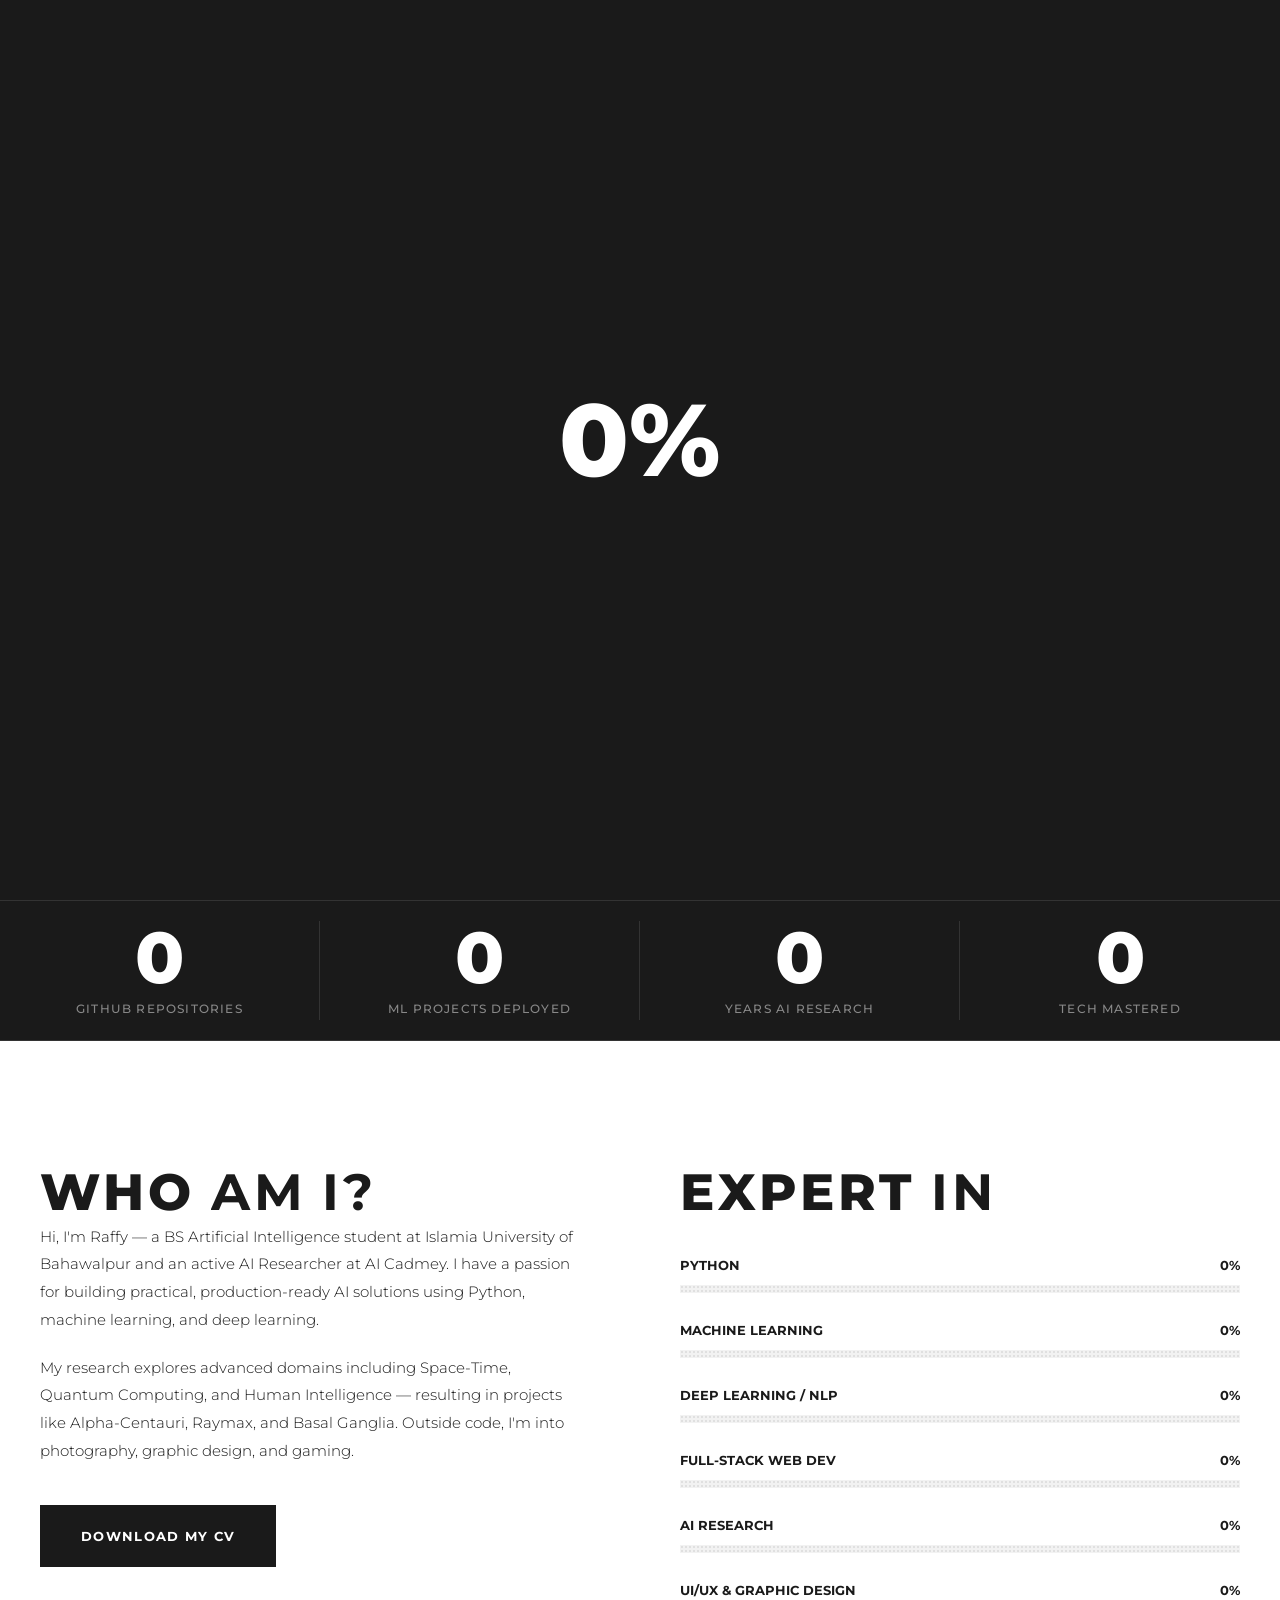
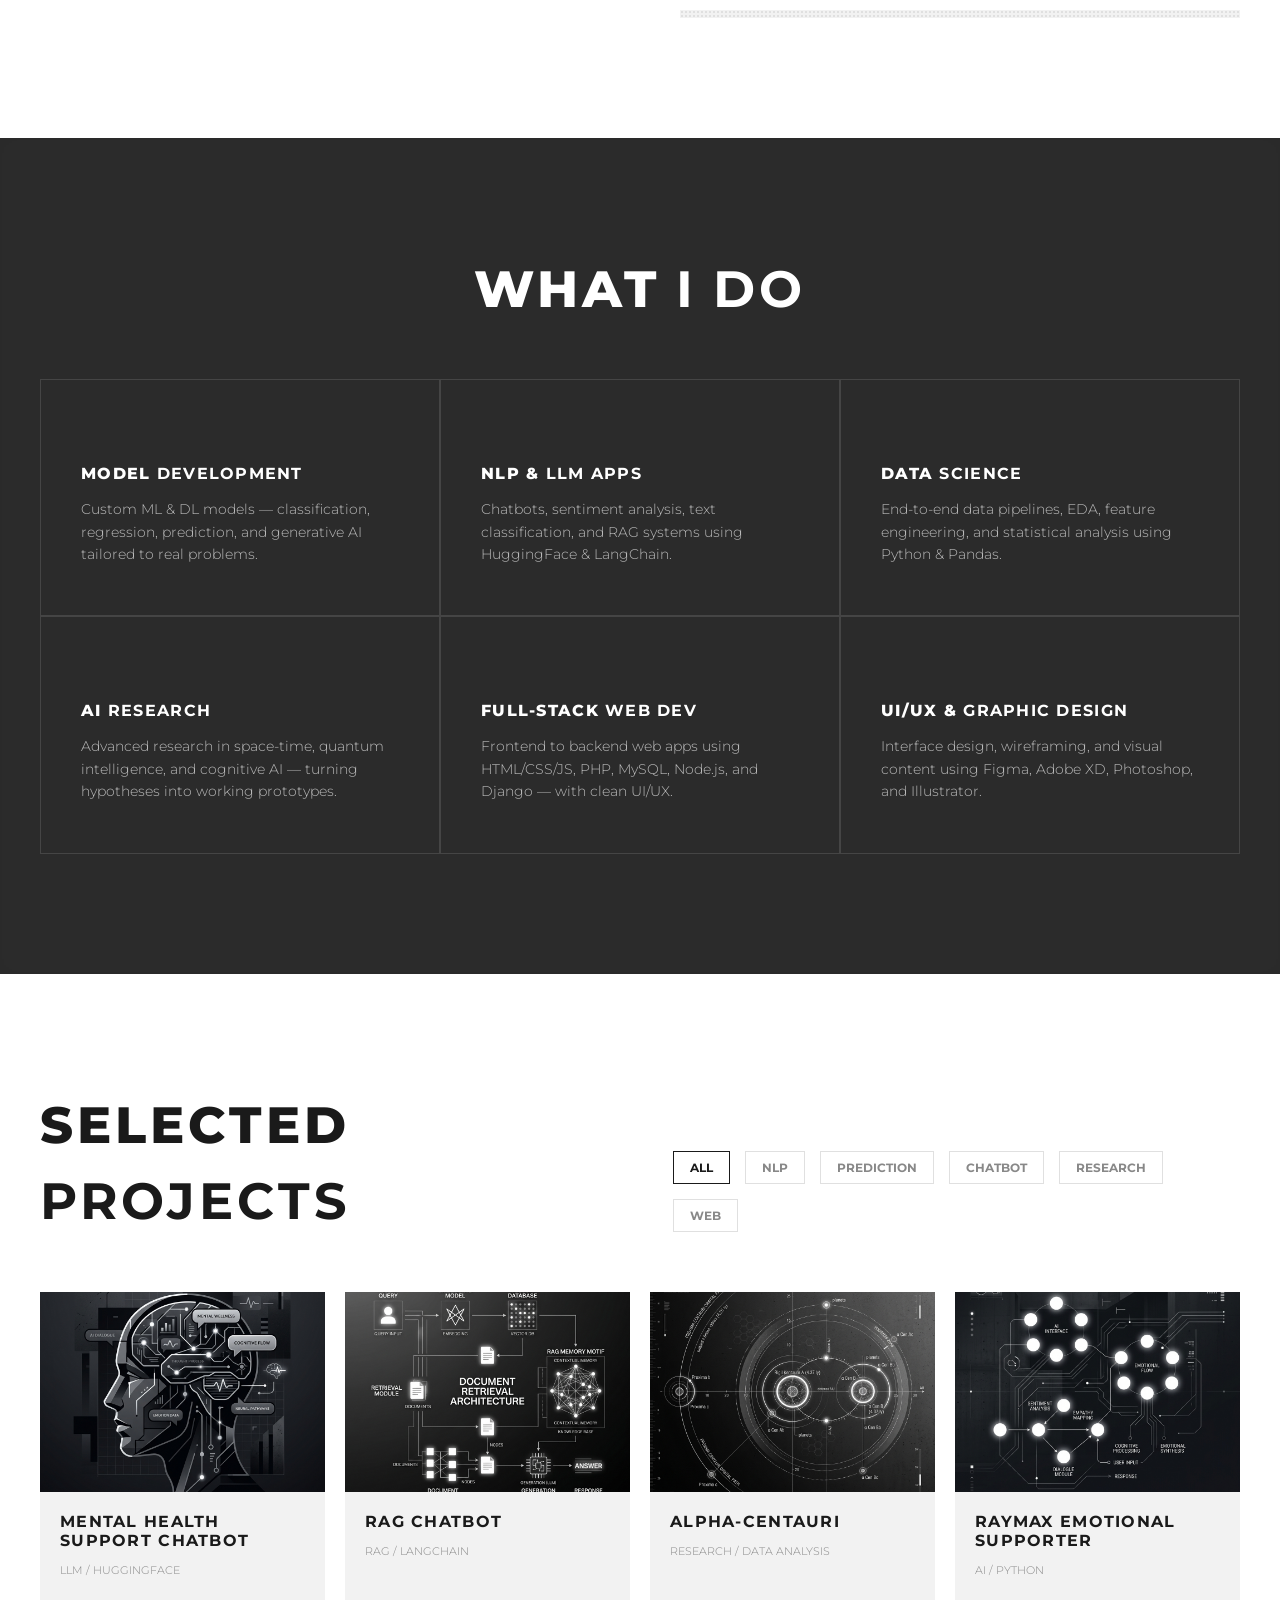
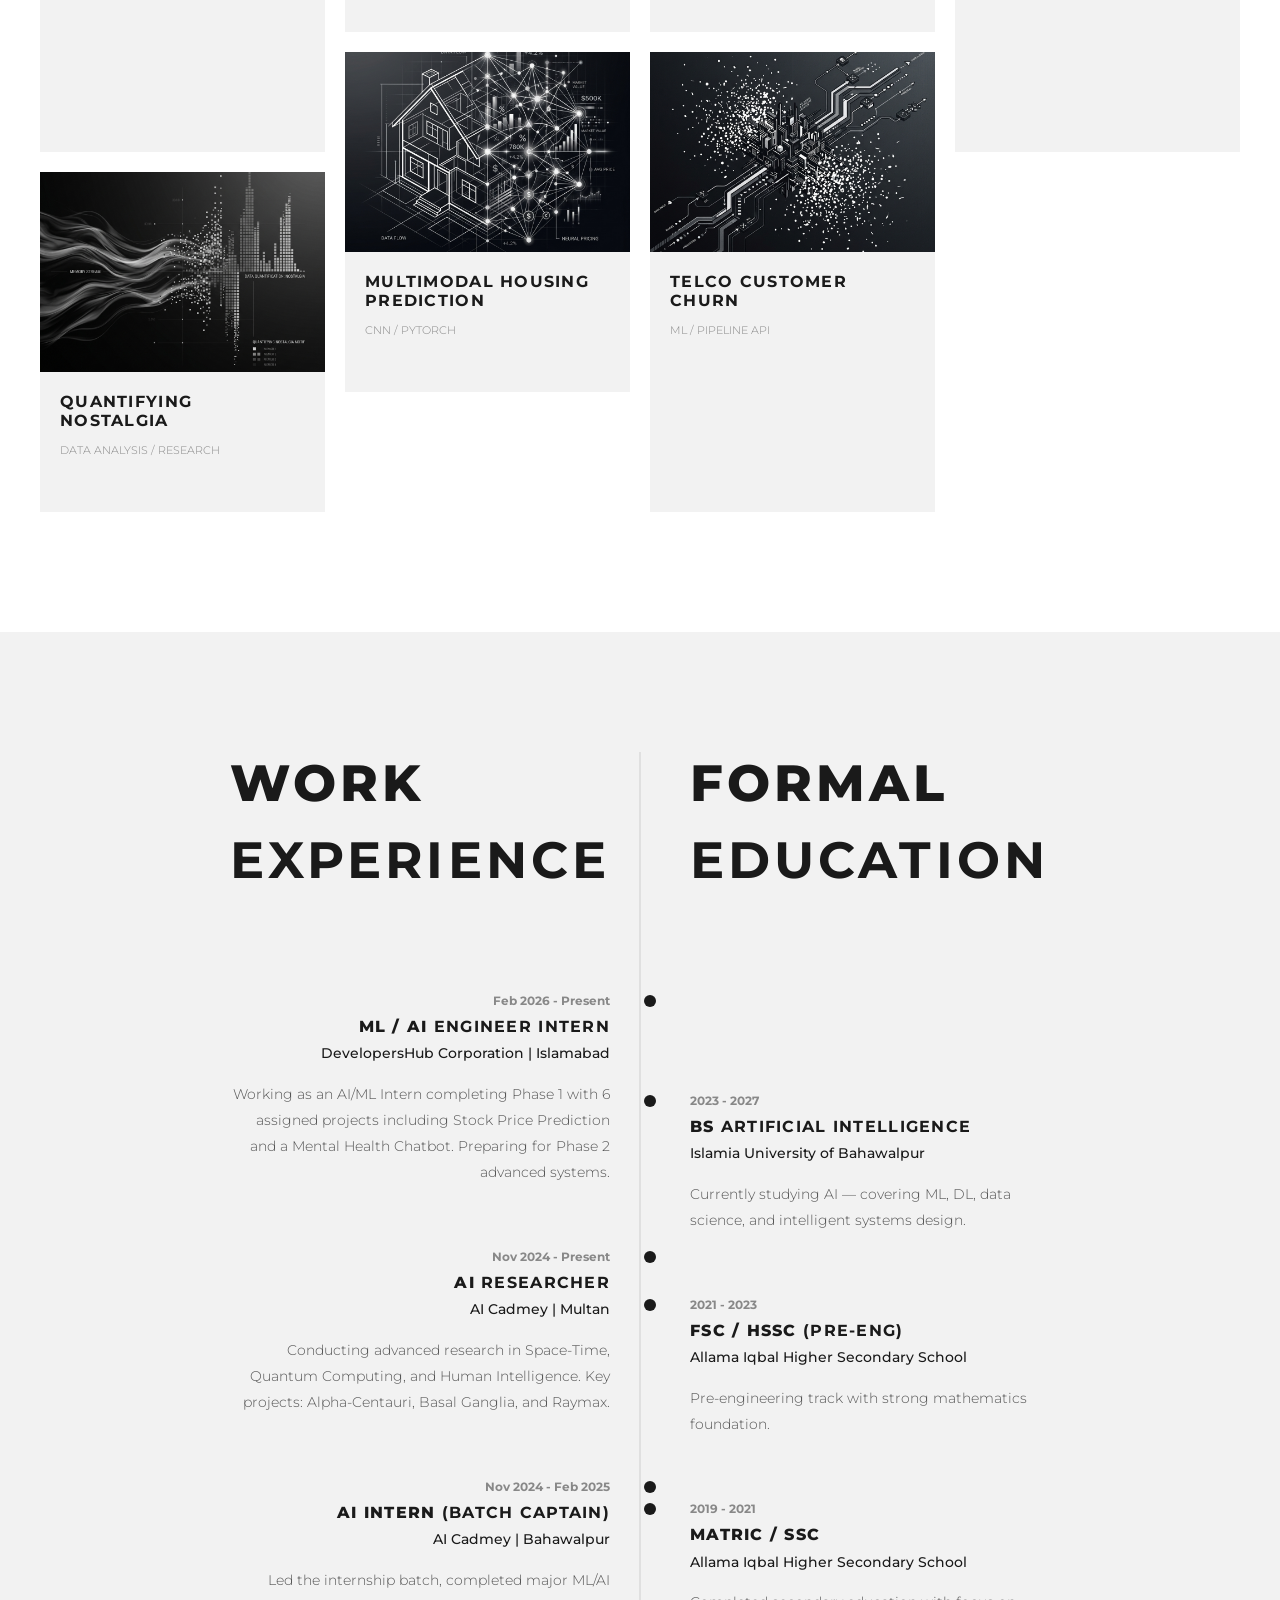
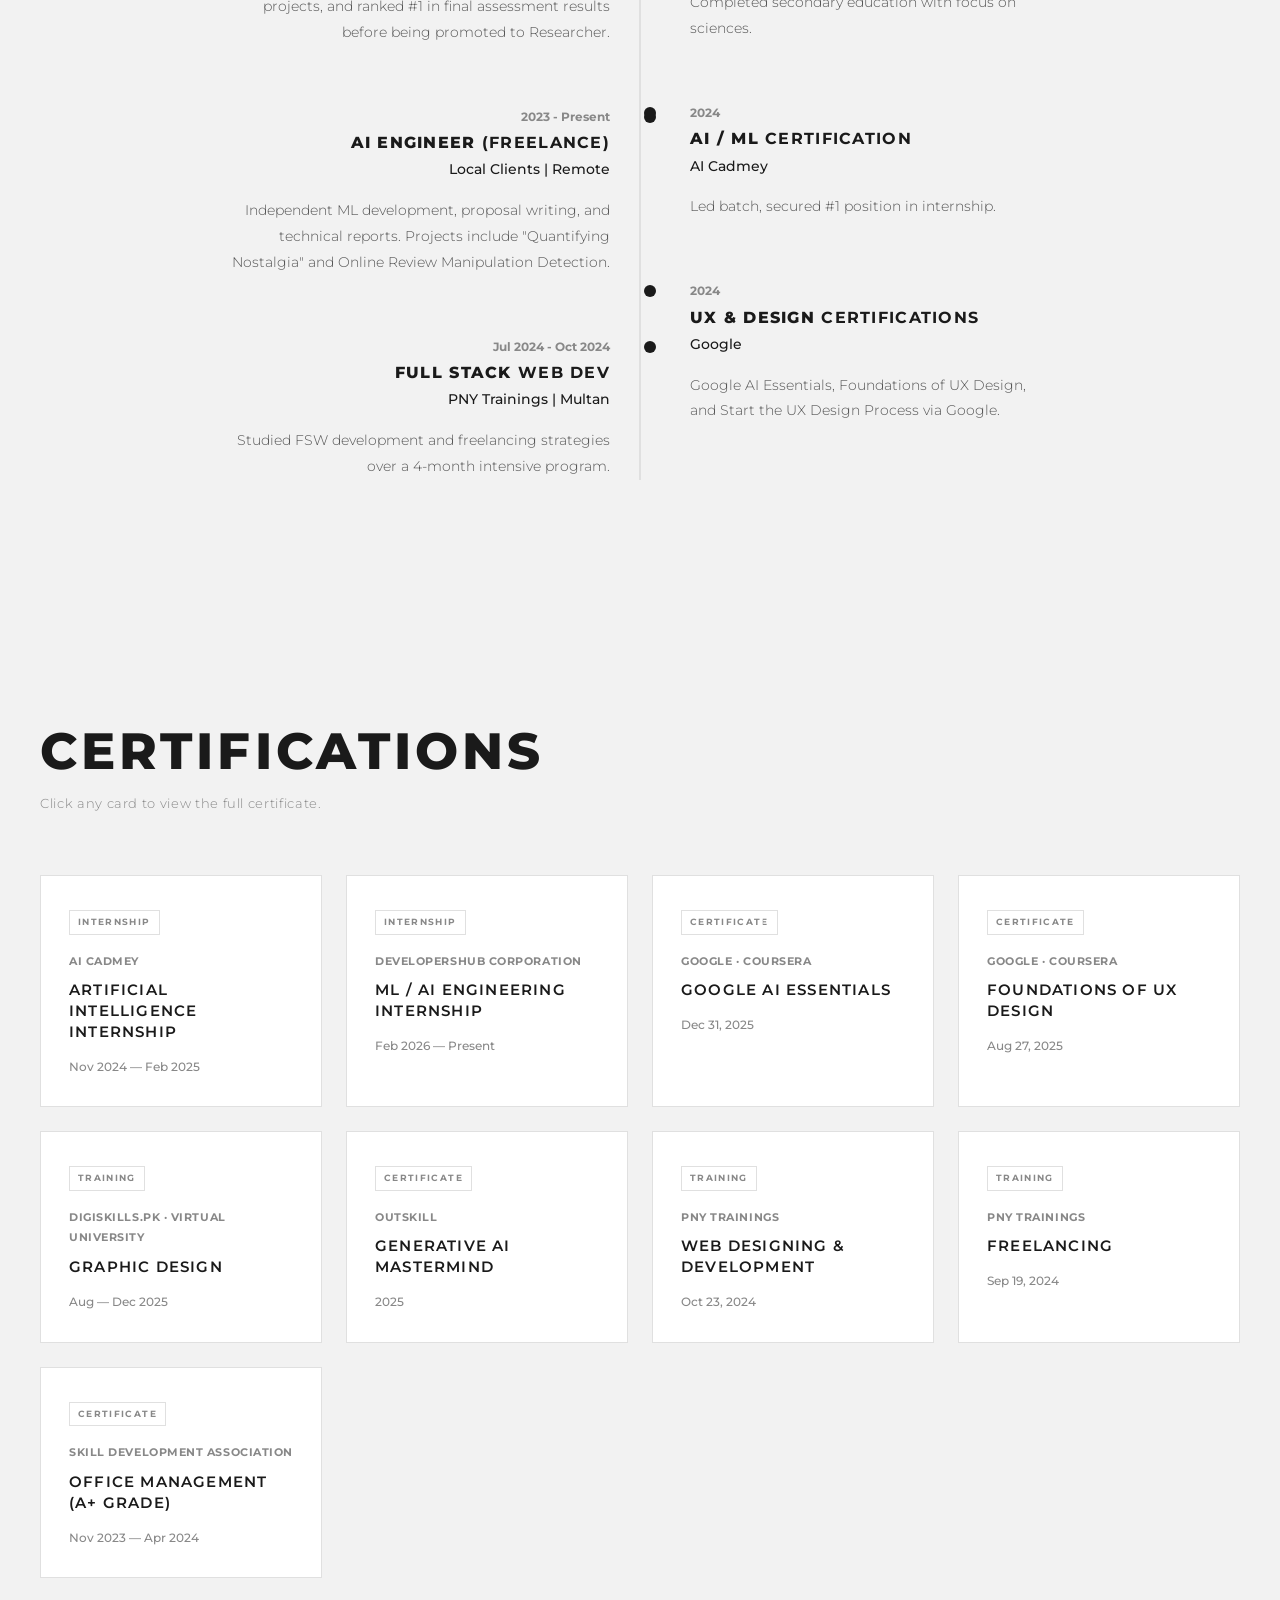
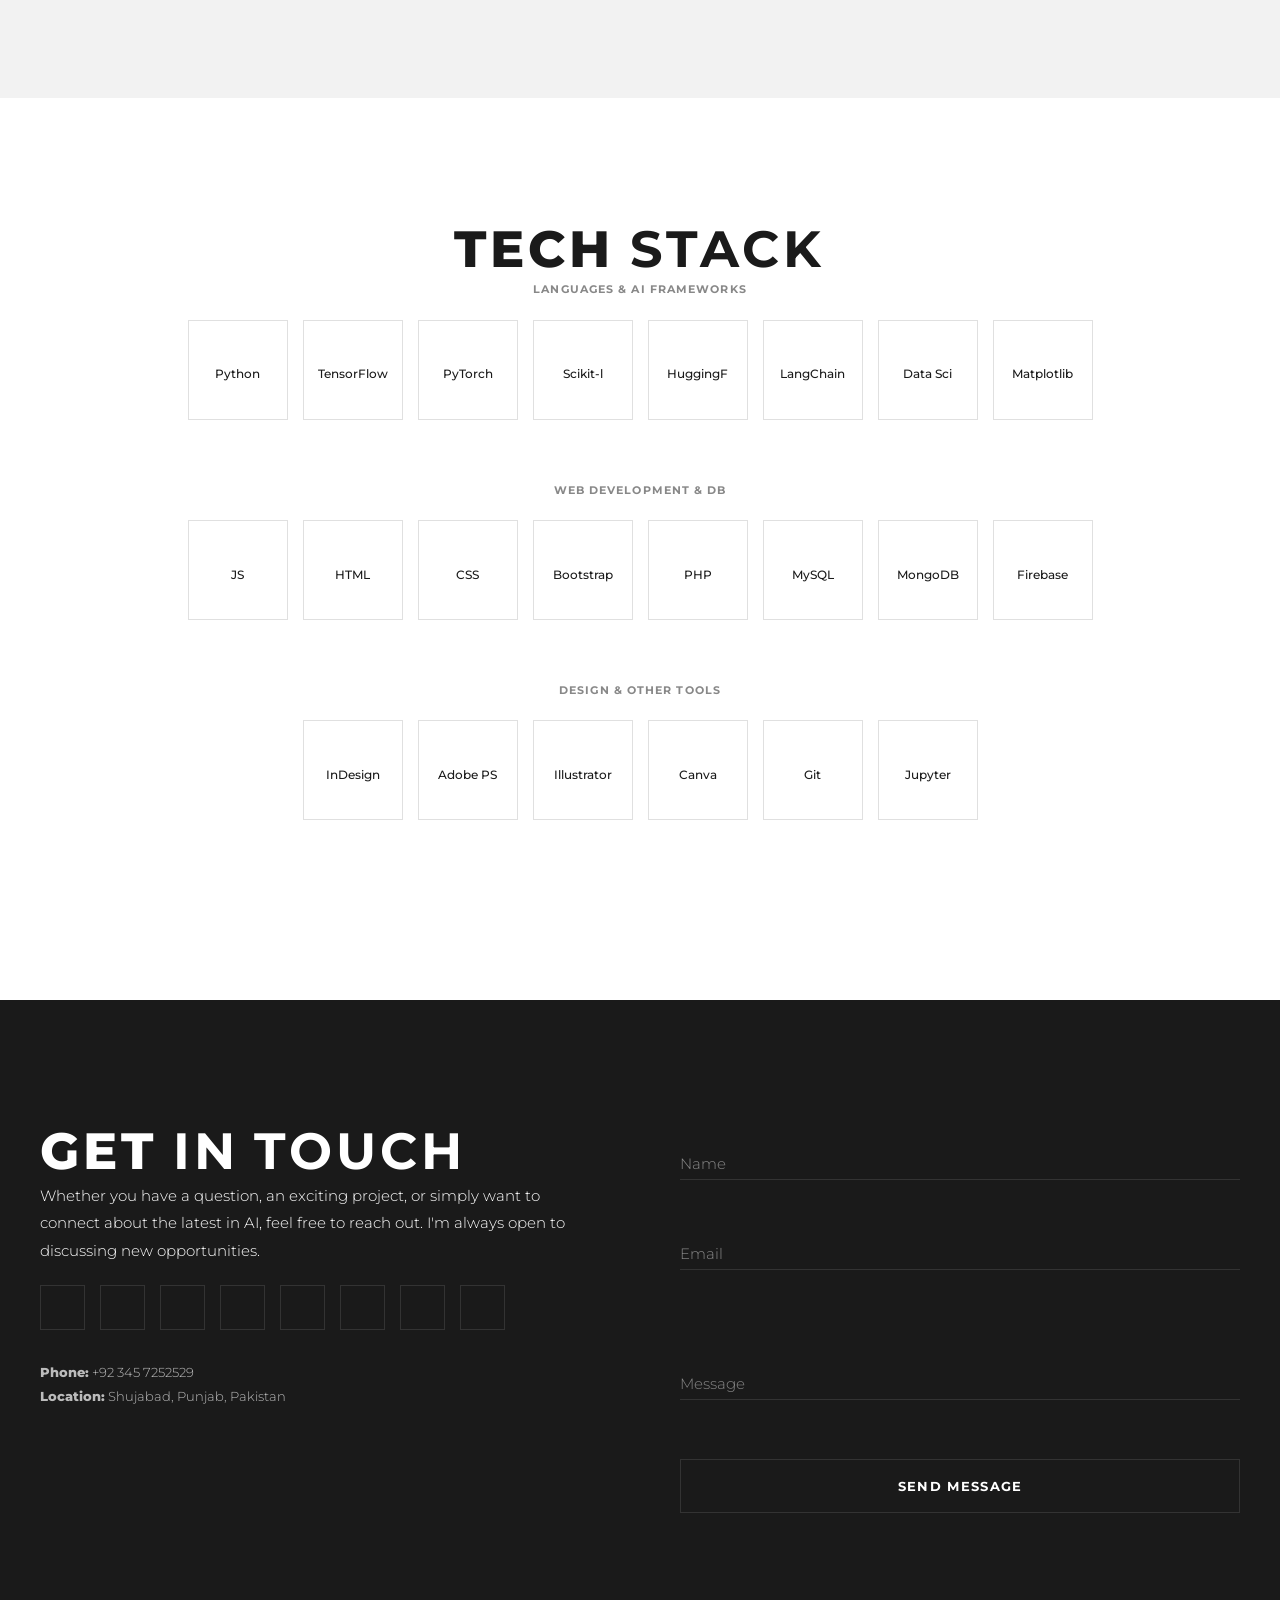
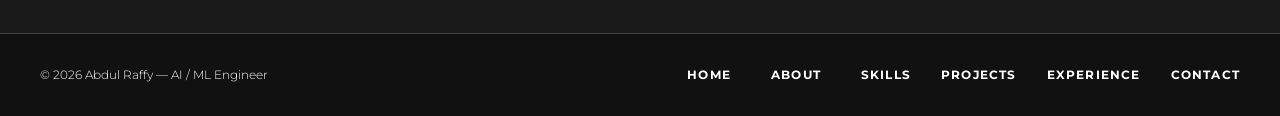
==== index.html @ 2d7aaa8a "chore: reorganize assets and update paths for cleaner structure" ====
<!DOCTYPE html>
<html lang="en">

<head>
    <meta charset="UTF-8">
    <meta name="viewport" content="width=device-width, initial-scale=1.0">
    <title>Abdul Raffy | ML Engineer</title>

    <!-- Google Fonts: Montserrat (300, 400, 500, 700, 800) -->
    <link rel="preconnect" href="https://fonts.googleapis.com">
    <link rel="preconnect" href="https://fonts.gstatic.com" crossorigin>
    <link href="https://fonts.googleapis.com/css2?family=Montserrat:wght@300;400;500;700;800&display=swap"
        rel="stylesheet">

    <!-- Phosphor Icons -->
    <script src="https://unpkg.com/@phosphor-icons/web"></script>

    <!-- GSAP & Plugins -->
    <script src="https://cdnjs.cloudflare.com/ajax/libs/gsap/3.12.2/gsap.min.js"></script>
    <script src="https://cdnjs.cloudflare.com/ajax/libs/gsap/3.12.2/ScrollTrigger.min.js"></script>
    <script src="https://cdnjs.cloudflare.com/ajax/libs/gsap/3.12.2/ScrollToPlugin.min.js"></script>

    <!-- Lenis -->
    <script src="https://cdn.jsdelivr.net/gh/studio-freight/lenis@1.0.19/bundled/lenis.min.js"></script>

    <!-- Three.js -->
    <script src="https://cdnjs.cloudflare.com/ajax/libs/three.js/r128/three.min.js"></script>

    <link rel="stylesheet" href="style.css">
</head>

<body>

    <!-- Page Loader -->
    <div class="loader-overlay" id="loader">
        <div class="loader-counter"><span id="loader-count">0</span>%</div>
        <div class="loader-line"></div>
        <div class="loader-half loader-top"></div>
        <div class="loader-half loader-bottom"></div>
    </div>

    <!-- Custom Cursor -->
    <div class="cursor-dot" id="cursor-dot"></div>
    <div class="cursor-ring" id="cursor-ring">
        <span class="cursor-text">VIEW</span>
    </div>

    <!-- Scroll Progress Bar -->
    <div class="scroll-progress-bar" id="scroll-progress"></div>

    <!-- Scroll To Top -->
    <button class="scroll-to-top" id="scroll-to-top">
        <i class="ph ph-arrow-up"></i>
    </button>

    <!-- Navbar -->
    <nav class="navbar" id="navbar">
        <div class="nav-logo" style="display:flex; align-items:center; gap:10px;">
            <img src="dp-0.png" alt="Avatar"
                style="width:40px; height:40px; border-radius:50%; object-fit:cover; border:1px solid #1A1A1A;">
            <div style="line-height:1.1;">
                <strong>ABDUL</strong><br><span style="font-weight:300;">RAFFY</span>
            </div>
        </div>
        <div class="nav-links">
            <div class="nav-active-line" id="nav-active-line"></div>
            <a href="#hero" class="magnetic-link" data-magnetic>Home</a>
            <a href="#about" class="magnetic-link" data-magnetic>About</a>
            <a href="#services" class="magnetic-link" data-magnetic>Skills</a>
            <a href="#projects" class="magnetic-link" data-magnetic>Projects</a>
            <a href="#experience" class="magnetic-link" data-magnetic>Experience</a>
            <a href="#contact" class="magnetic-link" data-magnetic>Contact</a>
        </div>
        <a href="#contact" class="btn btn-hire">HIRE ME</a>
        <button class="hamburger" id="hamburger">
            <span class="line line1"></span>
            <span class="line line2"></span>
            <span class="line line3"></span>
        </button>
    </nav>

    <!-- Mobile Nav Drawer -->
    <div class="mobile-drawer" id="mobile-drawer">
        <div class="drawer-links">
            <a href="#hero" class="drawer-link">Home</a>
            <a href="#about" class="drawer-link">About</a>
            <a href="#services" class="drawer-link">Skills</a>
            <a href="#projects" class="drawer-link">Projects</a>
            <a href="#experience" class="drawer-link">Experience</a>
            <a href="#contact" class="drawer-link">Contact</a>
        </div>
    </div>

    <main id="main">
        <!-- Hero Section -->
        <section class="hero" id="hero">
            <div class="hero-left">
                <p class="hero-tagline">AI / ML ENGINEER</p>
                <h1 class="hero-headline scramble-text" style="font-weight:300;">
                    <strong style="font-weight:800;">LET'S BUILD</strong> SOMETHING<br>
                    <strong style="font-weight:800;">INTELLIGENT</strong> TOGETHER
                </h1>
                <p class="hero-subtext">I'm an AI/ML Engineer and researcher based in Pakistan. I build systems that
                    learn — from predictive models to intelligent chatbots — turning raw data into real-world solutions
                    that actually work.</p>
                <div class="hero-actions">
                    <a href="#projects" class="btn btn-liquid" data-liquid>VIEW MY WORK</a>
                    <a href="#contact" class="btn btn-liquid btn-dark" data-liquid>LET'S TALK</a>
                </div>
            </div>
            <div class="hero-right" data-cursor="invert">
                <img src="assets/Raffy_0_nobg.png" alt="Portrait" class="hero-img" loading="lazy">
            </div>
        </section>

        <!-- Stats Counter Section -->
        <section class="stats" id="stats">
            <div class="stat-col">
                <div class="stat-number" data-target="54">0</div>
                <div class="stat-label">GitHub Repositories</div>
            </div>
            <div class="stat-col">
                <div class="stat-number" data-target="6">0</div>
                <div class="stat-label">ML Projects Deployed</div>
            </div>
            <div class="stat-col">
                <div class="stat-number" data-target="2">0</div>
                <div class="stat-label">Years AI Research</div>
            </div>
            <div class="stat-col">
                <div class="stat-number" data-target="10">0</div>
                <div class="stat-label">Tech Mastered</div>
            </div>
        </section>

        <!-- About Section -->
        <section class="about" id="about">
            <div class="container">
                <div class="about-grid">
                    <div class="about-left" id="about-left">
                        <h2 class="section-title split-words">
                            <span class="word-wrap"><span class="word"><strong>WHO</strong></span></span>
                            <span class="word-wrap"><span class="word">AM</span></span>
                            <span class="word-wrap"><span class="word">I?</span></span>
                        </h2>
                        <p>Hi, I'm Raffy — a BS Artificial Intelligence student at Islamia University of Bahawalpur and
                            an active AI Researcher at AI Cadmey. I have a passion for building practical,
                            production-ready AI solutions using Python, machine learning, and deep learning.</p>
                        <p>My research explores advanced domains including Space-Time, Quantum Computing, and Human
                            Intelligence — resulting in projects like Alpha-Centauri, Raymax, and Basal Ganglia. Outside
                            code, I'm into photography, graphic design, and gaming.</p>
                        <a href="assets/Abdul-Raffy-CV.pdf" download="Abdul-Raffy-CV.pdf" class="btn btn-liquid btn-dark"
                            data-liquid style="margin-top:20px; display:inline-block;">DOWNLOAD MY CV</a>
                    </div>
                    <div class="about-right" id="about-right">
                        <h2 class="section-title split-words">
                            <span class="word-wrap"><span class="word"><strong>EXPERT</strong></span></span>
                            <span class="word-wrap"><span class="word">IN</span></span>
                        </h2>
                        <div class="skill-bars">
                            <div class="skill-item">
                                <div class="skill-info"><span>Python</span><span class="skill-pct">0%</span></div>
                                <div class="skill-track" data-target="92">
                                    <div class="skill-fill"></div>
                                </div>
                            </div>
                            <div class="skill-item">
                                <div class="skill-info"><span>Machine Learning</span><span class="skill-pct">0%</span>
                                </div>
                                <div class="skill-track" data-target="88">
                                    <div class="skill-fill"></div>
                                </div>
                            </div>
                            <div class="skill-item">
                                <div class="skill-info"><span>Deep Learning / NLP</span><span
                                        class="skill-pct">0%</span></div>
                                <div class="skill-track" data-target="80">
                                    <div class="skill-fill"></div>
                                </div>
                            </div>
                            <div class="skill-item">
                                <div class="skill-info"><span>Full-Stack Web Dev</span><span class="skill-pct">0%</span>
                                </div>
                                <div class="skill-track" data-target="75">
                                    <div class="skill-fill"></div>
                                </div>
                            </div>
                            <div class="skill-item">
                                <div class="skill-info"><span>AI Research</span><span class="skill-pct">0%</span></div>
                                <div class="skill-track" data-target="85">
                                    <div class="skill-fill"></div>
                                </div>
                            </div>
                            <div class="skill-item">
                                <div class="skill-info"><span>UI/UX & Graphic Design</span><span
                                        class="skill-pct">0%</span></div>
                                <div class="skill-track" data-target="70">
                                    <div class="skill-fill"></div>
                                </div>
                            </div>
                        </div>
                    </div>
                </div>
            </div>
        </section>

        <!-- Services Section -->
        <section class="services" id="services">
            <div class="container container-center">
                <h2 class="section-title split-words center">
                    <span class="word-wrap"><span class="word"><strong>WHAT</strong></span></span>
                    <span class="word-wrap"><span class="word">I</span></span>
                    <span class="word-wrap"><span class="word">DO</span></span>
                </h2>
                <div class="services-grid">
                    <div class="service-card">
                        <svg class="service-border">
                            <rect width="100%" height="100%"></rect>
                        </svg>
                        <i class="ph ph-brain icon-orbit"></i>
                        <h3><strong>MODEL</strong> DEVELOPMENT</h3>
                        <p>Custom ML & DL models — classification, regression, prediction, and generative AI tailored to
                            real problems.</p>
                    </div>
                    <div class="service-card">
                        <svg class="service-border">
                            <rect width="100%" height="100%"></rect>
                        </svg>
                        <i class="ph ph-chat-centered-text icon-orbit"></i>
                        <h3><strong>NLP &</strong> LLM APPS</h3>
                        <p>Chatbots, sentiment analysis, text classification, and RAG systems using HuggingFace &
                            LangChain.</p>
                    </div>
                    <div class="service-card">
                        <svg class="service-border">
                            <rect width="100%" height="100%"></rect>
                        </svg>
                        <i class="ph ph-database icon-orbit"></i>
                        <h3><strong>DATA</strong> SCIENCE</h3>
                        <p>End-to-end data pipelines, EDA, feature engineering, and statistical analysis using Python &
                            Pandas.</p>
                    </div>
                    <div class="service-card">
                        <svg class="service-border">
                            <rect width="100%" height="100%"></rect>
                        </svg>
                        <i class="ph ph-flask icon-orbit"></i>
                        <h3><strong>AI</strong> RESEARCH</h3>
                        <p>Advanced research in space-time, quantum intelligence, and cognitive AI — turning hypotheses
                            into working prototypes.</p>
                    </div>
                    <div class="service-card">
                        <svg class="service-border">
                            <rect width="100%" height="100%"></rect>
                        </svg>
                        <i class="ph ph-browsers icon-orbit"></i>
                        <h3><strong>FULL-STACK</strong> WEB DEV</h3>
                        <p>Frontend to backend web apps using HTML/CSS/JS, PHP, MySQL, Node.js, and Django — with clean
                            UI/UX.</p>
                    </div>
                    <div class="service-card">
                        <svg class="service-border">
                            <rect width="100%" height="100%"></rect>
                        </svg>
                        <i class="ph ph-pen-nib icon-orbit"></i>
                        <h3><strong>UI/UX &</strong> GRAPHIC DESIGN</h3>
                        <p>Interface design, wireframing, and visual content using Figma, Adobe XD, Photoshop, and
                            Illustrator.</p>
                    </div>
                </div>
            </div>
        </section>

        <!-- Projects Section -->
        <section class="projects" id="projects">
            <div class="container">
                <div class="projects-header">
                    <h2 class="section-title split-words">
                        <span class="word-wrap"><span class="word"><strong>SELECTED</strong></span></span>
                        <span class="word-wrap"><span class="word">PROJECTS</span></span>
                    </h2>
                    <div class="project-filters" id="project-filters">
                        <button class="filter-btn active" data-filter="all">All</button>
                        <button class="filter-btn" data-filter="nlp">NLP</button>
                        <button class="filter-btn" data-filter="prediction">Prediction</button>
                        <button class="filter-btn" data-filter="chatbot">Chatbot</button>
                        <button class="filter-btn" data-filter="research">Research</button>
                        <button class="filter-btn" data-filter="web">Web</button>
                    </div>
                </div>

                <div class="projects-masonry" id="projects-masonry">

                    <div class="project-card" data-category="chatbot" style="grid-row: span 4;" data-cursor="project">
                        <div class="layer-1">
                            <div class="project-thumb"><img src="./assets/mental_health_thumbnail_1776086566537.png" style="width:100%; height:100%; object-fit:cover; display:block;" alt="Mental Health Chatbot Thumbnail"></div>
                            <div class="project-base-info">
                                <h4>Mental Health Support Chatbot</h4>
                                <span>LLM / HuggingFace</span>
                            </div>
                        </div>
                        <div class="layer-2"></div>
                        <div class="layer-3">
                            <span class="case-label">CHATBOT</span>
                            <h4>Mental Health Chatbot</h4>
                            <p>Fine-tuned DistilGPT2 to act as an empathetic mental health chatbot categorized by
                                emotion.</p>
                            <a href="https://github.com/Raffy0-1/DHC-ML-Task_5" target="_blank"
                                style="margin-top:15px; display:inline-block; font-size:12px; font-weight:700; text-decoration:underline;">GITHUB</a>
                        </div>
                    </div>

                    <div class="project-card" data-category="chatbot" style="grid-row: span 3;" data-cursor="project">
                        <div class="layer-1">
                            <div class="project-thumb"><img src="./assets/rag_chatbot_thumbnail_1776086581459.png" style="width:100%; height:100%; object-fit:cover; display:block;" alt="RAG Chatbot Thumbnail"></div>
                            <div class="project-base-info">
                                <h4>RAG Chatbot</h4>
                                <span>RAG / LangChain</span>
                            </div>
                        </div>
                        <div class="layer-2"></div>
                        <div class="layer-3">
                            <span class="case-label">CHATBOT</span>
                            <h4>RAG Chatbot</h4>
                            <p>Answers questions from Wikipedia articles using retrieval-augmented generation with
                                memory.</p>
                            <a href="https://github.com/Raffy0-1/DHC-Phase-2-ML-Task_4" target="_blank"
                                style="margin-top:15px; display:inline-block; font-size:12px; font-weight:700; text-decoration:underline;">GITHUB</a>
                        </div>
                    </div>

                    <div class="project-card" data-category="research" style="grid-row: span 3;" data-cursor="project">
                        <div class="layer-1">
                            <div class="project-thumb"><img src="./assets/alpha_centauri_thumbnail_1776086610406.png" style="width:100%; height:100%; object-fit:cover; display:block;" alt="Alpha-Centauri Thumbnail"></div>
                            <div class="project-base-info">
                                <h4>Alpha-Centauri</h4>
                                <span>Research / Data Analysis</span>
                            </div>
                        </div>
                        <div class="layer-2"></div>
                        <div class="layer-3">
                            <span class="case-label">RESEARCH</span>
                            <h4>Alpha-Centauri</h4>
                            <p>Research feasibility of reaching and colonizing Alpha Centauri Proxima B. Team ARET-AIC
                                project.</p>
                            <a href="https://github.com/Raffy0-1/Stellar-pathways-journey-to-Alpha-Centauri"
                                target="_blank"
                                style="margin-top:15px; display:inline-block; font-size:12px; font-weight:700; text-decoration:underline;">GITHUB</a>
                        </div>
                    </div>

                    <div class="project-card" data-category="chatbot" style="grid-row: span 4;" data-cursor="project">
                        <div class="layer-1">
                            <div class="project-thumb"><img src="./assets/raymax_thumbnail_1776086235791.png" style="width:100%; height:100%; object-fit:cover; display:block;" alt="Raymax Emotional Supporter Thumbnail"></div>
                            <div class="project-base-info">
                                <h4>Raymax Emotional Supporter</h4>
                                <span>AI / Python</span>
                            </div>
                        </div>
                        <div class="layer-2"></div>
                        <div class="layer-3">
                            <span class="case-label">CHATBOT</span>
                            <h4>Raymax Sentiments</h4>
                            <p>An emotional support AI system — advancement of the core Raymax program.</p>
                            <a href="https://github.com/Raffy0-1/Jarmax.git" target="_blank"
                                style="margin-top:15px; display:inline-block; font-size:12px; font-weight:700; text-decoration:underline;">GITHUB</a>
                        </div>
                    </div>

                    <div class="project-card" data-category="prediction" style="grid-row: span 3;"
                        data-cursor="project">
                        <div class="layer-1">
                            <div class="project-thumb"><img src="./assets/multimodal_housing_thumbnail_1776087158875.png" style="width:100%; height:100%; object-fit:cover; display:block;" alt="Multimodal Housing Price Prediction Thumbnail"></div>
                            <div class="project-base-info">
                                <h4>Multimodal Housing Prediction</h4>
                                <span>CNN / PyTorch</span>
                            </div>
                        </div>
                        <div class="layer-2"></div>
                        <div class="layer-3">
                            <span class="case-label">PREDICTION</span>
                            <h4>Multimodal Housing Prediction</h4>
                            <p>Predicting house prices by combining CNN image features with structured tabular data.</p>
                            <a href="https://github.com/Raffy0-1/DHC-Phase-2-ML-Task_3.git" target="_blank"
                                style="margin-top:15px; display:inline-block; font-size:12px; font-weight:700; text-decoration:underline;">GITHUB</a>
                        </div>
                    </div>

                    <div class="project-card" data-category="prediction" style="grid-row: span 4;" data-cursor="project">
                        <div class="layer-1">
                            <div class="project-thumb"><img src="./assets/customer_churn_thumbnail_1776086321787.png" style="width:100%; height:100%; object-fit:cover; display:block;" alt="Telco Customer Churn Thumbnail"></div>
                            <div class="project-base-info">
                                <h4>Telco Customer Churn</h4>
                                <span>ML / Pipeline API</span>
                            </div>
                        </div>
                        <div class="layer-2"></div>
                        <div class="layer-3">
                            <span class="case-label">PREDICTION</span>
                            <h4>Telco Customer Churn</h4>
                            <p>Production-ready ML pipeline for customer churn prediction using scikit-learn.</p>
                            <a href="https://github.com/Raffy0-1/DHC-Phase-2-ML-Task_2.git" target="_blank"
                                style="margin-top:15px; display:inline-block; font-size:12px; font-weight:700; text-decoration:underline;">GITHUB</a>
                        </div>
                    </div>
                    
                    <div class="project-card" data-category="research" style="grid-row: span 3;" data-cursor="project">
                        <div class="layer-1">
                            <div class="project-thumb"><img src="./assets/quantifying_nostalgia_thumbnail_1776087131824.png" style="width:100%; height:100%; object-fit:cover; display:block;" alt="Quantifying Nostalgia Thumbnail"></div>
                            <div class="project-base-info">
                                <h4>Quantifying Nostalgia</h4>
                                <span>Data Analysis / Research</span>
                            </div>
                        </div>
                        <div class="layer-2"></div>
                        <div class="layer-3">
                            <span class="case-label">RESEARCH</span>
                            <h4>Quantifying Nostalgia</h4>
                            <p>A data-driven exploration analyzing the patterns and metrics of nostalgic sentiment.</p>
                            <a href="https://github.com/Raffy0-1/Quantifying-Nostalgia.git" target="_blank"
                                style="margin-top:15px; display:inline-block; font-size:12px; font-weight:700; text-decoration:underline;">GITHUB</a>
                        </div>
                    </div>
                </div>
            </div>
        </section>

        <!-- Experience & Education -->
        <section class="experience" id="experience">
            <div class="container container-slim">
                <div class="timeline-wrapper">
                    <div class="timeline-line"></div>
                    <div class="timeline-line-fill" id="timeline-line-fill"></div>

                    <div class="timeline-col timeline-left">
                        <h2 class="section-title split-words" style="margin-bottom: 40px;">
                            <span class="word-wrap"><span class="word"><strong>WORK</strong></span></span>
                            <span class="word-wrap"><span class="word">EXPERIENCE</span></span>
                        </h2>

                        <div class="timeline-item">
                            <div class="timeline-dot"></div>
                            <div class="timeline-year">Feb 2026 - Present</div>
                            <h4 class="timeline-role"><strong>ML / AI</strong> ENGINEER INTERN</h4>
                            <div class="timeline-org">DevelopersHub Corporation | Islamabad</div>
                            <p class="timeline-desc">Working as an AI/ML Intern completing Phase 1 with 6 assigned
                                projects including Stock Price Prediction and a Mental Health Chatbot. Preparing for
                                Phase 2 advanced systems.</p>
                        </div>
                        <div class="timeline-item">
                            <div class="timeline-dot"></div>
                            <div class="timeline-year">Nov 2024 - Present</div>
                            <h4 class="timeline-role"><strong>AI</strong> RESEARCHER</h4>
                            <div class="timeline-org">AI Cadmey | Multan</div>
                            <p class="timeline-desc">Conducting advanced research in Space-Time, Quantum Computing, and
                                Human Intelligence. Key projects: Alpha-Centauri, Basal Ganglia, and Raymax.</p>
                        </div>
                        <div class="timeline-item">
                            <div class="timeline-dot"></div>
                            <div class="timeline-year">Nov 2024 - Feb 2025</div>
                            <h4 class="timeline-role"><strong>AI INTERN</strong> (Batch Captain)</h4>
                            <div class="timeline-org">AI Cadmey | Bahawalpur</div>
                            <p class="timeline-desc">Led the internship batch, completed major ML/AI projects, and
                                ranked #1 in final assessment results before being promoted to Researcher.</p>
                        </div>
                        <div class="timeline-item">
                            <div class="timeline-dot"></div>
                            <div class="timeline-year">2023 - Present</div>
                            <h4 class="timeline-role"><strong>AI ENGINEER</strong> (Freelance)</h4>
                            <div class="timeline-org">Local Clients | Remote</div>
                            <p class="timeline-desc">Independent ML development, proposal writing, and technical
                                reports. Projects include "Quantifying Nostalgia" and Online Review Manipulation
                                Detection.</p>
                        </div>
                        <div class="timeline-item">
                            <div class="timeline-dot"></div>
                            <div class="timeline-year">Jul 2024 - Oct 2024</div>
                            <h4 class="timeline-role"><strong>FULL STACK</strong> WEB DEV</h4>
                            <div class="timeline-org">PNY Trainings | Multan</div>
                            <p class="timeline-desc">Studied FSW development and freelancing strategies over a 4-month
                                intensive program.</p>
                        </div>
                    </div>

                    <div class="timeline-col timeline-right">
                        <h2 class="section-title split-words" style="margin-bottom: 40px;">
                            <span class="word-wrap"><span class="word"><strong>FORMAL</strong></span></span>
                            <span class="word-wrap"><span class="word">EDUCATION</span></span>
                        </h2>

                        <div class="timeline-item" style="margin-top: 100px;">
                            <div class="timeline-dot"></div>
                            <div class="timeline-year">2023 - 2027</div>
                            <h4 class="timeline-role"><strong>BS</strong> ARTIFICIAL INTELLIGENCE</h4>
                            <div class="timeline-org">Islamia University of Bahawalpur</div>
                            <p class="timeline-desc">Currently studying AI — covering ML, DL, data science, and
                                intelligent systems design.</p>
                        </div>
                        <div class="timeline-item">
                            <div class="timeline-dot"></div>
                            <div class="timeline-year">2021 - 2023</div>
                            <h4 class="timeline-role"><strong>FSC / HSSC</strong> (Pre-Eng)</h4>
                            <div class="timeline-org">Allama Iqbal Higher Secondary School</div>
                            <p class="timeline-desc">Pre-engineering track with strong mathematics foundation.</p>
                        </div>
                        <div class="timeline-item">
                            <div class="timeline-dot"></div>
                            <div class="timeline-year">2019 - 2021</div>
                            <h4 class="timeline-role"><strong>MATRIC / SSC</strong></h4>
                            <div class="timeline-org">Allama Iqbal Higher Secondary School</div>
                            <p class="timeline-desc">Completed secondary education with focus on sciences.</p>
                        </div>
                        <div class="timeline-item">
                            <div class="timeline-dot"></div>
                            <div class="timeline-year">2024</div>
                            <h4 class="timeline-role"><strong>AI / ML</strong> CERTIFICATION</h4>
                            <div class="timeline-org">AI Cadmey</div>
                            <p class="timeline-desc">Led batch, secured #1 position in internship.</p>
                        </div>
                        <div class="timeline-item">
                            <div class="timeline-dot"></div>
                            <div class="timeline-year">2024</div>
                            <h4 class="timeline-role"><strong>UX & DESIGN</strong> CERTIFICATIONS</h4>
                            <div class="timeline-org">Google</div>
                            <p class="timeline-desc">Google AI Essentials, Foundations of UX Design, and Start the UX
                                Design Process via Google.</p>
                        </div>
                    </div>
                </div>
            </div>
        </section>

        <!-- Certifications Section -->
        <section class="certifications" id="certifications">
            <div class="container">
                <h2 class="section-title split-words">
                    <span class="word-wrap"><span class="word"><strong>CERTIFICATIONS</strong></span></span>
                </h2>
                <p class="section-subtitle">Click any card to view the full certificate.</p>

                <div class="cert-grid">

                    <!-- Internships -->
                    <div class="cert-card" data-cert="certifications/AIC-Internship.jpeg">
                        <div class="cert-badge">INTERNSHIP</div>
                        <div class="cert-issuer">AI Cadmey</div>
                        <h4 class="cert-title">Artificial Intelligence Internship</h4>
                        <div class="cert-date">Nov 2024 — Feb 2025</div>
                        <div class="cert-zoom-icon"><i class="ph ph-arrow-square-out"></i></div>
                    </div>

                    <div class="cert-card" data-cert="certifications/DHC-Internship.jpeg">
                        <div class="cert-badge">INTERNSHIP</div>
                        <div class="cert-issuer">DevelopersHub Corporation</div>
                        <h4 class="cert-title">ML / AI Engineering Internship</h4>
                        <div class="cert-date">Feb 2026 — Present</div>
                        <div class="cert-zoom-icon"><i class="ph ph-arrow-square-out"></i></div>
                    </div>

                    <!-- Google -->
                    <div class="cert-card" data-cert="certifications/Google-AI Essentials.jpeg">
                        <div class="cert-badge">CERTIFICATE</div>
                        <div class="cert-issuer">Google · Coursera</div>
                        <h4 class="cert-title">Google AI Essentials</h4>
                        <div class="cert-date">Dec 31, 2025</div>
                        <div class="cert-zoom-icon"><i class="ph ph-arrow-square-out"></i></div>
                    </div>

                    <div class="cert-card" data-cert="certifications/Google-UX.jpeg">
                        <div class="cert-badge">CERTIFICATE</div>
                        <div class="cert-issuer">Google · Coursera</div>
                        <h4 class="cert-title">Foundations of UX Design</h4>
                        <div class="cert-date">Aug 27, 2025</div>
                        <div class="cert-zoom-icon"><i class="ph ph-arrow-square-out"></i></div>
                    </div>

                    <!-- Skills / Training -->
                    <div class="cert-card" data-cert="certifications/Digiskills-Graphic Design.jpeg">
                        <div class="cert-badge">TRAINING</div>
                        <div class="cert-issuer">DigiSkills.pk · Virtual University</div>
                        <h4 class="cert-title">Graphic Design</h4>
                        <div class="cert-date">Aug — Dec 2025</div>
                        <div class="cert-zoom-icon"><i class="ph ph-arrow-square-out"></i></div>
                    </div>

                    <div class="cert-card" data-cert="certifications/Out;skill-AI Masterclass.jpeg">
                        <div class="cert-badge">CERTIFICATE</div>
                        <div class="cert-issuer">Outskill</div>
                        <h4 class="cert-title">Generative AI Mastermind</h4>
                        <div class="cert-date">2025</div>
                        <div class="cert-zoom-icon"><i class="ph ph-arrow-square-out"></i></div>
                    </div>

                    <div class="cert-card" data-cert="certifications/PNY Trainings- Web Developement.jpeg">
                        <div class="cert-badge">TRAINING</div>
                        <div class="cert-issuer">PNY Trainings</div>
                        <h4 class="cert-title">Web Designing & Development</h4>
                        <div class="cert-date">Oct 23, 2024</div>
                        <div class="cert-zoom-icon"><i class="ph ph-arrow-square-out"></i></div>
                    </div>

                    <div class="cert-card" data-cert="certifications/PNY Trainings- Freelance.jpeg">
                        <div class="cert-badge">TRAINING</div>
                        <div class="cert-issuer">PNY Trainings</div>
                        <h4 class="cert-title">Freelancing</h4>
                        <div class="cert-date">Sep 19, 2024</div>
                        <div class="cert-zoom-icon"><i class="ph ph-arrow-square-out"></i></div>
                    </div>

                    <div class="cert-card" data-cert="certifications/MS-Office.jpeg">
                        <div class="cert-badge">CERTIFICATE</div>
                        <div class="cert-issuer">Skill Development Association</div>
                        <h4 class="cert-title">Office Management (A+ Grade)</h4>
                        <div class="cert-date">Nov 2023 — Apr 2024</div>
                        <div class="cert-zoom-icon"><i class="ph ph-arrow-square-out"></i></div>
                    </div>

                </div>
            </div>
        </section>

        <!-- Cert Lightbox -->
        <div id="cert-lightbox" class="cert-lightbox">
            <div class="cert-lightbox-overlay"></div>
            <div class="cert-lightbox-content">
                <button class="cert-lightbox-close" id="cert-lightbox-close"><i class="ph ph-x"></i></button>
                <img src="" alt="Certificate" id="cert-lightbox-img">
            </div>
        </div>

        <!-- Tech Stack Section -->
        <section class="tech-stack" id="tech">
            <div class="container container-center">
                <h2 class="section-title split-words center">
                    <span class="word-wrap"><span class="word"><strong>TECH</strong></span></span>
                    <span class="word-wrap"><span class="word">STACK</span></span>
                </h2>

                <div class="tech-category">
                    <div class="tech-label">LANGUAGES & AI FRAMEWORKS</div>
                    <div class="tech-grid">
                        <a href="https://docs.python.org/3/" target="_blank" class="tech-cell" data-tooltip="Python">
                            <i class="ph ph-file-py"></i><span>Python</span>
                        </a>
                        <a href="https://www.tensorflow.org/api_docs" target="_blank" class="tech-cell" data-tooltip="TensorFlow">
                            <i class="ph ph-brain"></i><span>TensorFlow</span>
                        </a>
                        <a href="https://pytorch.org/docs/" target="_blank" class="tech-cell" data-tooltip="PyTorch">
                            <i class="ph ph-fire"></i><span>PyTorch</span>
                        </a>
                        <a href="https://scikit-learn.org/stable/" target="_blank" class="tech-cell" data-tooltip="Scikit-learn">
                            <i class="ph ph-intersect"></i><span>Scikit-l</span>
                        </a>
                        <a href="https://huggingface.co/docs" target="_blank" class="tech-cell" data-tooltip="HuggingFace">
                            <i class="ph ph-smiley"></i><span>HuggingF</span>
                        </a>
                        <a href="https://python.langchain.com/docs/get_started/introduction" target="_blank" class="tech-cell" data-tooltip="LangChain">
                            <i class="ph ph-link"></i><span>LangChain</span>
                        </a>
                        <a href="https://pandas.pydata.org/docs/" target="_blank" class="tech-cell" data-tooltip="Pandas & NumPy">
                            <i class="ph ph-table"></i><span>Data Sci</span>
                        </a>
                        <a href="https://matplotlib.org/stable/" target="_blank" class="tech-cell" data-tooltip="Matplotlib">
                            <i class="ph ph-chart-line-up"></i><span>Matplotlib</span>
                        </a>
                    </div>
                </div>

                <div class="tech-category">
                    <div class="tech-label">WEB DEVELOPMENT & DB</div>
                    <div class="tech-grid">
                        <a href="https://developer.mozilla.org/en-US/docs/Web/JavaScript" target="_blank" class="tech-cell" data-tooltip="JavaScript">
                            <i class="ph ph-file-js"></i><span>JS</span>
                        </a>
                        <a href="https://developer.mozilla.org/en-US/docs/Web/HTML" target="_blank" class="tech-cell" data-tooltip="HTML5">
                            <i class="ph ph-file-html"></i><span>HTML</span>
                        </a>
                        <a href="https://developer.mozilla.org/en-US/docs/Web/CSS" target="_blank" class="tech-cell" data-tooltip="CSS3">
                            <i class="ph ph-file-css"></i><span>CSS</span>
                        </a>
                        <a href="https://getbootstrap.com/docs/" target="_blank" class="tech-cell" data-tooltip="Bootstrap">
                            <i class="ph ph-layout"></i><span>Bootstrap</span>
                        </a>
                        <a href="https://laravel.com/docs" target="_blank" class="tech-cell" data-tooltip="PHP & Laravel">
                            <i class="ph ph-code"></i><span>PHP</span>
                        </a>
                        <a href="https://dev.mysql.com/doc/" target="_blank" class="tech-cell" data-tooltip="MySQL">
                            <i class="ph ph-database"></i><span>MySQL</span>
                        </a>
                        <a href="https://www.mongodb.com/docs/" target="_blank" class="tech-cell" data-tooltip="MongoDB">
                            <i class="ph ph-leaf"></i><span>MongoDB</span>
                        </a>
                        <a href="https://firebase.google.com/docs" target="_blank" class="tech-cell" data-tooltip="Firebase / Supabase">
                            <i class="ph ph-cloud"></i><span>Firebase</span>
                        </a>
                    </div>
                </div>

                <div class="tech-category">
                    <div class="tech-label">DESIGN & OTHER TOOLS</div>
                    <div class="tech-grid">
                        <a href="https://www.adobe.com/products/indesign.html" target="_blank" class="tech-cell" data-tooltip="Adobe InDesign">
                            <i class="ph ph-book-open"></i><span>InDesign</span>
                        </a>
                        <a href="https://www.adobe.com/products/photoshop.html" target="_blank" class="tech-cell" data-tooltip="Adobe Photoshop">
                            <i class="ph ph-image"></i><span>Adobe PS</span>
                        </a>
                        <a href="https://www.adobe.com/products/illustrator.html" target="_blank" class="tech-cell" data-tooltip="Adobe Illustrator">
                            <i class="ph ph-pen-nib"></i><span>Illustrator</span>
                        </a>
                        <a href="https://www.canva.com/" target="_blank" class="tech-cell" data-tooltip="Canva">
                            <i class="ph ph-palette"></i><span>Canva</span>
                        </a>
                        <a href="https://github.com/about" target="_blank" class="tech-cell" data-tooltip="Git / GitHub">
                            <i class="ph ph-git-branch"></i><span>Git</span>
                        </a>
                        <a href="https://jupyter.org/about" target="_blank" class="tech-cell" data-tooltip="Jupyter">
                            <i class="ph ph-terminal-window"></i><span>Jupyter</span>
                        </a>
                    </div>
                </div>
            </div>

            <div class="tech-tooltip" id="tech-tooltip">
                <span id="tooltip-text">Tooltip</span>
                <div class="tooltip-arrow"></div>
            </div>
        </section>

        <!-- Contact Section -->
        <section class="contact" id="contact">
            <div class="container">
                <div class="contact-grid">
                    <div class="contact-left">
                        <h2 class="section-title split-words">
                            <span class="word-wrap"><span class="word"><strong>GET</strong></span></span>
                            <span class="word-wrap"><span class="word">IN</span></span>
                            <span class="word-wrap"><span class="word">TOUCH</span></span>
                        </h2>
                        <p>Whether you have a question, an exciting project, or simply want to connect about the latest
                            in AI, feel free to reach out. I'm always open to discussing new opportunities.</p>

                        <div class="social-links">
                            <a href="https://github.com/Raffy0-1" target="_blank" class="social-icon"><i
                                    class="ph ph-github-logo"></i></a>
                            <a href="https://linkedin.com/in/abdulraffy-067153295" target="_blank"
                                class="social-icon"><i class="ph ph-linkedin-logo"></i></a>
                            <a href="https://mail.google.com/mail/?view=cm&fs=1&to=abdulraffy0428@gmail.com" target="_blank" class="social-icon"><i
                                    class="ph ph-envelope-simple"></i></a>
                            <a href="https://aicadmey.com" target="_blank" class="social-icon"><i
                                    class="ph ph-globe"></i></a>
                            <a href="https://youtube.com/@rsraffyyt7531" target="_blank" class="social-icon"><i
                                    class="ph ph-youtube-logo"></i></a>
                            <a href="https://instagram.com/abd_xeder" target="_blank" class="social-icon"><i
                                    class="ph ph-instagram-logo"></i></a>
                            <a href="https://x.com/Im_Raffy447" target="_blank" class="social-icon"><i
                                    class="ph ph-twitter-logo"></i></a>
                            <a href="https://discord.gg/rs_raffy_76142" target="_blank" class="social-icon"><i
                                    class="ph ph-discord-logo"></i></a>
                        </div>
                        <p style="margin-top: 30px; font-size: 13px; opacity: 0.7;">
                            <strong>Phone:</strong> +92 345 7252529<br>
                            <strong>Location:</strong> Shujabad, Punjab, Pakistan
                        </p>
                    </div>
                    <div class="contact-right">
                        <form class="contact-form" id="contact-form">
                            <div class="input-group">
                                <input type="text" id="name" name="name" required class="form-input" placeholder=" ">
                                <label for="name" class="floating-label">Name</label>
                                <div class="input-line"></div>
                                <div class="cursor-blink"></div>
                            </div>
                            <div class="input-group">
                                <input type="email" id="email" name="email" required class="form-input" placeholder=" ">
                                <label for="email" class="floating-label">Email</label>
                                <div class="input-line"></div>
                                <div class="cursor-blink"></div>
                            </div>
                            <div class="input-group" style="margin-top: 40px;">
                                <textarea id="message" name="message" rows="1" required
                                    class="form-input form-textarea" placeholder=" "></textarea>
                                <label for="message" class="floating-label">Message</label>
                                <div class="input-line"></div>
                                <div class="cursor-blink"></div>
                            </div>
                            <button type="submit" class="btn btn-submit" id="submit-btn"
                                style="width:100%; border:1px solid #333; margin-top:20px; color:#fff; background:transparent;">SEND
                                MESSAGE</button>
                        </form>
                    </div>
                </div>
            </div>
        </section>
    </main>

    <!-- Footer -->
    <footer class="footer">
        <div class="container footer-container">
            <div class="footer-left">
                © 2026 Abdul Raffy — AI / ML Engineer
            </div>
            <div class="footer-right">
                <a href="#hero" class="footer-link">HOME</a>
                <a href="#about" class="footer-link">ABOUT</a>
                <a href="#services" class="footer-link">SKILLS</a>
                <a href="#projects" class="footer-link">PROJECTS</a>
                <a href="#experience" class="footer-link">EXPERIENCE</a>
                <a href="#contact" class="footer-link">CONTACT</a>
            </div>
        </div>
    </footer>

    <script src="main.js"></script>
</body>

</html>
---- style.css ----
:root {
    --c-white: #FFFFFF;
    --c-off: #F2F2F2;
    --c-black: #1A1A1A;
    --c-muted: #888888;
    --c-border: #E0E0E0;
    --c-dark: #2A2A2A;
    --c-darker: #111111;
    
    --f-main: 'Montserrat', sans-serif;
    
    --nav-height: 80px;
}

/* =========================================
   RESETS
========================================= */
* {
    margin: 0;
    padding: 0;
    box-sizing: border-box;
    cursor: none !important; /* Hide OS cursor */
}

html {
    scroll-behavior: initial; /* Managed by Lenis */
}

body {
    background-color: var(--c-white);
    color: var(--c-black);
    font-family: var(--f-main);
    font-size: 15px;
    font-weight: 300;
    line-height: 1.85;
    overflow-x: hidden;
}

a {
    text-decoration: none;
    color: inherit;
    cursor: none !important;
}

button {
    border: none;
    background: none;
    font-family: inherit;
    cursor: none !important;
}

h1, h2, h3, h4, h5, h6 {
    line-height: 1.2;
    text-transform: uppercase;
    letter-spacing: 0.08em;
}

h2 {
    font-size: clamp(32px, 4vw, 52px);
}

strong {
    font-weight: 800;
}

.section-subtitle {
    color: var(--c-muted);
    margin-top: 10px;
    margin-bottom: 60px;
    font-size: 13px;
    letter-spacing: 0.05em;
}

img {
    max-width: 100%;
    display: block;
}

.container {
    max-width: 1280px;
    margin: 0 auto;
    padding: 0 40px;
}
.container-center { text-align: center; }
.container-slim { max-width: 900px; margin: 0 auto; padding: 0 40px; }

/* GSAP Splitting Setup */
.word-wrap {
    overflow: hidden;
    display: inline-block;
    vertical-align: top;
}
.word {
    display: inline-block;
    will-change: transform;
}
h2.split-words {
    display: flex;
    flex-wrap: wrap;
    gap: 0.3em;
}
h2.split-words.center {
    justify-content: center;
}

/* =========================================
   CUSTOM CURSOR
========================================= */
.cursor-dot {
    width: 6px;
    height: 6px;
    background: var(--c-white);
    border-radius: 50%;
    position: fixed;
    top: 0;
    left: 0;
    pointer-events: none;
    z-index: 99999;
    transform: translate(-50%, -50%);
    mix-blend-mode: difference;
}

.cursor-ring {
    width: 36px;
    height: 36px;
    border: 1px solid var(--c-white);
    border-radius: 50%;
    position: fixed;
    top: 0;
    left: 0;
    pointer-events: none;
    z-index: 99998;
    transform: translate(-50%, -50%);
    transition: width 0.3s, height 0.3s, background 0.3s, border-color 0.3s, mix-blend-mode 0.3s;
    display: flex;
    align-items: center;
    justify-content: center;
    mix-blend-mode: difference;
}

.cursor-text {
    font-size: 10px;
    font-weight: 700;
    color: var(--c-white);
    opacity: 0;
    transition: opacity 0.2s;
    letter-spacing: 0.1em;
}

/* Cursor States */
body.hover-link .cursor-ring {
    width: 60px;
    height: 60px;
    background: rgba(255,255,255,0.2);
    border-color: transparent;
}
body.hover-project .cursor-ring {
    width: 80px;
    height: 80px;
    background: var(--c-black);
    border-color: var(--c-black);
    mix-blend-mode: normal;
}
body.hover-project .cursor-text {
    opacity: 1;
}
body.hover-invert .cursor-dot {
    background: var(--c-black);
}
body.hover-invert .cursor-ring {
    border-color: var(--c-black);
}

@media (pointer: coarse) {
    .cursor-dot, .cursor-ring { display: none !important; }
    * { cursor: auto !important; }
}

/* =========================================
   PAGE LOADER
========================================= */
.loader-overlay {
    position: fixed;
    top: 0; left: 0; width: 100%; height: 100vh;
    background: var(--c-black);
    z-index: 100000;
    display: flex;
    flex-direction: column;
    align-items: center;
    justify-content: center;
}
.loader-counter {
    color: var(--c-white);
    font-size: clamp(48px, 8vw, 120px);
    font-weight: 800;
    margin-bottom: 20px;
    z-index: 100001;
}
.loader-line {
    width: 0;
    height: 1px;
    background: var(--c-white);
    position: absolute;
    left: 0;
    top: 50%;
    z-index: 100002;
}
.loader-half {
    position: absolute;
    left: 0;
    width: 100%;
    height: 50vh;
    background: var(--c-black);
    z-index: 100000;
}
.loader-top { top: 0; }
.loader-bottom { bottom: 0; top: auto; }

/* =========================================
   SCROLL ELEMENTS
========================================= */
.scroll-progress-bar {
    position: fixed;
    top: 0;
    left: 0;
    height: 2px;
    background: var(--c-black);
    width: 0%;
    z-index: 9999;
}
@media (max-width: 768px) {
    .scroll-progress-bar { display: none; }
}

.scroll-to-top {
    position: fixed;
    bottom: 30px;
    right: 30px;
    width: 50px;
    height: 50px;
    background: var(--c-black);
    color: var(--c-white);
    display: flex;
    align-items: center;
    justify-content: center;
    font-size: 20px;
    z-index: 9990;
    clip-path: inset(100% 0 0 0); /* Used by GSAP to reveal */
    transition: background 0.3s;
}
.scroll-to-top:hover i {
    animation: bounceUp 1s infinite;
}
@keyframes bounceUp {
    0%, 100% { transform: translateY(0); }
    50% { transform: translateY(-4px); }
}

/* =========================================
   NAVBAR
========================================= */
.navbar {
    position: fixed;
    top: 0;
    left: 0;
    width: 100%;
    height: var(--nav-height);
    display: flex;
    justify-content: space-between;
    align-items: center;
    padding: 0 40px;
    background: transparent;
    z-index: 99995;
    transition: height 0.4s ease, background 0.4s ease;
}
.navbar.scrolled {
    height: 56px;
    background: rgba(255,255,255,0.95);
    backdrop-filter: blur(10px);
    border-bottom: 1px solid var(--c-border);
}
.nav-logo {
    font-size: 20px;
    font-weight: 800;
    transition: transform 0.4s ease;
}
.navbar.scrolled .nav-logo {
    transform: scale(0.9);
}
.nav-links {
    display: flex;
    gap: 30px;
    position: relative;
    height: 100%;
    align-items: center;
}
.magnetic-link {
    font-size: 13px;
    font-weight: 500;
    text-transform: uppercase;
    letter-spacing: 0.1em;
    display: inline-block;
    will-change: transform;
}
.nav-active-line {
    position: absolute;
    bottom: 20px;
    left: 0;
    height: 2px;
    width: 0;
    background: var(--c-black);
    transition: left 0.4s cubic-bezier(0.25, 1, 0.5, 1), width 0.4s cubic-bezier(0.25, 1, 0.5, 1);
}
.navbar.scrolled .nav-active-line {
    bottom: 10px;
}

.btn-hire {
    font-size: 12px;
    font-weight: 700;
    padding: 10px 20px;
    position: relative;
    color: var(--c-black);
    letter-spacing: 0.1em;
}
.outline-pulse {
    background-image: linear-gradient(90deg, var(--c-black) 50%, transparent 50%), 
                      linear-gradient(90deg, var(--c-black) 50%, transparent 50%), 
                      linear-gradient(0deg, var(--c-black) 50%, transparent 50%), 
                      linear-gradient(0deg, var(--c-black) 50%, transparent 50%);
    background-repeat: repeat-x, repeat-x, repeat-y, repeat-y;
    background-size: 15px 1px, 15px 1px, 1px 15px, 1px 15px;
    background-position: 0px 0px, 200px 100%, 0px 100%, 100% 0px;
    animation: borderDance 4s infinite linear;
}
.outline-pulse:hover {
    animation-play-state: paused;
}
@keyframes borderDance {
    0% { background-position: 0px 0px, 200px 100%, 0px 100%, 100% 0px; }
    100% { background-position: 200px 0px, 0px 100%, 0px 0px, 100% 200px; }
}

.hamburger {
    display: none;
    width: 30px;
    height: 20px;
    flex-direction: column;
    justify-content: space-between;
    z-index: 100001; /* Above drawer */
}
.hamburger .line {
    width: 100%;
    height: 2px;
    background: var(--c-black);
    transition: transform 0.3s, opacity 0.3s;
    transform-origin: left;
}
.hamburger.open .line1 { transform: rotate(45deg); }
.hamburger.open .line2 { opacity: 0; }
.hamburger.open .line3 { transform: rotate(-45deg); }

.mobile-drawer {
    position: fixed;
    top: 0;
    right: -100%;
    width: 100%;
    height: 100vh;
    background: var(--c-white);
    z-index: 100000;
    display: flex;
    align-items: center;
    justify-content: center;
    transition: right 0.5s cubic-bezier(0.77, 0, 0.175, 1);
}
.mobile-drawer.open { right: 0; }
.drawer-links {
    display: flex;
    flex-direction: column;
    gap: 30px;
    text-align: center;
}
.drawer-link {
    font-size: 24px;
    font-weight: 700;
    letter-spacing: 0.1em;
    opacity: 0; /* JS will staggered fade in */
    transform: translateY(20px);
}

@media (max-width: 900px) {
    .nav-links, .btn-hire { display: none; }
    .hamburger { display: flex; }
    .navbar { padding: 0 20px; }
}
@media (max-width: 768px) {
    .navbar { padding: 0 16px; }
}

/* =========================================
   HERO SECTION
========================================= */
.hero {
    min-height: 100vh;
    height: auto;
    display: grid;
    grid-template-columns: 55% 45%;
    position: relative;
    background: repeating-linear-gradient(to bottom, #F8F8F8, #F8F8F8 1px, transparent 1px, transparent 10px);
    background-size: 100% 10px;
}

.hero-left {
    z-index: 2;
    padding: 0 40px 0 10%;
    display: flex;
    flex-direction: column;
    justify-content: center;
}
.hero-tagline {
    font-size: 12px;
    font-weight: 700;
    letter-spacing: 0.2em;
    color: var(--c-muted);
    margin-bottom: 20px;
}
.hero-headline {
    font-size: clamp(32px, 5vw, 68px);
    font-weight: 800;
    color: var(--c-black);
    margin-bottom: 30px;
    line-height: 1.1;
    min-height: clamp(120px, 15vw, 160px); /* prevent jump during scramble */
}
.hero-subtext {
    font-size: 16px;
    max-width: 480px;
    margin-bottom: 40px;
    opacity: 0; /* GSAP reveals */
}
.hero-actions {
    display: flex;
    gap: 20px;
    opacity: 0; /* GSAP reveals */
}

/* Liquid Button */
.btn-liquid {
    position: relative;
    display: inline-block;
    padding: 18px 40px;
    font-size: 13px;
    font-weight: 700;
    letter-spacing: 0.1em;
    color: var(--c-black);
    border: 1px solid var(--c-black);
    overflow: hidden;
    transition: color 0.3s;
    --mx: 50%;
    --my: 50%;
}
.btn-liquid::before {
    content: '';
    position: absolute;
    top: 0; left: 0; width: 100%; height: 100%;
    background: var(--c-black);
    clip-path: circle(0% at var(--mx) var(--my));
    transition: clip-path 0.4s cubic-bezier(0.25, 1, 0.5, 1);
    z-index: -1;
}
.btn-liquid:hover {
    color: var(--c-white);
}
.btn-liquid:hover::before {
    clip-path: circle(150% at var(--mx) var(--my));
}

.btn-liquid.btn-dark {
    background: var(--c-black);
    color: var(--c-white);
}
.btn-liquid.btn-dark::before {
    background: var(--c-white);
}
.btn-liquid.btn-dark:hover {
    color: var(--c-black);
}

.hero-right {
    position: relative;
    overflow: hidden;
    height: 100%;
    display: flex;
    align-items: flex-end;
}
.hero-img {
    width: 100%;
    height: 85%;
    object-fit: contain;
    object-position: bottom center;
    transform: translateY(20px);
    filter: grayscale(1) contrast(1.1);
}

/* Hero mobile handled in comprehensive block below */

/* =========================================
   STATS STRIP
========================================= */
.stats {
    background: var(--c-black);
    color: var(--c-white);
    display: grid;
    grid-template-columns: repeat(4, 1fr);
    border-top: 1px solid #333;
    border-bottom: 1px solid #333;
    padding: 20px 0;
}
.stat-col {
    text-align: center;
    border-right: 1px solid #333;
}
.stat-col:last-child { border-right: none; }
.stat-number {
    font-size: 72px;
    font-weight: 800;
    line-height: 1;
}
.stat-label {
    font-size: 12px;
    color: var(--c-muted);
    font-weight: 500;
    text-transform: uppercase;
    letter-spacing: 0.1em;
    margin-top: 5px;
}

/* Stats mobile handled in comprehensive block below */

/* =========================================
   ABOUT SETION & SKILL BARS
========================================= */
.about {
    padding: 120px 0;
    background: var(--c-white);
}
.about-grid {
    display: grid;
    grid-template-columns: 1fr 1fr;
    gap: 80px;
}
.about-left { padding-right: 20px; }
.about-left p { margin-bottom: 20px; }

.skill-bars {
    display: flex;
    flex-direction: column;
    gap: 25px;
    margin-top: 30px;
}
.skill-info {
    display: flex;
    justify-content: space-between;
    font-size: 13px;
    font-weight: 700;
    text-transform: uppercase;
    margin-bottom: 8px;
}
.skill-track {
    width: 100%;
    height: 8px;
    background-color: var(--c-off);
    background-image: radial-gradient(var(--c-border) 1px, transparent 1px);
    background-size: 4px 4px;
    position: relative;
    overflow: hidden;
}
.skill-fill {
    width: 0;
    height: 100%;
    background: var(--c-black);
    position: absolute;
    top: 0; left: 0;
    /* GSAP will animate width */
}
.skill-fill::after {
    content: '';
    position: absolute;
    top: 0; right: 0;
    width: 2px;
    height: 100%;
    background: var(--c-white);
    opacity: 0.8;
}

/* About mobile handled in comprehensive block below */

/* =========================================
   SERVICES SECTION
========================================= */
.services {
    padding: 120px 0;
    background: var(--c-dark);
    color: var(--c-white);
    position: relative;
}
.services::before { /* Blurred workspace bg simulation */
    content: '';
    position: absolute;
    top: 0; left: 0; width: 100%; height: 100%;
    background: url('data:image/svg+xml;utf8,<svg xmlns="http://www.w3.org/2000/svg" width="100" height="100" fill="%23fff" opacity="0.05"><rect width="100" height="100"/></svg>');
    opacity: 0.15;
    filter: blur(10px);
    pointer-events: none;
}
.services-grid {
    display: grid;
    grid-template-columns: repeat(3, 1fr);
    gap: 0; /* bordered grid */
    margin-top: 60px;
    position: relative;
    z-index: 1;
}
.service-card {
    padding: 50px 40px;
    border: 1px solid rgba(255,255,255,0.12);
    position: relative;
    text-align: left;
    transition: background 0.3s;
}
.service-border {
    position: absolute;
    top: 0; left: 0;
    width: 100%; height: 100%;
    pointer-events: none;
}
.service-border rect {
    fill: none;
    stroke: var(--c-white);
    stroke-width: 2;
    stroke-dasharray: 2000;
    stroke-dashoffset: 2000;
    transition: stroke-dashoffset 0.6s ease-in-out;
}
.service-card:hover {
    background: #2a2a2a; /* slightly different dark? prompt says "very faint #F0F0F0" but bg is dark. I will use rgba(240,240,240, 0.05) */
    background: rgba(240, 240, 240, 0.05);
}
.service-card:hover .service-border rect {
    stroke-dashoffset: 0;
}
.service-card i {
    font-size: 40px;
    margin-bottom: 25px;
    display: inline-block;
    transition: transform 0.5s ease;
}
.service-card:hover i {
    transform: rotate(360deg);
}
.service-card h3 {
    font-size: 16px;
    margin-bottom: 15px;
}
.service-card p {
    font-size: 14px;
    color: #bbb;
    line-height: 1.6;
}
/* Services mobile handled in comprehensive block below */

/* =========================================
   PROJECTS
========================================= */
.projects {
    padding: 120px 0;
    background: var(--c-white);
}
.projects-header {
    display: flex;
    justify-content: space-between;
    align-items: flex-end;
    margin-bottom: 60px;
}
.project-filters {
    display: flex;
    flex-wrap: wrap;
    gap: 15px;
}
.filter-btn {
    font-size: 12px;
    font-weight: 700;
    text-transform: uppercase;
    padding: 8px 16px;
    border: 1px solid var(--c-border);
    background: transparent;
    color: var(--c-muted);
    transition: all 0.3s;
}
.filter-btn:hover, .filter-btn.active {
    border-color: var(--c-black);
    color: var(--c-black);
}

.projects-masonry {
    display: grid;
    grid-template-columns: repeat(4, 1fr);
    grid-auto-rows: 100px;
    gap: 20px;
    align-items: start;
}
.project-card {
    position: relative;
    background: var(--c-off);
    overflow: hidden;
    transition: transform 0.3s ease, box-shadow 0.3s ease, filter 0.3s ease, opacity 0.3s ease;
    height: 100%;
}
.project-card.blurred {
    opacity: 0.35;
    filter: blur(3px);
}
.project-card.pulsed {
    transform: scale(1.03);
}

.project-card:hover {
    transform: translateY(-4px) scale(1.01);
    box-shadow: 6px 6px 0 var(--c-black);
    z-index: 10;
}

.bg-darker { background: var(--c-darker); }
.bg-dark { background: var(--c-dark); }

.layer-1 {
    display: flex;
    flex-direction: column;
    height: 100%;
}
.project-thumb {
    height: 200px;
    flex-shrink: 0;
}
.project-base-info {
    padding: 20px;
    flex-grow: 1;
}
.project-base-info h4 { font-size: 16px; font-weight: 700; margin-bottom: 5px; }
.project-base-info span { font-size: 11px; color: var(--c-muted); text-transform: uppercase; }

.layer-2 {
    position: absolute;
    top: 0; left: 0; width: 100%; height: 100%;
    background: var(--c-black);
    clip-path: inset(100% 0 0 0);
    transition: clip-path 0.4s cubic-bezier(0.25, 1, 0.5, 1);
    z-index: 2;
}
.project-card:hover .layer-2 {
    clip-path: inset(0 0 0 0);
}

.layer-3 {
    position: absolute;
    top: 0; left: 0; width: 100%; height: 100%;
    padding: 30px;
    display: flex;
    flex-direction: column;
    justify-content: center;
    color: var(--c-white);
    opacity: 0;
    transition: opacity 0.3s 0.2s; /* delay until layer 2 is up */
    z-index: 3;
}
.project-card:hover .layer-3 {
    opacity: 1;
}
.case-label {
    font-size: 10px;
    background: var(--c-white);
    color: var(--c-black);
    padding: 4px 8px;
    font-weight: 700;
    display: inline-block;
    align-self: flex-start;
    margin-bottom: 20px;
}
.layer-3 h4 { font-size: 18px; margin-bottom: 10px; }
.layer-3 p { font-size: 13px; color: #ccc; }

@media (max-width: 1024px) {
    .projects-masonry { grid-template-columns: repeat(2, 1fr); }
    .projects-header { flex-direction: column; align-items: flex-start; gap: 20px; }
}
/* Projects smaller mobile handled in comprehensive block below */

/* =========================================
   EXPERIENCE / EDUCATION
========================================= */
.experience {
    padding: 120px 0;
    background: var(--c-off);
}
.timeline-wrapper {
    position: relative;
    display: grid;
    grid-template-columns: 1fr 1fr;
    gap: 80px;
}
.timeline-line {
    position: absolute;
    left: 50%; top: 0;
    width: 2px; height: 100%;
    background: var(--c-border);
    transform: translateX(-50%);
}
.timeline-line-fill {
    position: absolute;
    left: 50%; top: 0;
    width: 2px; height: 0%; /* GSAP scrub controls height */
    background: var(--c-black);
    transform: translateX(-50%);
}
.timeline-col {
    display: flex;
    flex-direction: column;
    gap: 60px;
}
.timeline-left { text-align: right; }
.timeline-right { text-align: left; }

.timeline-item {
    position: relative;
}
.timeline-dot {
    position: absolute;
    top: 5px;
    width: 12px; height: 12px;
    background: var(--c-black);
    border-radius: 50%;
    transition: transform 0.3s;
}
.timeline-left .timeline-dot { right: -46px; } /* 40px gap / 2 + half width */
.timeline-right .timeline-dot { left: -46px; }

.timeline-year {
    font-size: 12px; color: var(--c-muted); font-weight: 700; margin-bottom: 5px;
}
.timeline-role { font-size: 16px; margin-bottom: 5px; }
.timeline-org { font-size: 14px; font-weight: 500; margin-bottom: 15px; }
.timeline-desc { font-size: 14px; color: #555; }

/* Timeline mobile handled in comprehensive block below */


/* =========================================
   CERTIFICATIONS
========================================= */
.certifications {
    padding: 120px 0;
    background: var(--c-off);
}

.cert-grid {
    display: grid;
    grid-template-columns: repeat(auto-fill, minmax(280px, 1fr));
    gap: 24px;
}

.cert-card {
    position: relative;
    background: var(--c-white);
    border: 1px solid var(--c-border);
    padding: 30px 28px 28px;
    cursor: none;
    transition: border-color 0.3s, transform 0.3s, box-shadow 0.3s;
    overflow: hidden;
}
.cert-card::before {
    content: '';
    position: absolute;
    left: 0; top: 0;
    width: 3px; height: 0;
    background: var(--c-black);
    transition: height 0.35s ease;
}
.cert-card:hover::before { height: 100%; }
.cert-card:hover {
    border-color: var(--c-black);
    transform: translateY(-4px);
    box-shadow: 0 12px 40px rgba(0,0,0,0.08);
}

.cert-badge {
    display: inline-block;
    font-size: 9px;
    font-weight: 700;
    letter-spacing: 0.15em;
    color: var(--c-muted);
    border: 1px solid var(--c-border);
    padding: 3px 8px;
    margin-bottom: 16px;
}

.cert-issuer {
    font-size: 11px;
    font-weight: 700;
    color: var(--c-muted);
    letter-spacing: 0.05em;
    margin-bottom: 8px;
    text-transform: uppercase;
}

.cert-title {
    font-size: 15px;
    font-weight: 600;
    line-height: 1.4;
    margin-bottom: 14px;
    color: var(--c-black);
}

.cert-date {
    font-size: 12px;
    color: var(--c-muted);
    font-weight: 500;
}

.cert-zoom-icon {
    position: absolute;
    bottom: 20px;
    right: 20px;
    font-size: 20px;
    color: var(--c-border);
    transition: color 0.3s, transform 0.3s;
}
.cert-card:hover .cert-zoom-icon {
    color: var(--c-black);
    transform: scale(1.15);
}

/* Lightbox */
.cert-lightbox {
    position: fixed;
    inset: 0;
    z-index: 99999;
    display: flex;
    align-items: center;
    justify-content: center;
    opacity: 0;
    pointer-events: none;
    transition: opacity 0.3s;
}
.cert-lightbox.active {
    opacity: 1;
    pointer-events: all;
}
.cert-lightbox-overlay {
    position: absolute;
    inset: 0;
    background: rgba(10,10,10,0.88);
    backdrop-filter: blur(6px);
}
.cert-lightbox-content {
    position: relative;
    z-index: 1;
    max-width: 90vw;
    max-height: 90vh;
    transform: scale(0.92);
    transition: transform 0.35s cubic-bezier(0.22, 1, 0.36, 1);
}
.cert-lightbox.active .cert-lightbox-content {
    transform: scale(1);
}
.cert-lightbox-content img {
    display: block;
    max-width: 100%;
    max-height: 90vh;
    object-fit: contain;
    box-shadow: 0 30px 80px rgba(0,0,0,0.5);
}
.cert-lightbox-close {
    position: absolute;
    top: -44px;
    right: 0;
    width: 36px; height: 36px;
    display: flex; align-items: center; justify-content: center;
    background: #fff;
    color: #000;
    font-size: 18px;
    border: none;
    cursor: none !important;
    transition: transform 0.2s;
}
.cert-lightbox-close:hover { transform: rotate(90deg); }

/* Cert mobile handled in comprehensive block below */

/* =========================================
   TECH STACK
========================================= */
.tech-stack {
    padding: 120px 0;
    background: var(--c-white);
    position: relative;
}
.tech-category {
    margin-bottom: 60px;
}
.tech-label {
    font-size: 11px;
    font-weight: 700;
    color: var(--c-muted);
    letter-spacing: 0.1em;
    margin-bottom: 20px;
}
.tech-grid {
    display: flex;
    flex-wrap: wrap;
    gap: 15px;
    justify-content: center;
}
.tech-cell {
    display: flex;
    flex-direction: column;
    align-items: center;
    justify-content: center;
    width: 100px;
    height: 100px;
    border: 1px solid var(--c-border);
    transition: border-color 0.3s;
    text-decoration: none;
    color: inherit;
}
.tech-cell:hover {
    border-color: var(--c-black);
}
.tech-cell i {
    font-size: 32px;
    margin-bottom: 10px;
}
.tech-cell span {
    font-size: 12px;
    font-weight: 500;
}

/* Tech Tooltip */
.tech-tooltip {
    position: fixed;
    top: 0; left: 0;
    background: var(--c-black);
    color: var(--c-white);
    padding: 8px 12px;
    font-size: 12px;
    font-weight: 500;
    pointer-events: none;
    z-index: 10000;
    opacity: 0;
    transform: translate(-50%, -100%) scale(0.8);
    transition: opacity 0.2s, transform 0.2s;
}
.tech-tooltip.visible {
    opacity: 1;
    transform: translate(-50%, calc(-100% - 10px)) scale(1);
}
.tooltip-arrow {
    position: absolute;
    bottom: -5px;
    left: 50%;
    transform: translateX(-50%);
    border-left: 5px solid transparent;
    border-right: 5px solid transparent;
    border-top: 5px solid var(--c-black);
}

/* =========================================
   CONTACT
========================================= */
.contact {
    padding: 120px 0;
    background: var(--c-black);
    color: var(--c-white);
}
.contact-grid {
    display: grid;
    grid-template-columns: 1fr 1fr;
    gap: 80px;
}
.social-links {
    display: flex;
    flex-wrap: wrap;
    gap: 15px;
    margin-top: 20px;
    max-width: 100%;
}
.social-icon {
    width: 45px; height: 45px;
    border: 1px solid #333;
    display: flex; align-items: center; justify-content: center;
    font-size: 20px;
    transition: transform 0.3s, border-color 0.3s;
}
.social-icon:hover {
    transform: translateY(-3px) rotate(20deg);
    border-color: var(--c-white);
}

.contact-form {
    display: flex;
    flex-direction: column;
    gap: 30px;
}
.input-group {
    position: relative;
    padding-top: 20px;
}
.form-input {
    width: 100%;
    background: transparent;
    border: none;
    border-bottom: 1px solid #333;
    color: var(--c-white);
    font-family: var(--f-main);
    font-size: 15px;
    padding: 10px 0;
    outline: none;
}
.form-textarea { resize: none; overflow: hidden; }

.floating-label {
    position: absolute;
    top: 30px; left: 0;
    font-size: 15px;
    color: var(--c-muted);
    transition: transform 0.3s, font-size 0.3s, color 0.3s;
    pointer-events: none;
}
.form-input:focus ~ .floating-label,
.form-input:valid ~ .floating-label,
.form-input.has-val ~ .floating-label {
    transform: translateY(-24px);
    font-size: 11px;
    font-weight: 500;
    color: var(--c-white);
}

.input-line {
    position: absolute;
    bottom: 0; left: 0;
    width: 100%; height: 1px;
    background: var(--c-white);
    transform: scaleX(0);
    transform-origin: left;
    transition: transform 0.3s ease;
}
.form-input:focus ~ .input-line {
    transform: scaleX(1);
}

.cursor-blink {
    position: absolute;
    top: 30px; left: 0;
    width: 2px; height: 18px;
    background: var(--c-white);
    animation: blink 1s infinite;
    display: none;
}
.form-input:focus:-moz-placeholder-shown ~ .cursor-blink { display: block; }
.form-input:focus:placeholder-shown ~ .cursor-blink { display: block; }
/* Custom handling of cursor blink when empty will be supplemented via JS if needed */

@keyframes blink { 0%, 100% { opacity: 1; } 50% { opacity: 0; } }

.btn-submit {
    padding: 18px;
    font-weight: 700;
    letter-spacing: 0.1em;
    cursor: none;
    transition: color 0.3s;
    position: relative;
}

/* Contact mobile handled in comprehensive block below */

/* =========================================
   FOOTER
========================================= */
.footer {
    background: var(--c-darker);
    color: var(--c-white);
    padding: 30px 0;
    border-top: 1px solid rgba(255,255,255,0.2);
}
.footer-container {
    display: flex;
    justify-content: space-between;
    align-items: center;
    font-size: 12px;
}
.footer-right {
    display: flex;
    gap: 30px;
}
.footer-link {
    font-weight: 700;
    letter-spacing: 0.1em;
    min-width: 60px;
    text-align: right;
}

/* =========================================
   MOBILE RESPONSIVE — COMPREHENSIVE
========================================= */

/* ---- 768px and below ---- */
@media (max-width: 768px) {
    /* Critical Fix: Ensure nothing overflows */
    html, body {
        overflow-x: hidden;
        position: relative;
        width: 100%;
    }

    /* Global spacing */
    .container,
    .container-slim {
        padding: 0 20px;
        width: 100%;
        max-width: 100vw;
    }

    /* Section vertical rhythm */
    .about,
    .services,
    .projects,
    .certifications,
    .tech-stack,
    .contact {
        padding: 80px 0;
    }
    .experience {
        padding: 80px 0 60px;
    }

    /* Navbar & Hamburger */
    .navbar {
        padding: 0 16px;
        width: 100%;
    }
    .hamburger {
        display: flex;
        right: 16px;
    }

    /* Hero */
    .hero {
        grid-template-columns: 1fr;
        min-height: 100svh;
        padding-top: var(--nav-height);
    }
    .hero-left {
        padding: 60px 16px;
        justify-content: center;
        text-align: center;
    }
    .hero-right { display: none; }
    .hero-headline {
        font-size: clamp(28px, 9vw, 42px);
        min-height: unset;
    }
    .hero-subtext {
        font-size: 14px;
        max-width: 100%;
        margin-left: auto;
        margin-right: auto;
    }
    .hero-actions {
        justify-content: center;
        flex-wrap: wrap;
        gap: 12px;
    }
    .btn-liquid {
        padding: 14px 28px;
        font-size: 12px;
    }

    /* Stats */
    .stats {
        grid-template-columns: repeat(2, 1fr);
        padding: 0;
    }
    .stat-col {
        border-bottom: 1px solid #333;
        padding: 20px 10px;
    }
    .stat-col:nth-child(even) { border-right: none; }
    .stat-number { font-size: 42px; }

    /* About */
    .about-grid {
        grid-template-columns: 1fr;
        gap: 40px;
    }
    .about-left { padding-right: 0; }

    /* Services */
    .services-grid { grid-template-columns: repeat(2, 1fr); }
    .service-card { padding: 36px 24px; }

    /* Projects */
    .projects-masonry {
        grid-template-columns: repeat(2, 1fr);
        grid-auto-rows: 80px;
        gap: 16px;
    }
    .projects-header {
        flex-direction: column;
        align-items: flex-start;
        gap: 20px;
        margin-bottom: 40px;
    }

    /* Timeline Positioning Fix */
    .timeline-wrapper {
        grid-template-columns: 1fr;
        gap: 0;
        padding-left: 20px;
    }
    .timeline-line, .timeline-line-fill { 
        left: 0; 
        transform: none; 
    }
    .timeline-col { gap: 40px; }
    .timeline-left { text-align: left; }
    .timeline-left .timeline-dot, .timeline-right .timeline-dot { 
        left: -6px; 
        right: auto; 
    }
    .timeline-item { padding-left: 24px; }
    
    /* Remove education margin-top hack for mobile */
    .timeline-col .timeline-item[style*="margin-top: 100px"] { margin-top: 0 !important; }
    .timeline-left h2 { margin-top: 30px !important; margin-bottom: 20px !important; }
    .timeline-right h2 { margin-top: 30px !important; margin-bottom: 20px !important; }

    /* Certifications */
    .certifications .container > p {
        margin-bottom: 36px !important;
    }
    .cert-grid { grid-template-columns: repeat(2, 1fr); gap: 16px; }
    .cert-card { padding: 22px 18px 22px; }

    /* Tech Stack - Force 2 columns precisely */
    .tech-grid {
        display: grid;
        grid-template-columns: repeat(2, 1fr);
        gap: 12px;
        justify-items: center;
    }
    .tech-cell {
        width: 100%;
        max-width: 160px;
        height: 90px;
    }
    .tech-cell i { font-size: 26px; }
    .tech-cell span { font-size: 10px; }
    .tech-category { margin-bottom: 40px !important; }

    /* Social Icons Fix - Force 2 rows (4 columns) */
    .social-links {
        display: grid;
        grid-template-columns: repeat(4, 1fr);
        gap: 12px;
        width: min-content;
        margin: 20px auto 0;
    }
    .social-icon {
        width: 45px;
        height: 45px;
        font-size: 20px;
    }

    /* Footer Stacking */
    .footer-container {
        flex-direction: column;
        gap: 20px;
        text-align: center;
    }
    .footer-right {
        display: flex;
        flex-wrap: wrap;
        justify-content: center;
        gap: 12px;
        width: 100%;
    }
    .footer-link {
        min-width: unset;
        text-align: center;
        padding: 5px 10px;
    }
}


/* ---- 480px and below ---- */
@media (max-width: 480px) {
    .container,
    .container-slim {
        padding: 0 16px;
    }

    .hero-headline { font-size: 32px; }
    .hero-left { padding: 50px 16px; }

    .services-grid { grid-template-columns: 1fr; }
    .service-card { padding: 30px 20px; }

    /* Projects — single column */
    .projects-masonry {
        grid-template-columns: 1fr;
        grid-auto-rows: min-content;
        gap: 16px;
    }
    .project-card { 
        grid-row: span 1 !important; 
        margin-bottom: 20px;
    }
    .project-thumb { height: 180px; }

    .cert-grid { grid-template-columns: 1fr; }

    .stat-number { font-size: 36px; }
    
    /* Ensure no overflow from any long text */
    * { word-wrap: break-word; overflow-wrap: break-word; }

    /* Scroll-to-top position fix */
    .scroll-to-top { bottom: 16px; right: 16px; width: 42px; height: 42px; font-size: 16px; }
}
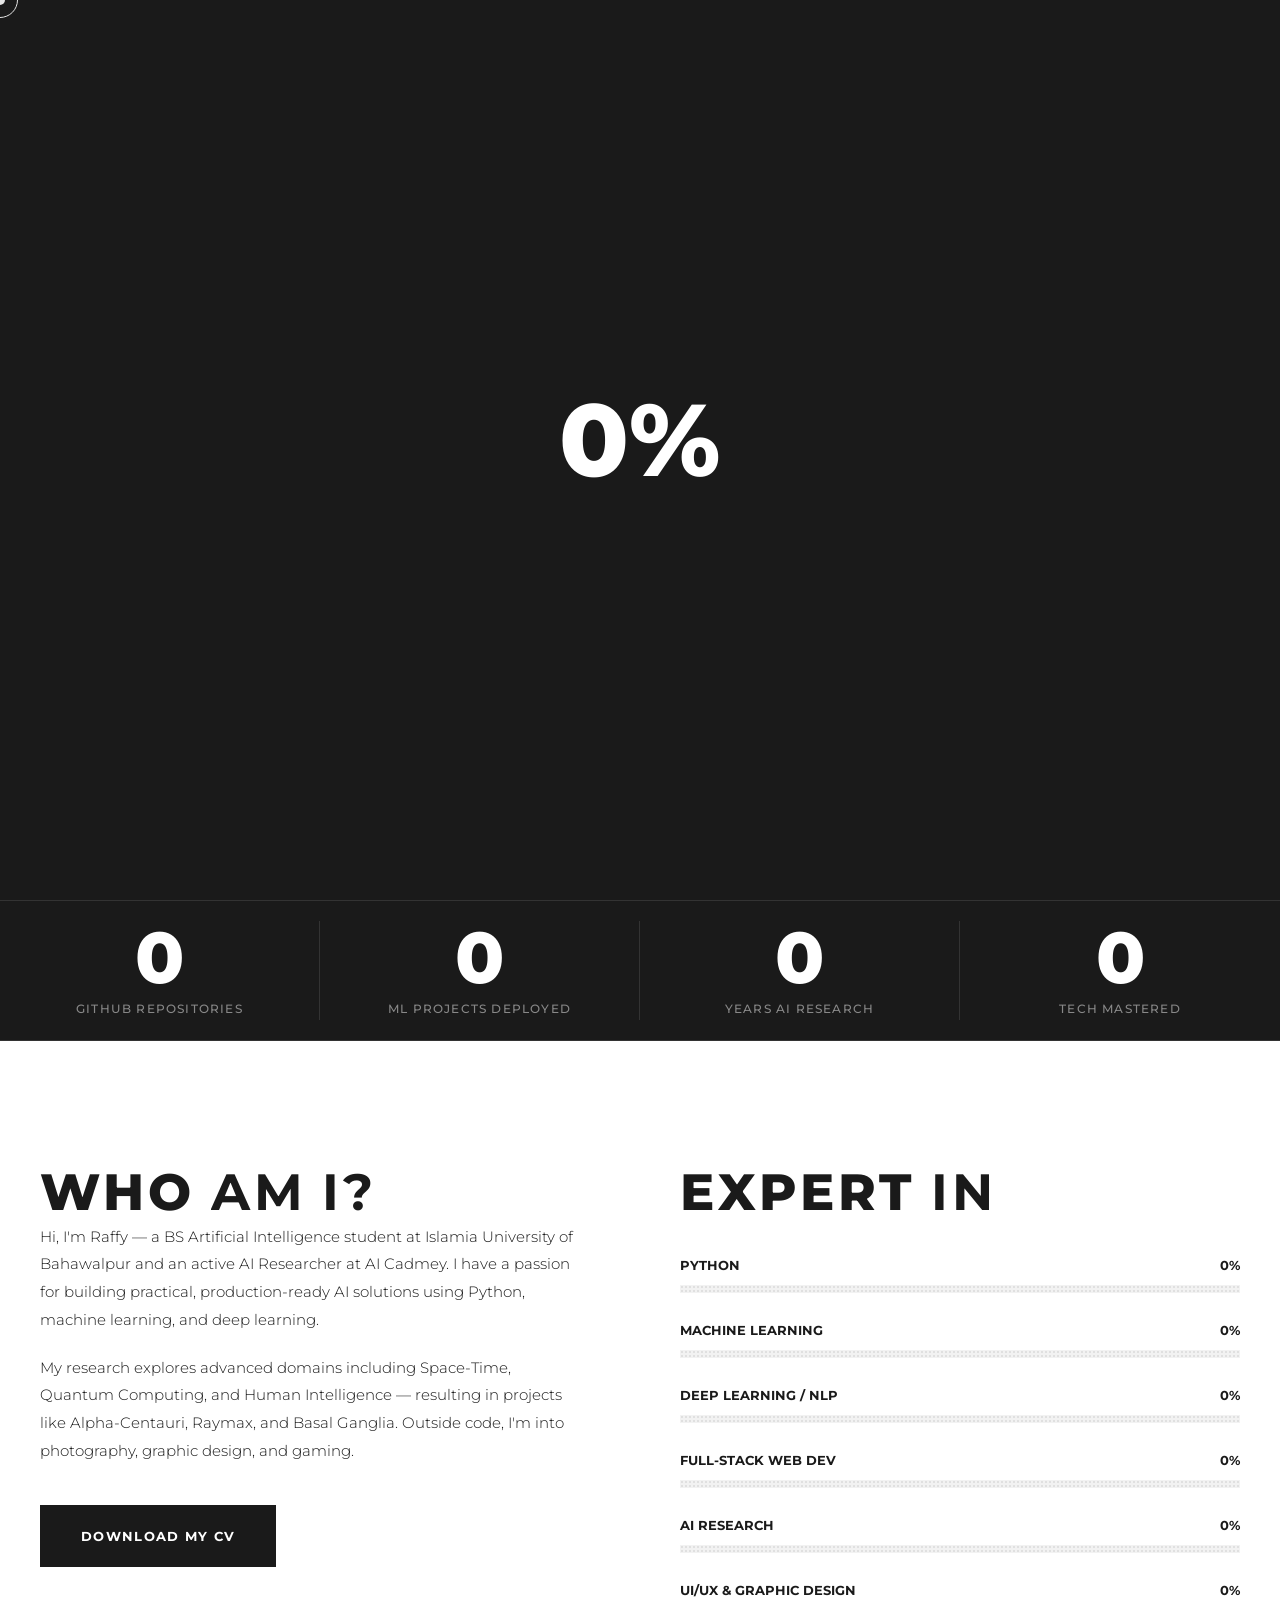
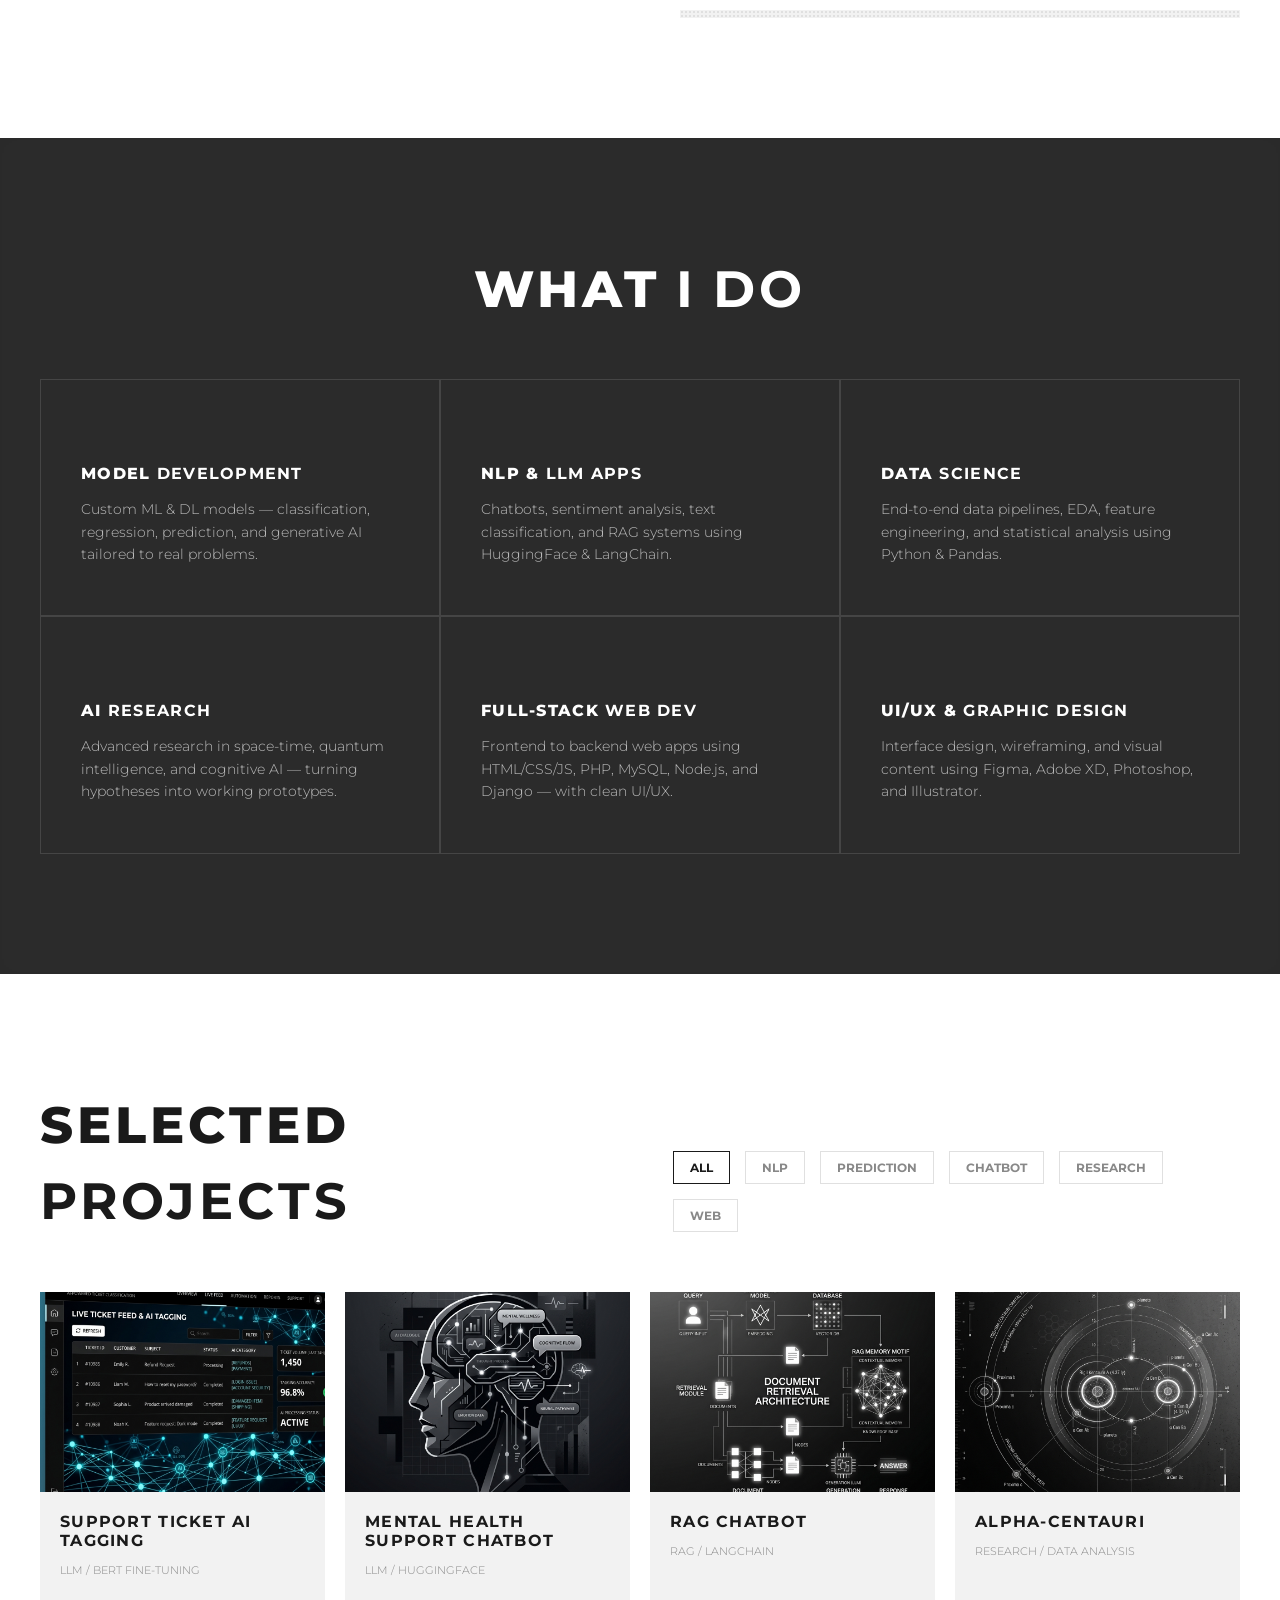
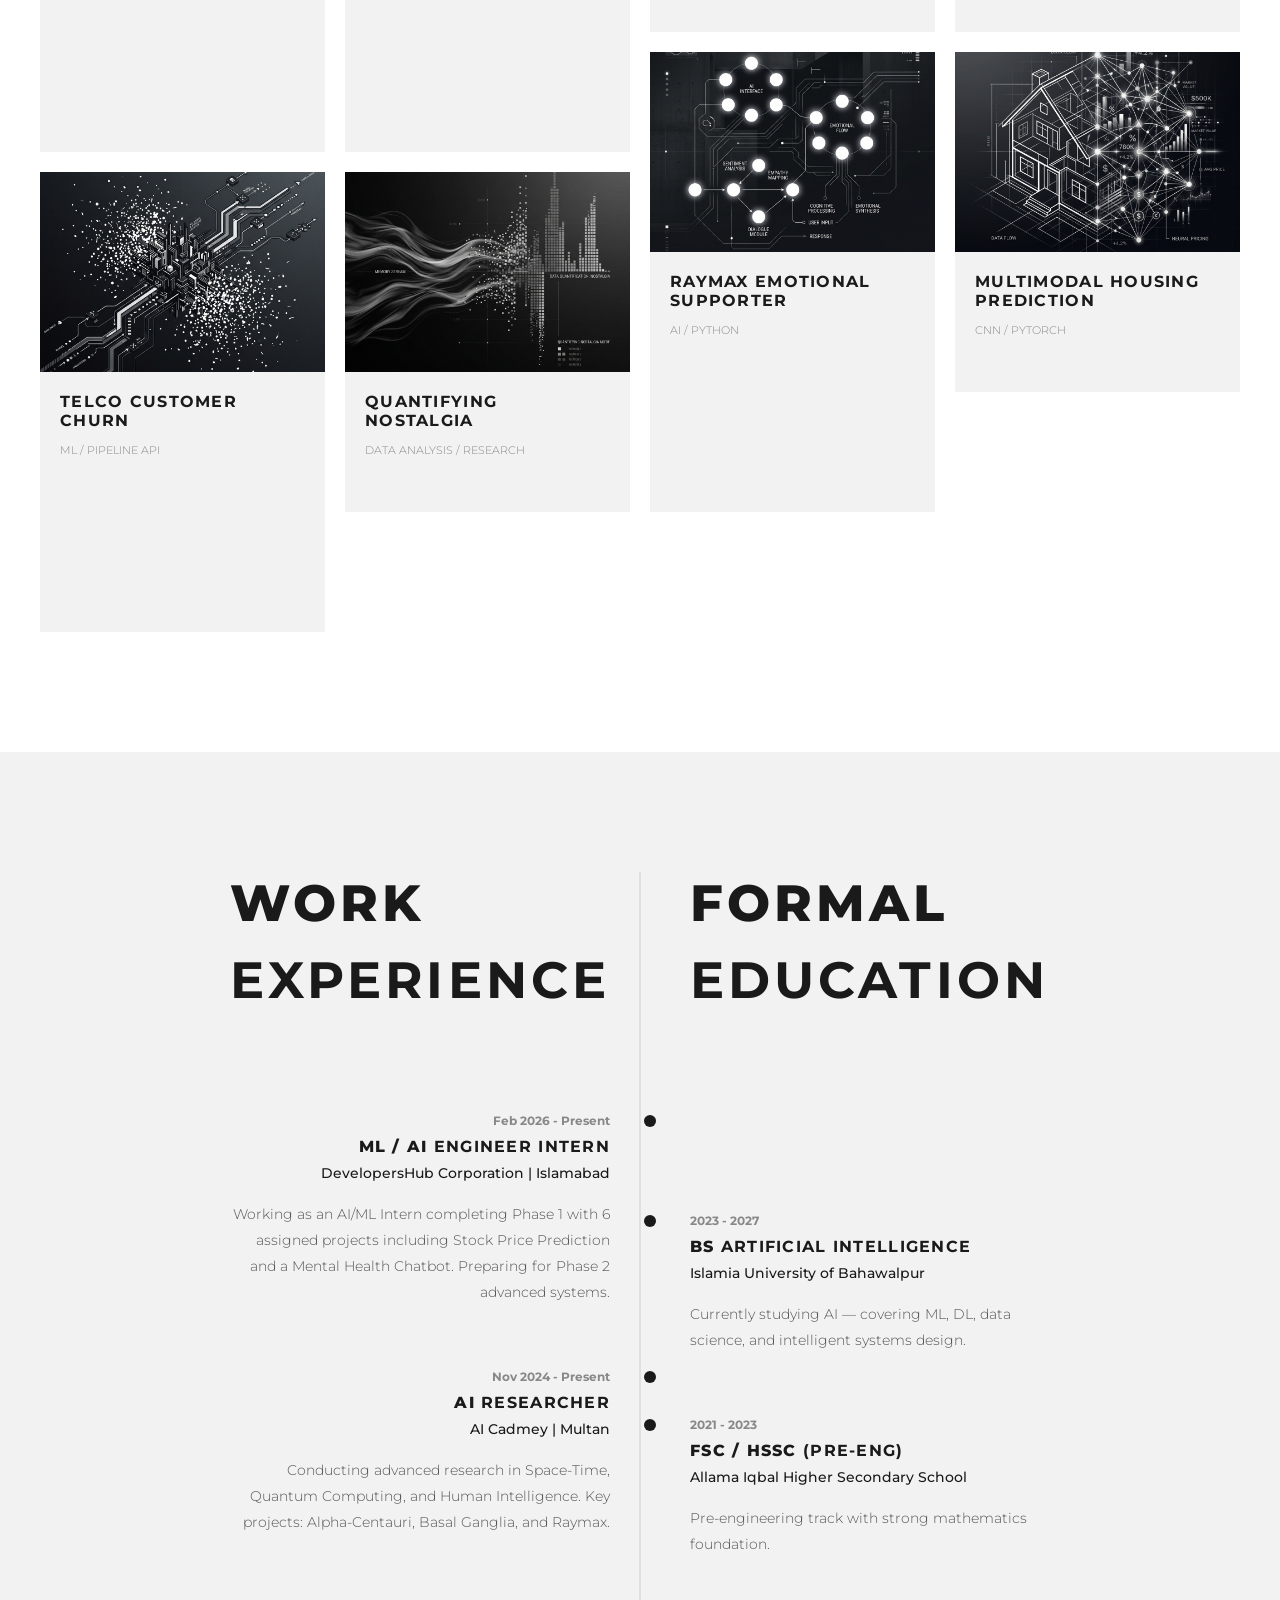
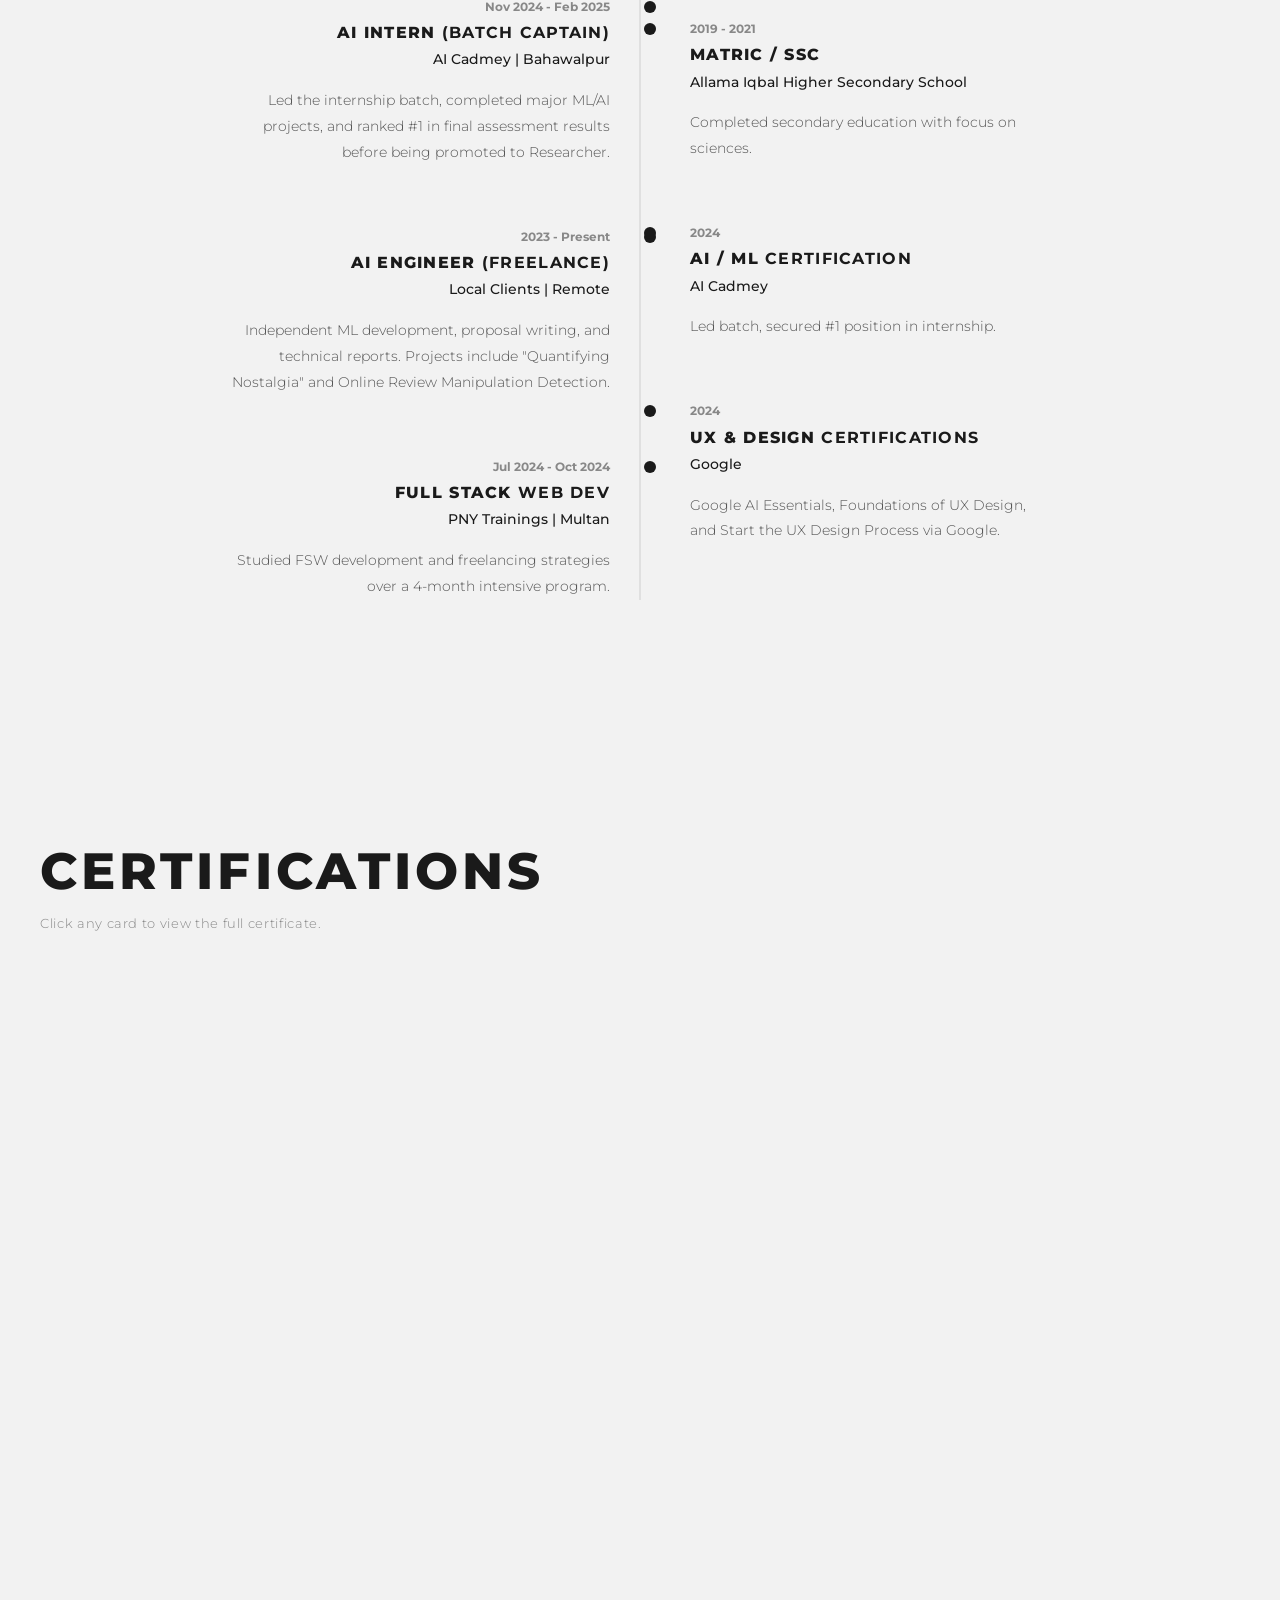
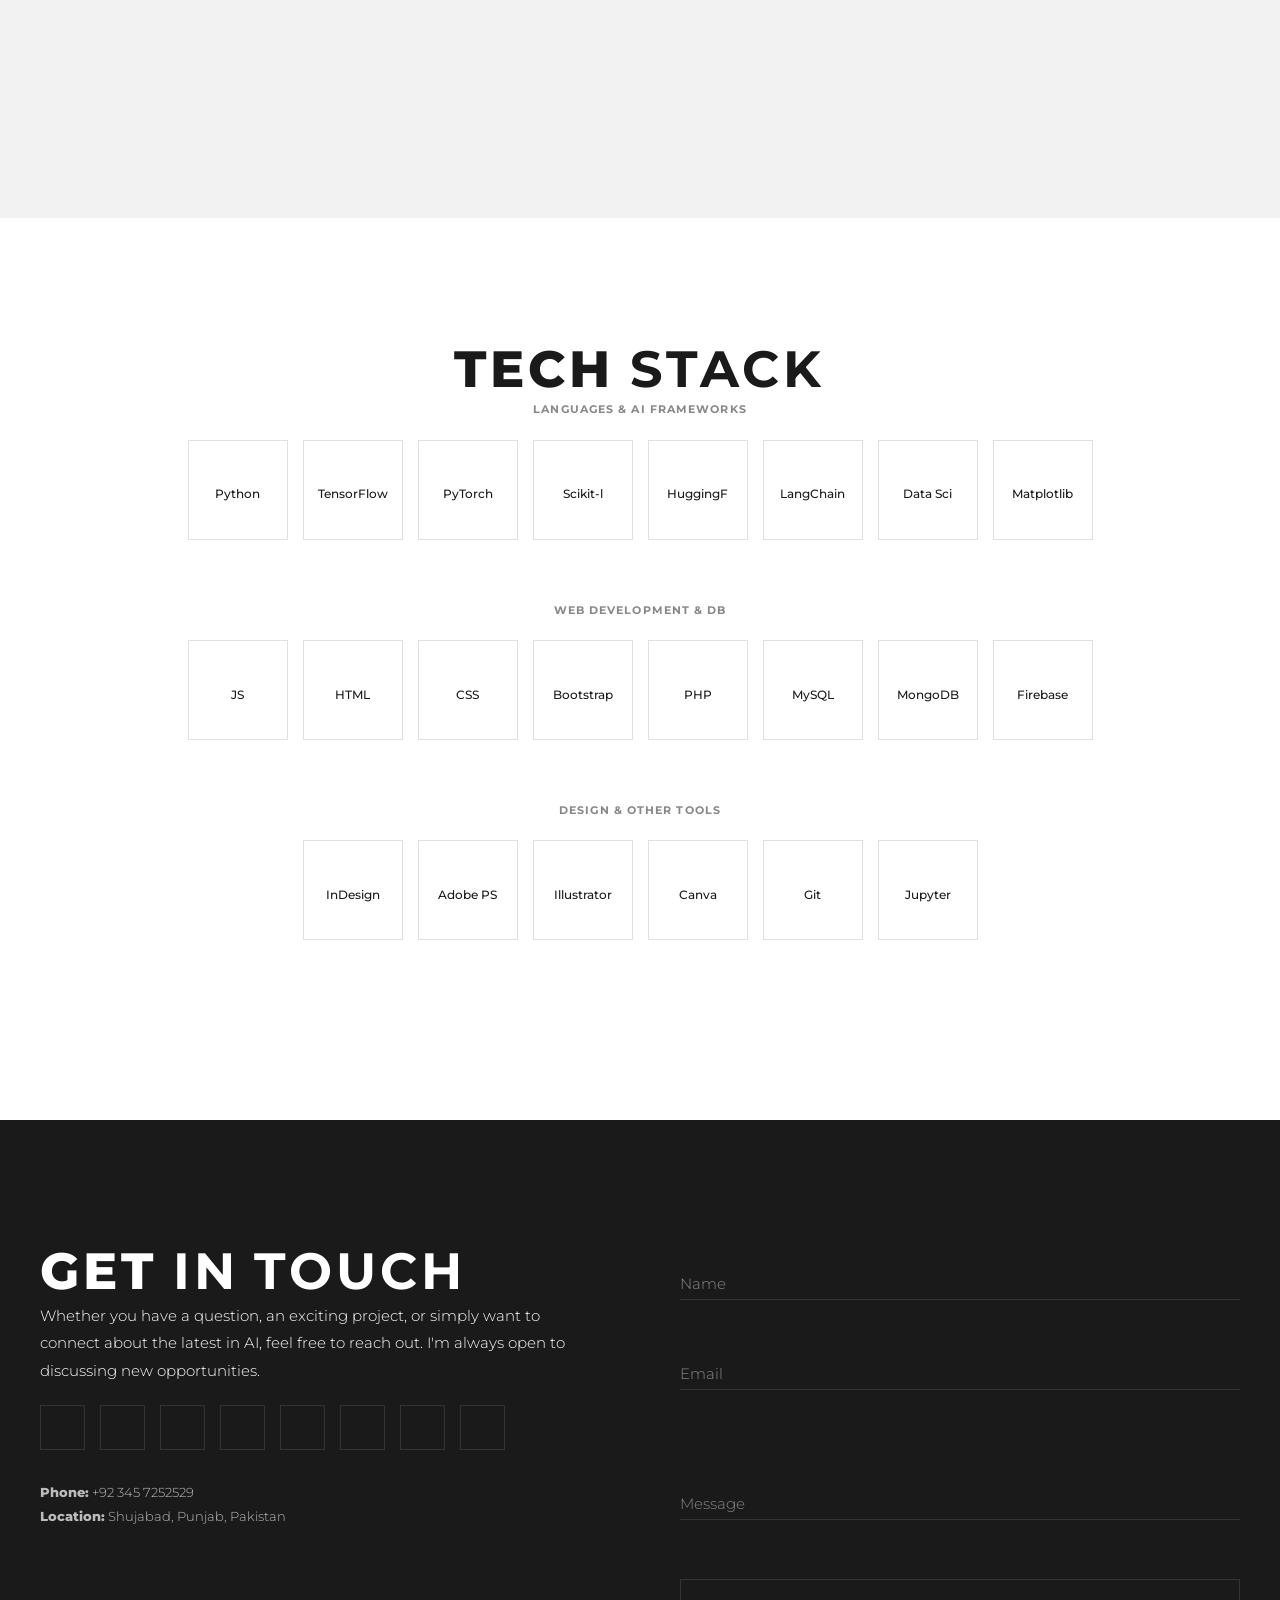
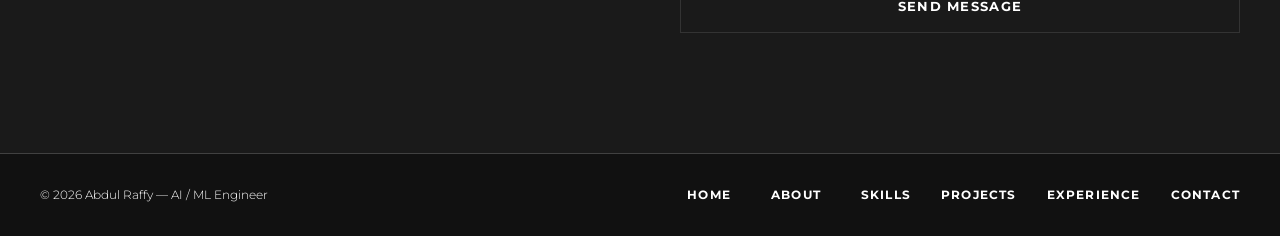
==== commit b27ab7db: "Refine UI interaction, add new ML project, and update branding - Updated custom cursor with universa" ====
--- a/index.html
+++ b/index.html
@@ -26,6 +26,7 @@
     <!-- Three.js -->
     <script src="https://cdnjs.cloudflare.com/ajax/libs/three.js/r128/three.min.js"></script>
 
+    <link rel="icon" href="favicon.svg" type="image/svg+xml">
     <link rel="stylesheet" href="style.css">
 </head>
 
@@ -104,8 +105,8 @@
                     learn — from predictive models to intelligent chatbots — turning raw data into real-world solutions
                     that actually work.</p>
                 <div class="hero-actions">
-                    <a href="#projects" class="btn btn-liquid" data-liquid>VIEW MY WORK</a>
-                    <a href="#contact" class="btn btn-liquid btn-dark" data-liquid>LET'S TALK</a>
+                    <a href="#projects" class="btn btn-liquid" data-liquid><span>VIEW MY WORK</span></a>
+                    <a href="#contact" class="btn btn-liquid btn-dark" data-liquid><span>LET'S TALK</span></a>
                 </div>
             </div>
             <div class="hero-right" data-cursor="invert">
@@ -150,7 +151,7 @@
                             Intelligence — resulting in projects like Alpha-Centauri, Raymax, and Basal Ganglia. Outside
                             code, I'm into photography, graphic design, and gaming.</p>
                         <a href="assets/Abdul-Raffy-CV.pdf" download="Abdul-Raffy-CV.pdf" class="btn btn-liquid btn-dark"
-                            data-liquid style="margin-top:20px; display:inline-block;">DOWNLOAD MY CV</a>
+                            data-liquid style="margin-top:20px; display:inline-block;"><span>DOWNLOAD MY CV</span></a>
                     </div>
                     <div class="about-right" id="about-right">
                         <h2 class="section-title split-words">
@@ -291,6 +292,24 @@
 
                 <div class="projects-masonry" id="projects-masonry">
 
+                    <div class="project-card" data-category="nlp" style="grid-row: span 4;" data-cursor="project">
+                        <div class="layer-1">
+                            <div class="project-thumb"><img src="./assets/support_ticket_ai_thumbnail_1776343967411.png" style="width:100%; height:100%; object-fit:cover; display:block;" alt="Support Ticket Tagging Thumbnail"></div>
+                            <div class="project-base-info">
+                                <h4>Support Ticket AI Tagging</h4>
+                                <span>LLM / BERT Fine-tuning</span>
+                            </div>
+                        </div>
+                        <div class="layer-2"></div>
+                        <div class="layer-3">
+                            <span class="case-label">NLP</span>
+                            <h4>Support Ticket Tagging</h4>
+                            <p>Automated classification of customer support tickets using Zero-shot, Few-shot, and Fine-tuned BERT models.</p>
+                            <a href="https://github.com/Raffy0-1/DHC-Phase-2-ML-Task_5.git" target="_blank"
+                                style="margin-top:15px; display:inline-block; font-size:12px; font-weight:700; text-decoration:underline;">GITHUB</a>
+                        </div>
+                    </div>
+
                     <div class="project-card" data-category="chatbot" style="grid-row: span 4;" data-cursor="project">
                         <div class="layer-1">
                             <div class="project-thumb"><img src="./assets/mental_health_thumbnail_1776086566537.png" style="width:100%; height:100%; object-fit:cover; display:block;" alt="Mental Health Chatbot Thumbnail"></div>
@@ -743,7 +762,7 @@
                         <div class="social-links">
                             <a href="https://github.com/Raffy0-1" target="_blank" class="social-icon"><i
                                     class="ph ph-github-logo"></i></a>
-                            <a href="https://linkedin.com/in/abdulraffy-067153295" target="_blank"
+                            <a href="https://www.linkedin.com/in/abdul-raffy-067153295" target="_blank"
                                 class="social-icon"><i class="ph ph-linkedin-logo"></i></a>
                             <a href="https://mail.google.com/mail/?view=cm&fs=1&to=abdulraffy0428@gmail.com" target="_blank" class="social-icon"><i
                                     class="ph ph-envelope-simple"></i></a>
@@ -784,9 +803,8 @@
                                 <div class="input-line"></div>
                                 <div class="cursor-blink"></div>
                             </div>
-                            <button type="submit" class="btn btn-submit" id="submit-btn"
-                                style="width:100%; border:1px solid #333; margin-top:20px; color:#fff; background:transparent;">SEND
-                                MESSAGE</button>
+                            <button type="submit" class="btn btn-submit btn-liquid btn-dark" id="submit-btn" data-liquid
+                                style="width:100%; border:1px solid #333; margin-top:20px; color:#fff; background:transparent;"><span>SEND MESSAGE</span></button>
                         </form>
                     </div>
                 </div>
@@ -814,4 +832,4 @@
     <script src="main.js"></script>
 </body>
 
-</html>+</html>
--- a/style.css
+++ b/style.css
@@ -107,31 +107,32 @@
    CUSTOM CURSOR
 ========================================= */
 .cursor-dot {
-    width: 6px;
-    height: 6px;
-    background: var(--c-white);
+    width: 10px;
+    height: 10px;
+    background: #FFFFFF;
     border-radius: 50%;
     position: fixed;
     top: 0;
     left: 0;
     pointer-events: none;
-    z-index: 99999;
+    z-index: 100010;
     transform: translate(-50%, -50%);
     mix-blend-mode: difference;
+    transition: width 0.3s, height 0.3s;
 }
 
 .cursor-ring {
     width: 36px;
     height: 36px;
-    border: 1px solid var(--c-white);
+    border: 1.5px solid #FFFFFF;
     border-radius: 50%;
     position: fixed;
     top: 0;
     left: 0;
     pointer-events: none;
-    z-index: 99998;
+    z-index: 100009;
     transform: translate(-50%, -50%);
-    transition: width 0.3s, height 0.3s, background 0.3s, border-color 0.3s, mix-blend-mode 0.3s;
+    transition: width 0.3s, height 0.3s, background 0.3s, border-color 0.3s;
     display: flex;
     align-items: center;
     justify-content: center;
@@ -149,26 +150,31 @@
 
 /* Cursor States */
 body.hover-link .cursor-ring {
-    width: 60px;
-    height: 60px;
-    background: rgba(255,255,255,0.2);
-    border-color: transparent;
+    width: 55px;
+    height: 55px;
+    background: rgba(255,255,255,0.1);
+    border-color: #FFFFFF;
 }
 body.hover-project .cursor-ring {
-    width: 80px;
-    height: 80px;
-    background: var(--c-black);
-    border-color: var(--c-black);
+    width: 86px;
+    height: 86px;
+    background: var(--c-white);
+    border-color: var(--c-white);
     mix-blend-mode: normal;
+}
+body.hover-project .cursor-dot {
+    opacity: 0;
 }
 body.hover-project .cursor-text {
     opacity: 1;
+    color: var(--c-black);
 }
 body.hover-invert .cursor-dot {
-    background: var(--c-black);
+    background: #FFFFFF;
 }
 body.hover-invert .cursor-ring {
-    border-color: var(--c-black);
+    border-color: #FFFFFF;
+    background: rgba(255,255,255,0.05);
 }
 
 @media (pointer: coarse) {
@@ -347,7 +353,8 @@
     height: 20px;
     flex-direction: column;
     justify-content: space-between;
-    z-index: 100001; /* Above drawer */
+    z-index: 100005; /* Above drawer and cursor */
+    position: relative; /* ensure z-index applies */
 }
 .hamburger .line {
     width: 100%;
@@ -455,18 +462,20 @@
     color: var(--c-black);
     border: 1px solid var(--c-black);
     overflow: hidden;
-    transition: color 0.3s;
+    transition: color 0.4s;
     --mx: 50%;
     --my: 50%;
 }
+.btn-liquid span,
+.btn-liquid { position: relative; z-index: 1; }
 .btn-liquid::before {
     content: '';
     position: absolute;
     top: 0; left: 0; width: 100%; height: 100%;
     background: var(--c-black);
     clip-path: circle(0% at var(--mx) var(--my));
-    transition: clip-path 0.4s cubic-bezier(0.25, 1, 0.5, 1);
-    z-index: -1;
+    transition: clip-path 0.45s cubic-bezier(0.25, 1, 0.5, 1);
+    z-index: 0;
 }
 .btn-liquid:hover {
     color: var(--c-white);
@@ -480,7 +489,8 @@
     color: var(--c-white);
 }
 .btn-liquid.btn-dark::before {
-    background: var(--c-white);
+    background: rgba(255,255,255,0.92);
+    z-index: 0;
 }
 .btn-liquid.btn-dark:hover {
     color: var(--c-black);
@@ -713,21 +723,28 @@
     position: relative;
     background: var(--c-off);
     overflow: hidden;
-    transition: transform 0.3s ease, box-shadow 0.3s ease, filter 0.3s ease, opacity 0.3s ease;
+    transition: transform 0.35s ease, box-shadow 0.35s ease, filter 0.4s ease, opacity 0.4s ease, z-index 0s;
     height: 100%;
+    z-index: 1;
 }
 .project-card.blurred {
-    opacity: 0.35;
-    filter: blur(3px);
+    opacity: 0.28;
+    filter: blur(4px);
+    z-index: 0;
 }
 .project-card.pulsed {
-    transform: scale(1.03);
+    transform: scale(1.04);
+    z-index: 5;
+}
+/* Active (non-blurred) cards float above blurred ones */
+.project-card:not(.blurred) {
+    z-index: 3;
 }
 
 .project-card:hover {
-    transform: translateY(-4px) scale(1.01);
+    transform: translateY(-5px) scale(1.015);
     box-shadow: 6px 6px 0 var(--c-black);
-    z-index: 10;
+    z-index: 10 !important;
 }
 
 .bg-darker { background: var(--c-darker); }
@@ -862,6 +879,17 @@
     background: var(--c-off);
 }
 
+/* Certifications entrance animation support */
+.cert-card {
+    opacity: 0;
+    transform: translateY(30px);
+    transition: opacity 0.5s ease, transform 0.5s ease, border-color 0.3s, box-shadow 0.3s;
+}
+.cert-card.cert-visible {
+    opacity: 1;
+    transform: translateY(0);
+}
+
 .cert-grid {
     display: grid;
     grid-template-columns: repeat(auto-fill, minmax(280px, 1fr));
@@ -874,7 +902,7 @@
     border: 1px solid var(--c-border);
     padding: 30px 28px 28px;
     cursor: none;
-    transition: border-color 0.3s, transform 0.3s, box-shadow 0.3s;
+    transition: border-color 0.3s, transform 0.3s, box-shadow 0.3s, opacity 0.5s ease;
     overflow: hidden;
 }
 .cert-card::before {
@@ -1255,15 +1283,38 @@
     /* Hero */
     .hero {
         grid-template-columns: 1fr;
-        min-height: 100svh;
+        grid-template-rows: auto auto;
+        min-height: unset;
+        height: auto;
         padding-top: var(--nav-height);
+        align-items: start;
+        background-size: 100% 10px;
     }
     .hero-left {
-        padding: 60px 16px;
+        padding: 50px 16px 20px;
         justify-content: center;
         text-align: center;
     }
-    .hero-right { display: none; }
+    .hero-right {
+        display: flex;
+        justify-content: center;
+        align-items: flex-end;
+        height: clamp(320px, 80vw, 420px);
+        overflow: hidden;
+        padding: 0;
+        margin: 0;
+    }
+    .hero-img {
+        width: auto;
+        max-width: 90%;
+        height: 100%;
+        object-fit: contain;
+        object-position: bottom center;
+        filter: grayscale(1) contrast(1.1);
+        transform: none;
+        display: block;
+        vertical-align: bottom;
+    }
     .hero-headline {
         font-size: clamp(28px, 9vw, 42px);
         min-height: unset;
@@ -1372,12 +1423,24 @@
         grid-template-columns: repeat(4, 1fr);
         gap: 12px;
         width: min-content;
-        margin: 20px auto 0;
+        margin: 20px 0 0;
     }
     .social-icon {
         width: 45px;
         height: 45px;
         font-size: 20px;
+    }
+
+    /* Contact Section — stack to single column */
+    .contact-grid {
+        grid-template-columns: 1fr;
+        gap: 40px;
+    }
+    .btn-submit {
+        padding: 16px;
+        font-size: 12px;
+        letter-spacing: 0.08em;
+        white-space: nowrap;
     }
 
     /* Footer Stacking */
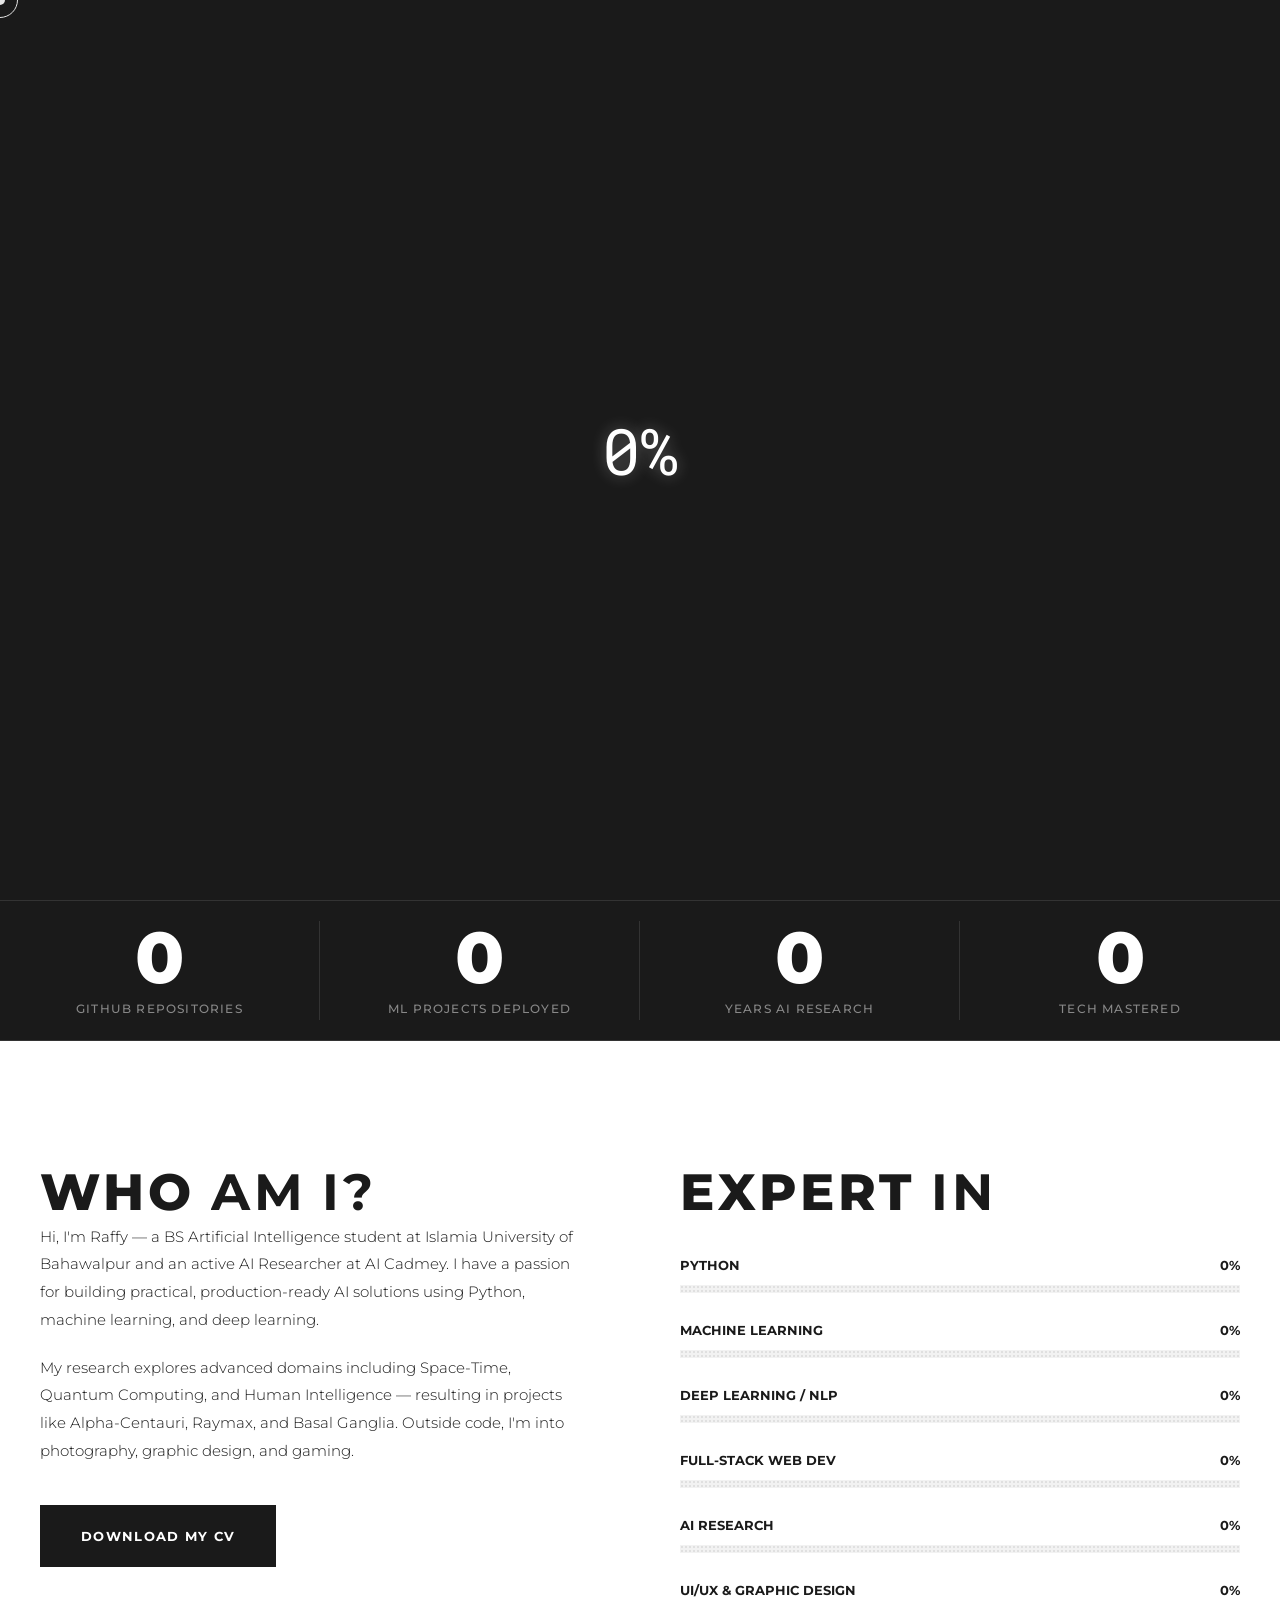
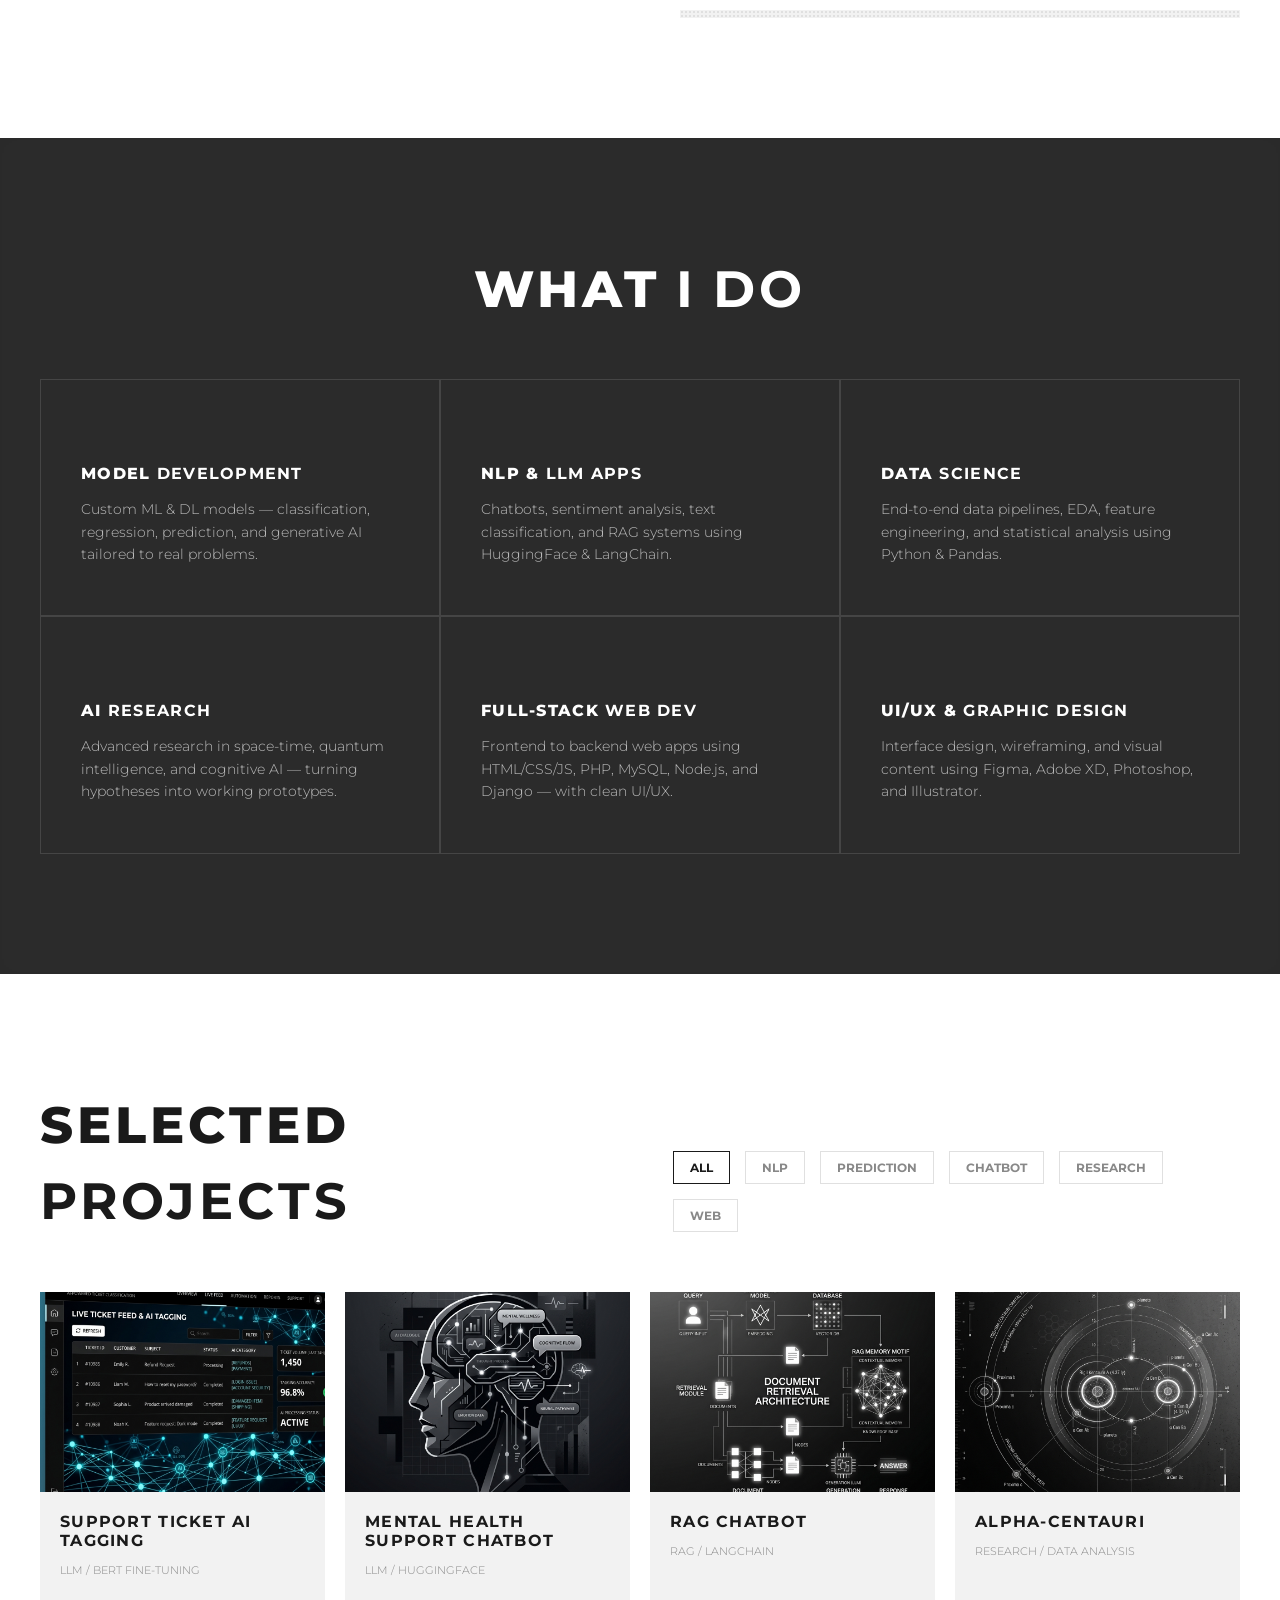
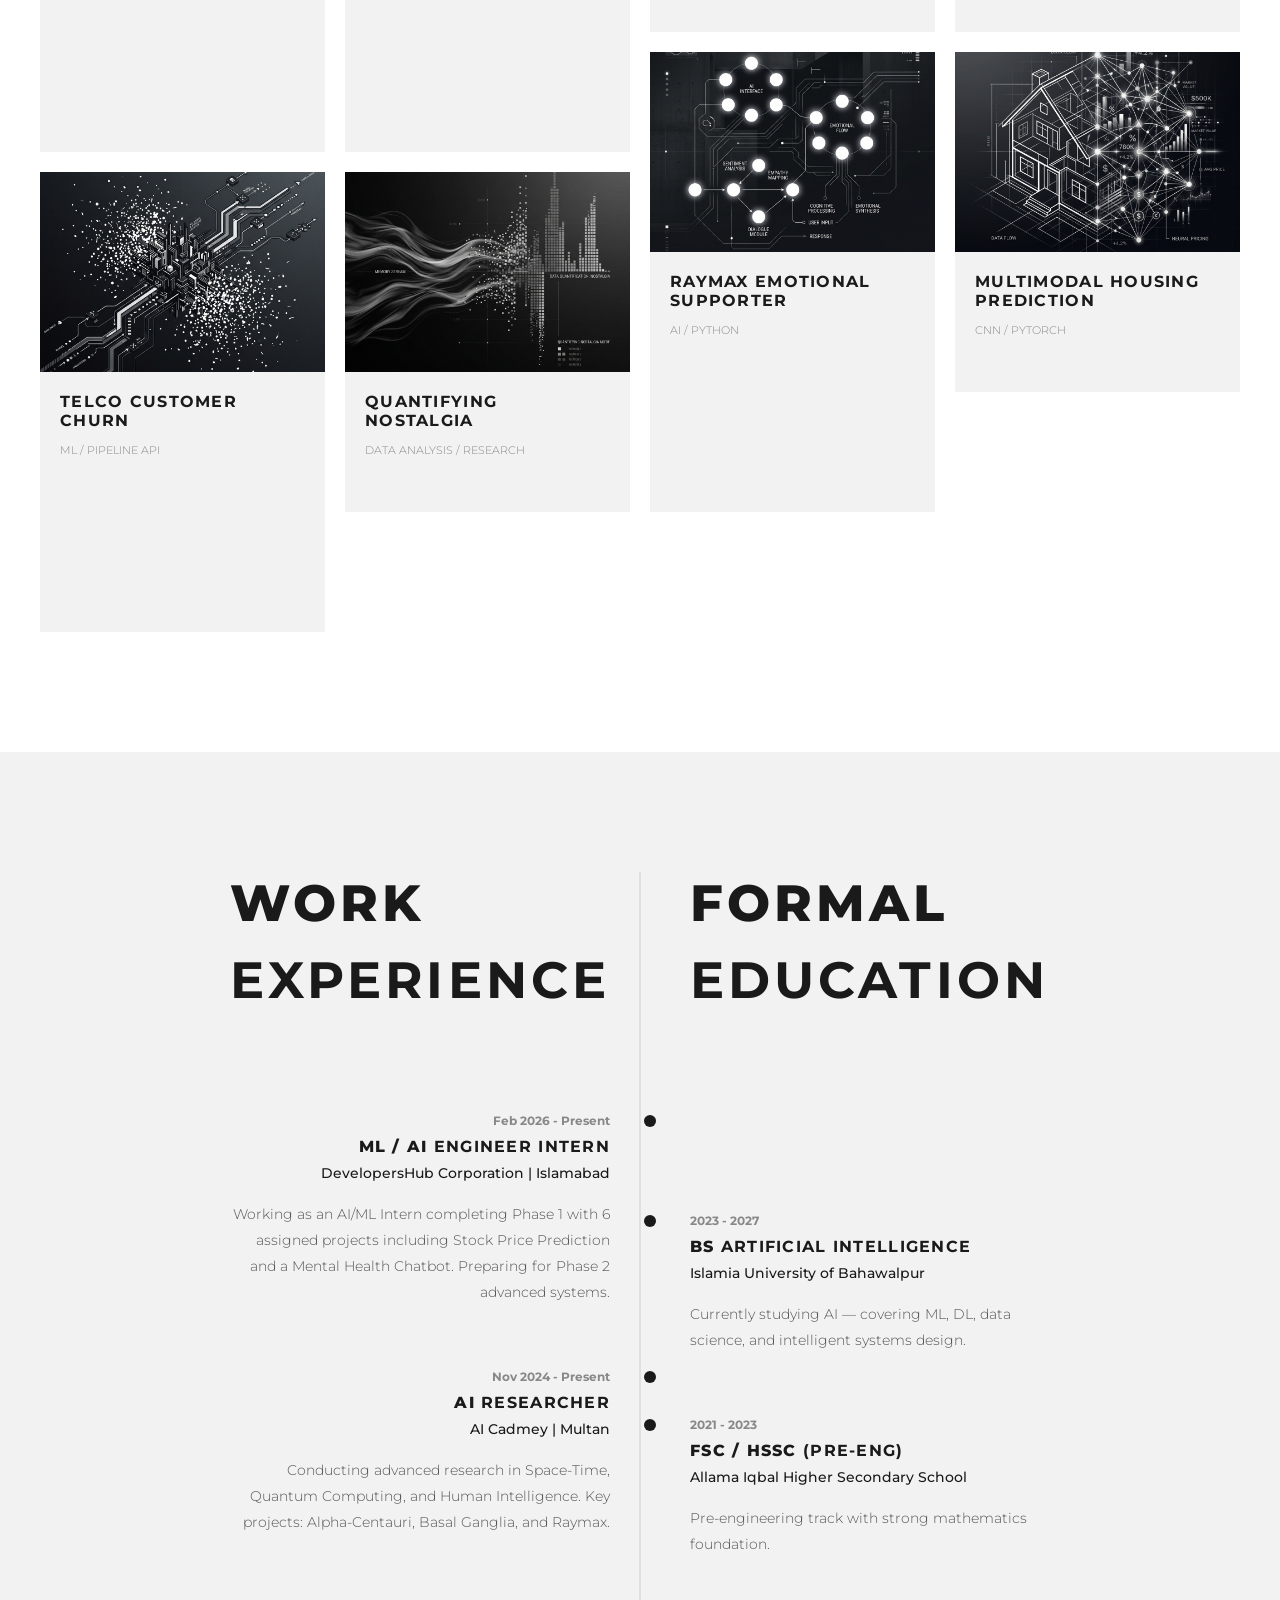
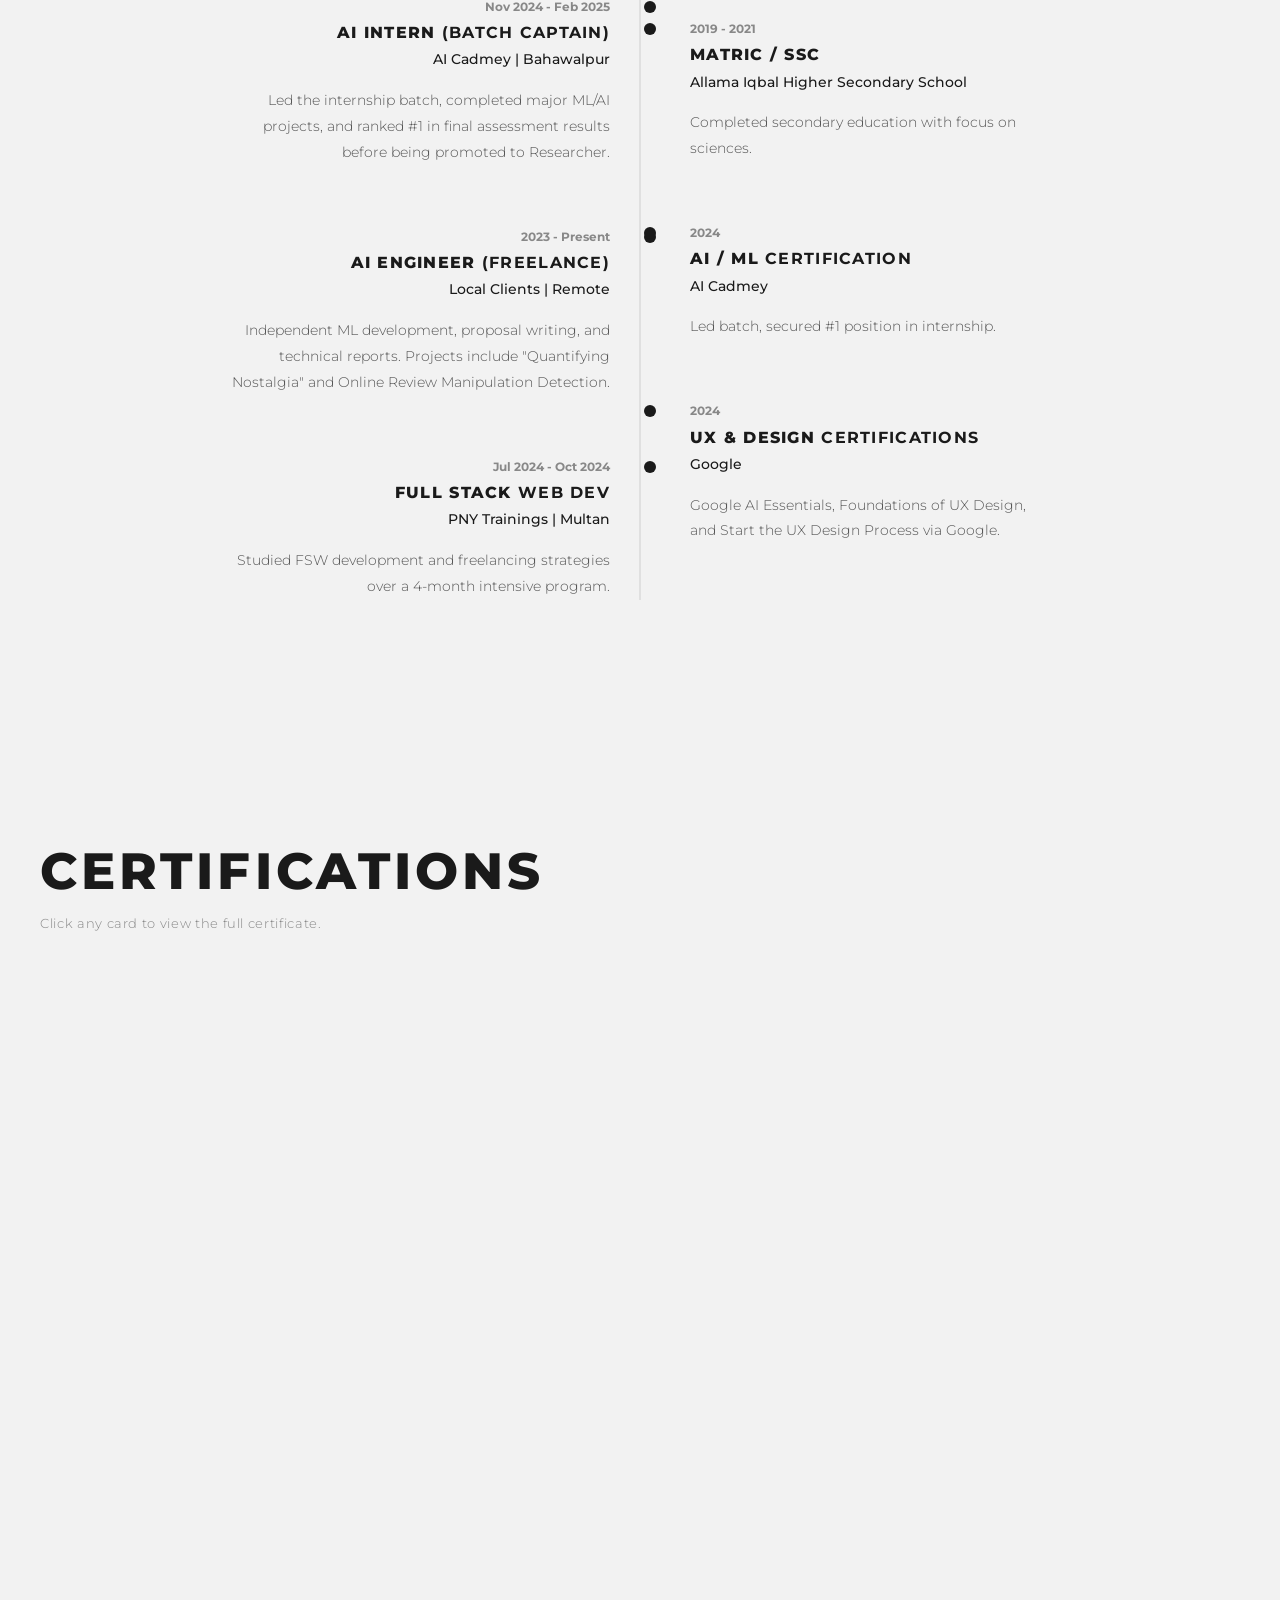
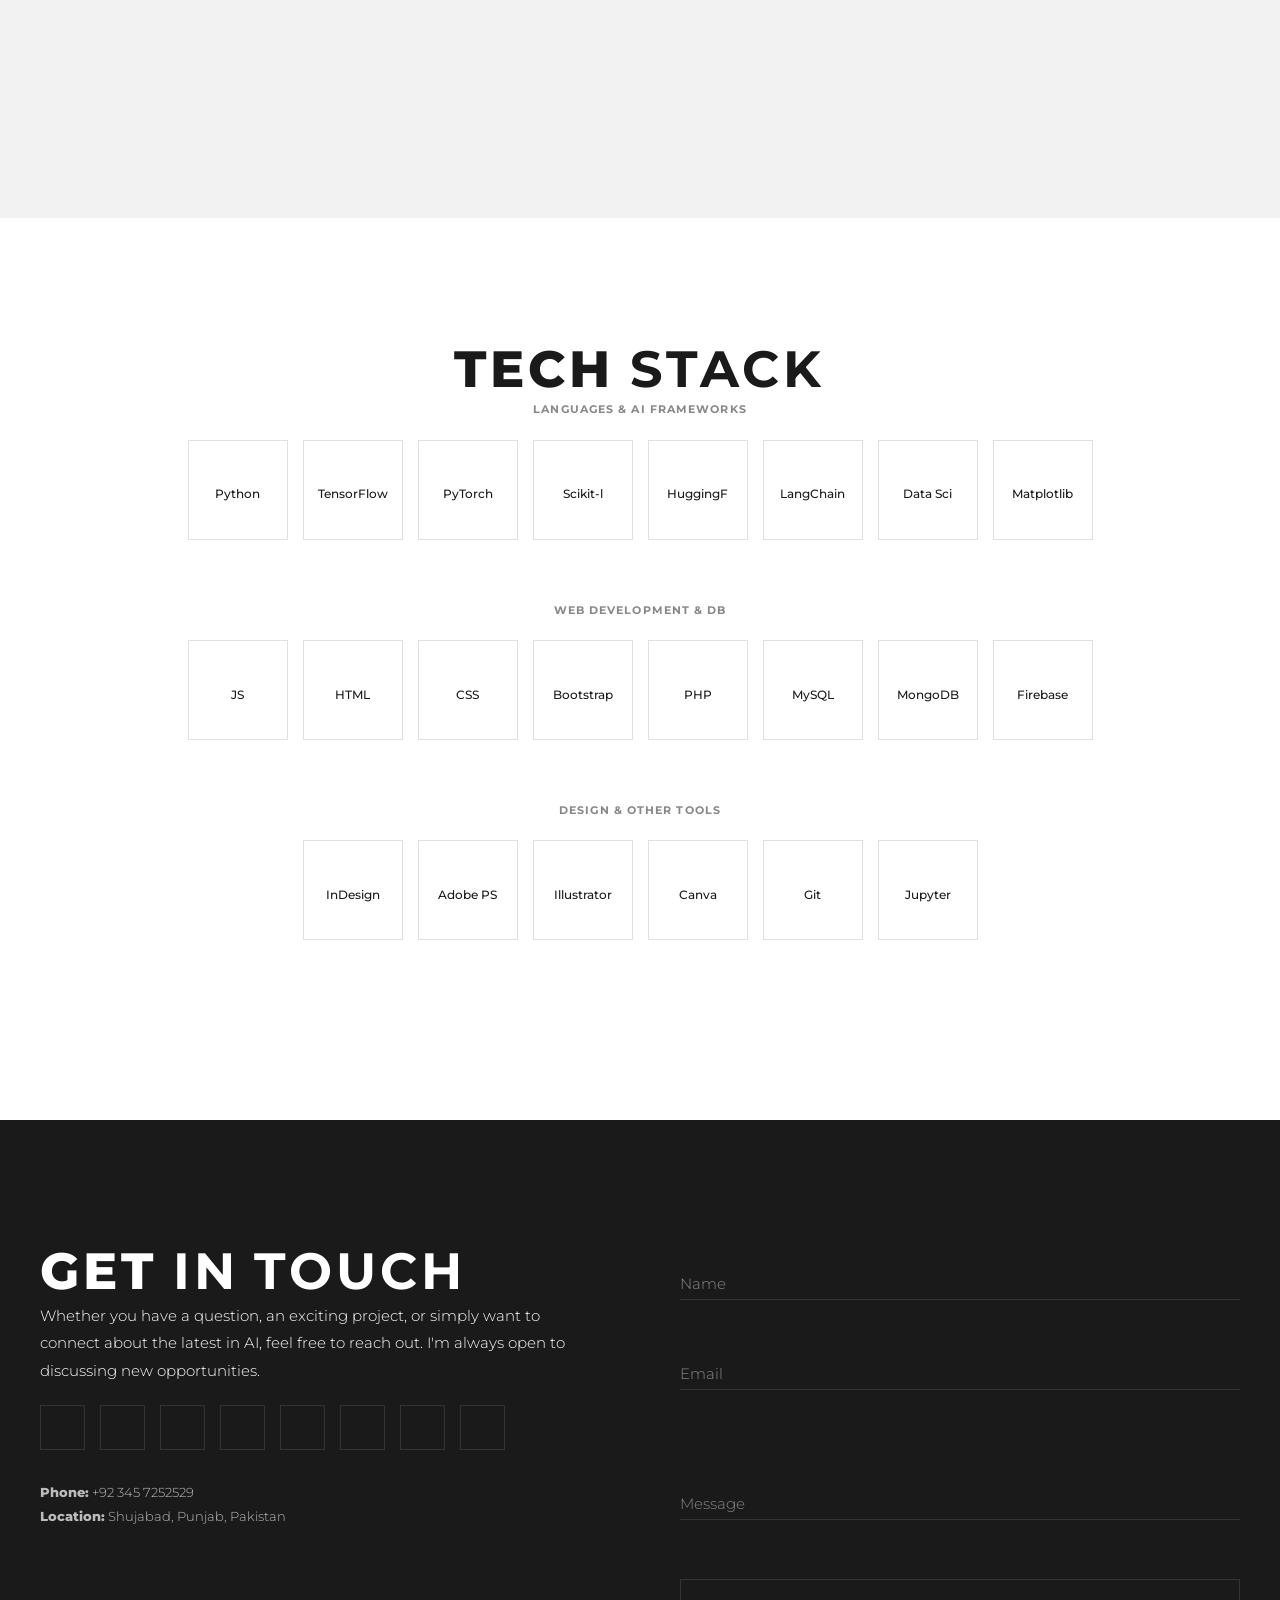
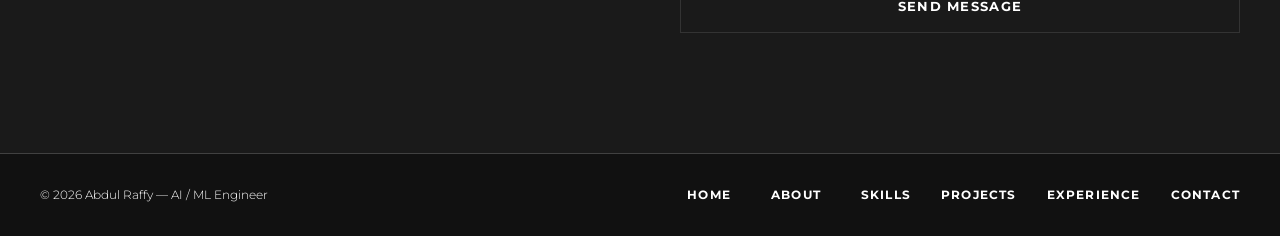
==== commit b66aa57e: "Redesign page loader to premium Neural Core experience - Implemented pulsing SVG core with circular " ====
--- a/index.html
+++ b/index.html
@@ -6,10 +6,10 @@
     <meta name="viewport" content="width=device-width, initial-scale=1.0">
     <title>Abdul Raffy | ML Engineer</title>
 
-    <!-- Google Fonts: Montserrat (300, 400, 500, 700, 800) -->
+    <!-- Google Fonts: Montserrat & Roboto Mono (Tech font) -->
     <link rel="preconnect" href="https://fonts.googleapis.com">
     <link rel="preconnect" href="https://fonts.gstatic.com" crossorigin>
-    <link href="https://fonts.googleapis.com/css2?family=Montserrat:wght@300;400;500;700;800&display=swap"
+    <link href="https://fonts.googleapis.com/css2?family=Montserrat:wght@300;400;500;700;800&family=Roboto+Mono:wght@400;700&display=swap"
         rel="stylesheet">
 
     <!-- Phosphor Icons -->
--- a/style.css
+++ b/style.css
@@ -194,33 +194,89 @@
     flex-direction: column;
     align-items: center;
     justify-content: center;
-}
+    overflow: hidden;
+}
+
+.loader-core-wrapper {
+    position: relative;
+    width: clamp(200px, 40vw, 300px);
+    height: clamp(200px, 40vw, 300px);
+    display: flex;
+    align-items: center;
+    justify-content: center;
+    z-index: 100005;
+}
+
+.loader-svg {
+    position: absolute;
+    width: 100%;
+    height: 100%;
+    transform: rotate(-90deg);
+}
+
+.loader-circle-bg {
+    fill: none;
+    stroke: rgba(255, 255, 255, 0.05);
+    stroke-width: 2;
+}
+
+.loader-circle-progress {
+    fill: none;
+    stroke: var(--c-white);
+    stroke-width: 2;
+    stroke-dasharray: 283; /* 2 * PI * 45 */
+    stroke-dashoffset: 283;
+    transition: stroke-dashoffset 0.1s linear;
+    filter: drop-shadow(0 0 8px rgba(255, 255, 255, 0.5));
+}
+
 .loader-counter {
     color: var(--c-white);
-    font-size: clamp(48px, 8vw, 120px);
-    font-weight: 800;
-    margin-bottom: 20px;
+    font-family: 'Roboto Mono', monospace;
+    font-size: clamp(32px, 5vw, 64px);
+    font-weight: 400;
     z-index: 100001;
-}
-.loader-line {
-    width: 0;
-    height: 1px;
+    text-shadow: 0 0 15px rgba(255, 255, 255, 0.3);
+}
+
+/* Data Packets */
+.data-packets {
+    position: absolute;
+    width: 100%;
+    height: 100%;
+    top: 0; left: 0;
+    z-index: 100002;
+    pointer-events: none;
+}
+
+.packet {
+    position: absolute;
+    width: 3px;
+    height: 3px;
     background: var(--c-white);
-    position: absolute;
-    left: 0;
-    top: 50%;
-    z-index: 100002;
-}
+    border-radius: 50%;
+    opacity: 0;
+}
+
 .loader-half {
     position: absolute;
     left: 0;
     width: 100%;
-    height: 50vh;
+    height: 55vh; /* Slight overlap for seamless join */
     background: var(--c-black);
     z-index: 100000;
 }
 .loader-top { top: 0; }
 .loader-bottom { bottom: 0; top: auto; }
+
+/* Graceful pulse for the core container */
+@keyframes corePulse {
+    0%, 100% { transform: scale(1); opacity: 0.8; }
+    50% { transform: scale(1.05); opacity: 1; }
+}
+.loader-core-wrapper {
+    animation: corePulse 3s ease-in-out infinite;
+}
 
 /* =========================================
    SCROLL ELEMENTS
@@ -1402,20 +1458,29 @@
     .cert-card { padding: 22px 18px 22px; }
 
     /* Tech Stack - Force 2 columns precisely */
+    /* Tech Stack */
     .tech-grid {
         display: grid;
         grid-template-columns: repeat(2, 1fr);
-        gap: 12px;
+        gap: 10px;
         justify-items: center;
     }
     .tech-cell {
-        width: 100%;
-        max-width: 160px;
-        height: 90px;
-    }
-    .tech-cell i { font-size: 26px; }
-    .tech-cell span { font-size: 10px; }
-    .tech-category { margin-bottom: 40px !important; }
+        width: 80px;
+        height: 80px;
+    }
+    .tech-cell i {
+        font-size: 24px;
+        margin-bottom: 6px;
+    }
+    .tech-cell span {
+        font-size: 10px;
+    }
+    
+    /* Disable floating tooltip on mobile as names are already visible */
+    .tech-tooltip {
+        display: none !important;
+    }.tech-category { margin-bottom: 40px !important; }
 
     /* Social Icons Fix - Force 2 rows (4 columns) */
     .social-links {
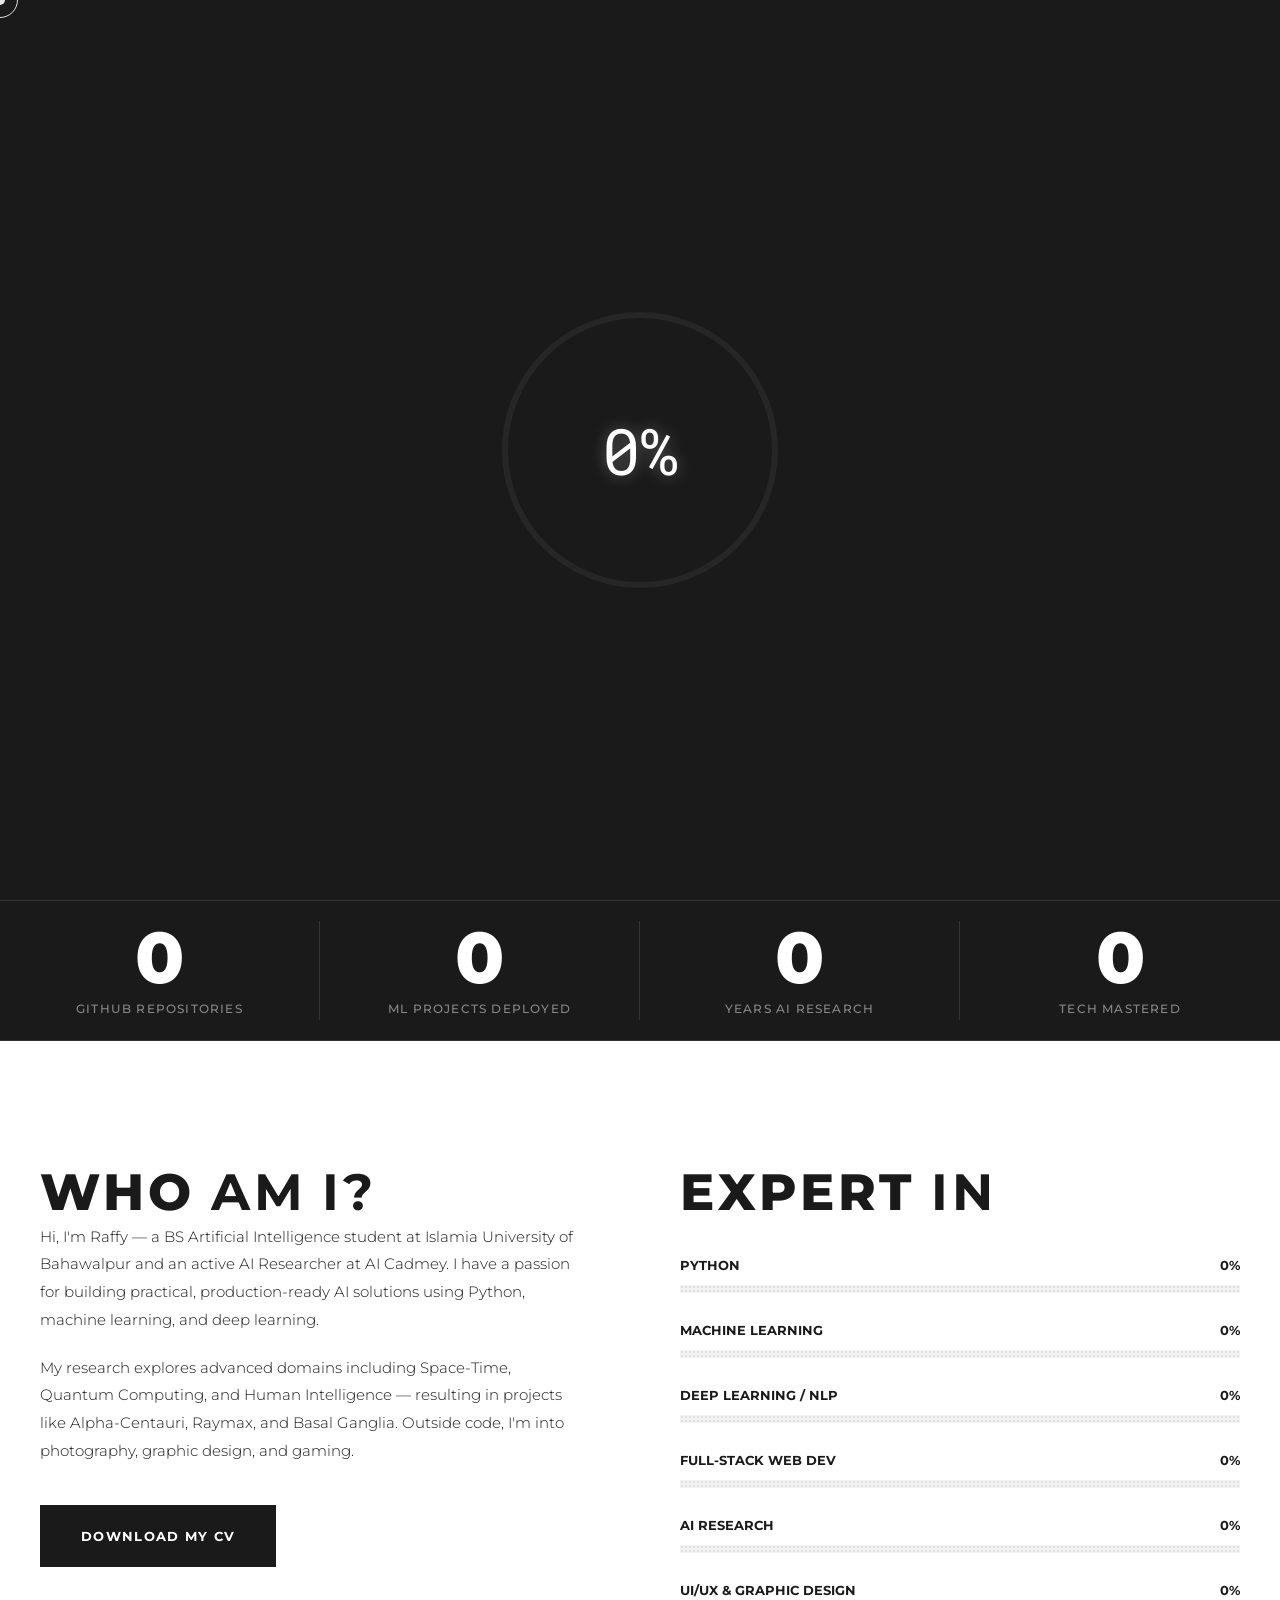
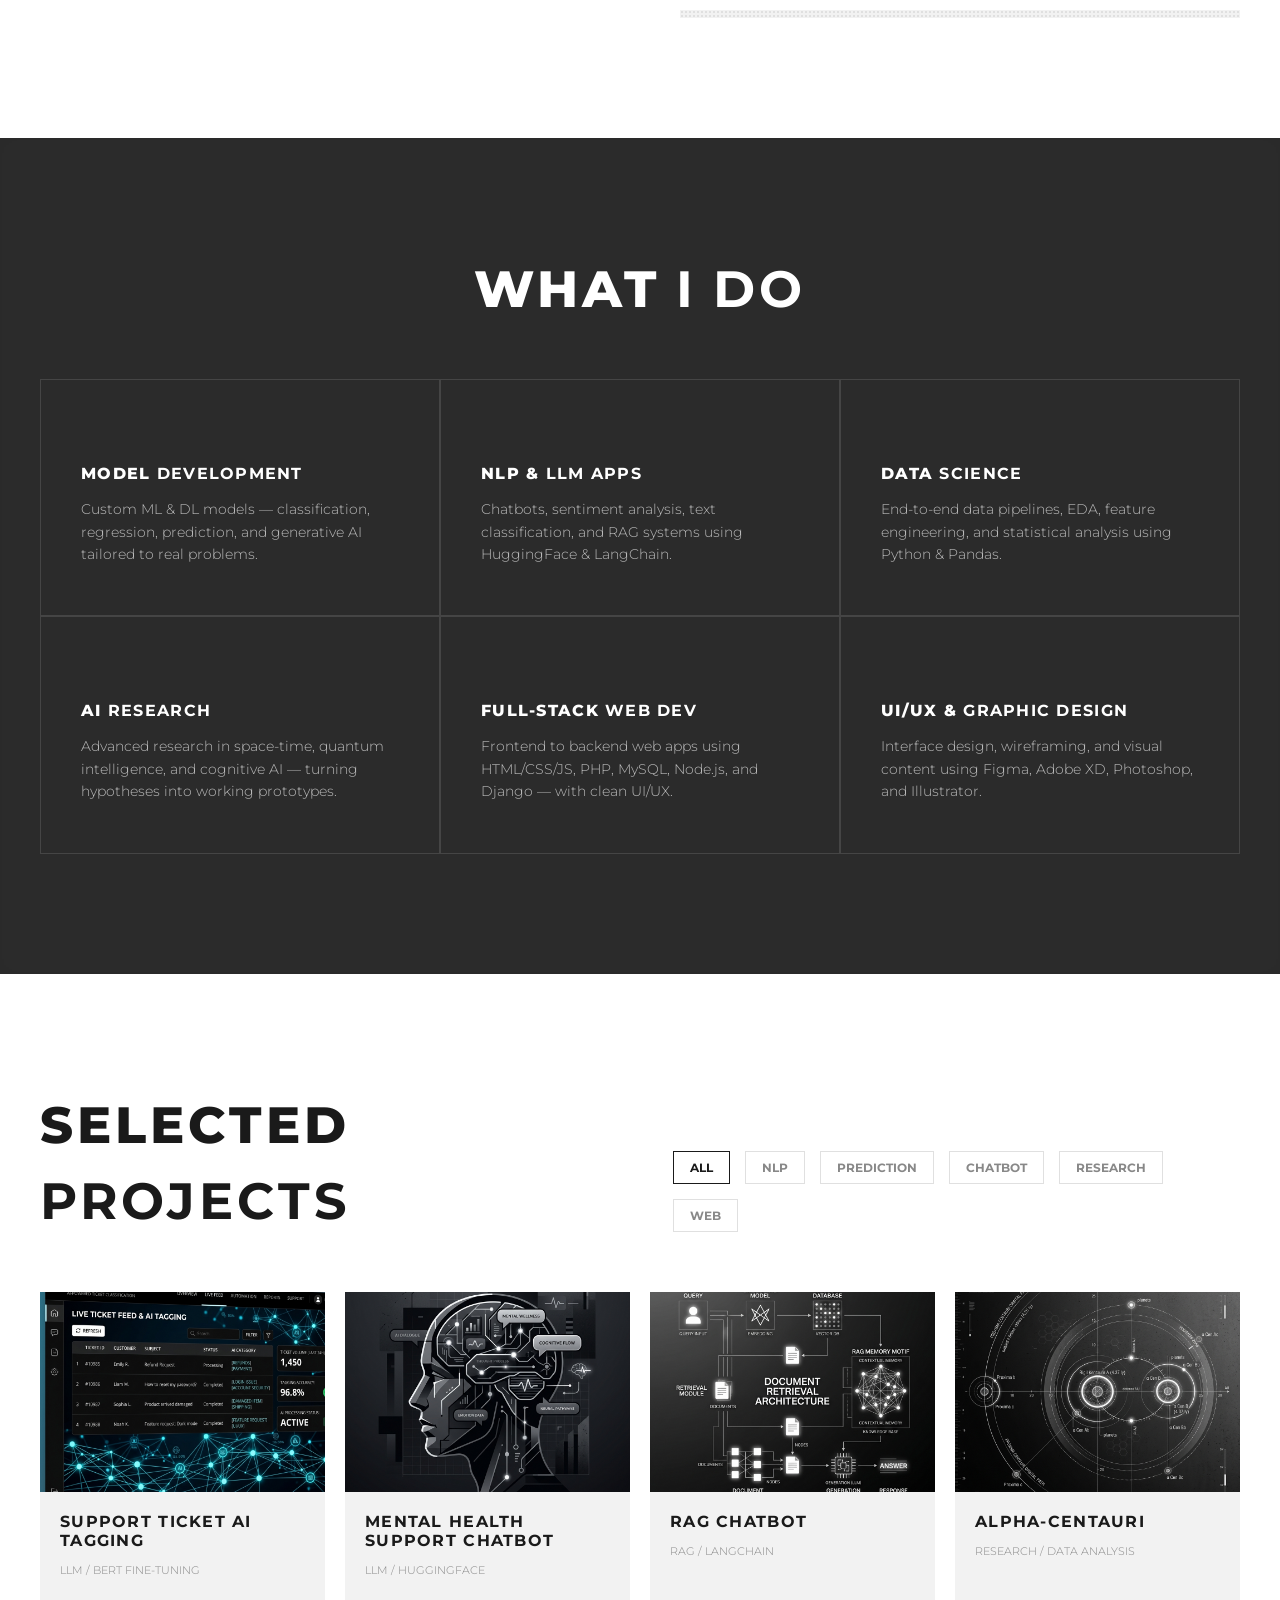
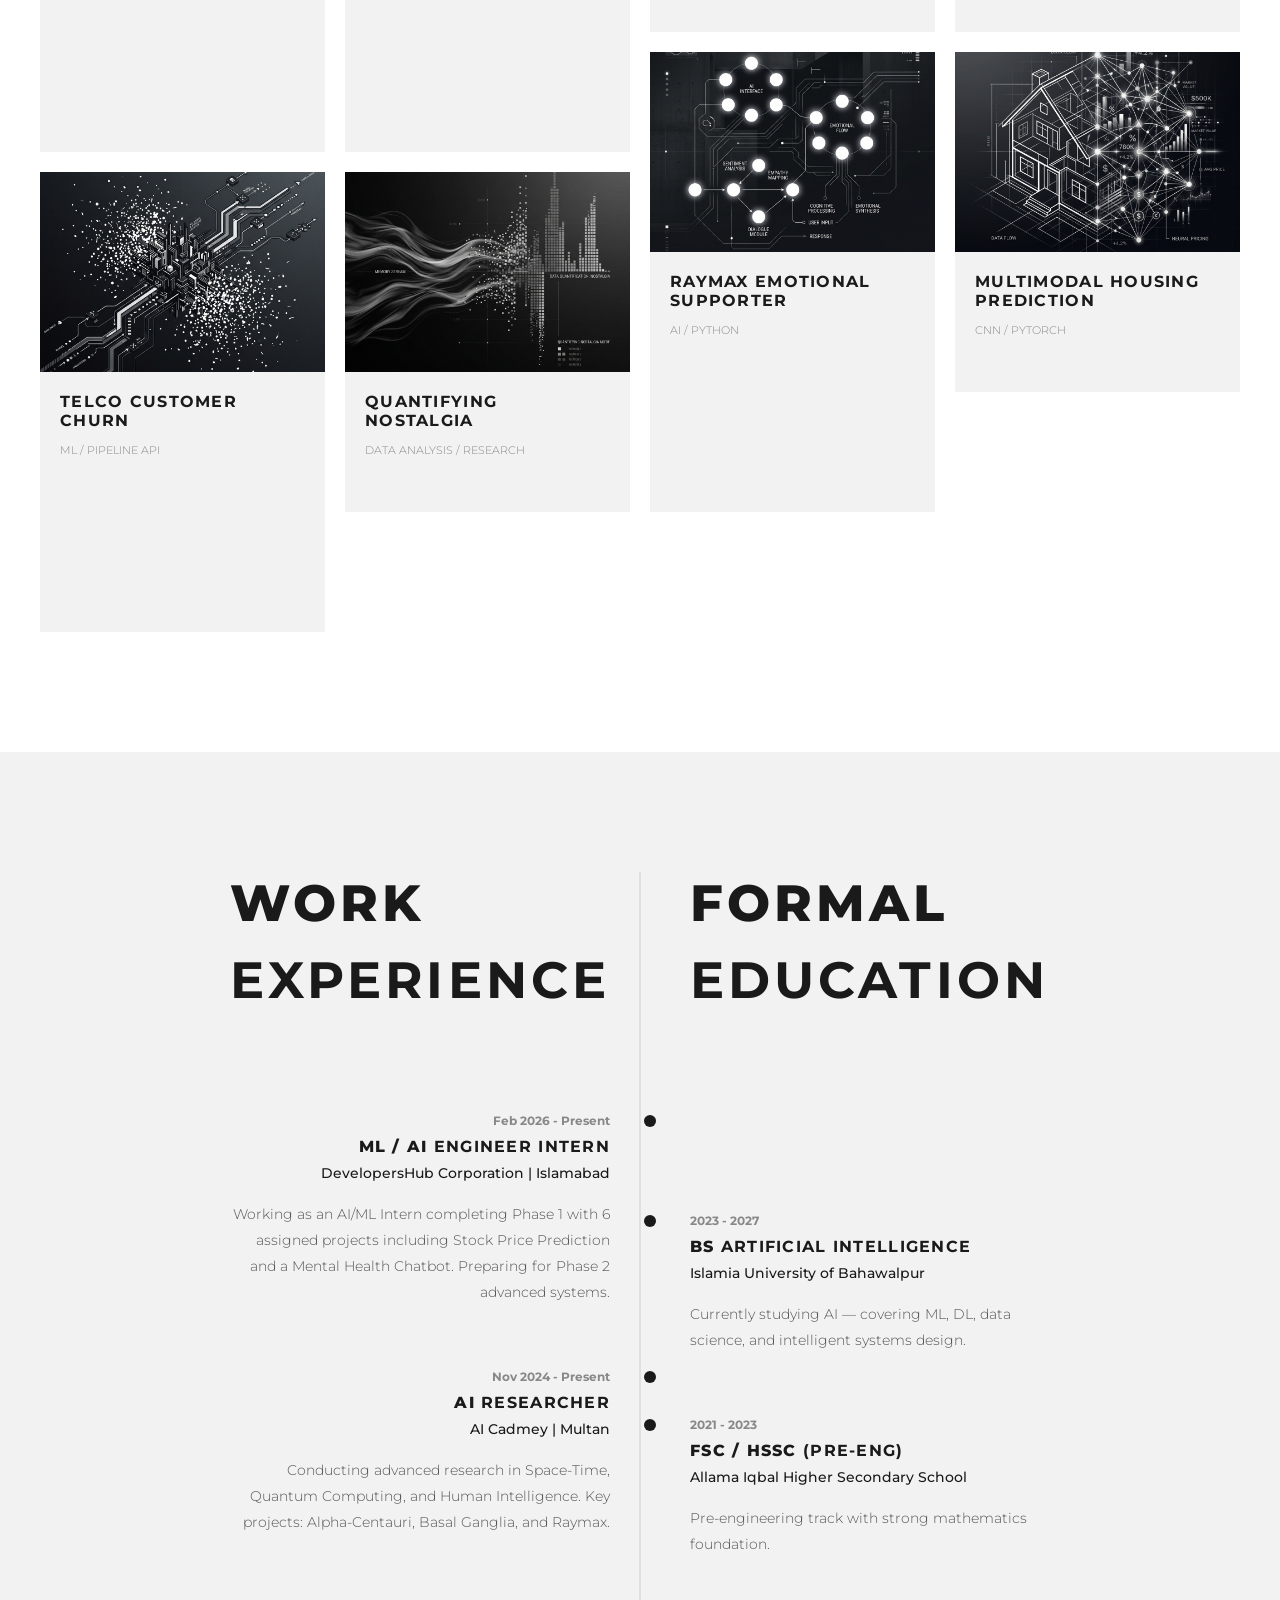
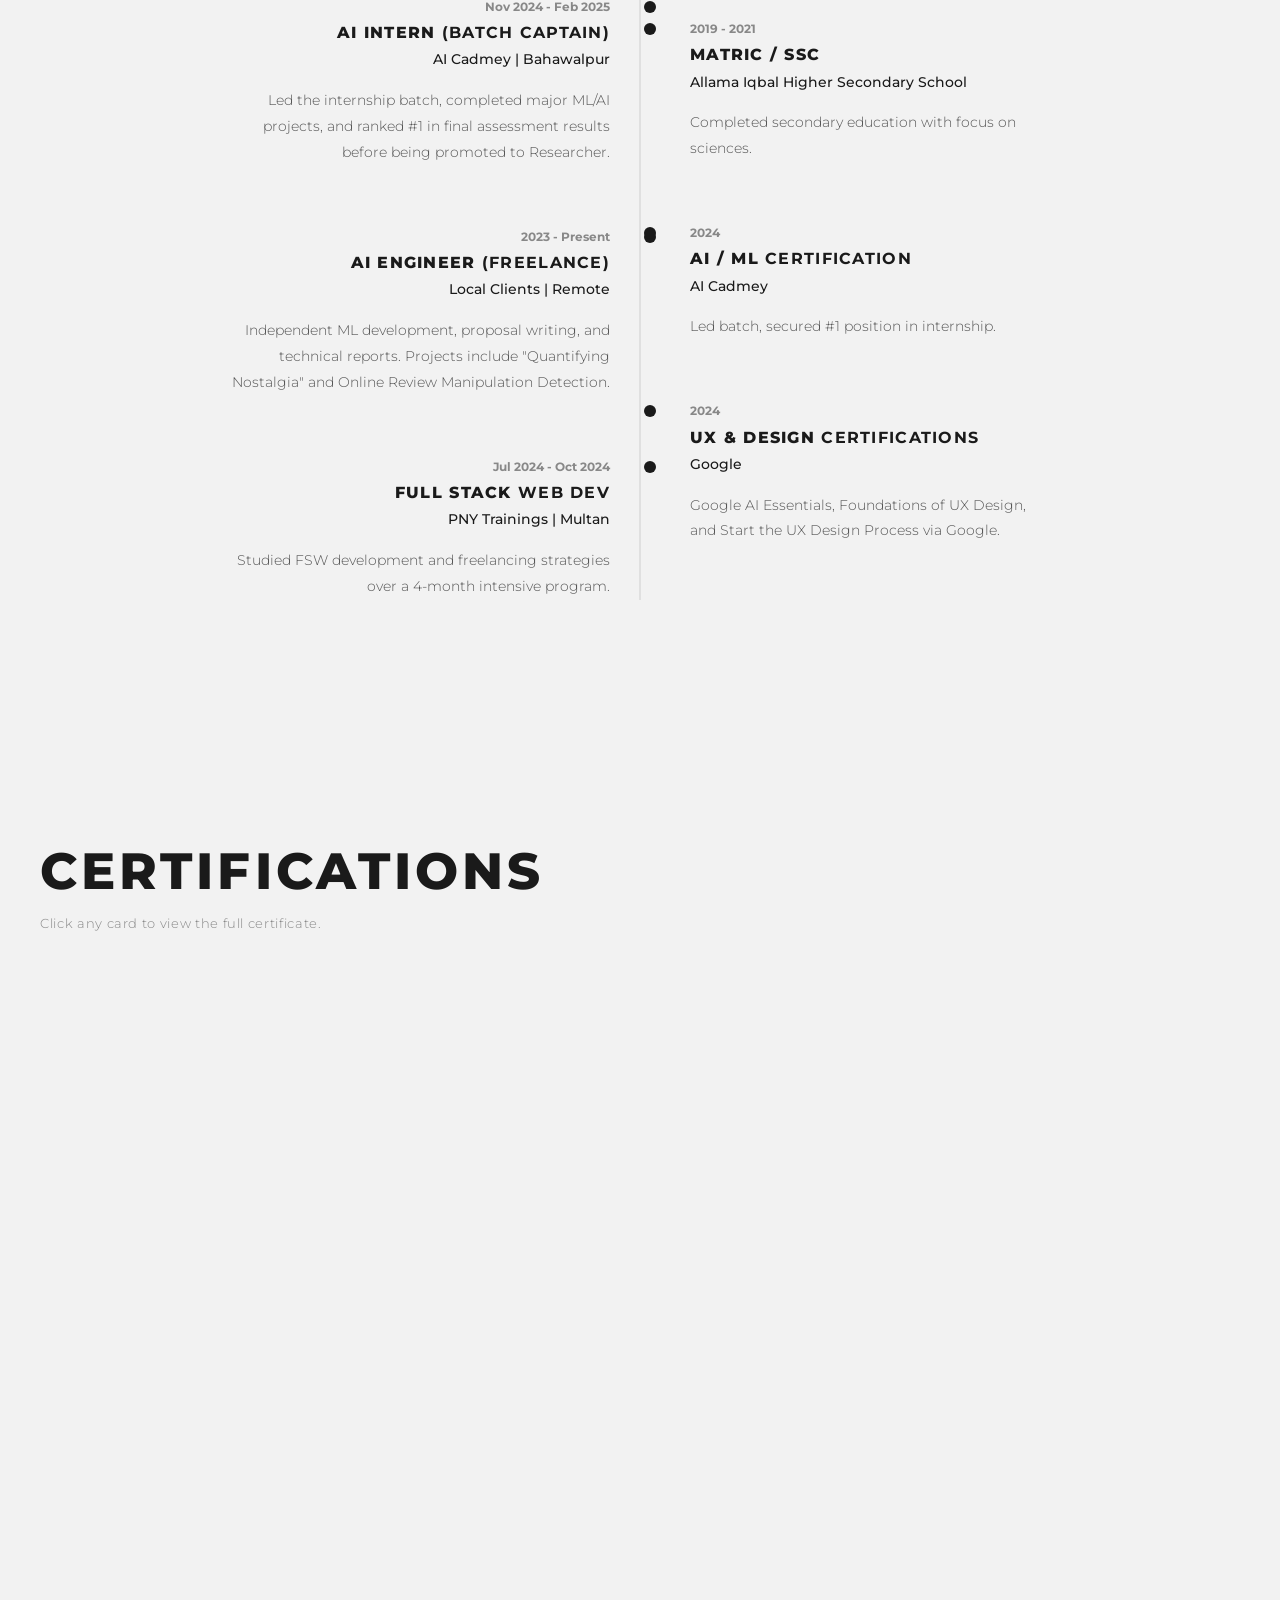
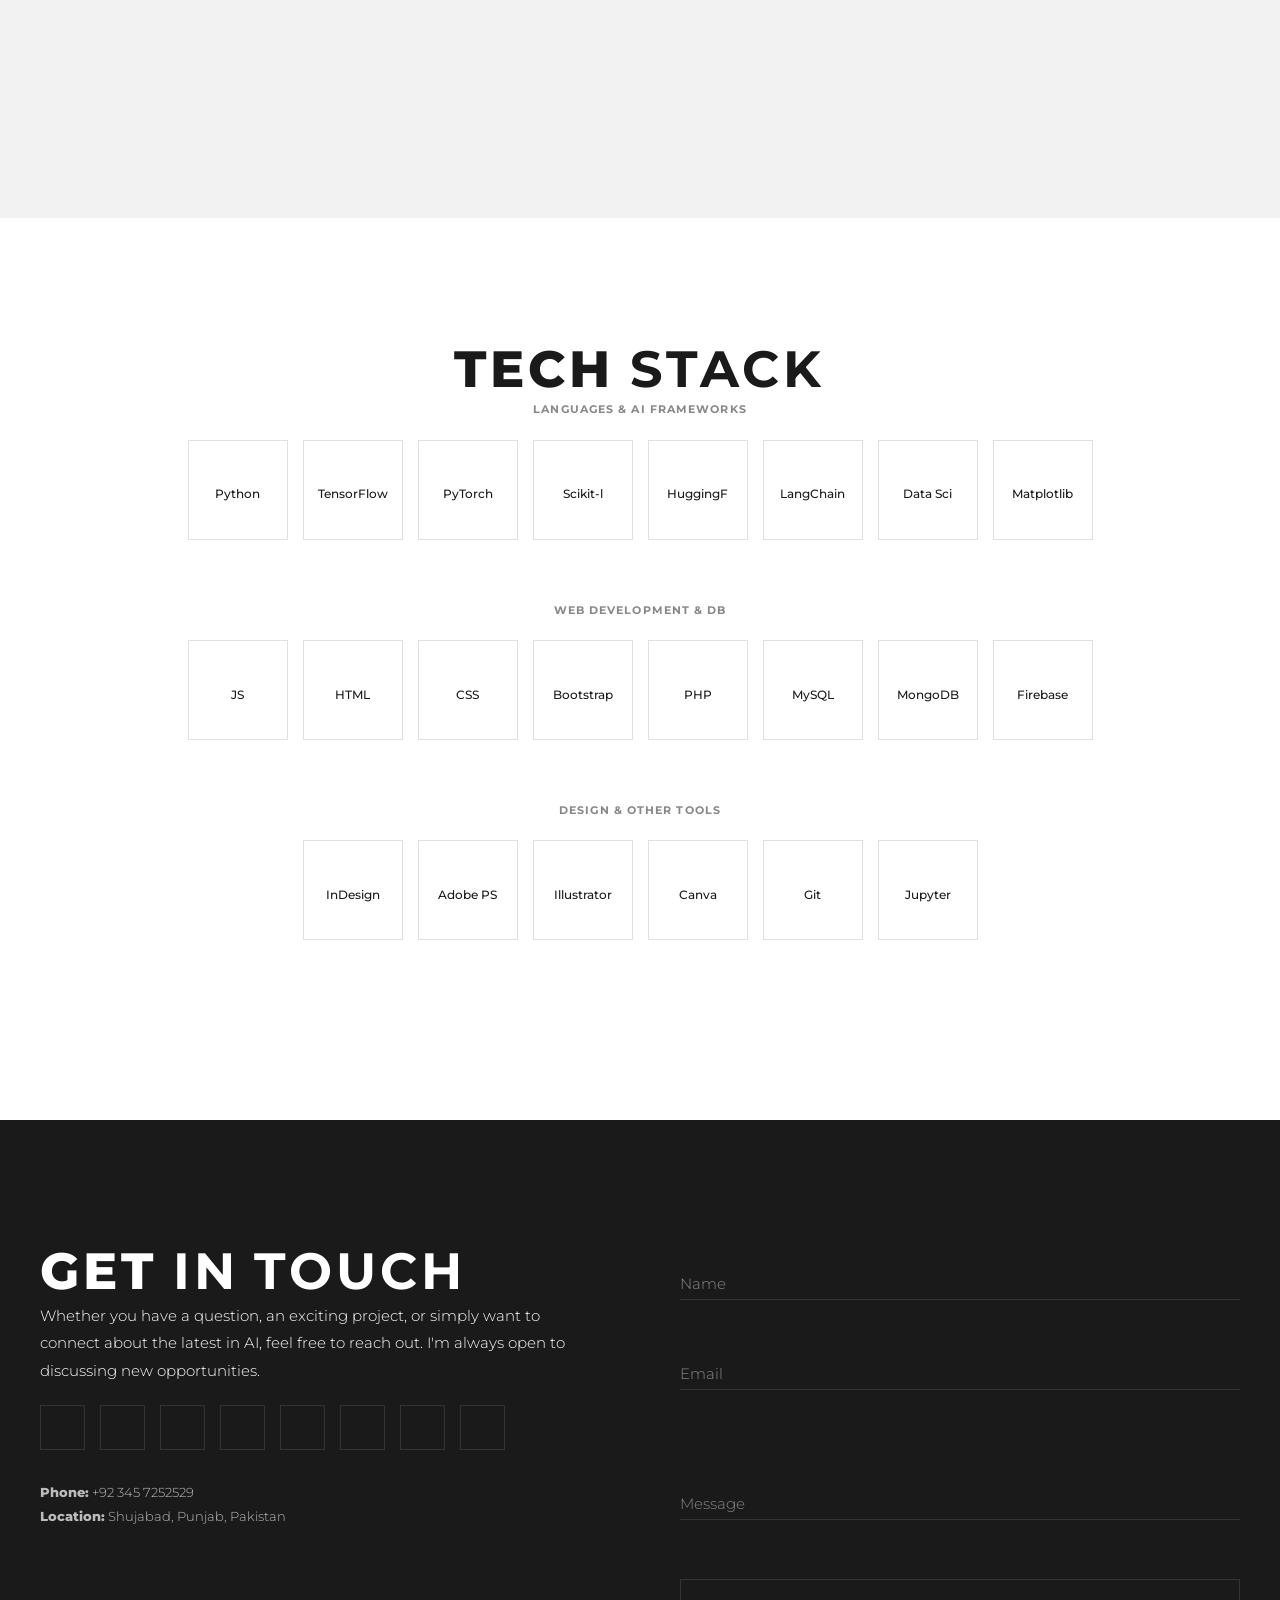
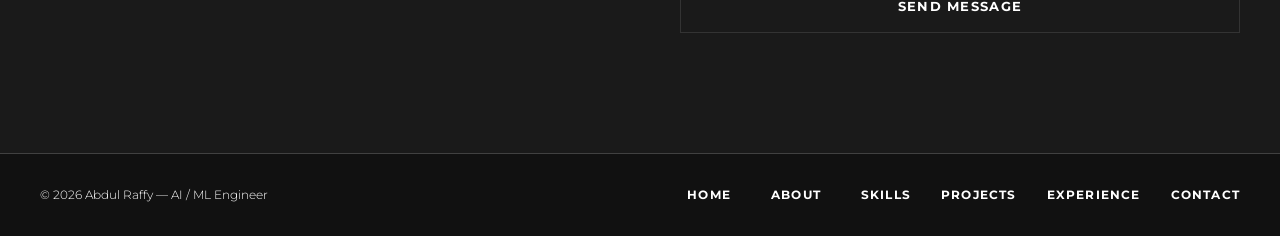
==== commit bd980ba4: "Fix broken loader: synchronized HTML structure with Neural Core logic" ====
--- a/index.html
+++ b/index.html
@@ -34,8 +34,14 @@
 
     <!-- Page Loader -->
     <div class="loader-overlay" id="loader">
-        <div class="loader-counter"><span id="loader-count">0</span>%</div>
-        <div class="loader-line"></div>
+        <div class="loader-core-wrapper">
+            <svg class="loader-svg" viewBox="0 0 100 100">
+                <circle class="loader-circle-bg" cx="50" cy="50" r="45"></circle>
+                <circle class="loader-circle-progress" cx="50" cy="50" r="45"></circle>
+            </svg>
+            <div class="loader-counter"><span id="loader-count">0</span>%</div>
+        </div>
+        <div class="data-packets" id="data-packets"></div>
         <div class="loader-half loader-top"></div>
         <div class="loader-half loader-bottom"></div>
     </div>
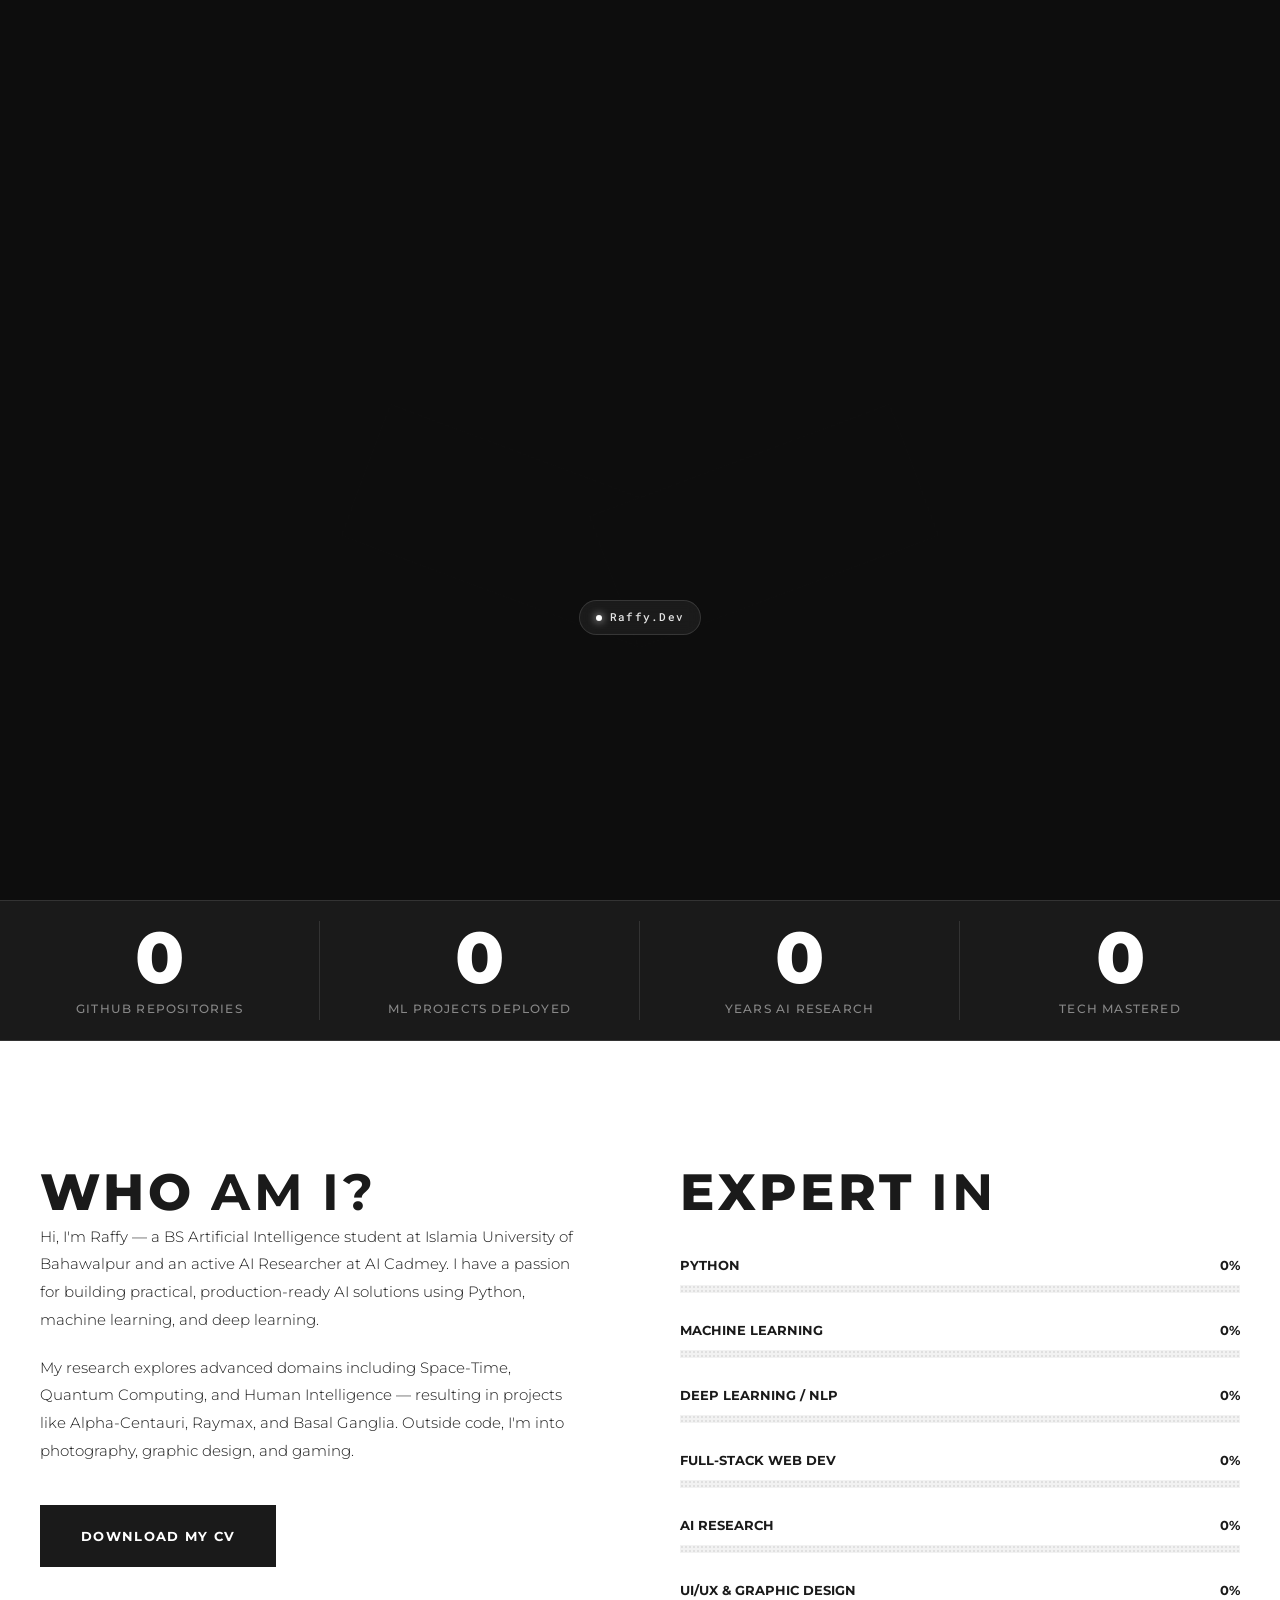
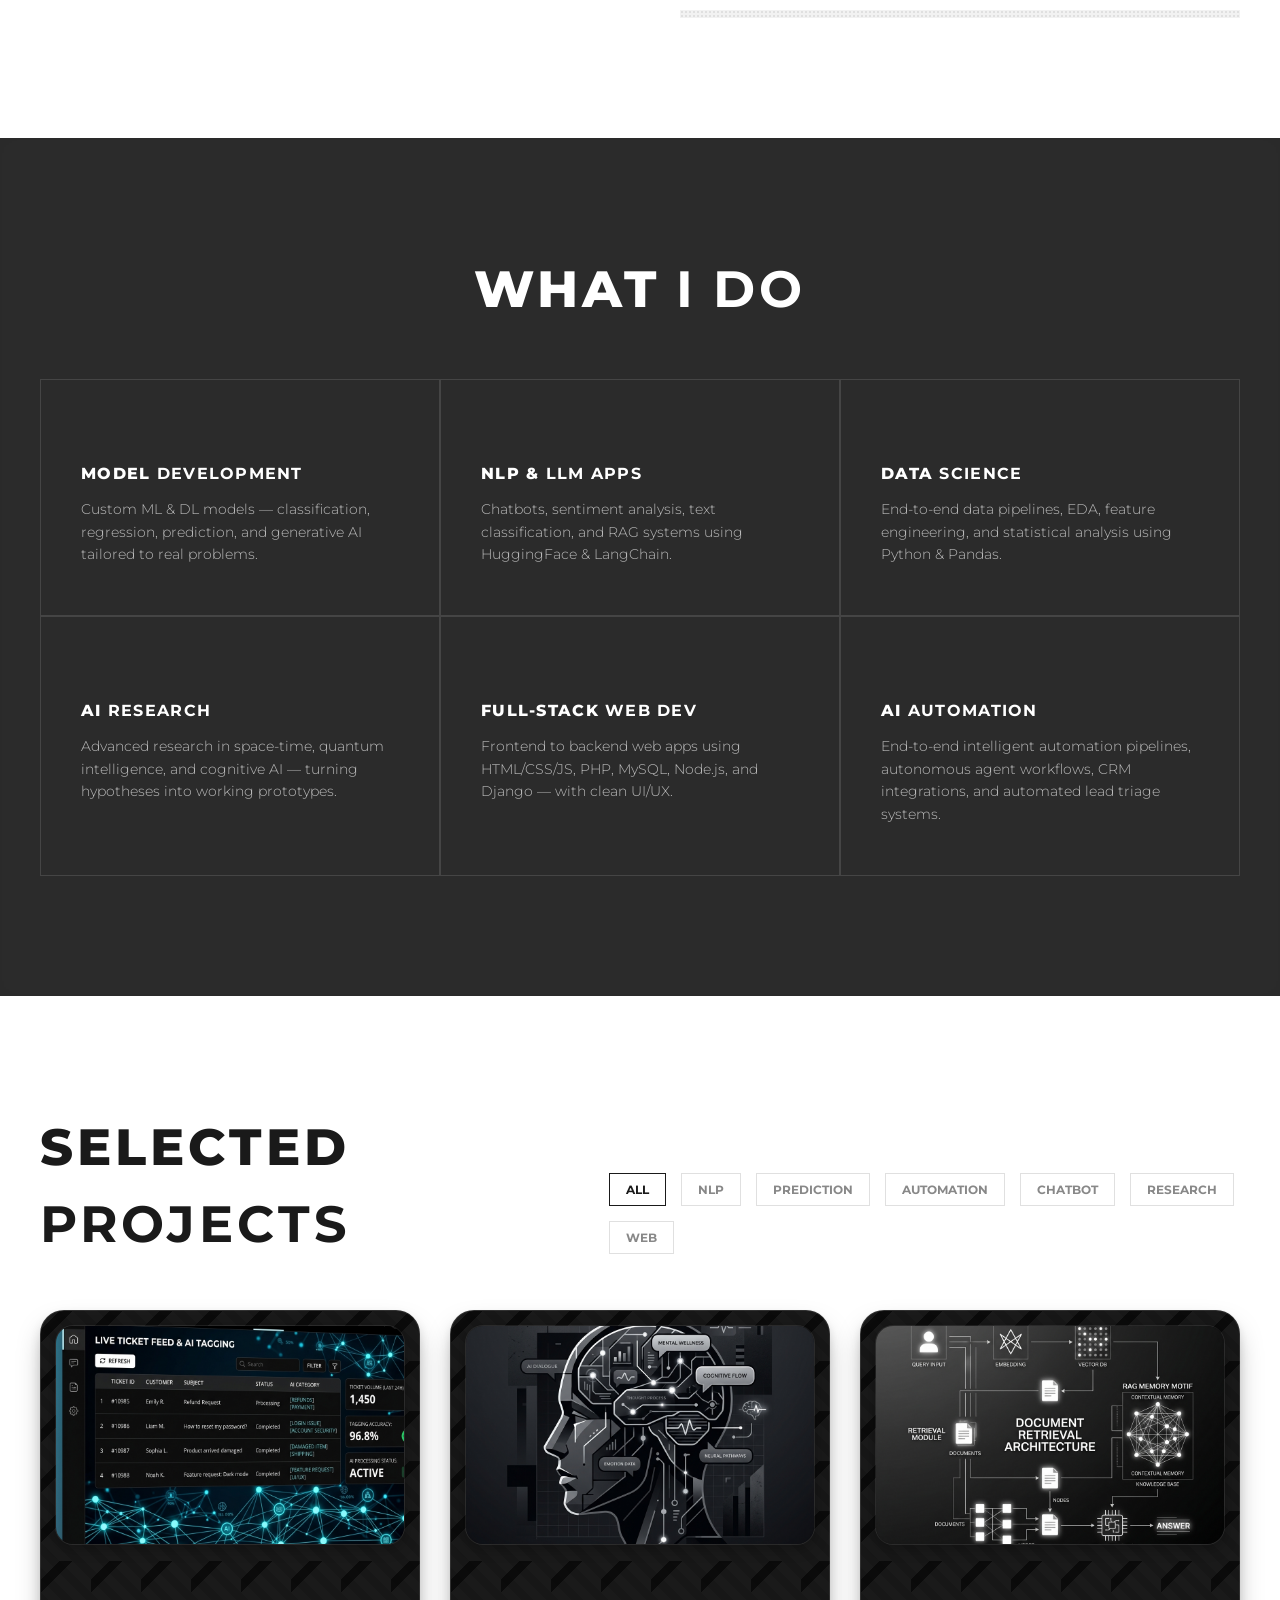
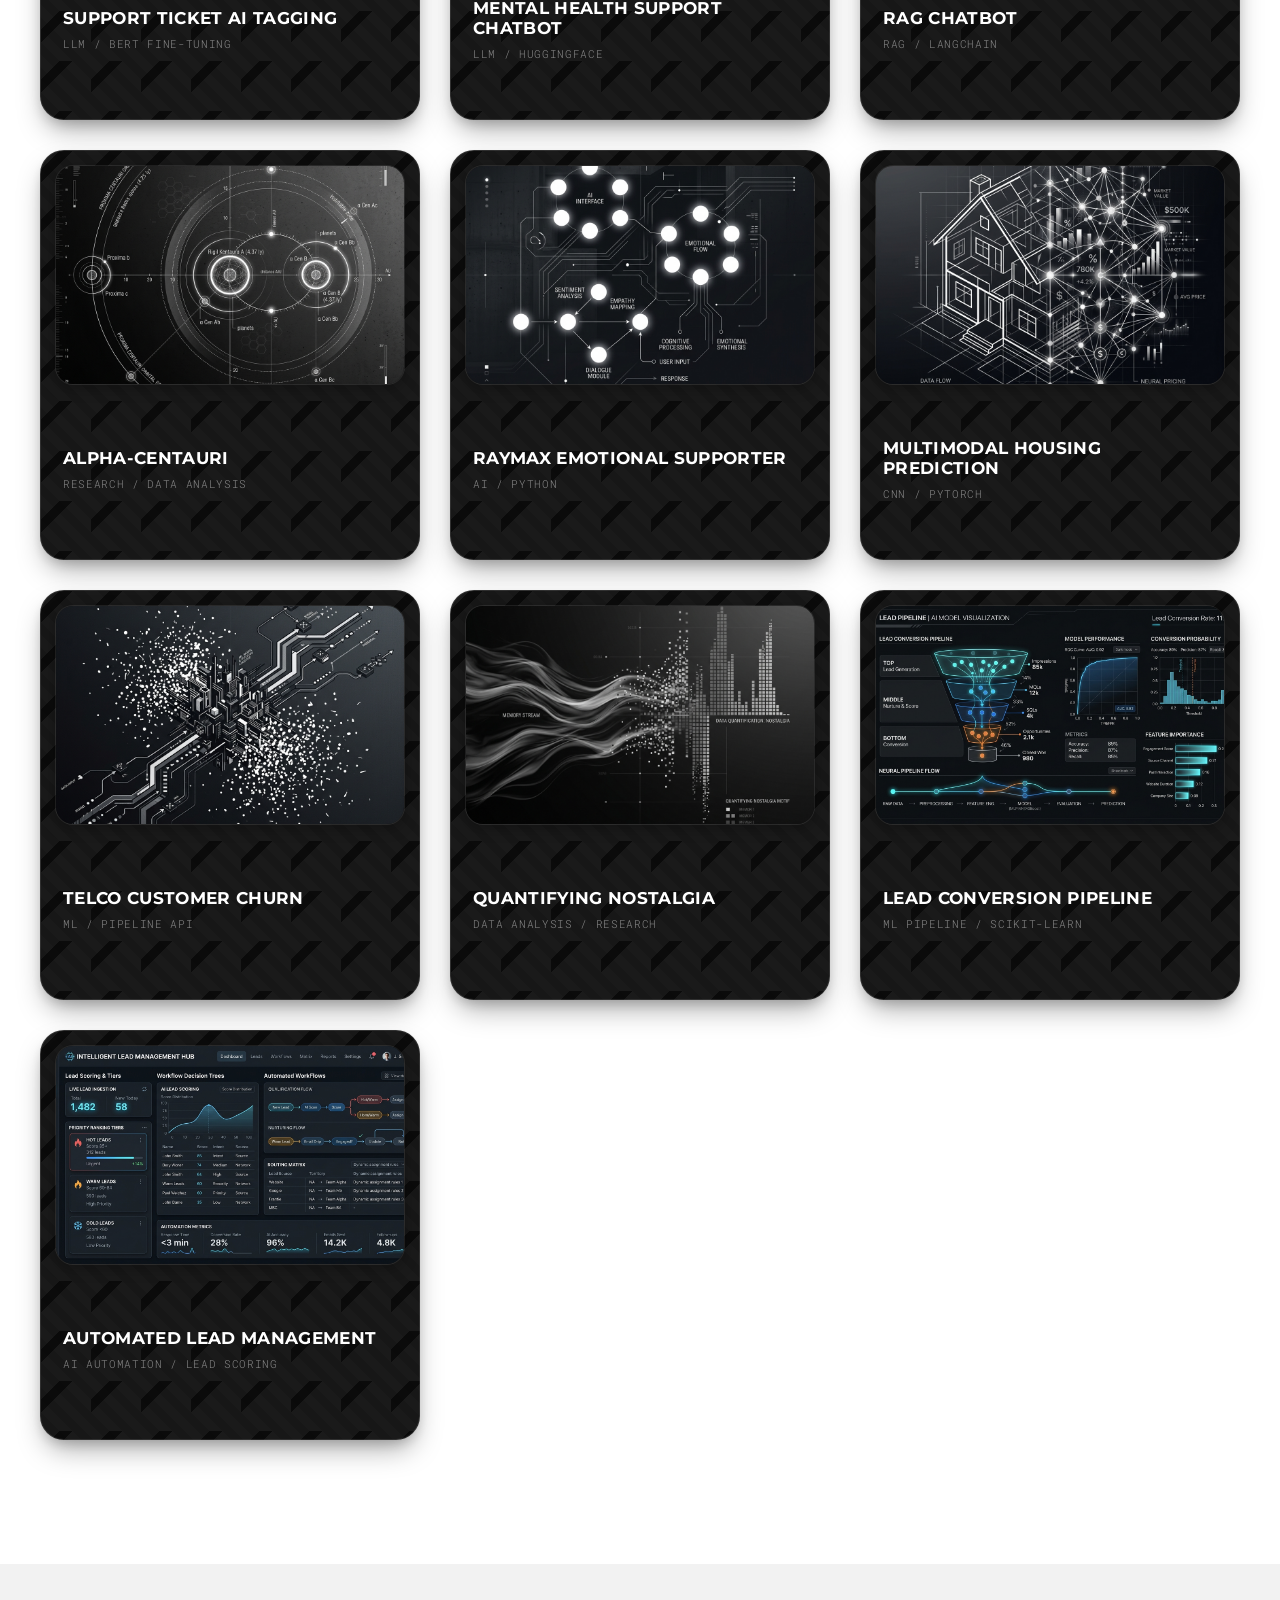
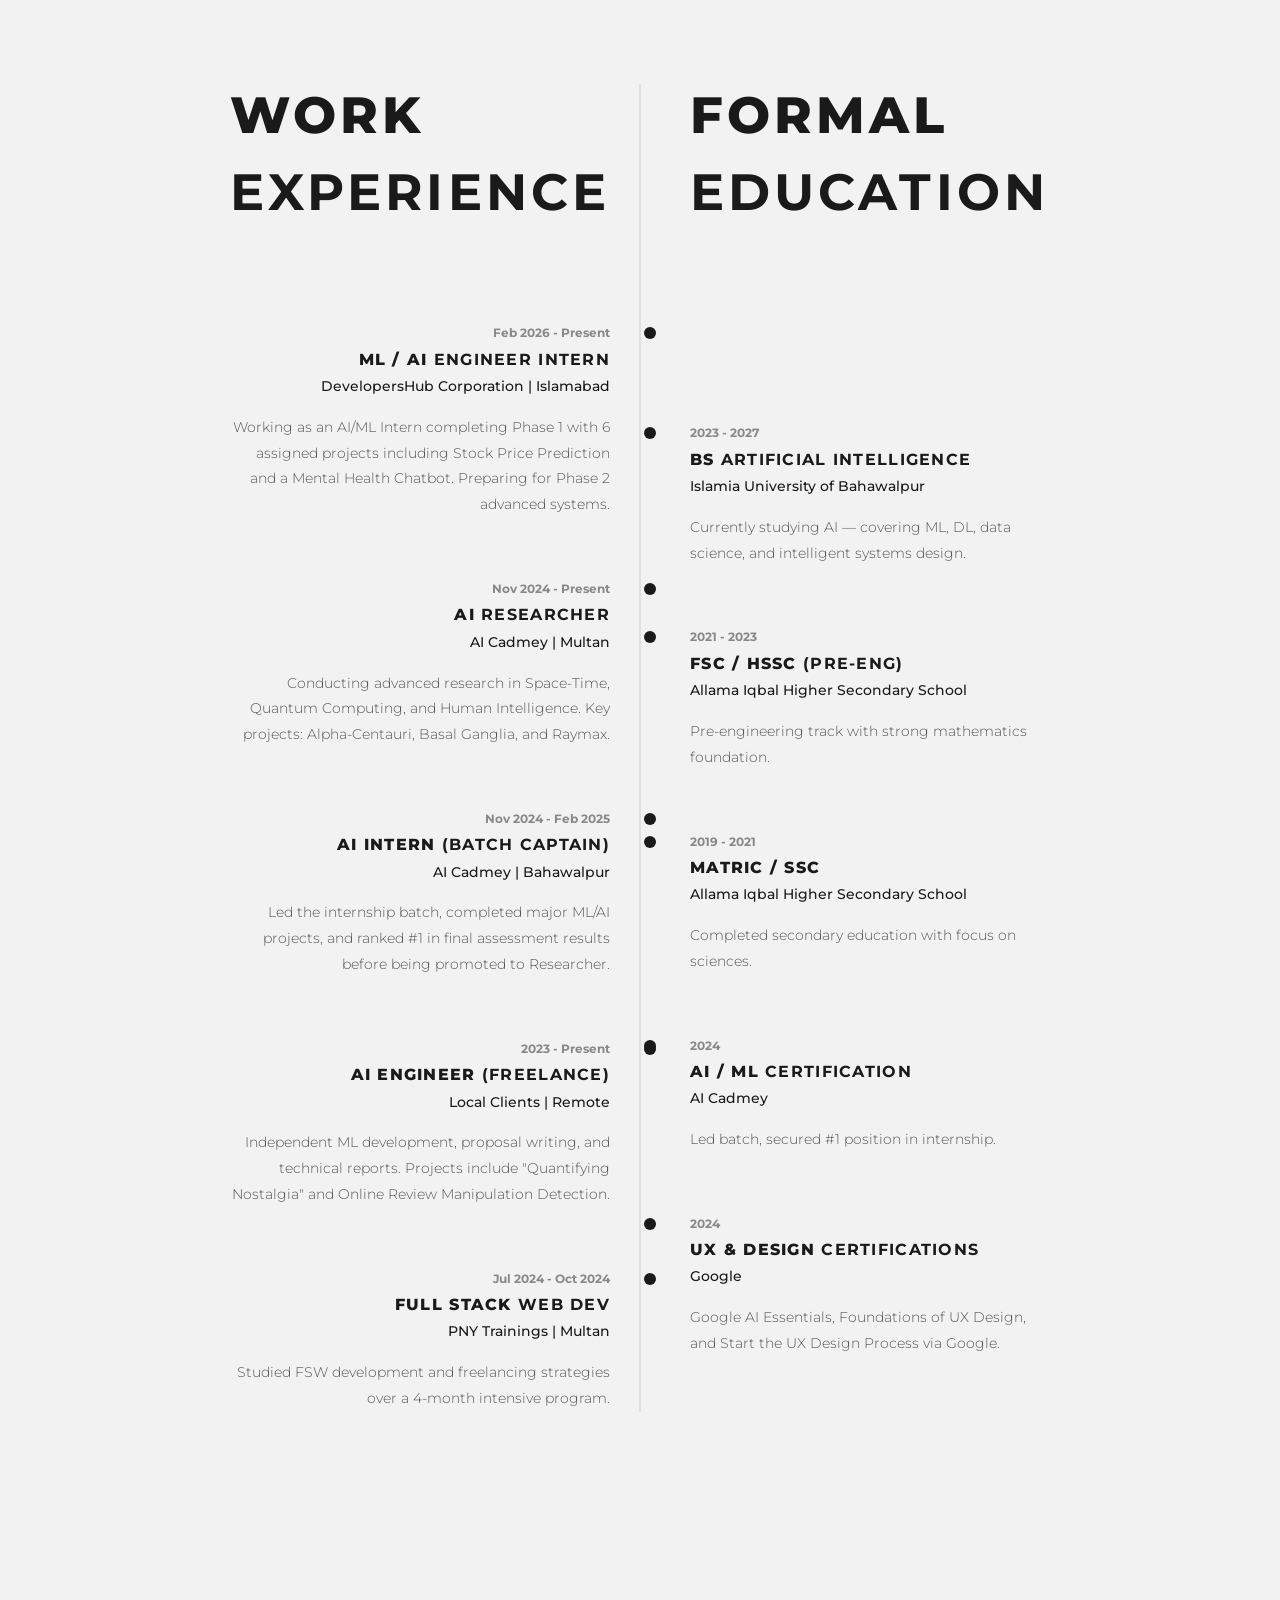
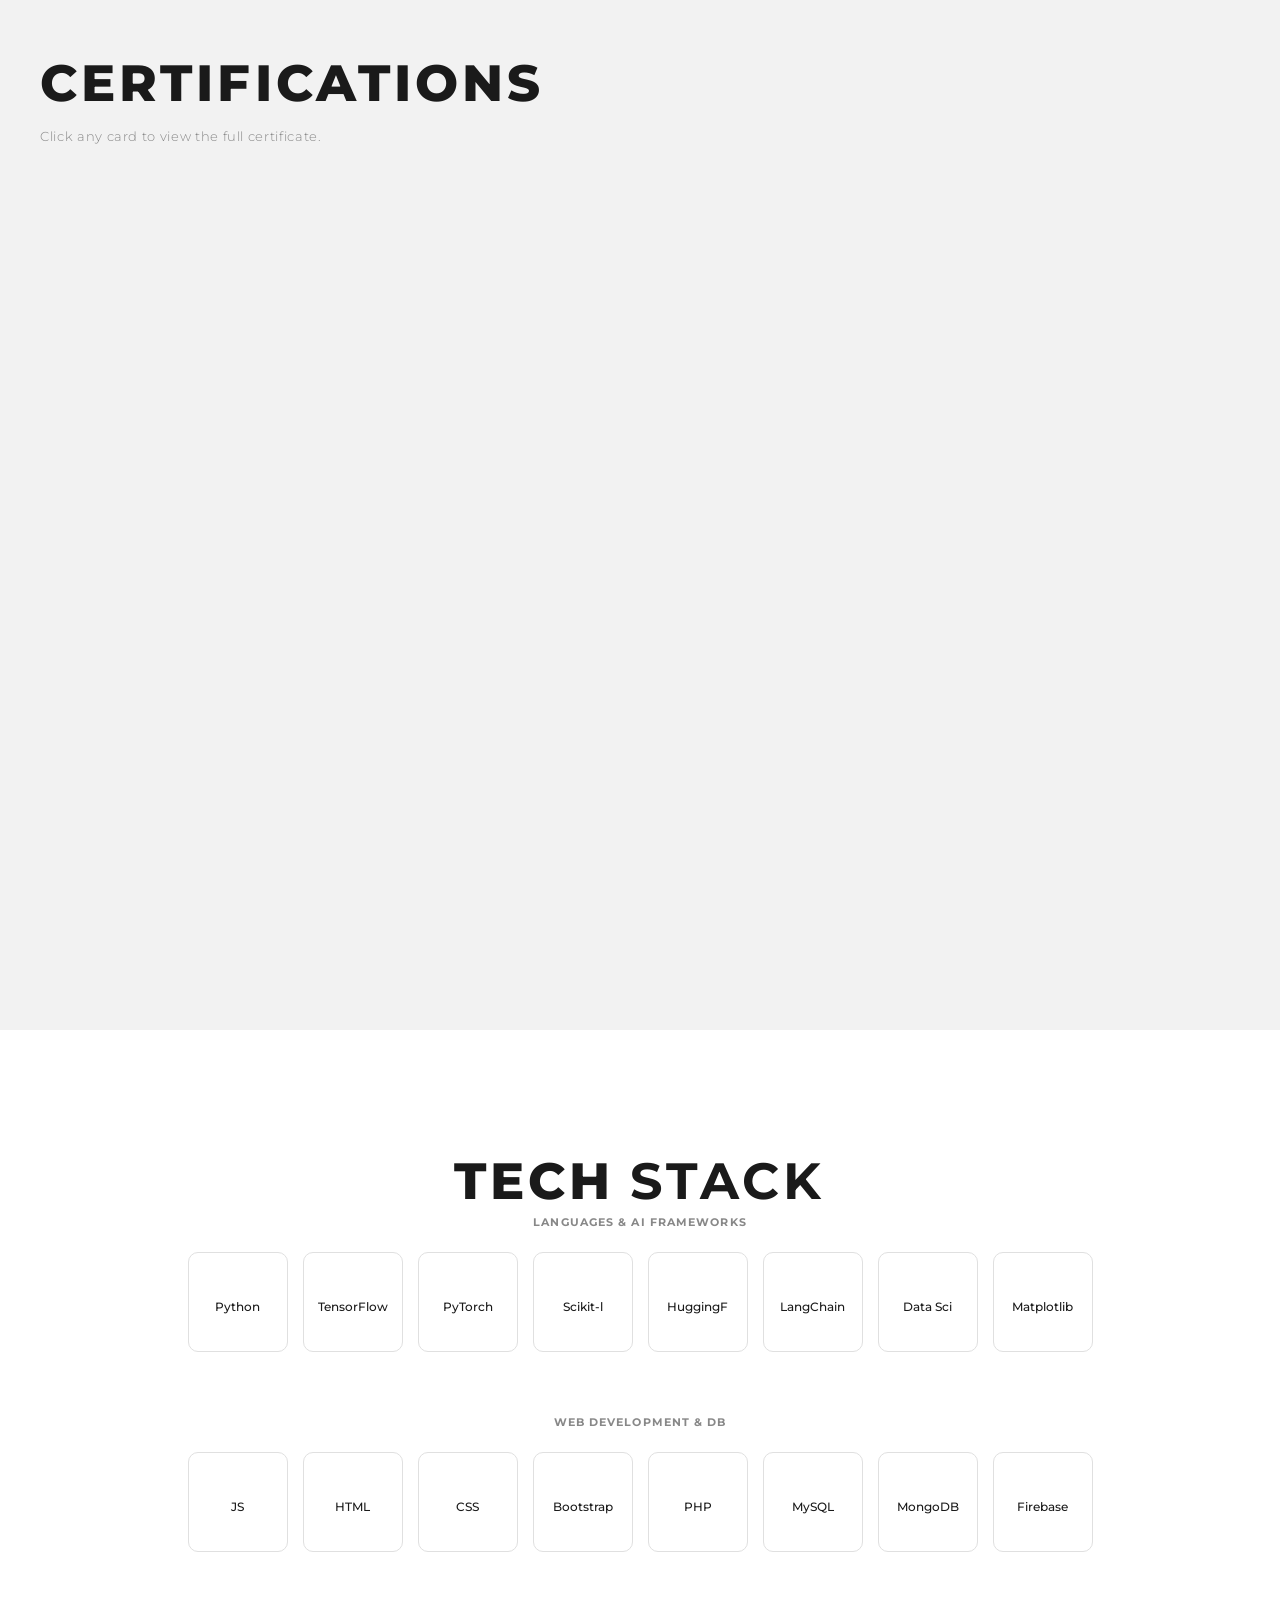
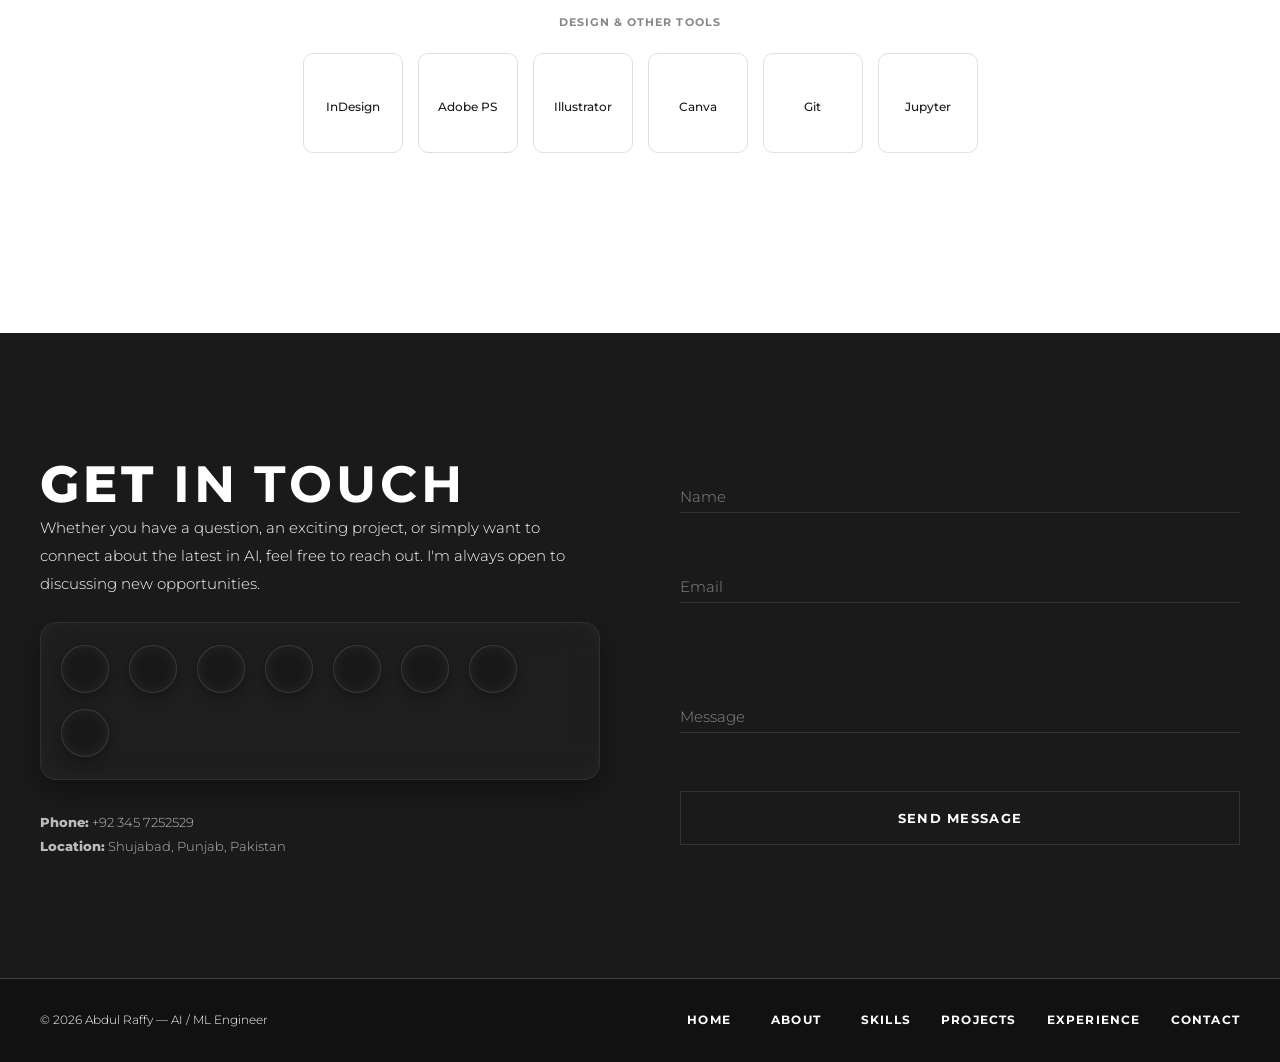
==== commit 8dfe4019: "Enhance UI: subtle glassy navbar, 3D voxel intro loader, custom cursor, tech tooltips, clean layout" ====
--- a/index.html
+++ b/index.html
@@ -32,24 +32,31 @@
 
 <body>
 
-    <!-- Page Loader -->
+    <!-- 3D Voxel Intro Loader -->
     <div class="loader-overlay" id="loader">
-        <div class="loader-core-wrapper">
-            <svg class="loader-svg" viewBox="0 0 100 100">
-                <circle class="loader-circle-bg" cx="50" cy="50" r="45"></circle>
-                <circle class="loader-circle-progress" cx="50" cy="50" r="45"></circle>
-            </svg>
-            <div class="loader-counter"><span id="loader-count">0</span>%</div>
+        <div class="loader-container">
+            <div class="loader">
+                <div class="box box0"><div></div></div>
+                <div class="box box1"><div></div></div>
+                <div class="box box2"><div></div></div>
+                <div class="box box3"><div></div></div>
+                <div class="box box4"><div></div></div>
+                <div class="box box5"><div></div></div>
+                <div class="box box6"><div></div></div>
+                <div class="box box7"><div></div></div>
+                <div class="ground"><div></div></div>
+            </div>
+            <div class="loader-status-tag">
+                <span class="loader-dot"></span>
+                <span class="loader-text">Raffy.Dev</span>
+            </div>
         </div>
-        <div class="data-packets" id="data-packets"></div>
-        <div class="loader-half loader-top"></div>
-        <div class="loader-half loader-bottom"></div>
     </div>
 
     <!-- Custom Cursor -->
-    <div class="cursor-dot" id="cursor-dot"></div>
-    <div class="cursor-ring" id="cursor-ring">
-        <span class="cursor-text">VIEW</span>
+    <div class="custom-cursor" id="custom-cursor">
+        <img src="assets/custom-cursor.png" alt="" class="custom-cursor-img">
+        <span class="custom-cursor-badge" id="custom-cursor-badge">VIEW</span>
     </div>
 
     <!-- Scroll Progress Bar -->
@@ -127,7 +134,7 @@
                 <div class="stat-label">GitHub Repositories</div>
             </div>
             <div class="stat-col">
-                <div class="stat-number" data-target="6">0</div>
+                <div class="stat-number" data-target="8">0</div>
                 <div class="stat-label">ML Projects Deployed</div>
             </div>
             <div class="stat-col">
@@ -269,10 +276,9 @@
                         <svg class="service-border">
                             <rect width="100%" height="100%"></rect>
                         </svg>
-                        <i class="ph ph-pen-nib icon-orbit"></i>
-                        <h3><strong>UI/UX &</strong> GRAPHIC DESIGN</h3>
-                        <p>Interface design, wireframing, and visual content using Figma, Adobe XD, Photoshop, and
-                            Illustrator.</p>
+                        <i class="ph ph-robot icon-orbit"></i>
+                        <h3><strong>AI</strong> AUTOMATION</h3>
+                        <p>End-to-end intelligent automation pipelines, autonomous agent workflows, CRM integrations, and automated lead triage systems.</p>
                     </div>
                 </div>
             </div>
@@ -290,6 +296,7 @@
                         <button class="filter-btn active" data-filter="all">All</button>
                         <button class="filter-btn" data-filter="nlp">NLP</button>
                         <button class="filter-btn" data-filter="prediction">Prediction</button>
+                        <button class="filter-btn" data-filter="automation">Automation</button>
                         <button class="filter-btn" data-filter="chatbot">Chatbot</button>
                         <button class="filter-btn" data-filter="research">Research</button>
                         <button class="filter-btn" data-filter="web">Web</button>
@@ -298,7 +305,7 @@
 
                 <div class="projects-masonry" id="projects-masonry">
 
-                    <div class="project-card" data-category="nlp" style="grid-row: span 4;" data-cursor="project">
+                    <div class="project-card" data-category="nlp" data-cursor="project">
                         <div class="layer-1">
                             <div class="project-thumb"><img src="./assets/support_ticket_ai_thumbnail_1776343967411.png" style="width:100%; height:100%; object-fit:cover; display:block;" alt="Support Ticket Tagging Thumbnail"></div>
                             <div class="project-base-info">
@@ -316,7 +323,7 @@
                         </div>
                     </div>
 
-                    <div class="project-card" data-category="chatbot" style="grid-row: span 4;" data-cursor="project">
+                    <div class="project-card" data-category="chatbot" data-cursor="project">
                         <div class="layer-1">
                             <div class="project-thumb"><img src="./assets/mental_health_thumbnail_1776086566537.png" style="width:100%; height:100%; object-fit:cover; display:block;" alt="Mental Health Chatbot Thumbnail"></div>
                             <div class="project-base-info">
@@ -335,7 +342,7 @@
                         </div>
                     </div>
 
-                    <div class="project-card" data-category="chatbot" style="grid-row: span 3;" data-cursor="project">
+                    <div class="project-card" data-category="chatbot" data-cursor="project">
                         <div class="layer-1">
                             <div class="project-thumb"><img src="./assets/rag_chatbot_thumbnail_1776086581459.png" style="width:100%; height:100%; object-fit:cover; display:block;" alt="RAG Chatbot Thumbnail"></div>
                             <div class="project-base-info">
@@ -354,7 +361,7 @@
                         </div>
                     </div>
 
-                    <div class="project-card" data-category="research" style="grid-row: span 3;" data-cursor="project">
+                    <div class="project-card" data-category="research" data-cursor="project">
                         <div class="layer-1">
                             <div class="project-thumb"><img src="./assets/alpha_centauri_thumbnail_1776086610406.png" style="width:100%; height:100%; object-fit:cover; display:block;" alt="Alpha-Centauri Thumbnail"></div>
                             <div class="project-base-info">
@@ -374,7 +381,7 @@
                         </div>
                     </div>
 
-                    <div class="project-card" data-category="chatbot" style="grid-row: span 4;" data-cursor="project">
+                    <div class="project-card" data-category="chatbot" data-cursor="project">
                         <div class="layer-1">
                             <div class="project-thumb"><img src="./assets/raymax_thumbnail_1776086235791.png" style="width:100%; height:100%; object-fit:cover; display:block;" alt="Raymax Emotional Supporter Thumbnail"></div>
                             <div class="project-base-info">
@@ -392,8 +399,7 @@
                         </div>
                     </div>
 
-                    <div class="project-card" data-category="prediction" style="grid-row: span 3;"
-                        data-cursor="project">
+                    <div class="project-card" data-category="prediction" data-cursor="project">
                         <div class="layer-1">
                             <div class="project-thumb"><img src="./assets/multimodal_housing_thumbnail_1776087158875.png" style="width:100%; height:100%; object-fit:cover; display:block;" alt="Multimodal Housing Price Prediction Thumbnail"></div>
                             <div class="project-base-info">
@@ -411,7 +417,7 @@
                         </div>
                     </div>
 
-                    <div class="project-card" data-category="prediction" style="grid-row: span 4;" data-cursor="project">
+                    <div class="project-card" data-category="prediction" data-cursor="project">
                         <div class="layer-1">
                             <div class="project-thumb"><img src="./assets/customer_churn_thumbnail_1776086321787.png" style="width:100%; height:100%; object-fit:cover; display:block;" alt="Telco Customer Churn Thumbnail"></div>
                             <div class="project-base-info">
@@ -429,7 +435,7 @@
                         </div>
                     </div>
                     
-                    <div class="project-card" data-category="research" style="grid-row: span 3;" data-cursor="project">
+                    <div class="project-card" data-category="research" data-cursor="project">
                         <div class="layer-1">
                             <div class="project-thumb"><img src="./assets/quantifying_nostalgia_thumbnail_1776087131824.png" style="width:100%; height:100%; object-fit:cover; display:block;" alt="Quantifying Nostalgia Thumbnail"></div>
                             <div class="project-base-info">
@@ -444,6 +450,40 @@
                             <p>A data-driven exploration analyzing the patterns and metrics of nostalgic sentiment.</p>
                             <a href="https://github.com/Raffy0-1/Quantifying-Nostalgia.git" target="_blank"
                                 style="margin-top:15px; display:inline-block; font-size:12px; font-weight:700; text-decoration:underline;">GITHUB</a>
+                        </div>
+                    </div>
+
+                    <div class="project-card" data-category="prediction" data-cursor="project">
+                        <div class="layer-1">
+                            <div class="project-thumb"><img src="./assets/lead_conversion_thumbnail.jpg" style="width:100%; height:100%; object-fit:cover; display:block;" alt="Lead Conversion Pipeline Thumbnail"></div>
+                            <div class="project-base-info">
+                                <h4>Lead Conversion Pipeline</h4>
+                                <span>ML Pipeline / Scikit-Learn</span>
+                            </div>
+                        </div>
+                        <div class="layer-2"></div>
+                        <div class="layer-3">
+                            <span class="case-label">PREDICTION</span>
+                            <h4>Lead Conversion Pipeline</h4>
+                            <p>End-to-end predictive machine learning pipeline with automated feature engineering, outlier detection, and conversion probability scoring.</p>
+                            <a href="https://github.com/Raffy0-1/lead-conversion-pipeline.git" target="_blank">GITHUB</a>
+                        </div>
+                    </div>
+
+                    <div class="project-card" data-category="automation" data-cursor="project">
+                        <div class="layer-1">
+                            <div class="project-thumb"><img src="./assets/automated_lead_thumbnail.jpg" style="width:100%; height:100%; object-fit:cover; display:block;" alt="Automated Lead Management System Thumbnail"></div>
+                            <div class="project-base-info">
+                                <h4>Automated Lead Management</h4>
+                                <span>AI Automation / Lead Scoring</span>
+                            </div>
+                        </div>
+                        <div class="layer-2"></div>
+                        <div class="layer-3">
+                            <span class="case-label">AUTOMATION</span>
+                            <h4>Automated Lead Management</h4>
+                            <p>Intelligent lead scoring and automated triage system that classifies incoming prospects, calculates priority scores, and routes high-intent opportunities.</p>
+                            <a href="https://github.com/Raffy0-1/Automated-Lead-Management-System.git" target="_blank">GITHUB</a>
                         </div>
                     </div>
                 </div>
@@ -666,27 +706,35 @@
                     <div class="tech-grid">
                         <a href="https://docs.python.org/3/" target="_blank" class="tech-cell" data-tooltip="Python">
                             <i class="ph ph-file-py"></i><span>Python</span>
+                            <span class="tech-hover-tooltip">Python</span>
                         </a>
                         <a href="https://www.tensorflow.org/api_docs" target="_blank" class="tech-cell" data-tooltip="TensorFlow">
                             <i class="ph ph-brain"></i><span>TensorFlow</span>
+                            <span class="tech-hover-tooltip">TensorFlow</span>
                         </a>
                         <a href="https://pytorch.org/docs/" target="_blank" class="tech-cell" data-tooltip="PyTorch">
                             <i class="ph ph-fire"></i><span>PyTorch</span>
+                            <span class="tech-hover-tooltip">PyTorch</span>
                         </a>
                         <a href="https://scikit-learn.org/stable/" target="_blank" class="tech-cell" data-tooltip="Scikit-learn">
                             <i class="ph ph-intersect"></i><span>Scikit-l</span>
+                            <span class="tech-hover-tooltip">Scikit-learn</span>
                         </a>
                         <a href="https://huggingface.co/docs" target="_blank" class="tech-cell" data-tooltip="HuggingFace">
                             <i class="ph ph-smiley"></i><span>HuggingF</span>
+                            <span class="tech-hover-tooltip">Hugging Face</span>
                         </a>
                         <a href="https://python.langchain.com/docs/get_started/introduction" target="_blank" class="tech-cell" data-tooltip="LangChain">
                             <i class="ph ph-link"></i><span>LangChain</span>
+                            <span class="tech-hover-tooltip">LangChain</span>
                         </a>
                         <a href="https://pandas.pydata.org/docs/" target="_blank" class="tech-cell" data-tooltip="Pandas & NumPy">
                             <i class="ph ph-table"></i><span>Data Sci</span>
+                            <span class="tech-hover-tooltip">Pandas & NumPy</span>
                         </a>
                         <a href="https://matplotlib.org/stable/" target="_blank" class="tech-cell" data-tooltip="Matplotlib">
                             <i class="ph ph-chart-line-up"></i><span>Matplotlib</span>
+                            <span class="tech-hover-tooltip">Matplotlib</span>
                         </a>
                     </div>
                 </div>
@@ -696,27 +744,35 @@
                     <div class="tech-grid">
                         <a href="https://developer.mozilla.org/en-US/docs/Web/JavaScript" target="_blank" class="tech-cell" data-tooltip="JavaScript">
                             <i class="ph ph-file-js"></i><span>JS</span>
+                            <span class="tech-hover-tooltip">JavaScript</span>
                         </a>
                         <a href="https://developer.mozilla.org/en-US/docs/Web/HTML" target="_blank" class="tech-cell" data-tooltip="HTML5">
                             <i class="ph ph-file-html"></i><span>HTML</span>
+                            <span class="tech-hover-tooltip">HTML5</span>
                         </a>
                         <a href="https://developer.mozilla.org/en-US/docs/Web/CSS" target="_blank" class="tech-cell" data-tooltip="CSS3">
                             <i class="ph ph-file-css"></i><span>CSS</span>
+                            <span class="tech-hover-tooltip">CSS3</span>
                         </a>
                         <a href="https://getbootstrap.com/docs/" target="_blank" class="tech-cell" data-tooltip="Bootstrap">
                             <i class="ph ph-layout"></i><span>Bootstrap</span>
+                            <span class="tech-hover-tooltip">Bootstrap</span>
                         </a>
                         <a href="https://laravel.com/docs" target="_blank" class="tech-cell" data-tooltip="PHP & Laravel">
                             <i class="ph ph-code"></i><span>PHP</span>
+                            <span class="tech-hover-tooltip">PHP & Laravel</span>
                         </a>
                         <a href="https://dev.mysql.com/doc/" target="_blank" class="tech-cell" data-tooltip="MySQL">
                             <i class="ph ph-database"></i><span>MySQL</span>
+                            <span class="tech-hover-tooltip">MySQL</span>
                         </a>
                         <a href="https://www.mongodb.com/docs/" target="_blank" class="tech-cell" data-tooltip="MongoDB">
                             <i class="ph ph-leaf"></i><span>MongoDB</span>
+                            <span class="tech-hover-tooltip">MongoDB</span>
                         </a>
                         <a href="https://firebase.google.com/docs" target="_blank" class="tech-cell" data-tooltip="Firebase / Supabase">
                             <i class="ph ph-cloud"></i><span>Firebase</span>
+                            <span class="tech-hover-tooltip">Firebase / Supabase</span>
                         </a>
                     </div>
                 </div>
@@ -726,29 +782,30 @@
                     <div class="tech-grid">
                         <a href="https://www.adobe.com/products/indesign.html" target="_blank" class="tech-cell" data-tooltip="Adobe InDesign">
                             <i class="ph ph-book-open"></i><span>InDesign</span>
+                            <span class="tech-hover-tooltip">Adobe InDesign</span>
                         </a>
                         <a href="https://www.adobe.com/products/photoshop.html" target="_blank" class="tech-cell" data-tooltip="Adobe Photoshop">
                             <i class="ph ph-image"></i><span>Adobe PS</span>
+                            <span class="tech-hover-tooltip">Adobe Photoshop</span>
                         </a>
                         <a href="https://www.adobe.com/products/illustrator.html" target="_blank" class="tech-cell" data-tooltip="Adobe Illustrator">
                             <i class="ph ph-pen-nib"></i><span>Illustrator</span>
+                            <span class="tech-hover-tooltip">Adobe Illustrator</span>
                         </a>
                         <a href="https://www.canva.com/" target="_blank" class="tech-cell" data-tooltip="Canva">
                             <i class="ph ph-palette"></i><span>Canva</span>
+                            <span class="tech-hover-tooltip">Canva</span>
                         </a>
                         <a href="https://github.com/about" target="_blank" class="tech-cell" data-tooltip="Git / GitHub">
                             <i class="ph ph-git-branch"></i><span>Git</span>
+                            <span class="tech-hover-tooltip">Git / GitHub</span>
                         </a>
                         <a href="https://jupyter.org/about" target="_blank" class="tech-cell" data-tooltip="Jupyter">
                             <i class="ph ph-terminal-window"></i><span>Jupyter</span>
-                        </a>
-                    </div>
-                </div>
-            </div>
-
-            <div class="tech-tooltip" id="tech-tooltip">
-                <span id="tooltip-text">Tooltip</span>
-                <div class="tooltip-arrow"></div>
+                            <span class="tech-hover-tooltip">Jupyter Notebooks</span>
+                        </a>
+                    </div>
+                </div>
             </div>
         </section>
 
@@ -765,23 +822,65 @@
                         <p>Whether you have a question, an exciting project, or simply want to connect about the latest
                             in AI, feel free to reach out. I'm always open to discussing new opportunities.</p>
 
-                        <div class="social-links">
-                            <a href="https://github.com/Raffy0-1" target="_blank" class="social-icon"><i
-                                    class="ph ph-github-logo"></i></a>
-                            <a href="https://www.linkedin.com/in/abdul-raffy-067153295" target="_blank"
-                                class="social-icon"><i class="ph ph-linkedin-logo"></i></a>
-                            <a href="https://mail.google.com/mail/?view=cm&fs=1&to=abdulraffy0428@gmail.com" target="_blank" class="social-icon"><i
-                                    class="ph ph-envelope-simple"></i></a>
-                            <a href="https://aicadmey.com" target="_blank" class="social-icon"><i
-                                    class="ph ph-globe"></i></a>
-                            <a href="https://youtube.com/@rsraffyyt7531" target="_blank" class="social-icon"><i
-                                    class="ph ph-youtube-logo"></i></a>
-                            <a href="https://instagram.com/abd_xeder" target="_blank" class="social-icon"><i
-                                    class="ph ph-instagram-logo"></i></a>
-                            <a href="https://x.com/Im_Raffy447" target="_blank" class="social-icon"><i
-                                    class="ph ph-twitter-logo"></i></a>
-                            <a href="https://discord.gg/rs_raffy_76142" target="_blank" class="social-icon"><i
-                                    class="ph ph-discord-logo"></i></a>
+                        <div class="iso-socials-card">
+                            <ul class="iso-socials-list">
+                                <li class="iso-pro">
+                                    <span></span><span></span><span></span>
+                                    <a href="https://github.com/Raffy0-1" target="_blank" aria-label="GitHub">
+                                        <div class="iso-icon"><i class="ph ph-github-logo"></i></div>
+                                        <span class="text">GitHub</span>
+                                    </a>
+                                </li>
+                                <li class="iso-pro">
+                                    <span></span><span></span><span></span>
+                                    <a href="https://www.linkedin.com/in/abdul-raffy-067153295" target="_blank" aria-label="LinkedIn">
+                                        <div class="iso-icon"><i class="ph ph-linkedin-logo"></i></div>
+                                        <span class="text">LinkedIn</span>
+                                    </a>
+                                </li>
+                                <li class="iso-pro">
+                                    <span></span><span></span><span></span>
+                                    <a href="https://mail.google.com/mail/?view=cm&fs=1&to=abdulraffy.dev@gmail.com" target="_blank" aria-label="Email">
+                                        <div class="iso-icon"><i class="ph ph-envelope-simple"></i></div>
+                                        <span class="text">Email</span>
+                                    </a>
+                                </li>
+                                <li class="iso-pro">
+                                    <span></span><span></span><span></span>
+                                    <a href="https://aicadmey.com" target="_blank" aria-label="Website">
+                                        <div class="iso-icon"><i class="ph ph-globe"></i></div>
+                                        <span class="text">Website</span>
+                                    </a>
+                                </li>
+                                <li class="iso-pro">
+                                    <span></span><span></span><span></span>
+                                    <a href="https://youtube.com/@rsraffyyt7531" target="_blank" aria-label="YouTube">
+                                        <div class="iso-icon"><i class="ph ph-youtube-logo"></i></div>
+                                        <span class="text">YouTube</span>
+                                    </a>
+                                </li>
+                                <li class="iso-pro">
+                                    <span></span><span></span><span></span>
+                                    <a href="https://instagram.com/abd_xeder" target="_blank" aria-label="Instagram">
+                                        <div class="iso-icon"><i class="ph ph-instagram-logo"></i></div>
+                                        <span class="text">Instagram</span>
+                                    </a>
+                                </li>
+                                <li class="iso-pro">
+                                    <span></span><span></span><span></span>
+                                    <a href="https://x.com/Im_Raffy447" target="_blank" aria-label="Twitter">
+                                        <div class="iso-icon"><i class="ph ph-twitter-logo"></i></div>
+                                        <span class="text">Twitter / X</span>
+                                    </a>
+                                </li>
+                                <li class="iso-pro">
+                                    <span></span><span></span><span></span>
+                                    <a href="https://discord.gg/rs_raffy_76142" target="_blank" aria-label="Discord">
+                                        <div class="iso-icon"><i class="ph ph-discord-logo"></i></div>
+                                        <span class="text">Discord</span>
+                                    </a>
+                                </li>
+                            </ul>
                         </div>
                         <p style="margin-top: 30px; font-size: 13px; opacity: 0.7;">
                             <strong>Phone:</strong> +92 345 7252529<br>
@@ -810,7 +909,7 @@
                                 <div class="cursor-blink"></div>
                             </div>
                             <button type="submit" class="btn btn-submit btn-liquid btn-dark" id="submit-btn" data-liquid
-                                style="width:100%; border:1px solid #333; margin-top:20px; color:#fff; background:transparent;"><span>SEND MESSAGE</span></button>
+                                style="width:100%; border:1px solid #333; margin-top:20px; background:transparent;"><span>SEND MESSAGE</span></button>
                         </form>
                     </div>
                 </div>
--- a/style.css
+++ b/style.css
@@ -24,6 +24,17 @@
 
 html {
     scroll-behavior: initial; /* Managed by Lenis */
+    scrollbar-width: none; /* Firefox */
+    -ms-overflow-style: none; /* IE and Edge */
+}
+
+html::-webkit-scrollbar,
+body::-webkit-scrollbar,
+*::-webkit-scrollbar {
+    display: none !important;
+    width: 0 !important;
+    height: 0 !important;
+    background: transparent !important;
 }
 
 body {
@@ -34,6 +45,8 @@
     font-weight: 300;
     line-height: 1.85;
     overflow-x: hidden;
+    scrollbar-width: none; /* Firefox */
+    -ms-overflow-style: none; /* IE and Edge */
 }
 
 a {
@@ -106,176 +119,628 @@
 /* =========================================
    CUSTOM CURSOR
 ========================================= */
-.cursor-dot {
-    width: 10px;
-    height: 10px;
-    background: #FFFFFF;
-    border-radius: 50%;
+.custom-cursor {
     position: fixed;
     top: 0;
     left: 0;
+    width: 28px;
+    height: 33px;
     pointer-events: none;
     z-index: 100010;
-    transform: translate(-50%, -50%);
-    mix-blend-mode: difference;
-    transition: width 0.3s, height 0.3s;
-}
-
-.cursor-ring {
-    width: 36px;
-    height: 36px;
-    border: 1.5px solid #FFFFFF;
-    border-radius: 50%;
+    transform: translate(0, 0);
+    will-change: transform;
+    filter: drop-shadow(0 2px 5px rgba(0, 0, 0, 0.25));
+    transition: opacity 0.2s ease;
+}
+
+.custom-cursor-img {
+    width: 100%;
+    height: 100%;
+    display: block;
+    object-fit: contain;
+    transform-origin: 0 0;
+    transition: transform 0.18s cubic-bezier(0.16, 1, 0.3, 1);
+}
+
+.custom-cursor-badge {
+    position: absolute;
+    top: 22px;
+    left: 18px;
+    background: #000000;
+    color: #ffffff;
+    font-size: 10px;
+    font-weight: 700;
+    letter-spacing: 0.08em;
+    padding: 3px 8px;
+    border-radius: 4px;
+    opacity: 0;
+    transform: scale(0.7);
+    transition: opacity 0.2s ease, transform 0.2s ease;
+    white-space: nowrap;
+    border: 1px solid rgba(255, 255, 255, 0.2);
+}
+
+/* Cursor States */
+body.hover-link .custom-cursor-img {
+    transform: scale(1.18);
+}
+
+body.hover-project .custom-cursor-badge {
+    opacity: 1;
+    transform: scale(1);
+}
+
+.custom-cursor.clicking .custom-cursor-img {
+    transform: scale(0.85);
+}
+
+@media (pointer: coarse) {
+    .custom-cursor { display: none !important; }
+    * { cursor: auto !important; }
+}
+
+/* =========================================
+   3D VOXEL INTRO LOADER (Uiverse theme)
+========================================= */
+.loader-overlay {
     position: fixed;
     top: 0;
     left: 0;
-    pointer-events: none;
-    z-index: 100009;
-    transform: translate(-50%, -50%);
-    transition: width 0.3s, height 0.3s, background 0.3s, border-color 0.3s;
+    width: 100vw;
+    height: 100vh;
+    background: #0d0d0d;
+    z-index: 999999;
     display: flex;
     align-items: center;
     justify-content: center;
-    mix-blend-mode: difference;
-}
-
-.cursor-text {
-    font-size: 10px;
-    font-weight: 700;
-    color: var(--c-white);
+    transition: opacity 0.6s cubic-bezier(0.16, 1, 0.3, 1), visibility 0.6s cubic-bezier(0.16, 1, 0.3, 1);
+    pointer-events: auto;
+}
+
+.loader-overlay.loaded {
     opacity: 0;
-    transition: opacity 0.2s;
-    letter-spacing: 0.1em;
-}
-
-/* Cursor States */
-body.hover-link .cursor-ring {
-    width: 55px;
-    height: 55px;
-    background: rgba(255,255,255,0.1);
-    border-color: #FFFFFF;
-}
-body.hover-project .cursor-ring {
-    width: 86px;
-    height: 86px;
-    background: var(--c-white);
-    border-color: var(--c-white);
-    mix-blend-mode: normal;
-}
-body.hover-project .cursor-dot {
-    opacity: 0;
-}
-body.hover-project .cursor-text {
-    opacity: 1;
-    color: var(--c-black);
-}
-body.hover-invert .cursor-dot {
-    background: #FFFFFF;
-}
-body.hover-invert .cursor-ring {
-    border-color: #FFFFFF;
-    background: rgba(255,255,255,0.05);
-}
-
-@media (pointer: coarse) {
-    .cursor-dot, .cursor-ring { display: none !important; }
-    * { cursor: auto !important; }
-}
-
-/* =========================================
-   PAGE LOADER
-========================================= */
-.loader-overlay {
-    position: fixed;
-    top: 0; left: 0; width: 100%; height: 100vh;
-    background: var(--c-black);
-    z-index: 100000;
+    visibility: hidden;
+    pointer-events: none;
+}
+
+.loader-container {
     display: flex;
     flex-direction: column;
     align-items: center;
     justify-content: center;
-    overflow: hidden;
-}
-
-.loader-core-wrapper {
+}
+
+.loader-status-tag {
+    margin-top: 15px;
+    padding: 6px 16px;
+    background: rgba(255, 255, 255, 0.06);
+    border: 1px solid rgba(255, 255, 255, 0.12);
+    border-radius: 20px;
+    display: inline-flex;
+    align-items: center;
+    gap: 8px;
+    backdrop-filter: blur(8px);
+}
+
+.loader-dot {
+    width: 6px;
+    height: 6px;
+    border-radius: 50%;
+    background: #ffffff;
+    box-shadow: 0 0 8px #ffffff;
+    animation: loaderDotPulse 0.8s infinite alternate;
+}
+
+.loader-text {
+    font-family: 'Roboto Mono', monospace;
+    font-size: 11px;
+    color: #e5e5e5;
+    letter-spacing: 0.12em;
+    font-weight: 500;
+}
+
+@keyframes loaderDotPulse {
+    0% { opacity: 0.3; transform: scale(0.8); }
+    100% { opacity: 1; transform: scale(1.2); }
+}
+
+.loader {
+    --duration: 2.8s;
+    --primary: #ffffff;
+    --primary-light: #e0e0e0;
+    --primary-rgba: rgba(255, 255, 255, 0);
+    width: 200px;
+    height: 320px;
     position: relative;
-    width: clamp(200px, 40vw, 300px);
-    height: clamp(200px, 40vw, 300px);
-    display: flex;
-    align-items: center;
-    justify-content: center;
-    z-index: 100005;
-}
-
-.loader-svg {
-    position: absolute;
-    width: 100%;
-    height: 100%;
-    transform: rotate(-90deg);
-}
-
-.loader-circle-bg {
-    fill: none;
-    stroke: rgba(255, 255, 255, 0.05);
-    stroke-width: 2;
-}
-
-.loader-circle-progress {
-    fill: none;
-    stroke: var(--c-white);
-    stroke-width: 2;
-    stroke-dasharray: 283; /* 2 * PI * 45 */
-    stroke-dashoffset: 283;
-    transition: stroke-dashoffset 0.1s linear;
-    filter: drop-shadow(0 0 8px rgba(255, 255, 255, 0.5));
-}
-
-.loader-counter {
-    color: var(--c-white);
-    font-family: 'Roboto Mono', monospace;
-    font-size: clamp(32px, 5vw, 64px);
-    font-weight: 400;
-    z-index: 100001;
-    text-shadow: 0 0 15px rgba(255, 255, 255, 0.3);
-}
-
-/* Data Packets */
-.data-packets {
-    position: absolute;
-    width: 100%;
-    height: 100%;
-    top: 0; left: 0;
-    z-index: 100002;
-    pointer-events: none;
-}
-
-.packet {
-    position: absolute;
-    width: 3px;
-    height: 3px;
-    background: var(--c-white);
-    border-radius: 50%;
+    transform-style: preserve-3d;
+}
+
+@media (max-width: 480px) {
+    .loader {
+        zoom: 0.44;
+    }
+}
+
+.loader:before, .loader:after {
+    --r: 20.5deg;
+    content: "";
+    width: 320px;
+    height: 140px;
+    position: absolute;
+    right: 32%;
+    bottom: -11px;
+    background: #0d0d0d;
+    transform: translateZ(200px) rotate(var(--r));
+    -webkit-animation: mask var(--duration) linear forwards infinite;
+    animation: mask var(--duration) linear forwards infinite;
+}
+
+.loader:after {
+    --r: -20.5deg;
+    right: auto;
+    left: 32%;
+}
+
+.loader .ground {
+    position: absolute;
+    left: -50px;
+    bottom: -120px;
+    transform-style: preserve-3d;
+    transform: rotateY(-47deg) rotateX(-15deg) rotateZ(15deg) scale(1);
+}
+
+.loader .ground div {
+    transform: rotateX(90deg) rotateY(0deg) translate(-48px, -120px) translateZ(100px) scale(0);
+    width: 200px;
+    height: 200px;
+    background: var(--primary);
+    background: linear-gradient(45deg, #1f1f1f 0%, #2c2c2c 50%, #3a3a3a 50%, #555555 100%);
+    border: 1px solid rgba(255, 255, 255, 0.15);
+    transform-style: preserve-3d;
+    -webkit-animation: ground var(--duration) linear forwards infinite;
+    animation: ground var(--duration) linear forwards infinite;
+}
+
+.loader .ground div:before, .loader .ground div:after {
+    --rx: 90deg;
+    --ry: 0deg;
+    --x: 44px;
+    --y: 162px;
+    --z: -50px;
+    content: "";
+    width: 156px;
+    height: 300px;
     opacity: 0;
-}
-
-.loader-half {
-    position: absolute;
-    left: 0;
-    width: 100%;
-    height: 55vh; /* Slight overlap for seamless join */
-    background: var(--c-black);
-    z-index: 100000;
-}
-.loader-top { top: 0; }
-.loader-bottom { bottom: 0; top: auto; }
-
-/* Graceful pulse for the core container */
-@keyframes corePulse {
-    0%, 100% { transform: scale(1); opacity: 0.8; }
-    50% { transform: scale(1.05); opacity: 1; }
-}
-.loader-core-wrapper {
-    animation: corePulse 3s ease-in-out infinite;
+    background: linear-gradient(var(--primary), var(--primary-rgba));
+    position: absolute;
+    transform: rotateX(var(--rx)) rotateY(var(--ry)) translate(var(--x), var(--y)) translateZ(var(--z));
+    -webkit-animation: ground-shine var(--duration) linear forwards infinite;
+    animation: ground-shine var(--duration) linear forwards infinite;
+}
+
+.loader .ground div:after {
+    --rx: 90deg;
+    --ry: 90deg;
+    --x: 0;
+    --y: 177px;
+    --z: 150px;
+}
+
+.loader .box {
+    --x: 0;
+    --y: 0;
+    position: absolute;
+    -webkit-animation: var(--duration) linear forwards infinite;
+    animation: var(--duration) linear forwards infinite;
+    transform: translate(var(--x), var(--y));
+}
+
+.loader .box div {
+    background-color: var(--primary);
+    width: 48px;
+    height: 48px;
+    position: relative;
+    transform-style: preserve-3d;
+    -webkit-animation: var(--duration) ease forwards infinite;
+    animation: var(--duration) ease forwards infinite;
+    transform: rotateY(-47deg) rotateX(-15deg) rotateZ(15deg) scale(0);
+}
+
+.loader .box div:before, .loader .box div:after {
+    --rx: 90deg;
+    --ry: 0deg;
+    --z: 24px;
+    --y: -24px;
+    --x: 0;
+    content: "";
+    position: absolute;
+    background-color: inherit;
+    width: inherit;
+    height: inherit;
+    transform: rotateX(var(--rx)) rotateY(var(--ry)) translate(var(--x), var(--y)) translateZ(var(--z));
+    filter: brightness(var(--b, 1.2));
+}
+
+.loader .box div:after {
+    --rx: 0deg;
+    --ry: 90deg;
+    --x: 24px;
+    --y: 0;
+    --b: 1.4;
+}
+
+.loader .box.box0 {
+    --x: -220px;
+    --y: -120px;
+    left: 58px;
+    top: 108px;
+}
+
+.loader .box.box1 {
+    --x: -260px;
+    --y: 120px;
+    left: 25px;
+    top: 120px;
+}
+
+.loader .box.box2 {
+    --x: 120px;
+    --y: -190px;
+    left: 58px;
+    top: 64px;
+}
+
+.loader .box.box3 {
+    --x: 280px;
+    --y: -40px;
+    left: 91px;
+    top: 120px;
+}
+
+.loader .box.box4 {
+    --x: 60px;
+    --y: 200px;
+    left: 58px;
+    top: 132px;
+}
+
+.loader .box.box5 {
+    --x: -220px;
+    --y: -120px;
+    left: 25px;
+    top: 76px;
+}
+
+.loader .box.box6 {
+    --x: -260px;
+    --y: 120px;
+    left: 91px;
+    top: 76px;
+}
+
+.loader .box.box7 {
+    --x: -240px;
+    --y: 200px;
+    left: 58px;
+    top: 87px;
+}
+
+.loader .box0 {
+    -webkit-animation-name: box-move0;
+    animation-name: box-move0;
+}
+
+.loader .box0 div {
+    -webkit-animation-name: box-scale0;
+    animation-name: box-scale0;
+}
+
+.loader .box1 {
+    -webkit-animation-name: box-move1;
+    animation-name: box-move1;
+}
+
+.loader .box1 div {
+    -webkit-animation-name: box-scale1;
+    animation-name: box-scale1;
+}
+
+.loader .box2 {
+    -webkit-animation-name: box-move2;
+    animation-name: box-move2;
+}
+
+.loader .box2 div {
+    -webkit-animation-name: box-scale2;
+    animation-name: box-scale2;
+}
+
+.loader .box3 {
+    -webkit-animation-name: box-move3;
+    animation-name: box-move3;
+}
+
+.loader .box3 div {
+    -webkit-animation-name: box-scale3;
+    animation-name: box-scale3;
+}
+
+.loader .box4 {
+    -webkit-animation-name: box-move4;
+    animation-name: box-move4;
+}
+
+.loader .box4 div {
+    -webkit-animation-name: box-scale4;
+    animation-name: box-scale4;
+}
+
+.loader .box5 {
+    -webkit-animation-name: box-move5;
+    animation-name: box-move5;
+}
+
+.loader .box5 div {
+    -webkit-animation-name: box-scale5;
+    animation-name: box-scale5;
+}
+
+.loader .box6 {
+    -webkit-animation-name: box-move6;
+    animation-name: box-move6;
+}
+
+.loader .box6 div {
+    -webkit-animation-name: box-scale6;
+    animation-name: box-scale6;
+}
+
+.loader .box7 {
+    -webkit-animation-name: box-move7;
+    animation-name: box-move7;
+}
+
+.loader .box7 div {
+    -webkit-animation-name: box-scale7;
+    animation-name: box-scale7;
+}
+
+@-webkit-keyframes box-move0 {
+    12% { transform: translate(var(--x), var(--y)); }
+    25%, 52% { transform: translate(0, 0); }
+    80% { transform: translate(0, -32px); }
+    90%, 100% { transform: translate(0, 188px); }
+}
+
+@keyframes box-move0 {
+    12% { transform: translate(var(--x), var(--y)); }
+    25%, 52% { transform: translate(0, 0); }
+    80% { transform: translate(0, -32px); }
+    90%, 100% { transform: translate(0, 188px); }
+}
+
+@-webkit-keyframes box-scale0 {
+    6% { transform: rotateY(-47deg) rotateX(-15deg) rotateZ(15deg) scale(0); }
+    14%, 100% { transform: rotateY(-47deg) rotateX(-15deg) rotateZ(15deg) scale(1); }
+}
+
+@keyframes box-scale0 {
+    6% { transform: rotateY(-47deg) rotateX(-15deg) rotateZ(15deg) scale(0); }
+    14%, 100% { transform: rotateY(-47deg) rotateX(-15deg) rotateZ(15deg) scale(1); }
+}
+
+@-webkit-keyframes box-move1 {
+    16% { transform: translate(var(--x), var(--y)); }
+    29%, 52% { transform: translate(0, 0); }
+    80% { transform: translate(0, -32px); }
+    90%, 100% { transform: translate(0, 188px); }
+}
+
+@keyframes box-move1 {
+    16% { transform: translate(var(--x), var(--y)); }
+    29%, 52% { transform: translate(0, 0); }
+    80% { transform: translate(0, -32px); }
+    90%, 100% { transform: translate(0, 188px); }
+}
+
+@-webkit-keyframes box-scale1 {
+    10% { transform: rotateY(-47deg) rotateX(-15deg) rotateZ(15deg) scale(0); }
+    18%, 100% { transform: rotateY(-47deg) rotateX(-15deg) rotateZ(15deg) scale(1); }
+}
+
+@keyframes box-scale1 {
+    10% { transform: rotateY(-47deg) rotateX(-15deg) rotateZ(15deg) scale(0); }
+    18%, 100% { transform: rotateY(-47deg) rotateX(-15deg) rotateZ(15deg) scale(1); }
+}
+
+@-webkit-keyframes box-move2 {
+    20% { transform: translate(var(--x), var(--y)); }
+    33%, 52% { transform: translate(0, 0); }
+    80% { transform: translate(0, -32px); }
+    90%, 100% { transform: translate(0, 188px); }
+}
+
+@keyframes box-move2 {
+    20% { transform: translate(var(--x), var(--y)); }
+    33%, 52% { transform: translate(0, 0); }
+    80% { transform: translate(0, -32px); }
+    90%, 100% { transform: translate(0, 188px); }
+}
+
+@-webkit-keyframes box-scale2 {
+    14% { transform: rotateY(-47deg) rotateX(-15deg) rotateZ(15deg) scale(0); }
+    22%, 100% { transform: rotateY(-47deg) rotateX(-15deg) rotateZ(15deg) scale(1); }
+}
+
+@keyframes box-scale2 {
+    14% { transform: rotateY(-47deg) rotateX(-15deg) rotateZ(15deg) scale(0); }
+    22%, 100% { transform: rotateY(-47deg) rotateX(-15deg) rotateZ(15deg) scale(1); }
+}
+
+@-webkit-keyframes box-move3 {
+    24% { transform: translate(var(--x), var(--y)); }
+    37%, 52% { transform: translate(0, 0); }
+    80% { transform: translate(0, -32px); }
+    90%, 100% { transform: translate(0, 188px); }
+}
+
+@keyframes box-move3 {
+    24% { transform: translate(var(--x), var(--y)); }
+    37%, 52% { transform: translate(0, 0); }
+    80% { transform: translate(0, -32px); }
+    90%, 100% { transform: translate(0, 188px); }
+}
+
+@-webkit-keyframes box-scale3 {
+    18% { transform: rotateY(-47deg) rotateX(-15deg) rotateZ(15deg) scale(0); }
+    26%, 100% { transform: rotateY(-47deg) rotateX(-15deg) rotateZ(15deg) scale(1); }
+}
+
+@keyframes box-scale3 {
+    18% { transform: rotateY(-47deg) rotateX(-15deg) rotateZ(15deg) scale(0); }
+    26%, 100% { transform: rotateY(-47deg) rotateX(-15deg) rotateZ(15deg) scale(1); }
+}
+
+@-webkit-keyframes box-move4 {
+    28% { transform: translate(var(--x), var(--y)); }
+    41%, 52% { transform: translate(0, 0); }
+    80% { transform: translate(0, -32px); }
+    90%, 100% { transform: translate(0, 188px); }
+}
+
+@keyframes box-move4 {
+    28% { transform: translate(var(--x), var(--y)); }
+    41%, 52% { transform: translate(0, 0); }
+    80% { transform: translate(0, -32px); }
+    90%, 100% { transform: translate(0, 188px); }
+}
+
+@-webkit-keyframes box-scale4 {
+    22% { transform: rotateY(-47deg) rotateX(-15deg) rotateZ(15deg) scale(0); }
+    30%, 100% { transform: rotateY(-47deg) rotateX(-15deg) rotateZ(15deg) scale(1); }
+}
+
+@keyframes box-scale4 {
+    22% { transform: rotateY(-47deg) rotateX(-15deg) rotateZ(15deg) scale(0); }
+    30%, 100% { transform: rotateY(-47deg) rotateX(-15deg) rotateZ(15deg) scale(1); }
+}
+
+@-webkit-keyframes box-move5 {
+    32% { transform: translate(var(--x), var(--y)); }
+    45%, 52% { transform: translate(0, 0); }
+    80% { transform: translate(0, -32px); }
+    90%, 100% { transform: translate(0, 188px); }
+}
+
+@keyframes box-move5 {
+    32% { transform: translate(var(--x), var(--y)); }
+    45%, 52% { transform: translate(0, 0); }
+    80% { transform: translate(0, -32px); }
+    90%, 100% { transform: translate(0, 188px); }
+}
+
+@-webkit-keyframes box-scale5 {
+    26% { transform: rotateY(-47deg) rotateX(-15deg) rotateZ(15deg) scale(0); }
+    34%, 100% { transform: rotateY(-47deg) rotateX(-15deg) rotateZ(15deg) scale(1); }
+}
+
+@keyframes box-scale5 {
+    26% { transform: rotateY(-47deg) rotateX(-15deg) rotateZ(15deg) scale(0); }
+    34%, 100% { transform: rotateY(-47deg) rotateX(-15deg) rotateZ(15deg) scale(1); }
+}
+
+@-webkit-keyframes box-move6 {
+    36% { transform: translate(var(--x), var(--y)); }
+    49%, 52% { transform: translate(0, 0); }
+    80% { transform: translate(0, -32px); }
+    90%, 100% { transform: translate(0, 188px); }
+}
+
+@keyframes box-move6 {
+    36% { transform: translate(var(--x), var(--y)); }
+    49%, 52% { transform: translate(0, 0); }
+    80% { transform: translate(0, -32px); }
+    90%, 100% { transform: translate(0, 188px); }
+}
+
+@-webkit-keyframes box-scale6 {
+    30% { transform: rotateY(-47deg) rotateX(-15deg) rotateZ(15deg) scale(0); }
+    38%, 100% { transform: rotateY(-47deg) rotateX(-15deg) rotateZ(15deg) scale(1); }
+}
+
+@keyframes box-scale6 {
+    30% { transform: rotateY(-47deg) rotateX(-15deg) rotateZ(15deg) scale(0); }
+    38%, 100% { transform: rotateY(-47deg) rotateX(-15deg) rotateZ(15deg) scale(1); }
+}
+
+@-webkit-keyframes box-move7 {
+    40% { transform: translate(var(--x), var(--y)); }
+    53%, 52% { transform: translate(0, 0); }
+    80% { transform: translate(0, -32px); }
+    90%, 100% { transform: translate(0, 188px); }
+}
+
+@keyframes box-move7 {
+    40% { transform: translate(var(--x), var(--y)); }
+    53%, 52% { transform: translate(0, 0); }
+    80% { transform: translate(0, -32px); }
+    90%, 100% { transform: translate(0, 188px); }
+}
+
+@-webkit-keyframes box-scale7 {
+    34% { transform: rotateY(-47deg) rotateX(-15deg) rotateZ(15deg) scale(0); }
+    42%, 100% { transform: rotateY(-47deg) rotateX(-15deg) rotateZ(15deg) scale(1); }
+}
+
+@keyframes box-scale7 {
+    34% { transform: rotateY(-47deg) rotateX(-15deg) rotateZ(15deg) scale(0); }
+    42%, 100% { transform: rotateY(-47deg) rotateX(-15deg) rotateZ(15deg) scale(1); }
+}
+
+@-webkit-keyframes ground {
+    0%, 65% {
+        transform: rotateX(90deg) rotateY(0deg) translate(-48px, -120px) translateZ(100px) scale(0);
+    }
+    75%, 90% {
+        transform: rotateX(90deg) rotateY(0deg) translate(-48px, -120px) translateZ(100px) scale(1);
+    }
+    100% {
+        transform: rotateX(90deg) rotateY(0deg) translate(-48px, -120px) translateZ(100px) scale(0);
+    }
+}
+
+@keyframes ground {
+    0%, 65% {
+        transform: rotateX(90deg) rotateY(0deg) translate(-48px, -120px) translateZ(100px) scale(0);
+    }
+    75%, 90% {
+        transform: rotateX(90deg) rotateY(0deg) translate(-48px, -120px) translateZ(100px) scale(1);
+    }
+    100% {
+        transform: rotateX(90deg) rotateY(0deg) translate(-48px, -120px) translateZ(100px) scale(0);
+    }
+}
+
+@-webkit-keyframes ground-shine {
+    0%, 70% { opacity: 0; }
+    75%, 87% { opacity: 0.2; }
+    100% { opacity: 0; }
+}
+
+@keyframes ground-shine {
+    0%, 70% { opacity: 0; }
+    75%, 87% { opacity: 0.2; }
+    100% { opacity: 0; }
+}
+
+@-webkit-keyframes mask {
+    0%, 65% { opacity: 0; }
+    66%, 100% { opacity: 1; }
+}
+
+@keyframes mask {
+    0%, 65% { opacity: 0; }
+    66%, 100% { opacity: 1; }
 }
 
 /* =========================================
@@ -331,15 +796,20 @@
     justify-content: space-between;
     align-items: center;
     padding: 0 40px;
-    background: transparent;
+    background: rgba(255, 255, 255, 0.45);
+    backdrop-filter: blur(10px);
+    -webkit-backdrop-filter: blur(10px);
+    border-bottom: 1px solid rgba(0, 0, 0, 0.04);
     z-index: 99995;
-    transition: height 0.4s ease, background 0.4s ease;
+    transition: height 0.4s ease, background 0.4s ease, border-color 0.4s ease, box-shadow 0.4s ease;
 }
 .navbar.scrolled {
     height: 56px;
-    background: rgba(255,255,255,0.95);
-    backdrop-filter: blur(10px);
-    border-bottom: 1px solid var(--c-border);
+    background: rgba(255, 255, 255, 0.82);
+    backdrop-filter: blur(14px);
+    -webkit-backdrop-filter: blur(14px);
+    border-bottom: 1px solid rgba(0, 0, 0, 0.08);
+    box-shadow: 0 4px 20px rgba(0, 0, 0, 0.03);
 }
 .nav-logo {
     font-size: 20px;
@@ -770,26 +1240,42 @@
 
 .projects-masonry {
     display: grid;
-    grid-template-columns: repeat(4, 1fr);
-    grid-auto-rows: 100px;
-    gap: 20px;
-    align-items: start;
+    grid-template-columns: repeat(3, 1fr);
+    gap: 30px;
+    align-items: stretch;
+    perspective: 1200px;
 }
 .project-card {
     position: relative;
-    background: var(--c-off);
+    background-color: #0e0e0e;
+    background-image: 
+        linear-gradient(135deg, rgba(255, 255, 255, 0.03) 18.75%, rgba(0, 0, 0, 0.4) 0 31.25%, rgba(255, 255, 255, 0.03) 0),
+        repeating-linear-gradient(45deg, rgba(255, 255, 255, 0.02) -6.25% 6.25%, #101010 0 18.75%);
+    background-size: 50px 50px;
+    background-position: 0 0, 0 0;
+    border: 1px solid rgba(255, 255, 255, 0.1);
+    border-radius: 24px;
+    padding: 14px;
+    transform-style: preserve-3d;
+    transform: translateY(-4px);
+    box-shadow: 
+        0 14px 28px -6px rgba(0, 0, 0, 0.35),
+        0 6px 14px -4px rgba(0, 0, 0, 0.2),
+        0 0 0 1px rgba(255, 255, 255, 0.05);
+    transition: all 0.5s cubic-bezier(0.2, 0.8, 0.2, 1), filter 0.4s ease, opacity 0.4s ease;
+    height: 410px;
+    display: flex;
+    flex-direction: column;
+    z-index: 1;
     overflow: hidden;
-    transition: transform 0.35s ease, box-shadow 0.35s ease, filter 0.4s ease, opacity 0.4s ease, z-index 0s;
-    height: 100%;
-    z-index: 1;
 }
 .project-card.blurred {
-    opacity: 0.28;
+    opacity: 0.25;
     filter: blur(4px);
     z-index: 0;
 }
 .project-card.pulsed {
-    transform: scale(1.04);
+    transform: translateY(-8px) scale(1.03);
     z-index: 5;
 }
 /* Active (non-blurred) cards float above blurred ones */
@@ -798,9 +1284,14 @@
 }
 
 .project-card:hover {
-    transform: translateY(-5px) scale(1.015);
-    box-shadow: 6px 6px 0 var(--c-black);
-    z-index: 10 !important;
+    background-position: -80px 80px, -80px 80px;
+    transform: translateY(-12px) rotate3d(0.4, 0.8, 0, 8deg) scale(1.02);
+    box-shadow: 
+        0 28px 50px -12px rgba(0, 0, 0, 0.55),
+        0 14px 24px -8px rgba(0, 0, 0, 0.3),
+        0 0 0 1px rgba(255, 255, 255, 0.2);
+    border-color: rgba(255, 255, 255, 0.25);
+    z-index: 25 !important;
 }
 
 .bg-darker { background: var(--c-darker); }
@@ -810,22 +1301,66 @@
     display: flex;
     flex-direction: column;
     height: 100%;
+    width: 100%;
+    transform-style: preserve-3d;
+    background: transparent;
+    border-radius: 18px;
+    transition: all 0.5s ease;
 }
 .project-thumb {
-    height: 200px;
+    height: 220px;
+    width: 100%;
     flex-shrink: 0;
+    border-radius: 18px;
+    overflow: hidden;
+    border: 1px solid rgba(255, 255, 255, 0.08);
+    box-shadow: 0 4px 14px rgba(0, 0, 0, 0.25);
+    transform: translate3d(0px, 0px, 18px);
+    transition: transform 0.5s ease;
+}
+.project-thumb img {
+    width: 100%;
+    height: 100%;
+    object-fit: cover;
+    display: block;
+    transition: transform 0.6s ease;
+}
+.project-card:hover .project-thumb img {
+    transform: scale(1.05);
 }
 .project-base-info {
-    padding: 20px;
+    padding: 16px 8px 4px 8px;
     flex-grow: 1;
-}
-.project-base-info h4 { font-size: 16px; font-weight: 700; margin-bottom: 5px; }
-.project-base-info span { font-size: 11px; color: var(--c-muted); text-transform: uppercase; }
+    display: flex;
+    flex-direction: column;
+    justify-content: center;
+    transform-style: preserve-3d;
+    background: transparent;
+}
+.project-base-info h4 {
+    font-size: 17px;
+    font-weight: 700;
+    margin-bottom: 6px;
+    color: #FFFFFF;
+    letter-spacing: 0.02em;
+    transition: transform 0.5s ease;
+    transform: translate3d(0px, 0px, 28px);
+}
+.project-base-info span {
+    font-size: 11px;
+    color: #888888;
+    text-transform: uppercase;
+    font-family: 'Roboto Mono', monospace;
+    letter-spacing: 0.06em;
+    display: block;
+    transform: translate3d(0px, 0px, 18px);
+}
 
 .layer-2 {
     position: absolute;
     top: 0; left: 0; width: 100%; height: 100%;
-    background: var(--c-black);
+    background: #0a0a0a;
+    border-radius: 24px;
     clip-path: inset(100% 0 0 0);
     transition: clip-path 0.4s cubic-bezier(0.25, 1, 0.5, 1);
     z-index: 2;
@@ -837,14 +1372,18 @@
 .layer-3 {
     position: absolute;
     top: 0; left: 0; width: 100%; height: 100%;
-    padding: 30px;
+    padding: 28px 24px;
     display: flex;
     flex-direction: column;
     justify-content: center;
     color: var(--c-white);
     opacity: 0;
-    transition: opacity 0.3s 0.2s; /* delay until layer 2 is up */
+    transition: opacity 0.3s 0.15s;
     z-index: 3;
+    transform-style: preserve-3d;
+    background: rgba(12, 12, 12, 0.96);
+    backdrop-filter: blur(12px);
+    border-radius: 24px;
 }
 .project-card:hover .layer-3 {
     opacity: 1;
@@ -853,17 +1392,60 @@
     font-size: 10px;
     background: var(--c-white);
     color: var(--c-black);
-    padding: 4px 8px;
-    font-weight: 700;
+    padding: 5px 12px;
+    font-weight: 800;
+    letter-spacing: 0.06em;
     display: inline-block;
     align-self: flex-start;
-    margin-bottom: 20px;
-}
-.layer-3 h4 { font-size: 18px; margin-bottom: 10px; }
-.layer-3 p { font-size: 13px; color: #ccc; }
+    margin-bottom: 16px;
+    border-radius: 20px;
+    border: 1px solid rgba(255, 255, 255, 0.2);
+    transform: translate3d(0px, 0px, 45px);
+    transition: transform 0.5s ease;
+}
+.layer-3 h4 {
+    font-size: 18px;
+    margin-bottom: 10px;
+    color: #FFFFFF;
+    transform: translate3d(0px, 0px, 40px);
+    transition: transform 0.5s ease;
+}
+.layer-3 p {
+    font-size: 13px;
+    color: #bbb;
+    line-height: 1.6;
+    transform: translate3d(0px, 0px, 28px);
+    transition: transform 0.5s ease;
+}
+.layer-3 a {
+    margin-top: 16px;
+    display: inline-block;
+    font-size: 11px;
+    font-weight: 700;
+    letter-spacing: 0.08em;
+    text-transform: uppercase;
+    padding: 9px 20px;
+    border-radius: 22px;
+    background: var(--c-white);
+    color: var(--c-black);
+    border: 1px solid var(--c-white);
+    align-self: flex-start;
+    transition: all 0.4s ease;
+    transform: translate3d(0px, 0px, 36px);
+}
+.layer-3 a:hover {
+    background: transparent;
+    color: var(--c-white);
+    transform: translate3d(0px, 0px, 55px);
+}
 
 @media (max-width: 1024px) {
-    .projects-masonry { grid-template-columns: repeat(2, 1fr); }
+    .projects-masonry { 
+        grid-template-columns: repeat(2, 1fr); 
+        gap: 24px;
+    }
+    .project-card { height: 400px; padding: 12px; border-radius: 22px; }
+    .project-thumb { height: 210px; border-radius: 16px; }
     .projects-header { flex-direction: column; align-items: flex-start; gap: 20px; }
 }
 /* Projects smaller mobile handled in comprehensive block below */
@@ -1112,49 +1694,67 @@
     width: 100px;
     height: 100px;
     border: 1px solid var(--c-border);
-    transition: border-color 0.3s;
+    transition: border-color 0.35s ease, transform 0.35s cubic-bezier(0.16, 1, 0.3, 1), box-shadow 0.35s ease;
     text-decoration: none;
     color: inherit;
+    position: relative;
+    overflow: visible;
+    border-radius: 10px;
+    background: #ffffff;
 }
 .tech-cell:hover {
     border-color: var(--c-black);
+    transform: translateY(-4px);
+    box-shadow: 0 10px 24px rgba(0, 0, 0, 0.06);
 }
 .tech-cell i {
     font-size: 32px;
     margin-bottom: 10px;
+    transition: transform 0.3s ease;
+}
+.tech-cell:hover i {
+    transform: scale(1.08);
 }
 .tech-cell span {
     font-size: 12px;
     font-weight: 500;
 }
 
-/* Tech Tooltip */
-.tech-tooltip {
-    position: fixed;
-    top: 0; left: 0;
-    background: var(--c-black);
-    color: var(--c-white);
-    padding: 8px 12px;
-    font-size: 12px;
+/* Floating Tooltip Animation (Reference: Uiverse floating tooltip) */
+.tech-hover-tooltip {
+    position: absolute;
+    bottom: 100%;
+    left: 50%;
+    transform: translateX(-50%) translateY(0);
+    opacity: 0;
+    pointer-events: none;
+    background: #141414;
+    color: #ffffff;
+    font-family: 'Roboto Mono', monospace;
+    font-size: 11px;
     font-weight: 500;
-    pointer-events: none;
-    z-index: 10000;
-    opacity: 0;
-    transform: translate(-50%, -100%) scale(0.8);
-    transition: opacity 0.2s, transform 0.2s;
-}
-.tech-tooltip.visible {
-    opacity: 1;
-    transform: translate(-50%, calc(-100% - 10px)) scale(1);
-}
-.tooltip-arrow {
-    position: absolute;
-    bottom: -5px;
+    letter-spacing: 0.04em;
+    padding: 6px 12px;
+    border-radius: 6px;
+    white-space: nowrap;
+    border: 1px solid rgba(255, 255, 255, 0.16);
+    box-shadow: 0 8px 24px rgba(0, 0, 0, 0.3);
+    transition: opacity 0.5s cubic-bezier(0.16, 1, 0.3, 1), transform 0.5s cubic-bezier(0.16, 1, 0.3, 1);
+    z-index: 100;
+}
+.tech-hover-tooltip::after {
+    content: '';
+    position: absolute;
+    top: 100%;
     left: 50%;
     transform: translateX(-50%);
-    border-left: 5px solid transparent;
-    border-right: 5px solid transparent;
-    border-top: 5px solid var(--c-black);
+    border-width: 5px 5px 0 5px;
+    border-style: solid;
+    border-color: #141414 transparent transparent transparent;
+}
+.tech-cell:hover .tech-hover-tooltip {
+    opacity: 1;
+    transform: translateX(-50%) translateY(-10px);
 }
 
 /* =========================================
@@ -1170,23 +1770,135 @@
     grid-template-columns: 1fr 1fr;
     gap: 80px;
 }
-.social-links {
+/* Isometric Socials */
+.iso-socials-card {
+    max-width: 100%;
+    border-radius: 16px;
+    padding: 16px 20px;
+    margin-top: 25px;
+    background: rgba(255, 255, 255, 0.02);
+    border: 1px solid rgba(255, 255, 255, 0.08);
+    backdrop-filter: blur(15px);
+    box-shadow: inset 0 0 20px rgba(255, 255, 255, 0.03), 0 10px 25px rgba(0, 0, 0, 0.3);
+    transition: background 0.4s ease, border-color 0.4s ease;
+}
+
+.iso-socials-card:hover {
+    background: rgba(255, 255, 255, 0.04);
+    border-color: rgba(255, 255, 255, 0.15);
+}
+
+.iso-socials-list {
     display: flex;
     flex-wrap: wrap;
-    gap: 15px;
-    margin-top: 20px;
-    max-width: 100%;
-}
-.social-icon {
-    width: 45px; height: 45px;
-    border: 1px solid #333;
-    display: flex; align-items: center; justify-content: center;
+    list-style: none;
+    gap: 16px 20px;
+    align-items: center;
+    padding: 6px 0;
+    margin: 0;
+}
+
+.iso-pro {
+    position: relative;
+    list-style: none;
+    width: 48px;
+    height: 48px;
+    display: flex;
+    align-items: center;
+    justify-content: center;
+    transition: 0.4s;
+}
+
+.iso-pro a {
+    display: flex;
+    align-items: center;
+    justify-content: center;
+    width: 100%;
+    height: 100%;
+    text-decoration: none;
+}
+
+.iso-icon {
+    width: 48px;
+    height: 48px;
+    border-radius: 50%;
+    background: #181818;
+    color: var(--c-white);
+    border: 1px solid rgba(255, 255, 255, 0.15);
+    display: flex;
+    align-items: center;
+    justify-content: center;
     font-size: 20px;
-    transition: transform 0.3s, border-color 0.3s;
-}
-.social-icon:hover {
-    transform: translateY(-3px) rotate(20deg);
+    box-shadow: inset 0 0 15px rgba(255, 255, 255, 0.06), 0 5px 12px rgba(0, 0, 0, 0.3);
+    transition: all 0.35s cubic-bezier(0.2, 0.8, 0.2, 1);
+}
+
+.iso-pro:hover a .iso-icon {
+    transform: translate(14px, -14px);
     border-color: var(--c-white);
+    color: #ffffff;
+    background: #242424;
+    box-shadow: inset 0 0 15px rgba(255, 255, 255, 0.25), -6px 6px 16px rgba(0, 0, 0, 0.5);
+}
+
+.iso-pro span {
+    opacity: 0;
+    position: absolute;
+    top: 0;
+    left: 0;
+    width: 48px;
+    height: 48px;
+    border-radius: 50%;
+    border: 1px solid rgba(255, 255, 255, 0.25);
+    box-shadow: inset 0 0 15px rgba(255, 255, 255, 0.08), 0 4px 10px rgba(0, 0, 0, 0.35);
+    pointer-events: none;
+    transition: all 0.35s cubic-bezier(0.2, 0.8, 0.2, 1);
+}
+
+.iso-pro:hover span {
+    opacity: 1;
+}
+
+.iso-pro:hover span:nth-child(1) {
+    opacity: 0.2;
+}
+
+.iso-pro:hover span:nth-child(2) {
+    opacity: 0.45;
+    transform: translate(5px, -5px);
+    border-color: rgba(255, 255, 255, 0.4);
+}
+
+.iso-pro:hover span:nth-child(3) {
+    opacity: 0.7;
+    transform: translate(10px, -10px);
+    border-color: rgba(255, 255, 255, 0.6);
+}
+
+.iso-pro .text {
+    opacity: 0;
+    pointer-events: none;
+    border-radius: 4px;
+    padding: 4px 8px;
+    transition: all 0.3s cubic-bezier(0.2, 0.8, 0.2, 1);
+    color: #ffffff;
+    background-color: rgba(20, 20, 20, 0.95);
+    border: 1px solid rgba(255, 255, 255, 0.2);
+    font-family: 'Roboto Mono', monospace;
+    font-size: 11px;
+    font-weight: 500;
+    white-space: nowrap;
+    position: absolute;
+    top: -28px;
+    left: 50%;
+    z-index: 100;
+    transform: translateX(-50%) translateY(4px);
+    box-shadow: 0 6px 14px rgba(0, 0, 0, 0.4);
+}
+
+.iso-pro:hover .text {
+    opacity: 1;
+    transform: translateX(-50%) translateY(0) skew(-4deg);
 }
 
 .contact-form {
@@ -1260,8 +1972,26 @@
     font-weight: 700;
     letter-spacing: 0.1em;
     cursor: none;
-    transition: color 0.3s;
+    transition: color 0.3s ease, border-color 0.3s ease;
     position: relative;
+    color: var(--c-white);
+}
+
+.btn-submit span {
+    position: relative;
+    z-index: 2;
+    transition: color 0.35s ease;
+}
+
+.btn-submit:hover,
+.btn-submit:hover span,
+.btn-liquid.btn-dark:hover span,
+.btn-liquid.btn-dark:hover {
+    color: #000000 !important;
+}
+
+.btn-submit:hover {
+    border-color: #FFFFFF !important;
 }
 
 /* Contact mobile handled in comprehensive block below */
@@ -1417,9 +2147,10 @@
     /* Projects */
     .projects-masonry {
         grid-template-columns: repeat(2, 1fr);
-        grid-auto-rows: 80px;
         gap: 16px;
     }
+    .project-card { height: 380px; padding: 12px; border-radius: 20px; }
+    .project-thumb { height: 200px; border-radius: 16px; }
     .projects-header {
         flex-direction: column;
         align-items: flex-start;
@@ -1478,22 +2209,32 @@
     }
     
     /* Disable floating tooltip on mobile as names are already visible */
-    .tech-tooltip {
+    .tech-hover-tooltip, .tech-tooltip {
         display: none !important;
-    }.tech-category { margin-bottom: 40px !important; }
-
-    /* Social Icons Fix - Force 2 rows (4 columns) */
-    .social-links {
-        display: grid;
-        grid-template-columns: repeat(4, 1fr);
-        gap: 12px;
-        width: min-content;
+    }
+    .tech-category { margin-bottom: 40px !important; }
+
+    /* Social Icons Fix - Isometric on Mobile */
+    .iso-socials-card {
+        padding: 12px 14px;
         margin: 20px 0 0;
-    }
-    .social-icon {
-        width: 45px;
-        height: 45px;
-        font-size: 20px;
+        width: 100%;
+        max-width: 100%;
+    }
+    .iso-socials-list {
+        display: flex;
+        flex-wrap: wrap;
+        gap: 12px 14px;
+        justify-content: flex-start;
+    }
+    .iso-pro {
+        width: 44px;
+        height: 44px;
+    }
+    .iso-icon, .iso-pro span {
+        width: 44px;
+        height: 44px;
+        font-size: 18px;
     }
 
     /* Contact Section — stack to single column */
@@ -1545,14 +2286,15 @@
     /* Projects — single column */
     .projects-masonry {
         grid-template-columns: 1fr;
-        grid-auto-rows: min-content;
-        gap: 16px;
+        gap: 20px;
     }
     .project-card { 
-        grid-row: span 1 !important; 
-        margin-bottom: 20px;
-    }
-    .project-thumb { height: 180px; }
+        height: 390px;
+        padding: 12px;
+        border-radius: 20px;
+        margin-bottom: 0;
+    }
+    .project-thumb { height: 210px; border-radius: 16px; }
 
     .cert-grid { grid-template-columns: 1fr; }
 
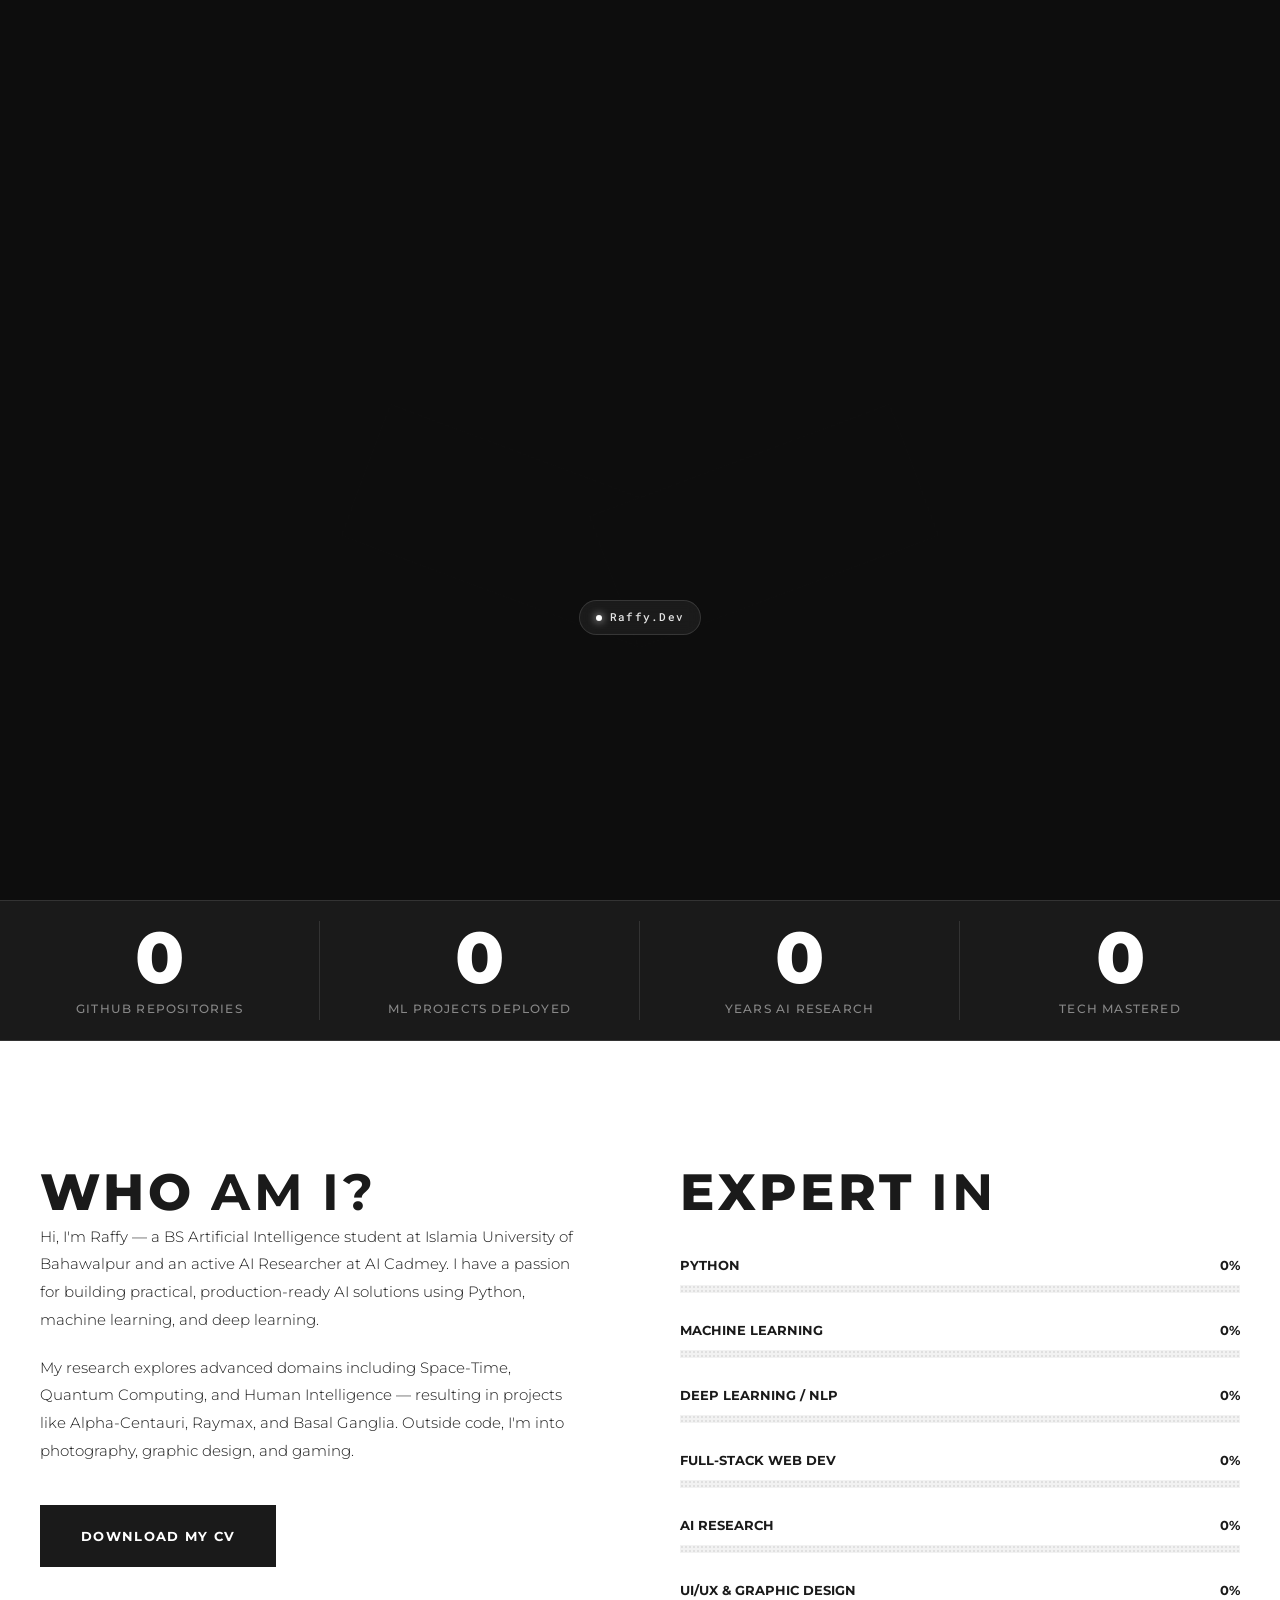
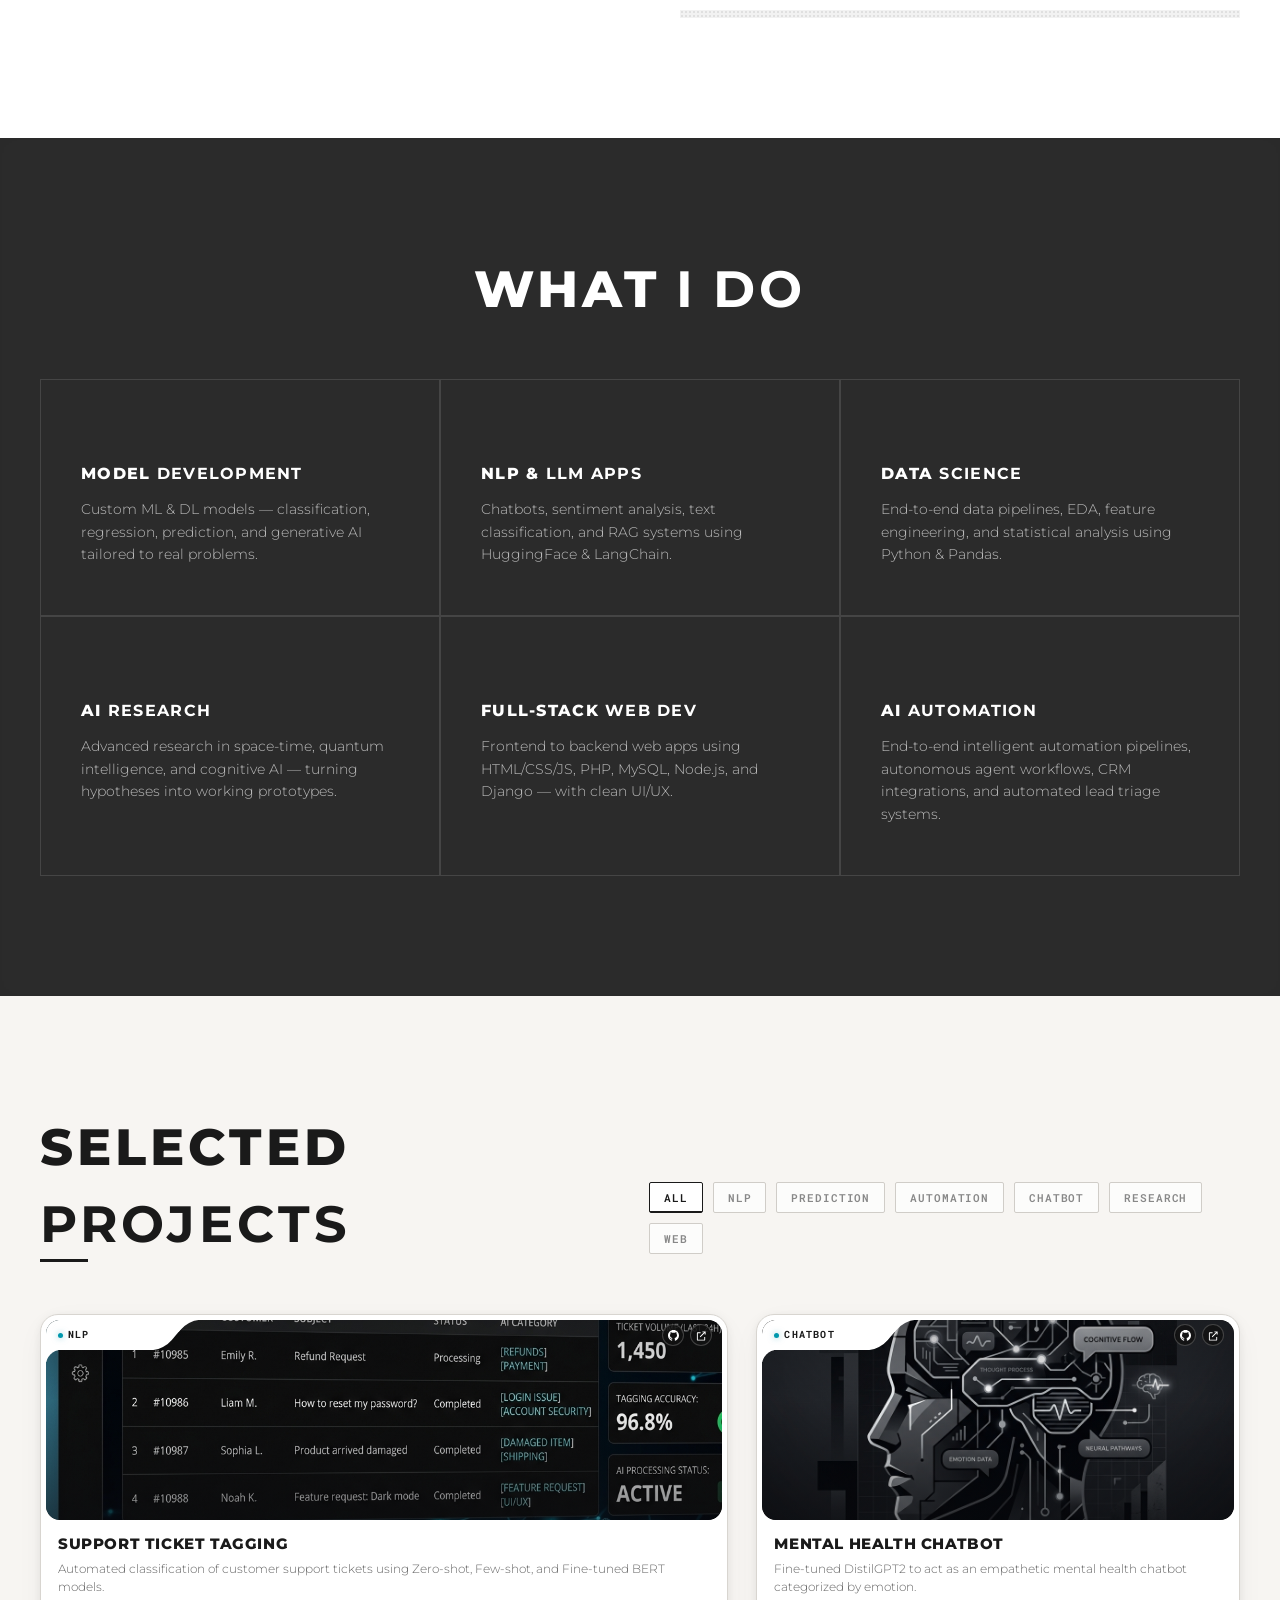
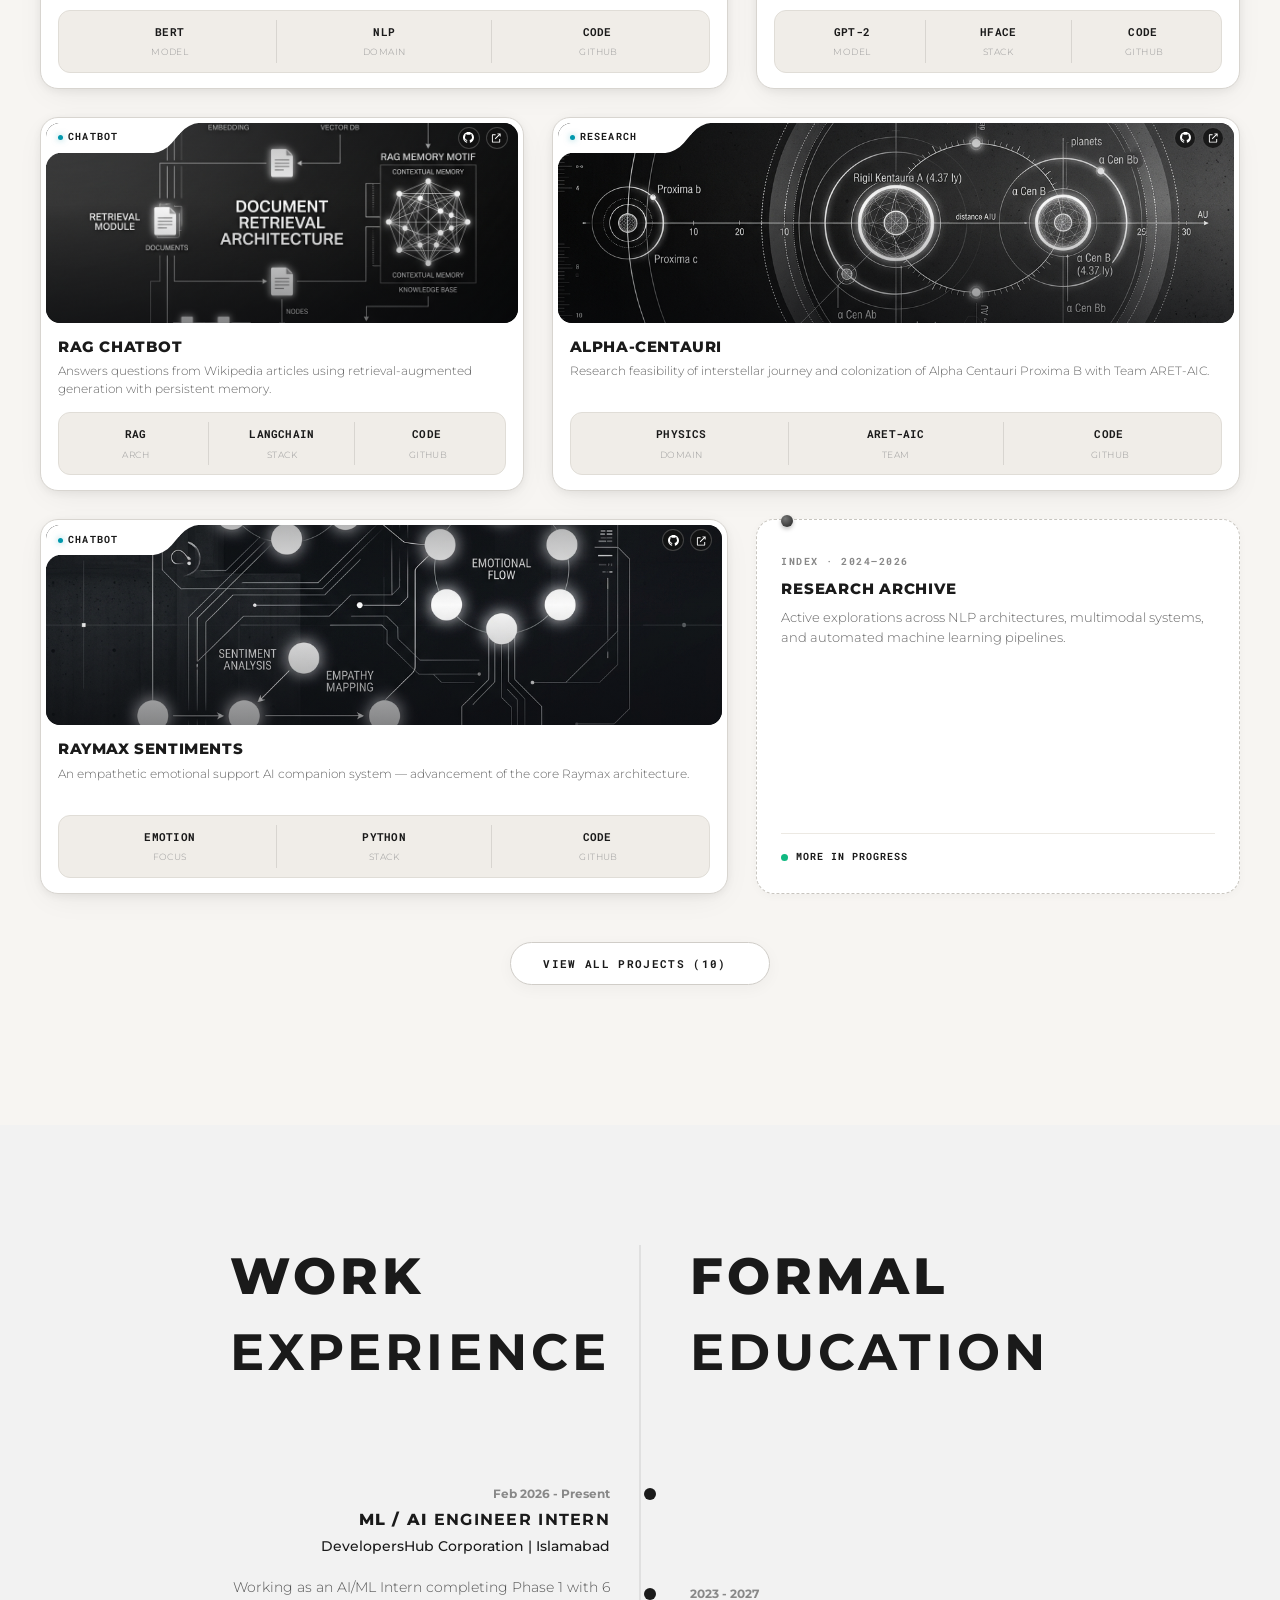
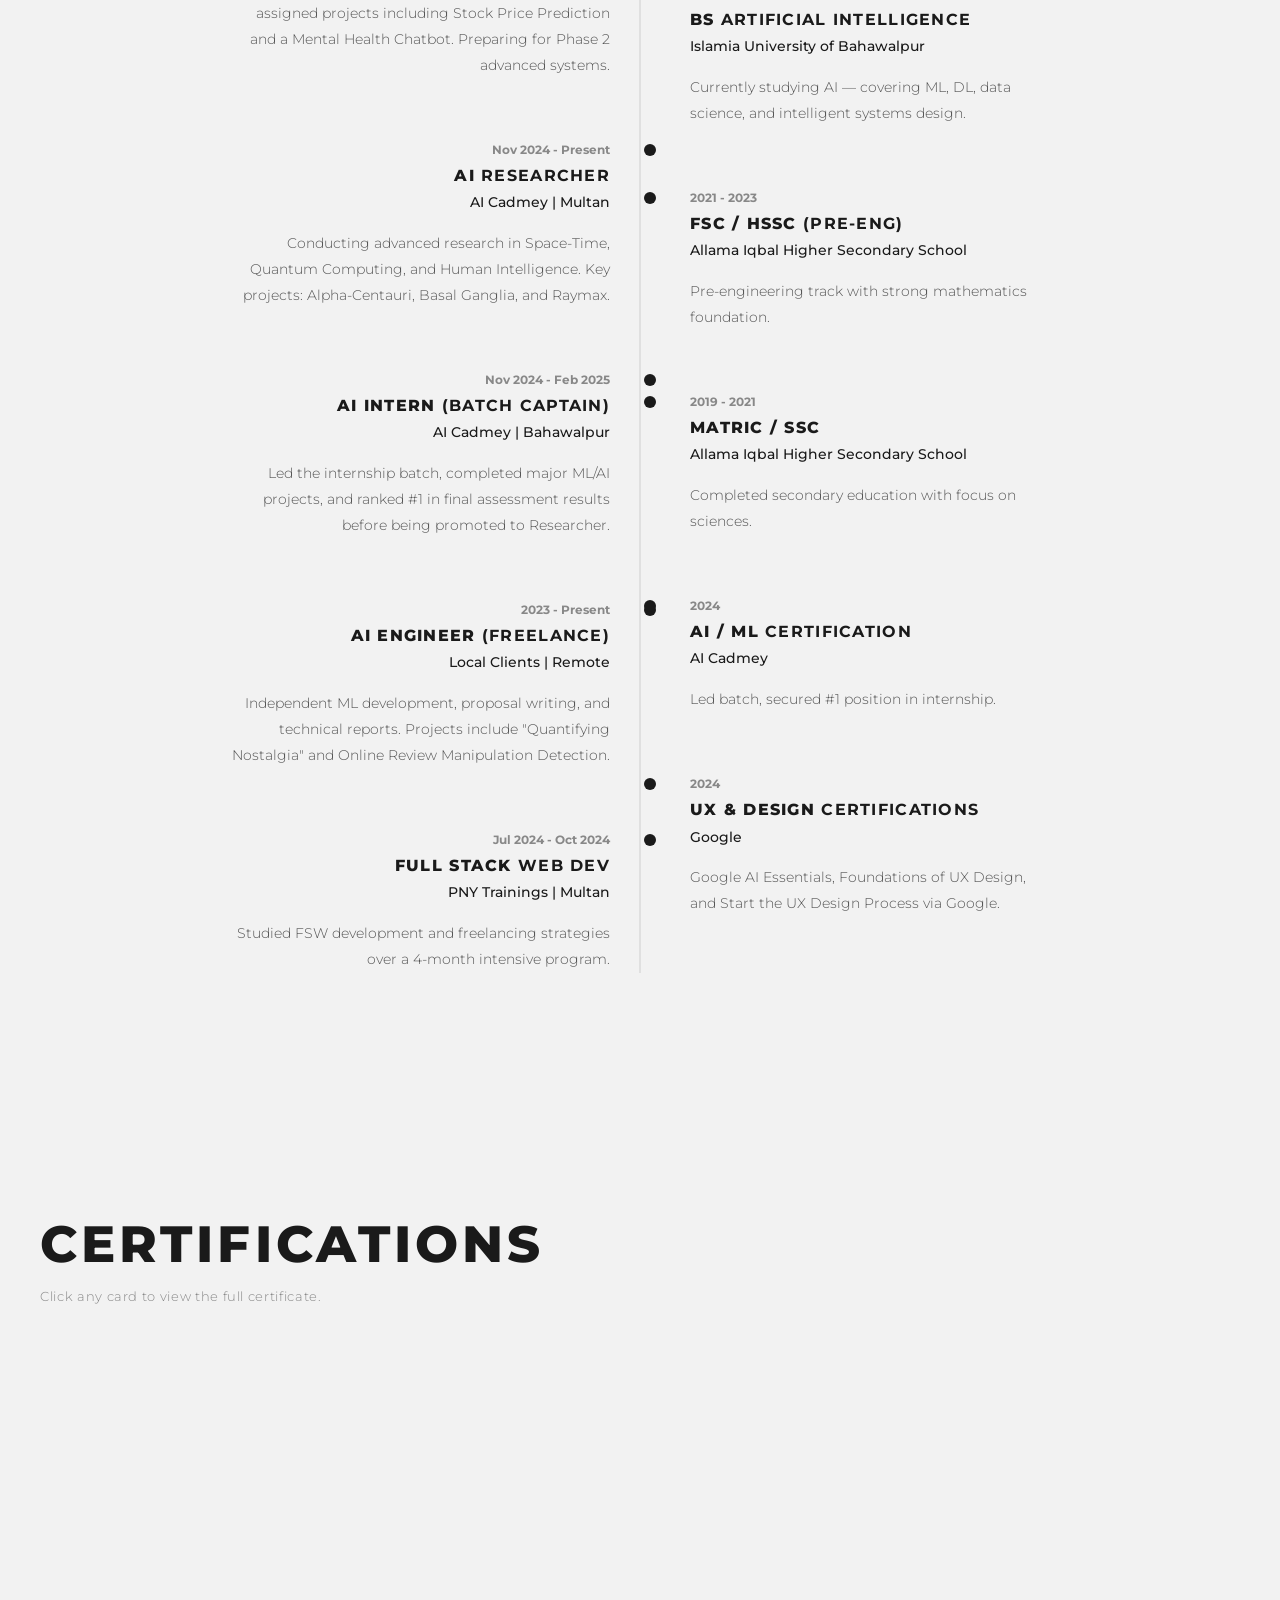
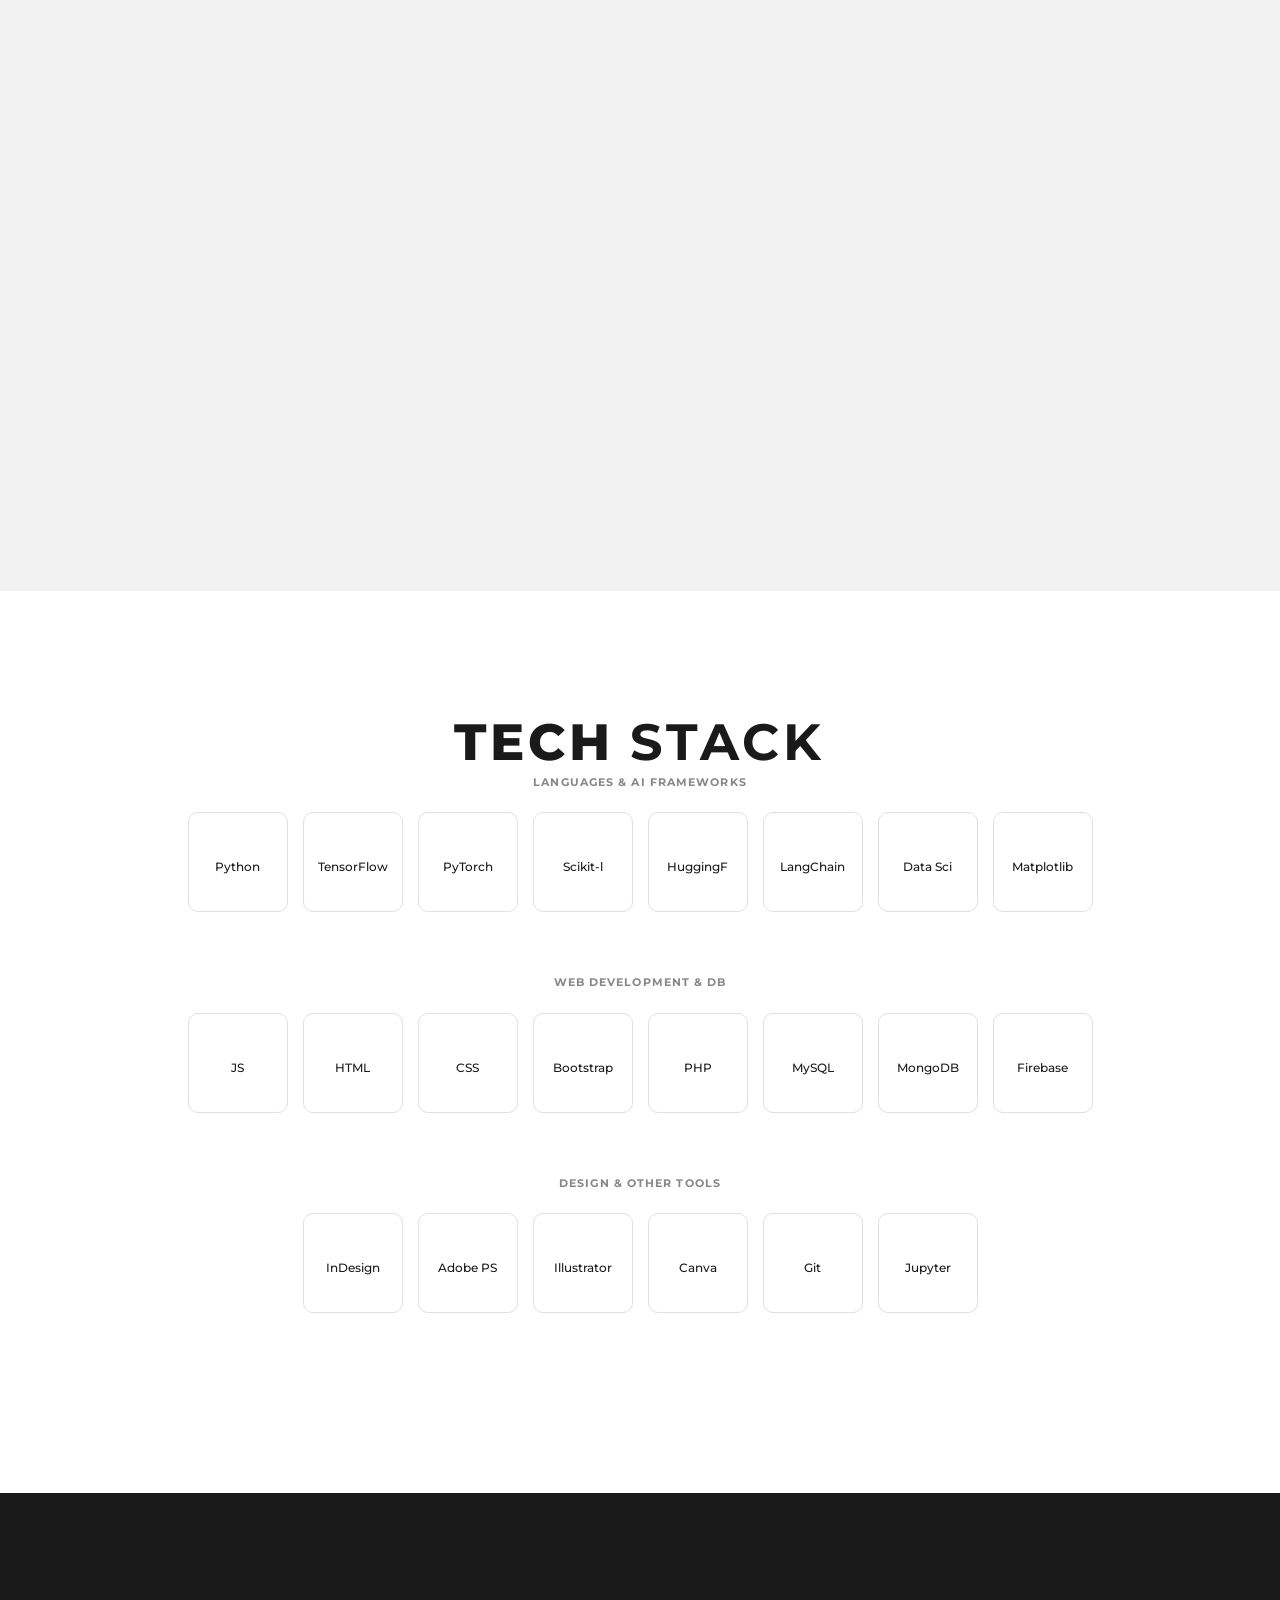
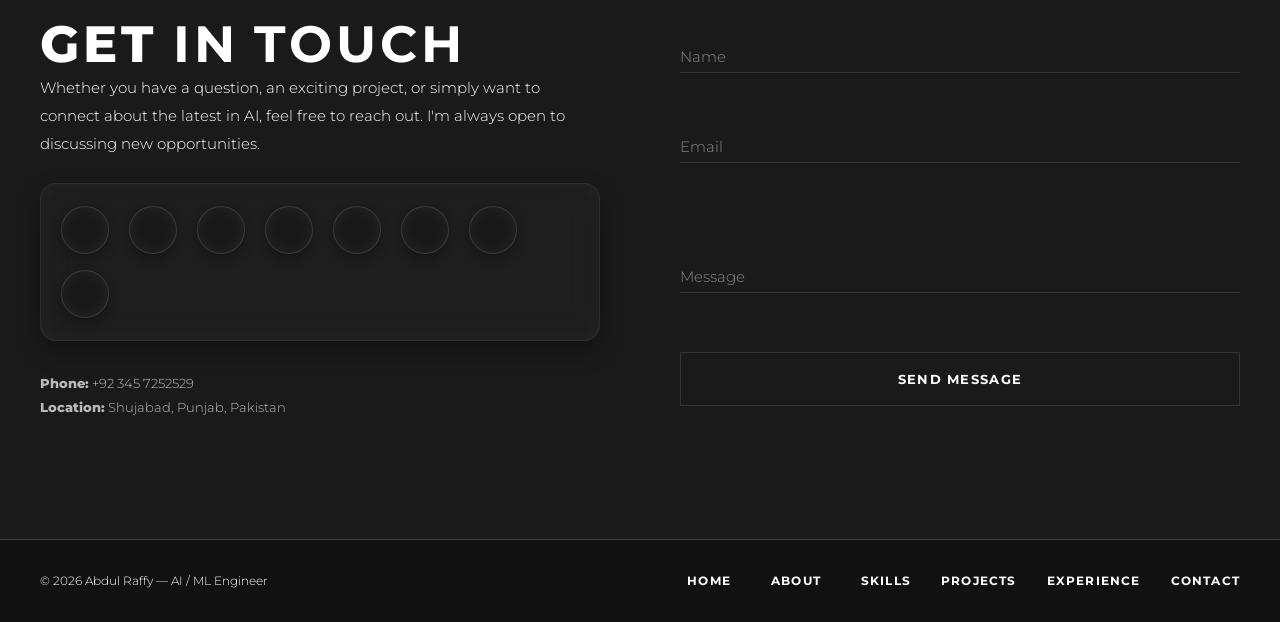
==== commit 7d9655e9: "Redesign projects section into digital research notice board, optimize performance, and add progress" ====
--- a/index.html
+++ b/index.html
@@ -305,187 +305,446 @@
 
                 <div class="projects-masonry" id="projects-masonry">
 
-                    <div class="project-card" data-category="nlp" data-cursor="project">
-                        <div class="layer-1">
-                            <div class="project-thumb"><img src="./assets/support_ticket_ai_thumbnail_1776343967411.png" style="width:100%; height:100%; object-fit:cover; display:block;" alt="Support Ticket Tagging Thumbnail"></div>
-                            <div class="project-base-info">
-                                <h4>Support Ticket AI Tagging</h4>
-                                <span>LLM / BERT Fine-tuning</span>
-                            </div>
-                        </div>
-                        <div class="layer-2"></div>
-                        <div class="layer-3">
-                            <span class="case-label">NLP</span>
-                            <h4>Support Ticket Tagging</h4>
-                            <p>Automated classification of customer support tickets using Zero-shot, Few-shot, and Fine-tuned BERT models.</p>
-                            <a href="https://github.com/Raffy0-1/DHC-Phase-2-ML-Task_5.git" target="_blank"
-                                style="margin-top:15px; display:inline-block; font-size:12px; font-weight:700; text-decoration:underline;">GITHUB</a>
-                        </div>
-                    </div>
-
-                    <div class="project-card" data-category="chatbot" data-cursor="project">
-                        <div class="layer-1">
-                            <div class="project-thumb"><img src="./assets/mental_health_thumbnail_1776086566537.png" style="width:100%; height:100%; object-fit:cover; display:block;" alt="Mental Health Chatbot Thumbnail"></div>
-                            <div class="project-base-info">
-                                <h4>Mental Health Support Chatbot</h4>
-                                <span>LLM / HuggingFace</span>
-                            </div>
-                        </div>
-                        <div class="layer-2"></div>
-                        <div class="layer-3">
-                            <span class="case-label">CHATBOT</span>
-                            <h4>Mental Health Chatbot</h4>
-                            <p>Fine-tuned DistilGPT2 to act as an empathetic mental health chatbot categorized by
-                                emotion.</p>
-                            <a href="https://github.com/Raffy0-1/DHC-ML-Task_5" target="_blank"
-                                style="margin-top:15px; display:inline-block; font-size:12px; font-weight:700; text-decoration:underline;">GITHUB</a>
-                        </div>
-                    </div>
-
-                    <div class="project-card" data-category="chatbot" data-cursor="project">
-                        <div class="layer-1">
-                            <div class="project-thumb"><img src="./assets/rag_chatbot_thumbnail_1776086581459.png" style="width:100%; height:100%; object-fit:cover; display:block;" alt="RAG Chatbot Thumbnail"></div>
-                            <div class="project-base-info">
-                                <h4>RAG Chatbot</h4>
-                                <span>RAG / LangChain</span>
-                            </div>
-                        </div>
-                        <div class="layer-2"></div>
-                        <div class="layer-3">
-                            <span class="case-label">CHATBOT</span>
-                            <h4>RAG Chatbot</h4>
-                            <p>Answers questions from Wikipedia articles using retrieval-augmented generation with
-                                memory.</p>
-                            <a href="https://github.com/Raffy0-1/DHC-Phase-2-ML-Task_4" target="_blank"
-                                style="margin-top:15px; display:inline-block; font-size:12px; font-weight:700; text-decoration:underline;">GITHUB</a>
-                        </div>
-                    </div>
-
-                    <div class="project-card" data-category="research" data-cursor="project">
-                        <div class="layer-1">
-                            <div class="project-thumb"><img src="./assets/alpha_centauri_thumbnail_1776086610406.png" style="width:100%; height:100%; object-fit:cover; display:block;" alt="Alpha-Centauri Thumbnail"></div>
-                            <div class="project-base-info">
-                                <h4>Alpha-Centauri</h4>
-                                <span>Research / Data Analysis</span>
-                            </div>
-                        </div>
-                        <div class="layer-2"></div>
-                        <div class="layer-3">
-                            <span class="case-label">RESEARCH</span>
-                            <h4>Alpha-Centauri</h4>
-                            <p>Research feasibility of reaching and colonizing Alpha Centauri Proxima B. Team ARET-AIC
-                                project.</p>
-                            <a href="https://github.com/Raffy0-1/Stellar-pathways-journey-to-Alpha-Centauri"
-                                target="_blank"
-                                style="margin-top:15px; display:inline-block; font-size:12px; font-weight:700; text-decoration:underline;">GITHUB</a>
-                        </div>
-                    </div>
-
-                    <div class="project-card" data-category="chatbot" data-cursor="project">
-                        <div class="layer-1">
-                            <div class="project-thumb"><img src="./assets/raymax_thumbnail_1776086235791.png" style="width:100%; height:100%; object-fit:cover; display:block;" alt="Raymax Emotional Supporter Thumbnail"></div>
-                            <div class="project-base-info">
-                                <h4>Raymax Emotional Supporter</h4>
-                                <span>AI / Python</span>
-                            </div>
-                        </div>
-                        <div class="layer-2"></div>
-                        <div class="layer-3">
-                            <span class="case-label">CHATBOT</span>
-                            <h4>Raymax Sentiments</h4>
-                            <p>An emotional support AI system — advancement of the core Raymax program.</p>
-                            <a href="https://github.com/Raffy0-1/Jarmax.git" target="_blank"
-                                style="margin-top:15px; display:inline-block; font-size:12px; font-weight:700; text-decoration:underline;">GITHUB</a>
-                        </div>
-                    </div>
-
-                    <div class="project-card" data-category="prediction" data-cursor="project">
-                        <div class="layer-1">
-                            <div class="project-thumb"><img src="./assets/multimodal_housing_thumbnail_1776087158875.png" style="width:100%; height:100%; object-fit:cover; display:block;" alt="Multimodal Housing Price Prediction Thumbnail"></div>
-                            <div class="project-base-info">
-                                <h4>Multimodal Housing Prediction</h4>
-                                <span>CNN / PyTorch</span>
-                            </div>
-                        </div>
-                        <div class="layer-2"></div>
-                        <div class="layer-3">
-                            <span class="case-label">PREDICTION</span>
-                            <h4>Multimodal Housing Prediction</h4>
-                            <p>Predicting house prices by combining CNN image features with structured tabular data.</p>
-                            <a href="https://github.com/Raffy0-1/DHC-Phase-2-ML-Task_3.git" target="_blank"
-                                style="margin-top:15px; display:inline-block; font-size:12px; font-weight:700; text-decoration:underline;">GITHUB</a>
-                        </div>
-                    </div>
-
-                    <div class="project-card" data-category="prediction" data-cursor="project">
-                        <div class="layer-1">
-                            <div class="project-thumb"><img src="./assets/customer_churn_thumbnail_1776086321787.png" style="width:100%; height:100%; object-fit:cover; display:block;" alt="Telco Customer Churn Thumbnail"></div>
-                            <div class="project-base-info">
-                                <h4>Telco Customer Churn</h4>
-                                <span>ML / Pipeline API</span>
-                            </div>
-                        </div>
-                        <div class="layer-2"></div>
-                        <div class="layer-3">
-                            <span class="case-label">PREDICTION</span>
-                            <h4>Telco Customer Churn</h4>
-                            <p>Production-ready ML pipeline for customer churn prediction using scikit-learn.</p>
-                            <a href="https://github.com/Raffy0-1/DHC-Phase-2-ML-Task_2.git" target="_blank"
-                                style="margin-top:15px; display:inline-block; font-size:12px; font-weight:700; text-decoration:underline;">GITHUB</a>
+                    <!-- Project 1: Support Ticket AI Tagging -->
+                    <div class="project-card card" data-category="nlp" data-cursor="project">
+                        <div class="top-section">
+                            <img src="./assets/support_ticket_ai_thumbnail_1776343967411.png" alt="Support Ticket Tagging" class="card-img" loading="lazy">
+                            <div class="top-overlay"></div>
+                            <div class="border"></div>
+                            <div class="icons">
+                                <div class="logo">
+                                    <span class="card-tag"><span class="tag-dot"></span>NLP</span>
+                                </div>
+                                <div class="social-media">
+                                    <a href="https://github.com/Raffy0-1/DHC-Phase-2-ML-Task_5.git" target="_blank" rel="noopener noreferrer" aria-label="GitHub Repository" title="GitHub Repo">
+                                        <svg class="svg" viewBox="0 0 24 24"><path d="M12 0c-6.626 0-12 5.373-12 12 0 5.302 3.438 9.8 8.207 11.387.599.111.793-.261.793-.577v-2.234c-3.338.726-4.033-1.416-4.033-1.416-.546-1.387-1.333-1.756-1.333-1.756-1.089-.745.083-.729.083-.729 1.205.084 1.839 1.237 1.839 1.237 1.07 1.834 2.807 1.304 3.492.997.107-.775.418-1.305.762-1.604-2.665-.305-5.467-1.334-5.467-5.931 0-1.311.469-2.381 1.236-3.221-.124-.303-.535-1.524.117-3.176 0 0 1.008-.322 3.301 1.23.957-.266 1.983-.399 3.003-.404 1.02.005 2.047.138 3.006.404 2.291-1.552 3.297-1.23 3.297-1.23.653 1.653.242 2.874.118 3.176.77.84 1.235 1.911 1.235 3.221 0 4.609-2.807 5.624-5.479 5.921.43.372.823 1.102.823 2.222v3.293c0 .319.192.694.801.576 4.765-1.589 8.199-6.086 8.199-11.386 0-6.627-5.373-12-12-12z"/></svg>
+                                    </a>
+                                    <a href="https://github.com/Raffy0-1/DHC-Phase-2-ML-Task_5.git" target="_blank" rel="noopener noreferrer" aria-label="Open Project" title="Open Link">
+                                        <svg class="svg" viewBox="0 0 24 24"><path d="M14 3h7v7h-2v-3.586l-9.293 9.293-1.414-1.414 9.293-9.293h-3.586v-2zm-10 2h6v2h-6v14h14v-6h2v6c0 1.105-.895 2-2 2h-14c-1.105 0-2-.895-2-2v-14c0-1.105.895-2 2-2z"/></svg>
+                                    </a>
+                                </div>
+                            </div>
+                        </div>
+                        <div class="bottom-section">
+                            <span class="title">Support Ticket Tagging</span>
+                            <p class="description">Automated classification of customer support tickets using Zero-shot, Few-shot, and Fine-tuned BERT models.</p>
+                            <div class="row row1">
+                                <div class="item">
+                                    <span class="big-text">BERT</span>
+                                    <span class="regular-text">Model</span>
+                                </div>
+                                <div class="item">
+                                    <span class="big-text">NLP</span>
+                                    <span class="regular-text">Domain</span>
+                                </div>
+                                <div class="item">
+                                    <a href="https://github.com/Raffy0-1/DHC-Phase-2-ML-Task_5.git" target="_blank" rel="noopener noreferrer" class="card-link-item">
+                                        <span class="big-text">CODE <i class="ph ph-arrow-up-right"></i></span>
+                                        <span class="regular-text">GitHub</span>
+                                    </a>
+                                </div>
+                            </div>
+                        </div>
+                    </div>
+
+                    <!-- Project 2: Mental Health Chatbot -->
+                    <div class="project-card card" data-category="chatbot" data-cursor="project">
+                        <div class="top-section">
+                            <img src="./assets/mental_health_thumbnail_1776086566537.png" alt="Mental Health Chatbot" class="card-img" loading="lazy">
+                            <div class="top-overlay"></div>
+                            <div class="border"></div>
+                            <div class="icons">
+                                <div class="logo">
+                                    <span class="card-tag"><span class="tag-dot"></span>CHATBOT</span>
+                                </div>
+                                <div class="social-media">
+                                    <a href="https://github.com/Raffy0-1/DHC-ML-Task_5" target="_blank" rel="noopener noreferrer" aria-label="GitHub Repository" title="GitHub Repo">
+                                        <svg class="svg" viewBox="0 0 24 24"><path d="M12 0c-6.626 0-12 5.373-12 12 0 5.302 3.438 9.8 8.207 11.387.599.111.793-.261.793-.577v-2.234c-3.338.726-4.033-1.416-4.033-1.416-.546-1.387-1.333-1.756-1.333-1.756-1.089-.745.083-.729.083-.729 1.205.084 1.839 1.237 1.839 1.237 1.07 1.834 2.807 1.304 3.492.997.107-.775.418-1.305.762-1.604-2.665-.305-5.467-1.334-5.467-5.931 0-1.311.469-2.381 1.236-3.221-.124-.303-.535-1.524.117-3.176 0 0 1.008-.322 3.301 1.23.957-.266 1.983-.399 3.003-.404 1.02.005 2.047.138 3.006.404 2.291-1.552 3.297-1.23 3.297-1.23.653 1.653.242 2.874.118 3.176.77.84 1.235 1.911 1.235 3.221 0 4.609-2.807 5.624-5.479 5.921.43.372.823 1.102.823 2.222v3.293c0 .319.192.694.801.576 4.765-1.589 8.199-6.086 8.199-11.386 0-6.627-5.373-12-12-12z"/></svg>
+                                    </a>
+                                    <a href="https://github.com/Raffy0-1/DHC-ML-Task_5" target="_blank" rel="noopener noreferrer" aria-label="Open Project" title="Open Link">
+                                        <svg class="svg" viewBox="0 0 24 24"><path d="M14 3h7v7h-2v-3.586l-9.293 9.293-1.414-1.414 9.293-9.293h-3.586v-2zm-10 2h6v2h-6v14h14v-6h2v6c0 1.105-.895 2-2 2h-14c-1.105 0-2-.895-2-2v-14c0-1.105.895-2 2-2z"/></svg>
+                                    </a>
+                                </div>
+                            </div>
+                        </div>
+                        <div class="bottom-section">
+                            <span class="title">Mental Health Chatbot</span>
+                            <p class="description">Fine-tuned DistilGPT2 to act as an empathetic mental health chatbot categorized by emotion.</p>
+                            <div class="row row1">
+                                <div class="item">
+                                    <span class="big-text">GPT-2</span>
+                                    <span class="regular-text">Model</span>
+                                </div>
+                                <div class="item">
+                                    <span class="big-text">HFACE</span>
+                                    <span class="regular-text">Stack</span>
+                                </div>
+                                <div class="item">
+                                    <a href="https://github.com/Raffy0-1/DHC-ML-Task_5" target="_blank" rel="noopener noreferrer" class="card-link-item">
+                                        <span class="big-text">CODE <i class="ph ph-arrow-up-right"></i></span>
+                                        <span class="regular-text">GitHub</span>
+                                    </a>
+                                </div>
+                            </div>
+                        </div>
+                    </div>
+
+                    <!-- Project 3: RAG Chatbot -->
+                    <div class="project-card card" data-category="chatbot" data-cursor="project">
+                        <div class="top-section">
+                            <img src="./assets/rag_chatbot_thumbnail_1776086581459.png" alt="RAG Chatbot" class="card-img" loading="lazy">
+                            <div class="top-overlay"></div>
+                            <div class="border"></div>
+                            <div class="icons">
+                                <div class="logo">
+                                    <span class="card-tag"><span class="tag-dot"></span>CHATBOT</span>
+                                </div>
+                                <div class="social-media">
+                                    <a href="https://github.com/Raffy0-1/DHC-Phase-2-ML-Task_4" target="_blank" rel="noopener noreferrer" aria-label="GitHub Repository" title="GitHub Repo">
+                                        <svg class="svg" viewBox="0 0 24 24"><path d="M12 0c-6.626 0-12 5.373-12 12 0 5.302 3.438 9.8 8.207 11.387.599.111.793-.261.793-.577v-2.234c-3.338.726-4.033-1.416-4.033-1.416-.546-1.387-1.333-1.756-1.333-1.756-1.089-.745.083-.729.083-.729 1.205.084 1.839 1.237 1.839 1.237 1.07 1.834 2.807 1.304 3.492.997.107-.775.418-1.305.762-1.604-2.665-.305-5.467-1.334-5.467-5.931 0-1.311.469-2.381 1.236-3.221-.124-.303-.535-1.524.117-3.176 0 0 1.008-.322 3.301 1.23.957-.266 1.983-.399 3.003-.404 1.02.005 2.047.138 3.006.404 2.291-1.552 3.297-1.23 3.297-1.23.653 1.653.242 2.874.118 3.176.77.84 1.235 1.911 1.235 3.221 0 4.609-2.807 5.624-5.479 5.921.43.372.823 1.102.823 2.222v3.293c0 .319.192.694.801.576 4.765-1.589 8.199-6.086 8.199-11.386 0-6.627-5.373-12-12-12z"/></svg>
+                                    </a>
+                                    <a href="https://github.com/Raffy0-1/DHC-Phase-2-ML-Task_4" target="_blank" rel="noopener noreferrer" aria-label="Open Project" title="Open Link">
+                                        <svg class="svg" viewBox="0 0 24 24"><path d="M14 3h7v7h-2v-3.586l-9.293 9.293-1.414-1.414 9.293-9.293h-3.586v-2zm-10 2h6v2h-6v14h14v-6h2v6c0 1.105-.895 2-2 2h-14c-1.105 0-2-.895-2-2v-14c0-1.105.895-2 2-2z"/></svg>
+                                    </a>
+                                </div>
+                            </div>
+                        </div>
+                        <div class="bottom-section">
+                            <span class="title">RAG Chatbot</span>
+                            <p class="description">Answers questions from Wikipedia articles using retrieval-augmented generation with persistent memory.</p>
+                            <div class="row row1">
+                                <div class="item">
+                                    <span class="big-text">RAG</span>
+                                    <span class="regular-text">Arch</span>
+                                </div>
+                                <div class="item">
+                                    <span class="big-text">LANGCHAIN</span>
+                                    <span class="regular-text">Stack</span>
+                                </div>
+                                <div class="item">
+                                    <a href="https://github.com/Raffy0-1/DHC-Phase-2-ML-Task_4" target="_blank" rel="noopener noreferrer" class="card-link-item">
+                                        <span class="big-text">CODE <i class="ph ph-arrow-up-right"></i></span>
+                                        <span class="regular-text">GitHub</span>
+                                    </a>
+                                </div>
+                            </div>
+                        </div>
+                    </div>
+
+                    <!-- Project 4: Alpha-Centauri -->
+                    <div class="project-card card" data-category="research" data-cursor="project">
+                        <div class="top-section">
+                            <img src="./assets/alpha_centauri_thumbnail_1776086610406.png" alt="Alpha-Centauri" class="card-img" loading="lazy">
+                            <div class="top-overlay"></div>
+                            <div class="border"></div>
+                            <div class="icons">
+                                <div class="logo">
+                                    <span class="card-tag"><span class="tag-dot"></span>RESEARCH</span>
+                                </div>
+                                <div class="social-media">
+                                    <a href="https://github.com/Raffy0-1/Stellar-pathways-journey-to-Alpha-Centauri" target="_blank" rel="noopener noreferrer" aria-label="GitHub Repository" title="GitHub Repo">
+                                        <svg class="svg" viewBox="0 0 24 24"><path d="M12 0c-6.626 0-12 5.373-12 12 0 5.302 3.438 9.8 8.207 11.387.599.111.793-.261.793-.577v-2.234c-3.338.726-4.033-1.416-4.033-1.416-.546-1.387-1.333-1.756-1.333-1.756-1.089-.745.083-.729.083-.729 1.205.084 1.839 1.237 1.839 1.237 1.07 1.834 2.807 1.304 3.492.997.107-.775.418-1.305.762-1.604-2.665-.305-5.467-1.334-5.467-5.931 0-1.311.469-2.381 1.236-3.221-.124-.303-.535-1.524.117-3.176 0 0 1.008-.322 3.301 1.23.957-.266 1.983-.399 3.003-.404 1.02.005 2.047.138 3.006.404 2.291-1.552 3.297-1.23 3.297-1.23.653 1.653.242 2.874.118 3.176.77.84 1.235 1.911 1.235 3.221 0 4.609-2.807 5.624-5.479 5.921.43.372.823 1.102.823 2.222v3.293c0 .319.192.694.801.576 4.765-1.589 8.199-6.086 8.199-11.386 0-6.627-5.373-12-12-12z"/></svg>
+                                    </a>
+                                    <a href="https://github.com/Raffy0-1/Stellar-pathways-journey-to-Alpha-Centauri" target="_blank" rel="noopener noreferrer" aria-label="Open Project" title="Open Link">
+                                        <svg class="svg" viewBox="0 0 24 24"><path d="M14 3h7v7h-2v-3.586l-9.293 9.293-1.414-1.414 9.293-9.293h-3.586v-2zm-10 2h6v2h-6v14h14v-6h2v6c0 1.105-.895 2-2 2h-14c-1.105 0-2-.895-2-2v-14c0-1.105.895-2 2-2z"/></svg>
+                                    </a>
+                                </div>
+                            </div>
+                        </div>
+                        <div class="bottom-section">
+                            <span class="title">Alpha-Centauri</span>
+                            <p class="description">Research feasibility of interstellar journey and colonization of Alpha Centauri Proxima B with Team ARET-AIC.</p>
+                            <div class="row row1">
+                                <div class="item">
+                                    <span class="big-text">PHYSICS</span>
+                                    <span class="regular-text">Domain</span>
+                                </div>
+                                <div class="item">
+                                    <span class="big-text">ARET-AIC</span>
+                                    <span class="regular-text">Team</span>
+                                </div>
+                                <div class="item">
+                                    <a href="https://github.com/Raffy0-1/Stellar-pathways-journey-to-Alpha-Centauri" target="_blank" rel="noopener noreferrer" class="card-link-item">
+                                        <span class="big-text">CODE <i class="ph ph-arrow-up-right"></i></span>
+                                        <span class="regular-text">GitHub</span>
+                                    </a>
+                                </div>
+                            </div>
+                        </div>
+                    </div>
+
+                    <!-- Project 5: Raymax Emotional Supporter -->
+                    <div class="project-card card" data-category="chatbot" data-cursor="project">
+                        <div class="top-section">
+                            <img src="./assets/raymax_thumbnail_1776086235791.png" alt="Raymax Emotional Supporter" class="card-img" loading="lazy">
+                            <div class="top-overlay"></div>
+                            <div class="border"></div>
+                            <div class="icons">
+                                <div class="logo">
+                                    <span class="card-tag"><span class="tag-dot"></span>CHATBOT</span>
+                                </div>
+                                <div class="social-media">
+                                    <a href="https://github.com/Raffy0-1/Jarmax.git" target="_blank" rel="noopener noreferrer" aria-label="GitHub Repository" title="GitHub Repo">
+                                        <svg class="svg" viewBox="0 0 24 24"><path d="M12 0c-6.626 0-12 5.373-12 12 0 5.302 3.438 9.8 8.207 11.387.599.111.793-.261.793-.577v-2.234c-3.338.726-4.033-1.416-4.033-1.416-.546-1.387-1.333-1.756-1.333-1.756-1.089-.745.083-.729.083-.729 1.205.084 1.839 1.237 1.839 1.237 1.07 1.834 2.807 1.304 3.492.997.107-.775.418-1.305.762-1.604-2.665-.305-5.467-1.334-5.467-5.931 0-1.311.469-2.381 1.236-3.221-.124-.303-.535-1.524.117-3.176 0 0 1.008-.322 3.301 1.23.957-.266 1.983-.399 3.003-.404 1.02.005 2.047.138 3.006.404 2.291-1.552 3.297-1.23 3.297-1.23.653 1.653.242 2.874.118 3.176.77.84 1.235 1.911 1.235 3.221 0 4.609-2.807 5.624-5.479 5.921.43.372.823 1.102.823 2.222v3.293c0 .319.192.694.801.576 4.765-1.589 8.199-6.086 8.199-11.386 0-6.627-5.373-12-12-12z"/></svg>
+                                    </a>
+                                    <a href="https://github.com/Raffy0-1/Jarmax.git" target="_blank" rel="noopener noreferrer" aria-label="Open Project" title="Open Link">
+                                        <svg class="svg" viewBox="0 0 24 24"><path d="M14 3h7v7h-2v-3.586l-9.293 9.293-1.414-1.414 9.293-9.293h-3.586v-2zm-10 2h6v2h-6v14h14v-6h2v6c0 1.105-.895 2-2 2h-14c-1.105 0-2-.895-2-2v-14c0-1.105.895-2 2-2z"/></svg>
+                                    </a>
+                                </div>
+                            </div>
+                        </div>
+                        <div class="bottom-section">
+                            <span class="title">Raymax Sentiments</span>
+                            <p class="description">An empathetic emotional support AI companion system — advancement of the core Raymax architecture.</p>
+                            <div class="row row1">
+                                <div class="item">
+                                    <span class="big-text">EMOTION</span>
+                                    <span class="regular-text">Focus</span>
+                                </div>
+                                <div class="item">
+                                    <span class="big-text">PYTHON</span>
+                                    <span class="regular-text">Stack</span>
+                                </div>
+                                <div class="item">
+                                    <a href="https://github.com/Raffy0-1/Jarmax.git" target="_blank" rel="noopener noreferrer" class="card-link-item">
+                                        <span class="big-text">CODE <i class="ph ph-arrow-up-right"></i></span>
+                                        <span class="regular-text">GitHub</span>
+                                    </a>
+                                </div>
+                            </div>
+                        </div>
+                    </div>
+
+                    <!-- Project 6: Multimodal Housing Prediction -->
+                    <div class="project-card card project-card-hidden" data-category="prediction" data-cursor="project">
+                        <div class="top-section">
+                            <img src="./assets/multimodal_housing_thumbnail_1776087158875.png" alt="Multimodal Housing Price Prediction" class="card-img" loading="lazy">
+                            <div class="top-overlay"></div>
+                            <div class="border"></div>
+                            <div class="icons">
+                                <div class="logo">
+                                    <span class="card-tag"><span class="tag-dot"></span>PREDICT</span>
+                                </div>
+                                <div class="social-media">
+                                    <a href="https://github.com/Raffy0-1/DHC-Phase-2-ML-Task_3.git" target="_blank" rel="noopener noreferrer" aria-label="GitHub Repository" title="GitHub Repo">
+                                        <svg class="svg" viewBox="0 0 24 24"><path d="M12 0c-6.626 0-12 5.373-12 12 0 5.302 3.438 9.8 8.207 11.387.599.111.793-.261.793-.577v-2.234c-3.338.726-4.033-1.416-4.033-1.416-.546-1.387-1.333-1.756-1.333-1.756-1.089-.745.083-.729.083-.729 1.205.084 1.839 1.237 1.839 1.237 1.07 1.834 2.807 1.304 3.492.997.107-.775.418-1.305.762-1.604-2.665-.305-5.467-1.334-5.467-5.931 0-1.311.469-2.381 1.236-3.221-.124-.303-.535-1.524.117-3.176 0 0 1.008-.322 3.301 1.23.957-.266 1.983-.399 3.003-.404 1.02.005 2.047.138 3.006.404 2.291-1.552 3.297-1.23 3.297-1.23.653 1.653.242 2.874.118 3.176.77.84 1.235 1.911 1.235 3.221 0 4.609-2.807 5.624-5.479 5.921.43.372.823 1.102.823 2.222v3.293c0 .319.192.694.801.576 4.765-1.589 8.199-6.086 8.199-11.386 0-6.627-5.373-12-12-12z"/></svg>
+                                    </a>
+                                    <a href="https://github.com/Raffy0-1/DHC-Phase-2-ML-Task_3.git" target="_blank" rel="noopener noreferrer" aria-label="Open Project" title="Open Link">
+                                        <svg class="svg" viewBox="0 0 24 24"><path d="M14 3h7v7h-2v-3.586l-9.293 9.293-1.414-1.414 9.293-9.293h-3.586v-2zm-10 2h6v2h-6v14h14v-6h2v6c0 1.105-.895 2-2 2h-14c-1.105 0-2-.895-2-2v-14c0-1.105.895-2 2-2z"/></svg>
+                                    </a>
+                                </div>
+                            </div>
+                        </div>
+                        <div class="bottom-section">
+                            <span class="title">Multimodal Housing Prediction</span>
+                            <p class="description">Predicting real estate prices by combining deep CNN visual features with tabular property variables.</p>
+                            <div class="row row1">
+                                <div class="item">
+                                    <span class="big-text">CNN</span>
+                                    <span class="regular-text">Model</span>
+                                </div>
+                                <div class="item">
+                                    <span class="big-text">PYTORCH</span>
+                                    <span class="regular-text">Stack</span>
+                                </div>
+                                <div class="item">
+                                    <a href="https://github.com/Raffy0-1/DHC-Phase-2-ML-Task_3.git" target="_blank" rel="noopener noreferrer" class="card-link-item">
+                                        <span class="big-text">CODE <i class="ph ph-arrow-up-right"></i></span>
+                                        <span class="regular-text">GitHub</span>
+                                    </a>
+                                </div>
+                            </div>
+                        </div>
+                    </div>
+
+                    <!-- Project 7: Telco Customer Churn -->
+                    <div class="project-card card project-card-hidden" data-category="prediction" data-cursor="project">
+                        <div class="top-section">
+                            <img src="./assets/customer_churn_thumbnail_1776086321787.png" alt="Telco Customer Churn" class="card-img" loading="lazy">
+                            <div class="top-overlay"></div>
+                            <div class="border"></div>
+                            <div class="icons">
+                                <div class="logo">
+                                    <span class="card-tag"><span class="tag-dot"></span>PREDICT</span>
+                                </div>
+                                <div class="social-media">
+                                    <a href="https://github.com/Raffy0-1/DHC-Phase-2-ML-Task_2.git" target="_blank" rel="noopener noreferrer" aria-label="GitHub Repository" title="GitHub Repo">
+                                        <svg class="svg" viewBox="0 0 24 24"><path d="M12 0c-6.626 0-12 5.373-12 12 0 5.302 3.438 9.8 8.207 11.387.599.111.793-.261.793-.577v-2.234c-3.338.726-4.033-1.416-4.033-1.416-.546-1.387-1.333-1.756-1.333-1.756-1.089-.745.083-.729.083-.729 1.205.084 1.839 1.237 1.839 1.237 1.07 1.834 2.807 1.304 3.492.997.107-.775.418-1.305.762-1.604-2.665-.305-5.467-1.334-5.467-5.931 0-1.311.469-2.381 1.236-3.221-.124-.303-.535-1.524.117-3.176 0 0 1.008-.322 3.301 1.23.957-.266 1.983-.399 3.003-.404 1.02.005 2.047.138 3.006.404 2.291-1.552 3.297-1.23 3.297-1.23.653 1.653.242 2.874.118 3.176.77.84 1.235 1.911 1.235 3.221 0 4.609-2.807 5.624-5.479 5.921.43.372.823 1.102.823 2.222v3.293c0 .319.192.694.801.576 4.765-1.589 8.199-6.086 8.199-11.386 0-6.627-5.373-12-12-12z"/></svg>
+                                    </a>
+                                    <a href="https://github.com/Raffy0-1/DHC-Phase-2-ML-Task_2.git" target="_blank" rel="noopener noreferrer" aria-label="Open Project" title="Open Link">
+                                        <svg class="svg" viewBox="0 0 24 24"><path d="M14 3h7v7h-2v-3.586l-9.293 9.293-1.414-1.414 9.293-9.293h-3.586v-2zm-10 2h6v2h-6v14h14v-6h2v6c0 1.105-.895 2-2 2h-14c-1.105 0-2-.895-2-2v-14c0-1.105.895-2 2-2z"/></svg>
+                                    </a>
+                                </div>
+                            </div>
+                        </div>
+                        <div class="bottom-section">
+                            <span class="title">Telco Customer Churn</span>
+                            <p class="description">Production-ready predictive machine learning pipeline with automated data preprocessing and inference API.</p>
+                            <div class="row row1">
+                                <div class="item">
+                                    <span class="big-text">SKLEARN</span>
+                                    <span class="regular-text">Tool</span>
+                                </div>
+                                <div class="item">
+                                    <span class="big-text">PIPELINE</span>
+                                    <span class="regular-text">Type</span>
+                                </div>
+                                <div class="item">
+                                    <a href="https://github.com/Raffy0-1/DHC-Phase-2-ML-Task_2.git" target="_blank" rel="noopener noreferrer" class="card-link-item">
+                                        <span class="big-text">CODE <i class="ph ph-arrow-up-right"></i></span>
+                                        <span class="regular-text">GitHub</span>
+                                    </a>
+                                </div>
+                            </div>
                         </div>
                     </div>
                     
-                    <div class="project-card" data-category="research" data-cursor="project">
-                        <div class="layer-1">
-                            <div class="project-thumb"><img src="./assets/quantifying_nostalgia_thumbnail_1776087131824.png" style="width:100%; height:100%; object-fit:cover; display:block;" alt="Quantifying Nostalgia Thumbnail"></div>
-                            <div class="project-base-info">
-                                <h4>Quantifying Nostalgia</h4>
-                                <span>Data Analysis / Research</span>
-                            </div>
-                        </div>
-                        <div class="layer-2"></div>
-                        <div class="layer-3">
-                            <span class="case-label">RESEARCH</span>
-                            <h4>Quantifying Nostalgia</h4>
-                            <p>A data-driven exploration analyzing the patterns and metrics of nostalgic sentiment.</p>
-                            <a href="https://github.com/Raffy0-1/Quantifying-Nostalgia.git" target="_blank"
-                                style="margin-top:15px; display:inline-block; font-size:12px; font-weight:700; text-decoration:underline;">GITHUB</a>
-                        </div>
-                    </div>
-
-                    <div class="project-card" data-category="prediction" data-cursor="project">
-                        <div class="layer-1">
-                            <div class="project-thumb"><img src="./assets/lead_conversion_thumbnail.jpg" style="width:100%; height:100%; object-fit:cover; display:block;" alt="Lead Conversion Pipeline Thumbnail"></div>
-                            <div class="project-base-info">
-                                <h4>Lead Conversion Pipeline</h4>
-                                <span>ML Pipeline / Scikit-Learn</span>
-                            </div>
-                        </div>
-                        <div class="layer-2"></div>
-                        <div class="layer-3">
-                            <span class="case-label">PREDICTION</span>
-                            <h4>Lead Conversion Pipeline</h4>
-                            <p>End-to-end predictive machine learning pipeline with automated feature engineering, outlier detection, and conversion probability scoring.</p>
-                            <a href="https://github.com/Raffy0-1/lead-conversion-pipeline.git" target="_blank">GITHUB</a>
-                        </div>
-                    </div>
-
-                    <div class="project-card" data-category="automation" data-cursor="project">
-                        <div class="layer-1">
-                            <div class="project-thumb"><img src="./assets/automated_lead_thumbnail.jpg" style="width:100%; height:100%; object-fit:cover; display:block;" alt="Automated Lead Management System Thumbnail"></div>
-                            <div class="project-base-info">
-                                <h4>Automated Lead Management</h4>
-                                <span>AI Automation / Lead Scoring</span>
-                            </div>
-                        </div>
-                        <div class="layer-2"></div>
-                        <div class="layer-3">
-                            <span class="case-label">AUTOMATION</span>
-                            <h4>Automated Lead Management</h4>
-                            <p>Intelligent lead scoring and automated triage system that classifies incoming prospects, calculates priority scores, and routes high-intent opportunities.</p>
-                            <a href="https://github.com/Raffy0-1/Automated-Lead-Management-System.git" target="_blank">GITHUB</a>
-                        </div>
-                    </div>
+                    <!-- Project 8: Quantifying Nostalgia -->
+                    <div class="project-card card project-card-hidden" data-category="research" data-cursor="project">
+                        <div class="top-section">
+                            <img src="./assets/quantifying_nostalgia_thumbnail_1776087131824.png" alt="Quantifying Nostalgia" class="card-img" loading="lazy">
+                            <div class="top-overlay"></div>
+                            <div class="border"></div>
+                            <div class="icons">
+                                <div class="logo">
+                                    <span class="card-tag"><span class="tag-dot"></span>RESEARCH</span>
+                                </div>
+                                <div class="social-media">
+                                    <a href="https://github.com/Raffy0-1/Quantifying-Nostalgia.git" target="_blank" rel="noopener noreferrer" aria-label="GitHub Repository" title="GitHub Repo">
+                                        <svg class="svg" viewBox="0 0 24 24"><path d="M12 0c-6.626 0-12 5.373-12 12 0 5.302 3.438 9.8 8.207 11.387.599.111.793-.261.793-.577v-2.234c-3.338.726-4.033-1.416-4.033-1.416-.546-1.387-1.333-1.756-1.333-1.756-1.089-.745.083-.729.083-.729 1.205.084 1.839 1.237 1.839 1.237 1.07 1.834 2.807 1.304 3.492.997.107-.775.418-1.305.762-1.604-2.665-.305-5.467-1.334-5.467-5.931 0-1.311.469-2.381 1.236-3.221-.124-.303-.535-1.524.117-3.176 0 0 1.008-.322 3.301 1.23.957-.266 1.983-.399 3.003-.404 1.02.005 2.047.138 3.006.404 2.291-1.552 3.297-1.23 3.297-1.23.653 1.653.242 2.874.118 3.176.77.84 1.235 1.911 1.235 3.221 0 4.609-2.807 5.624-5.479 5.921.43.372.823 1.102.823 2.222v3.293c0 .319.192.694.801.576 4.765-1.589 8.199-6.086 8.199-11.386 0-6.627-5.373-12-12-12z"/></svg>
+                                    </a>
+                                    <a href="https://github.com/Raffy0-1/Quantifying-Nostalgia.git" target="_blank" rel="noopener noreferrer" aria-label="Open Project" title="Open Link">
+                                        <svg class="svg" viewBox="0 0 24 24"><path d="M14 3h7v7h-2v-3.586l-9.293 9.293-1.414-1.414 9.293-9.293h-3.586v-2zm-10 2h6v2h-6v14h14v-6h2v6c0 1.105-.895 2-2 2h-14c-1.105 0-2-.895-2-2v-14c0-1.105.895-2 2-2z"/></svg>
+                                    </a>
+                                </div>
+                            </div>
+                        </div>
+                        <div class="bottom-section">
+                            <span class="title">Quantifying Nostalgia</span>
+                            <p class="description">A data-driven exploratory research analyzing empirical patterns and sentiment metrics of human nostalgia.</p>
+                            <div class="row row1">
+                                <div class="item">
+                                    <span class="big-text">METRICS</span>
+                                    <span class="regular-text">Focus</span>
+                                </div>
+                                <div class="item">
+                                    <span class="big-text">ANALYSIS</span>
+                                    <span class="regular-text">Type</span>
+                                </div>
+                                <div class="item">
+                                    <a href="https://github.com/Raffy0-1/Quantifying-Nostalgia.git" target="_blank" rel="noopener noreferrer" class="card-link-item">
+                                        <span class="big-text">CODE <i class="ph ph-arrow-up-right"></i></span>
+                                        <span class="regular-text">GitHub</span>
+                                    </a>
+                                </div>
+                            </div>
+                        </div>
+                    </div>
+
+                    <!-- Project 9: Lead Conversion Pipeline -->
+                    <div class="project-card card project-card-hidden" data-category="prediction" data-cursor="project">
+                        <div class="top-section">
+                            <img src="./assets/lead_conversion_thumbnail.jpg" alt="Lead Conversion Pipeline" class="card-img" loading="lazy">
+                            <div class="top-overlay"></div>
+                            <div class="border"></div>
+                            <div class="icons">
+                                <div class="logo">
+                                    <span class="card-tag"><span class="tag-dot"></span>PREDICT</span>
+                                </div>
+                                <div class="social-media">
+                                    <a href="https://github.com/Raffy0-1/lead-conversion-pipeline.git" target="_blank" rel="noopener noreferrer" aria-label="GitHub Repository" title="GitHub Repo">
+                                        <svg class="svg" viewBox="0 0 24 24"><path d="M12 0c-6.626 0-12 5.373-12 12 0 5.302 3.438 9.8 8.207 11.387.599.111.793-.261.793-.577v-2.234c-3.338.726-4.033-1.416-4.033-1.416-.546-1.387-1.333-1.756-1.333-1.756-1.089-.745.083-.729.083-.729 1.205.084 1.839 1.237 1.839 1.237 1.07 1.834 2.807 1.304 3.492.997.107-.775.418-1.305.762-1.604-2.665-.305-5.467-1.334-5.467-5.931 0-1.311.469-2.381 1.236-3.221-.124-.303-.535-1.524.117-3.176 0 0 1.008-.322 3.301 1.23.957-.266 1.983-.399 3.003-.404 1.02.005 2.047.138 3.006.404 2.291-1.552 3.297-1.23 3.297-1.23.653 1.653.242 2.874.118 3.176.77.84 1.235 1.911 1.235 3.221 0 4.609-2.807 5.624-5.479 5.921.43.372.823 1.102.823 2.222v3.293c0 .319.192.694.801.576 4.765-1.589 8.199-6.086 8.199-11.386 0-6.627-5.373-12-12-12z"/></svg>
+                                    </a>
+                                    <a href="https://github.com/Raffy0-1/lead-conversion-pipeline.git" target="_blank" rel="noopener noreferrer" aria-label="Open Project" title="Open Link">
+                                        <svg class="svg" viewBox="0 0 24 24"><path d="M14 3h7v7h-2v-3.586l-9.293 9.293-1.414-1.414 9.293-9.293h-3.586v-2zm-10 2h6v2h-6v14h14v-6h2v6c0 1.105-.895 2-2 2h-14c-1.105 0-2-.895-2-2v-14c0-1.105.895-2 2-2z"/></svg>
+                                    </a>
+                                </div>
+                            </div>
+                        </div>
+                        <div class="bottom-section">
+                            <span class="title">Lead Conversion Pipeline</span>
+                            <p class="description">End-to-end predictive machine learning pipeline with automated feature engineering and conversion scoring.</p>
+                            <div class="row row1">
+                                <div class="item">
+                                    <span class="big-text">E2E ML</span>
+                                    <span class="regular-text">Pipeline</span>
+                                </div>
+                                <div class="item">
+                                    <span class="big-text">SCORING</span>
+                                    <span class="regular-text">Focus</span>
+                                </div>
+                                <div class="item">
+                                    <a href="https://github.com/Raffy0-1/lead-conversion-pipeline.git" target="_blank" rel="noopener noreferrer" class="card-link-item">
+                                        <span class="big-text">CODE <i class="ph ph-arrow-up-right"></i></span>
+                                        <span class="regular-text">GitHub</span>
+                                    </a>
+                                </div>
+                            </div>
+                        </div>
+                    </div>
+
+                    <!-- Project 10: Automated Lead Management -->
+                    <div class="project-card card project-card-hidden" data-category="automation" data-cursor="project">
+                        <div class="top-section">
+                            <img src="./assets/automated_lead_thumbnail.jpg" alt="Automated Lead Management System" class="card-img" loading="lazy">
+                            <div class="top-overlay"></div>
+                            <div class="border"></div>
+                            <div class="icons">
+                                <div class="logo">
+                                    <span class="card-tag"><span class="tag-dot"></span>AUTO</span>
+                                </div>
+                                <div class="social-media">
+                                    <a href="https://github.com/Raffy0-1/Automated-Lead-Management-System.git" target="_blank" rel="noopener noreferrer" aria-label="GitHub Repository" title="GitHub Repo">
+                                        <svg class="svg" viewBox="0 0 24 24"><path d="M12 0c-6.626 0-12 5.373-12 12 0 5.302 3.438 9.8 8.207 11.387.599.111.793-.261.793-.577v-2.234c-3.338.726-4.033-1.416-4.033-1.416-.546-1.387-1.333-1.756-1.333-1.756-1.089-.745.083-.729.083-.729 1.205.084 1.839 1.237 1.839 1.237 1.07 1.834 2.807 1.304 3.492.997.107-.775.418-1.305.762-1.604-2.665-.305-5.467-1.334-5.467-5.931 0-1.311.469-2.381 1.236-3.221-.124-.303-.535-1.524.117-3.176 0 0 1.008-.322 3.301 1.23.957-.266 1.983-.399 3.003-.404 1.02.005 2.047.138 3.006.404 2.291-1.552 3.297-1.23 3.297-1.23.653 1.653.242 2.874.118 3.176.77.84 1.235 1.911 1.235 3.221 0 4.609-2.807 5.624-5.479 5.921.43.372.823 1.102.823 2.222v3.293c0 .319.192.694.801.576 4.765-1.589 8.199-6.086 8.199-11.386 0-6.627-5.373-12-12-12z"/></svg>
+                                    </a>
+                                    <a href="https://github.com/Raffy0-1/Automated-Lead-Management-System.git" target="_blank" rel="noopener noreferrer" aria-label="Open Project" title="Open Link">
+                                        <svg class="svg" viewBox="0 0 24 24"><path d="M14 3h7v7h-2v-3.586l-9.293 9.293-1.414-1.414 9.293-9.293h-3.586v-2zm-10 2h6v2h-6v14h14v-6h2v6c0 1.105-.895 2-2 2h-14c-1.105 0-2-.895-2-2v-14c0-1.105.895-2 2-2z"/></svg>
+                                    </a>
+                                </div>
+                            </div>
+                        </div>
+                        <div class="bottom-section">
+                            <span class="title">Automated Lead Management</span>
+                            <p class="description">Intelligent lead scoring and automated triage system classifying prospects and routing opportunities.</p>
+                            <div class="row row1">
+                                <div class="item">
+                                    <span class="big-text">TRIAGE</span>
+                                    <span class="regular-text">Engine</span>
+                                </div>
+                                <div class="item">
+                                    <span class="big-text">AUTO</span>
+                                    <span class="regular-text">Workflow</span>
+                                </div>
+                                <div class="item">
+                                    <a href="https://github.com/Raffy0-1/Automated-Lead-Management-System.git" target="_blank" rel="noopener noreferrer" class="card-link-item">
+                                        <span class="big-text">CODE <i class="ph ph-arrow-up-right"></i></span>
+                                        <span class="regular-text">GitHub</span>
+                                    </a>
+                                </div>
+                            </div>
+                        </div>
+                    </div>
+
+                    <!-- Research Board Index Note -->
+                    <div class="board-note-card" aria-label="Research Archive Index">
+                        <div class="note-pin" aria-hidden="true"></div>
+                        <div>
+                            <span class="note-stamp">INDEX · 2024–2026</span>
+                            <h3 class="note-title">RESEARCH ARCHIVE</h3>
+                            <p class="note-text">Active explorations across NLP architectures, multimodal systems, and automated machine learning pipelines.</p>
+                        </div>
+                        <div class="note-footer">
+                            <span class="note-indicator"><span class="pulse-dot"></span>MORE IN PROGRESS</span>
+                        </div>
+                    </div>
+                </div>
+
+                <!-- Show More / Less Projects Button -->
+                <div class="projects-actions">
+                    <button class="projects-more-btn" id="projects-more-btn" type="button" aria-expanded="false">
+                        <span class="btn-text">VIEW ALL PROJECTS (10)</span>
+                        <i class="ph ph-arrow-down more-icon" id="more-btn-icon"></i>
+                    </button>
                 </div>
             </div>
         </section>
--- a/style.css
+++ b/style.css
@@ -1206,247 +1206,848 @@
 /* Services mobile handled in comprehensive block below */
 
 /* =========================================
-   PROJECTS
+   PROJECTS — RESEARCH NOTICE BOARD
 ========================================= */
 .projects {
-    padding: 120px 0;
-    background: var(--c-white);
-}
+    padding: 120px 0 140px;
+    background: #F7F5F2;
+    position: relative;
+    contain: layout paint;
+}
+
+.projects > .container {
+    position: relative;
+    z-index: 1;
+}
+
+/* Header */
 .projects-header {
     display: flex;
     justify-content: space-between;
     align-items: flex-end;
     margin-bottom: 60px;
-}
+    position: relative;
+}
+
+/* Decorative board "label" behind section title */
+.projects-header .section-title {
+    position: relative;
+}
+
+.projects-header .section-title::after {
+    content: "";
+    position: absolute;
+    bottom: -8px;
+    left: 0;
+    width: 48px;
+    height: 3px;
+    background: #1A1A1A;
+}
+
+/* Filter buttons — editorial tab style */
 .project-filters {
     display: flex;
     flex-wrap: wrap;
-    gap: 15px;
-}
+    gap: 10px;
+}
+
 .filter-btn {
-    font-size: 12px;
-    font-weight: 700;
+    font-family: 'Roboto Mono', monospace;
+    font-size: 11px;
+    font-weight: 600;
     text-transform: uppercase;
-    padding: 8px 16px;
-    border: 1px solid var(--c-border);
-    background: transparent;
-    color: var(--c-muted);
-    transition: all 0.3s;
-}
-.filter-btn:hover, .filter-btn.active {
-    border-color: var(--c-black);
-    color: var(--c-black);
-}
-
+    letter-spacing: 0.08em;
+    padding: 7px 14px;
+    border: 1px solid #D0CDC8;
+    border-radius: 2px;
+    background: rgba(255,255,255,0.7);
+    color: #888;
+    transition: all 0.3s ease;
+    position: relative;
+}
+
+.filter-btn::after {
+    content: "";
+    position: absolute;
+    bottom: 0;
+    left: 50%;
+    width: 0;
+    height: 1.5px;
+    background: #1A1A1A;
+    transition: width 0.3s ease, left 0.3s ease;
+}
+
+.filter-btn:hover,
+.filter-btn.active {
+    border-color: #1A1A1A;
+    color: #1A1A1A;
+    background: #fff;
+}
+
+.filter-btn.active::after {
+    width: 100%;
+    left: 0;
+}
+
+/* ==== DIGITAL RESEARCH NOTICE BOARD GRID ==== */
 .projects-masonry {
     display: grid;
-    grid-template-columns: repeat(3, 1fr);
-    gap: 30px;
+    grid-template-columns: repeat(12, 1fr);
+    gap: 28px;
     align-items: stretch;
-    perspective: 1200px;
-}
-.project-card {
+    grid-auto-flow: dense;
+    transition: all 0.35s ease;
+}
+
+/* Curated editorial composition — Initial 5 cards + note card */
+.project-card:nth-child(1) { grid-column: span 7; }
+.project-card:nth-child(2) { grid-column: span 5; }
+.project-card:nth-child(3) { grid-column: span 5; }
+.project-card:nth-child(4) { grid-column: span 7; }
+.project-card:nth-child(5) { grid-column: span 7; }
+.board-note-card { grid-column: span 5; }
+
+/* Expanded state (all 10 cards revealed) */
+.projects-masonry.is-expanded .project-card:nth-child(5) { grid-column: span 6; }
+.projects-masonry.is-expanded .project-card:nth-child(6) { grid-column: span 6; }
+.projects-masonry.is-expanded .project-card:nth-child(7) { grid-column: span 4; }
+.projects-masonry.is-expanded .project-card:nth-child(8) { grid-column: span 4; }
+.projects-masonry.is-expanded .project-card:nth-child(9) { grid-column: span 4; }
+.projects-masonry.is-expanded .project-card:nth-child(10) { grid-column: span 8; }
+.projects-masonry.is-expanded .board-note-card { grid-column: span 4; }
+
+/* Filtered state: balanced columns */
+.projects-masonry.is-filtered .project-card {
+    grid-column: span 4 !important;
+}
+.projects-masonry.is-filtered .board-note-card {
+    display: none;
+}
+
+/* Initial hidden state for cards beyond the first 5 */
+.project-card.project-card-hidden {
+    display: none !important;
+}
+
+.project-card.project-card-hidden.is-revealed {
+    display: flex !important;
+    animation: cardFadeIn 0.35s cubic-bezier(0.16, 1, 0.3, 1) forwards;
+}
+
+@keyframes cardFadeIn {
+    from {
+        opacity: 0;
+        transform: translateY(16px);
+    }
+    to {
+        opacity: 1;
+        transform: translateY(0);
+    }
+}
+
+/* ── SHOW MORE BUTTON ── */
+.projects-actions {
+    display: flex;
+    justify-content: center;
+    align-items: center;
+    margin-top: 48px;
+}
+
+.projects-more-btn {
+    font-family: 'Roboto Mono', monospace;
+    font-size: 11px;
+    font-weight: 700;
+    letter-spacing: 0.12em;
+    text-transform: uppercase;
+    color: #1A1A1A;
+    background: #FFFFFF;
+    border: 1px solid #D0CDC8;
+    border-radius: 30px;
+    padding: 13px 32px;
+    display: inline-flex;
+    align-items: center;
+    gap: 10px;
+    cursor: pointer;
+    box-shadow: 0 4px 16px rgba(0, 0, 0, 0.04);
+    transition: all 0.25s cubic-bezier(0.2, 0.8, 0.2, 1);
+}
+
+.projects-more-btn:hover {
+    background: #1A1A1A;
+    color: #FFFFFF;
+    border-color: #1A1A1A;
+    transform: translateY(-2px);
+    box-shadow: 0 8px 24px rgba(0, 0, 0, 0.12);
+}
+
+.projects-more-btn .more-icon {
+    font-size: 13px;
+    transition: transform 0.3s ease;
+}
+
+.projects-more-btn.is-active .more-icon {
+    transform: rotate(180deg);
+}
+
+/* ── RESEARCH BOARD NOTE CARD ── */
+.board-note-card {
+    background: #FFFFFF;
+    border: 1px dashed #C8C5BF;
+    border-radius: 18px;
+    padding: 26px 24px;
+    display: flex;
+    flex-direction: column;
+    justify-content: space-between;
     position: relative;
-    background-color: #0e0e0e;
-    background-image: 
-        linear-gradient(135deg, rgba(255, 255, 255, 0.03) 18.75%, rgba(0, 0, 0, 0.4) 0 31.25%, rgba(255, 255, 255, 0.03) 0),
-        repeating-linear-gradient(45deg, rgba(255, 255, 255, 0.02) -6.25% 6.25%, #101010 0 18.75%);
-    background-size: 50px 50px;
-    background-position: 0 0, 0 0;
-    border: 1px solid rgba(255, 255, 255, 0.1);
-    border-radius: 24px;
-    padding: 14px;
-    transform-style: preserve-3d;
-    transform: translateY(-4px);
-    box-shadow: 
-        0 14px 28px -6px rgba(0, 0, 0, 0.35),
-        0 6px 14px -4px rgba(0, 0, 0, 0.2),
-        0 0 0 1px rgba(255, 255, 255, 0.05);
-    transition: all 0.5s cubic-bezier(0.2, 0.8, 0.2, 1), filter 0.4s ease, opacity 0.4s ease;
-    height: 410px;
+    box-shadow: 0 2px 10px rgba(0, 0, 0, 0.03);
+    min-height: 240px;
+    transition: all 0.3s ease;
+    align-self: stretch;
+}
+
+.board-note-card:hover {
+    border-color: #1A1A1A;
+    box-shadow: 0 6px 20px rgba(0, 0, 0, 0.06);
+}
+
+.board-note-card .note-pin {
+    position: absolute;
+    top: -5px;
+    left: 24px;
+    width: 12px;
+    height: 12px;
+    border-radius: 50%;
+    background: radial-gradient(circle at 35% 30%, #777, #222);
+    box-shadow: 0 2px 4px rgba(0,0,0,0.25);
+}
+
+.board-note-card .note-stamp {
+    font-family: 'Roboto Mono', monospace;
+    font-size: 10px;
+    font-weight: 700;
+    color: #888;
+    letter-spacing: 0.15em;
+    text-transform: uppercase;
+    display: inline-block;
+    margin-bottom: 8px;
+}
+
+.board-note-card .note-title {
+    font-family: var(--f-main);
+    font-size: 15px;
+    font-weight: 800;
+    text-transform: uppercase;
+    letter-spacing: 0.05em;
+    color: #1A1A1A;
+    margin-bottom: 10px;
+}
+
+.board-note-card .note-text {
+    font-size: 12.5px;
+    color: #666;
+    line-height: 1.6;
+    margin-bottom: 18px;
+}
+
+.board-note-card .note-footer {
+    display: flex;
+    align-items: center;
+    justify-content: space-between;
+    padding-top: 14px;
+    border-top: 1px solid #ECE9E3;
+    margin-top: auto;
+}
+
+.board-note-card .note-indicator {
+    font-family: 'Roboto Mono', monospace;
+    font-size: 10px;
+    font-weight: 700;
+    color: #1A1A1A;
+    letter-spacing: 0.1em;
+    display: flex;
+    align-items: center;
+    gap: 8px;
+}
+
+.board-note-card .pulse-dot {
+    width: 7px;
+    height: 7px;
+    border-radius: 50%;
+    background: #10B981;
+    box-shadow: 0 0 0 0 rgba(16, 185, 129, 0.7);
+    animation: pulse-green 2s infinite;
+}
+
+@keyframes pulse-green {
+    0% {
+        box-shadow: 0 0 0 0 rgba(16, 185, 129, 0.7);
+    }
+    70% {
+        box-shadow: 0 0 0 7px rgba(16, 185, 129, 0);
+    }
+    100% {
+        box-shadow: 0 0 0 0 rgba(16, 185, 129, 0);
+    }
+}
+
+
+/* ==== CARD — FOLDER IDENTITY + INK REVEAL ==== */
+.project-card,
+.card {
+    --card-bg: #FFFFFF;
+    --card-border: #D8D5D0;
+    --card-shadow: rgba(0, 0, 0, 0.06);
+    position: relative;
+    width: 100%;
+    border-radius: 18px;
+    background: var(--card-bg);
+    padding: 5px;
+    overflow: hidden;
+    border: 1px solid var(--card-border);
+    box-shadow:
+        0 2px 8px var(--card-shadow),
+        0 8px 32px -8px rgba(0,0,0,0.08);
+    transition:
+        box-shadow 0.45s cubic-bezier(0.2, 0.8, 0.2, 1),
+        transform 0.45s cubic-bezier(0.2, 0.8, 0.2, 1),
+        border-color 0.3s ease,
+        filter 0.4s ease,
+        opacity 0.4s ease;
     display: flex;
     flex-direction: column;
     z-index: 1;
-    overflow: hidden;
-}
+}
+
+/* Filter states */
 .project-card.blurred {
-    opacity: 0.25;
-    filter: blur(4px);
+    opacity: 0.15;
+    filter: blur(6px) saturate(0.3);
+    pointer-events: none;
     z-index: 0;
-}
+    transform: scale(0.96);
+}
+
 .project-card.pulsed {
-    transform: translateY(-8px) scale(1.03);
+    transform: translateY(-6px) scale(1.02);
     z-index: 5;
 }
-/* Active (non-blurred) cards float above blurred ones */
+
 .project-card:not(.blurred) {
     z-index: 3;
 }
 
-.project-card:hover {
-    background-position: -80px 80px, -80px 80px;
-    transform: translateY(-12px) rotate3d(0.4, 0.8, 0, 8deg) scale(1.02);
-    box-shadow: 
-        0 28px 50px -12px rgba(0, 0, 0, 0.55),
-        0 14px 24px -8px rgba(0, 0, 0, 0.3),
-        0 0 0 1px rgba(255, 255, 255, 0.2);
-    border-color: rgba(255, 255, 255, 0.25);
+/* Hover — subtle lift, NO 3D rotation */
+.project-card:hover,
+.card:hover,
+.project-card:focus-within,
+.card:focus-within {
+    transform: translateY(-6px);
+    border-color: #AAA;
+    box-shadow:
+        0 12px 40px -8px rgba(0,0,0,0.14),
+        0 4px 16px -4px rgba(0,0,0,0.08);
     z-index: 25 !important;
 }
 
-.bg-darker { background: var(--c-darker); }
-.bg-dark { background: var(--c-dark); }
-
-.layer-1 {
+/* ==== TOP SECTION (thumbnail area) ==== */
+.card .top-section,
+.project-card .top-section {
+    height: 200px;
+    border-radius: 14px;
     display: flex;
     flex-direction: column;
-    height: 100%;
-    width: 100%;
-    transform-style: preserve-3d;
-    background: transparent;
-    border-radius: 18px;
-    transition: all 0.5s ease;
-}
-.project-thumb {
-    height: 220px;
-    width: 100%;
-    flex-shrink: 0;
-    border-radius: 18px;
+    background: #1A1A1A;
+    position: relative;
     overflow: hidden;
-    border: 1px solid rgba(255, 255, 255, 0.08);
-    box-shadow: 0 4px 14px rgba(0, 0, 0, 0.25);
-    transform: translate3d(0px, 0px, 18px);
-    transition: transform 0.5s ease;
-}
-.project-thumb img {
+}
+
+/* Thumbnail image */
+.card .top-section .card-img,
+.project-card .top-section .card-img {
+    position: absolute;
+    top: 0;
+    left: 0;
     width: 100%;
     height: 100%;
     object-fit: cover;
     display: block;
-    transition: transform 0.6s ease;
-}
-.project-card:hover .project-thumb img {
-    transform: scale(1.05);
-}
-.project-base-info {
-    padding: 16px 8px 4px 8px;
-    flex-grow: 1;
+    border-radius: 14px;
+    transition: transform 0.4s cubic-bezier(0.16, 1, 0.3, 1);
+    z-index: 1;
+}
+
+.project-card:hover .top-section .card-img,
+.card:hover .top-section .card-img,
+.project-card:focus-within .top-section .card-img,
+.project-card.revealed .top-section .card-img {
+    transform: scale(1.03);
+}
+
+/* Overlay gradient */
+.card .top-section .top-overlay,
+.project-card .top-section .top-overlay {
+    position: absolute;
+    top: 0;
+    left: 0;
+    width: 100%;
+    height: 100%;
+    border-radius: 14px;
+    background: linear-gradient(
+        180deg,
+        rgba(10, 11, 14, 0.3) 0%,
+        rgba(10, 11, 14, 0.02) 40%,
+        rgba(10, 11, 14, 0.5) 100%
+    );
+    pointer-events: none;
+    z-index: 2;
+    transition: opacity 0.35s ease;
+}
+
+/* ── INK REVEAL OVERLAY ── */
+.project-card .ink-reveal,
+.card .ink-reveal {
+    position: absolute;
+    inset: 0;
+    border-radius: 14px;
+    background: rgba(18, 18, 18, 0.96);
+    z-index: 10;
     display: flex;
     flex-direction: column;
     justify-content: center;
-    transform-style: preserve-3d;
+    align-items: center;
+    padding: 20px 16px;
+    text-align: center;
+    color: #fff;
+    /* Ink wipe from left via clip-path */
+    clip-path: inset(0 100% 0 0);
+    transition: clip-path 0.5s cubic-bezier(0.4, 0, 0.2, 1);
+    pointer-events: none;
+}
+
+/* Reveal on hover / focus / tap */
+.project-card:hover .ink-reveal,
+.card:hover .ink-reveal,
+.project-card:focus-within .ink-reveal,
+.project-card.revealed .ink-reveal {
+    clip-path: inset(0 0 0 0);
+    pointer-events: auto;
+}
+
+/* Ink reveal content styling */
+.ink-reveal .ink-category {
+    font-family: 'Roboto Mono', monospace;
+    font-size: 10px;
+    font-weight: 600;
+    text-transform: uppercase;
+    letter-spacing: 0.18em;
+    color: rgba(255,255,255,0.5);
+    margin-bottom: 10px;
+    opacity: 0;
+    transform: translateY(8px);
+    transition: opacity 0.35s ease 0.15s, transform 0.35s ease 0.15s;
+}
+
+.ink-reveal .ink-title {
+    font-family: var(--f-main);
+    font-size: 15px;
+    font-weight: 800;
+    text-transform: uppercase;
+    letter-spacing: 0.06em;
+    line-height: 1.3;
+    margin-bottom: 8px;
+    opacity: 0;
+    transform: translateY(8px);
+    transition: opacity 0.35s ease 0.2s, transform 0.35s ease 0.2s;
+}
+
+.ink-reveal .ink-desc {
+    font-size: 11.5px;
+    font-weight: 300;
+    color: rgba(255,255,255,0.7);
+    line-height: 1.5;
+    margin-bottom: 14px;
+    max-width: 90%;
+    opacity: 0;
+    transform: translateY(8px);
+    transition: opacity 0.35s ease 0.25s, transform 0.35s ease 0.25s;
+    display: -webkit-box;
+    -webkit-line-clamp: 3;
+    -webkit-box-orient: vertical;
+    overflow: hidden;
+}
+
+.ink-reveal .ink-actions {
+    display: flex;
+    gap: 10px;
+    opacity: 0;
+    transform: translateY(8px);
+    transition: opacity 0.35s ease 0.3s, transform 0.35s ease 0.3s;
+}
+
+.ink-reveal .ink-actions a {
+    font-family: 'Roboto Mono', monospace;
+    font-size: 10px;
+    font-weight: 600;
+    text-transform: uppercase;
+    letter-spacing: 0.1em;
+    color: #fff;
+    text-decoration: none;
+    padding: 6px 14px;
+    border: 1px solid rgba(255,255,255,0.35);
+    border-radius: 3px;
+    transition: all 0.25s ease;
+    display: flex;
+    align-items: center;
+    gap: 5px;
+}
+
+.ink-reveal .ink-actions a:hover {
+    background: #fff;
+    color: #1A1A1A;
+    border-color: #fff;
+}
+
+.ink-reveal .ink-actions a .svg,
+.ink-reveal .ink-actions a i {
+    width: 11px;
+    height: 11px;
+    font-size: 11px;
+    fill: currentColor;
+}
+
+/* Staggered content fade-in on reveal */
+.project-card:hover .ink-reveal .ink-category,
+.project-card:hover .ink-reveal .ink-title,
+.project-card:hover .ink-reveal .ink-desc,
+.project-card:hover .ink-reveal .ink-actions,
+.project-card:focus-within .ink-reveal .ink-category,
+.project-card:focus-within .ink-reveal .ink-title,
+.project-card:focus-within .ink-reveal .ink-desc,
+.project-card:focus-within .ink-reveal .ink-actions,
+.project-card.revealed .ink-reveal .ink-category,
+.project-card.revealed .ink-reveal .ink-title,
+.project-card.revealed .ink-reveal .ink-desc,
+.project-card.revealed .ink-reveal .ink-actions {
+    opacity: 1;
+    transform: translateY(0);
+}
+
+/* ── FOLDER TAB NOTCH (preserved identity) ── */
+.card .top-section .border,
+.project-card .top-section .border {
+    border-bottom-right-radius: 10px;
+    height: 30px;
+    width: 130px;
+    background: var(--card-bg);
+    position: relative;
+    transform: skew(-40deg);
+    box-shadow: -10px -10px 0 0 var(--card-bg);
+    z-index: 12;
+}
+
+.card .top-section .border::before,
+.project-card .top-section .border::before {
+    content: "";
+    position: absolute;
+    width: 15px;
+    height: 15px;
+    top: 0;
+    right: -15px;
     background: transparent;
-}
-.project-base-info h4 {
-    font-size: 17px;
+    border-top-left-radius: 10px;
+    box-shadow: -5px -5px 0 2px var(--card-bg);
+    z-index: 12;
+}
+
+.card .top-section::before,
+.project-card .top-section::before {
+    content: "";
+    position: absolute;
+    top: 30px;
+    left: 0;
+    background: transparent;
+    height: 15px;
+    width: 15px;
+    border-top-left-radius: 15px;
+    box-shadow: -5px -5px 0 2px var(--card-bg);
+    z-index: 12;
+}
+
+/* ── TAG + SOCIAL ICONS ── */
+.card .top-section .icons,
+.project-card .top-section .icons {
+    position: absolute;
+    top: 0;
+    width: 100%;
+    height: 30px;
+    display: flex;
+    justify-content: space-between;
+    align-items: center;
+    z-index: 13;
+}
+
+.card .top-section .icons .logo,
+.project-card .top-section .icons .logo {
+    height: 100%;
+    display: flex;
+    align-items: center;
+    padding: 0 0 0 12px;
+}
+
+.card-tag {
+    font-family: 'Roboto Mono', monospace;
+    font-size: 10px;
     font-weight: 700;
+    color: #1A1A1A;
+    letter-spacing: 0.12em;
+    text-transform: uppercase;
+    display: flex;
+    align-items: center;
+    gap: 5px;
+}
+
+.card-tag .tag-dot {
+    width: 5px;
+    height: 5px;
+    border-radius: 50%;
+    background: #0098ad;
+    box-shadow: 0 0 6px rgba(0, 152, 173, 0.5);
+    animation: tagDotPulse 2s infinite alternate ease-in-out;
+}
+
+@keyframes tagDotPulse {
+    0% { opacity: 0.45; transform: scale(0.8); }
+    100% { opacity: 1; transform: scale(1.2); }
+}
+
+.card .top-section .icons .social-media,
+.project-card .top-section .icons .social-media {
+    height: 100%;
+    padding: 3px 10px;
+    display: flex;
+    align-items: center;
+    gap: 6px;
+}
+
+.card .top-section .icons .social-media a,
+.project-card .top-section .icons .social-media a {
+    display: flex;
+    align-items: center;
+    justify-content: center;
+    width: 22px;
+    height: 22px;
+    border-radius: 50%;
+    background: rgba(18, 18, 18, 0.85);
+    border: 1px solid rgba(255, 255, 255, 0.2);
+    transition: all 0.25s cubic-bezier(0.175, 0.885, 0.32, 1.275);
+    color: #ffffff;
+    text-decoration: none;
+}
+
+.card .top-section .icons .social-media a:hover,
+.project-card .top-section .icons .social-media a:hover {
+    background: #1A1A1A;
+    color: #ffffff;
+    transform: translateY(-2px) scale(1.1);
+    border-color: #1A1A1A;
+    box-shadow: 0 3px 10px rgba(0, 0, 0, 0.3);
+}
+
+.card .top-section .icons .social-media .svg,
+.project-card .top-section .icons .social-media .svg,
+.card .top-section .icons .social-media i,
+.project-card .top-section .icons .social-media i {
+    width: 11px;
+    height: 11px;
+    font-size: 11px;
+    fill: currentColor;
+    transition: fill 0.25s ease;
+}
+
+/* ── BOTTOM SECTION ── */
+.card .bottom-section,
+.project-card .bottom-section {
+    padding: 14px 12px 10px 12px;
+    display: flex;
+    flex-direction: column;
+    flex-grow: 1;
+    justify-content: space-between;
+}
+
+.card .bottom-section .title,
+.project-card .bottom-section .title {
+    display: block;
+    font-family: var(--f-main);
+    font-size: 15px;
+    font-weight: 800;
+    color: #1A1A1A;
+    text-align: left;
+    letter-spacing: 0.04em;
+    text-transform: uppercase;
+    line-height: 1.3;
     margin-bottom: 6px;
-    color: #FFFFFF;
-    letter-spacing: 0.02em;
-    transition: transform 0.5s ease;
-    transform: translate3d(0px, 0px, 28px);
-}
-.project-base-info span {
-    font-size: 11px;
-    color: #888888;
-    text-transform: uppercase;
-    font-family: 'Roboto Mono', monospace;
-    letter-spacing: 0.06em;
-    display: block;
-    transform: translate3d(0px, 0px, 18px);
-}
-
-.layer-2 {
-    position: absolute;
-    top: 0; left: 0; width: 100%; height: 100%;
-    background: #0a0a0a;
-    border-radius: 24px;
-    clip-path: inset(100% 0 0 0);
-    transition: clip-path 0.4s cubic-bezier(0.25, 1, 0.5, 1);
-    z-index: 2;
-}
-.project-card:hover .layer-2 {
-    clip-path: inset(0 0 0 0);
-}
-
-.layer-3 {
-    position: absolute;
-    top: 0; left: 0; width: 100%; height: 100%;
-    padding: 28px 24px;
+    transition: color 0.3s ease;
+}
+
+.card .bottom-section .description,
+.project-card .bottom-section .description {
+    font-size: 12px;
+    color: #666;
+    line-height: 1.5;
+    margin-bottom: 14px;
+    text-align: left;
+    display: -webkit-box;
+    -webkit-line-clamp: 2;
+    -webkit-box-orient: vertical;
+    overflow: hidden;
+    text-overflow: ellipsis;
+    min-height: 36px;
+}
+
+/* 3-COLUMN STATS ROW */
+.card .bottom-section .row,
+.project-card .bottom-section .row {
+    display: flex;
+    justify-content: space-between;
+    align-items: stretch;
+    background: #F0EDE8;
+    border: 1px solid #E0DDD7;
+    border-radius: 12px;
+    padding: 9px 4px;
+    margin-top: auto;
+    transition: background 0.3s ease, border-color 0.3s ease;
+}
+
+.project-card:hover .bottom-section .row,
+.card:hover .bottom-section .row {
+    background: #EAE7E1;
+    border-color: #D5D2CC;
+}
+
+.card .bottom-section .row .item,
+.project-card .bottom-section .row .item {
+    flex: 1;
+    text-align: center;
+    padding: 2px 5px;
+    color: #555;
     display: flex;
     flex-direction: column;
     justify-content: center;
-    color: var(--c-white);
-    opacity: 0;
-    transition: opacity 0.3s 0.15s;
-    z-index: 3;
-    transform-style: preserve-3d;
-    background: rgba(12, 12, 12, 0.96);
-    backdrop-filter: blur(12px);
-    border-radius: 24px;
-}
-.project-card:hover .layer-3 {
-    opacity: 1;
-}
-.case-label {
-    font-size: 10px;
-    background: var(--c-white);
-    color: var(--c-black);
-    padding: 5px 12px;
-    font-weight: 800;
-    letter-spacing: 0.06em;
-    display: inline-block;
-    align-self: flex-start;
-    margin-bottom: 16px;
-    border-radius: 20px;
-    border: 1px solid rgba(255, 255, 255, 0.2);
-    transform: translate3d(0px, 0px, 45px);
-    transition: transform 0.5s ease;
-}
-.layer-3 h4 {
-    font-size: 18px;
-    margin-bottom: 10px;
-    color: #FFFFFF;
-    transform: translate3d(0px, 0px, 40px);
-    transition: transform 0.5s ease;
-}
-.layer-3 p {
-    font-size: 13px;
-    color: #bbb;
-    line-height: 1.6;
-    transform: translate3d(0px, 0px, 28px);
-    transition: transform 0.5s ease;
-}
-.layer-3 a {
-    margin-top: 16px;
-    display: inline-block;
+    align-items: center;
+}
+
+.card .bottom-section .row .item .big-text,
+.project-card .bottom-section .row .item .big-text {
+    font-family: 'Roboto Mono', monospace;
     font-size: 11px;
     font-weight: 700;
-    letter-spacing: 0.08em;
+    color: #1A1A1A;
+    display: flex;
+    align-items: center;
+    justify-content: center;
+    gap: 3px;
+    letter-spacing: 0.02em;
+    white-space: nowrap;
+    overflow: hidden;
+    text-overflow: ellipsis;
+    max-width: 100%;
+}
+
+.card .bottom-section .row .item .regular-text,
+.project-card .bottom-section .row .item .regular-text {
+    font-size: 9px;
+    color: #999;
     text-transform: uppercase;
-    padding: 9px 20px;
-    border-radius: 22px;
-    background: var(--c-white);
-    color: var(--c-black);
-    border: 1px solid var(--c-white);
-    align-self: flex-start;
-    transition: all 0.4s ease;
-    transform: translate3d(0px, 0px, 36px);
-}
-.layer-3 a:hover {
-    background: transparent;
-    color: var(--c-white);
-    transform: translate3d(0px, 0px, 55px);
-}
-
+    letter-spacing: 0.05em;
+    margin-top: 2px;
+    white-space: nowrap;
+}
+
+.card .bottom-section .row .item:nth-child(2),
+.project-card .bottom-section .row .item:nth-child(2) {
+    border-left: 1px solid #D8D5D0;
+    border-right: 1px solid #D8D5D0;
+}
+
+.card-link-item {
+    text-decoration: none;
+    color: inherit;
+    display: flex;
+    flex-direction: column;
+    align-items: center;
+    width: 100%;
+    transition: all 0.25s ease;
+}
+
+.card-link-item:hover .big-text {
+    color: #000;
+    font-weight: 800;
+}
+
+.card-link-item:hover .big-text i {
+    transform: translate(2px, -2px);
+    transition: transform 0.25s ease;
+}
+
+/* ── Decorative push-pin ── */
+.project-card .board-pin {
+    position: absolute;
+    top: -4px;
+    right: 18px;
+    width: 14px;
+    height: 14px;
+    border-radius: 50%;
+    background: radial-gradient(circle at 40% 35%, #555, #222);
+    box-shadow:
+        0 2px 4px rgba(0,0,0,0.3),
+        inset 0 1px 2px rgba(255,255,255,0.15);
+    z-index: 20;
+    pointer-events: none;
+}
+
+.project-card .board-pin::after {
+    content: "";
+    position: absolute;
+    top: 3px;
+    left: 4px;
+    width: 4px;
+    height: 4px;
+    border-radius: 50%;
+    background: rgba(255,255,255,0.25);
+}
+
+/* Reduced motion preference */
+@media (prefers-reduced-motion: reduce) {
+    .project-card,
+    .card,
+    .project-card .ink-reveal,
+    .ink-reveal .ink-category,
+    .ink-reveal .ink-title,
+    .ink-reveal .ink-desc,
+    .ink-reveal .ink-actions,
+    .project-card .top-section .card-img {
+        transition-duration: 0.01ms !important;
+    }
+}
+
+/* ── TABLET ── */
 @media (max-width: 1024px) {
-    .projects-masonry { 
-        grid-template-columns: repeat(2, 1fr); 
+    .projects-masonry {
+        grid-template-columns: repeat(2, 1fr) !important;
         gap: 24px;
     }
-    .project-card { height: 400px; padding: 12px; border-radius: 22px; }
-    .project-thumb { height: 210px; border-radius: 16px; }
-    .projects-header { flex-direction: column; align-items: flex-start; gap: 20px; }
+    .project-card {
+        grid-column: span 1 !important;
+    }
+    .board-note-card {
+        grid-column: span 2 !important;
+    }
+    .project-card .top-section { height: 185px; }
+    .projects-header {
+        flex-direction: column;
+        align-items: flex-start;
+        gap: 20px;
+    }
 }
 /* Projects smaller mobile handled in comprehensive block below */
 
@@ -2146,16 +2747,27 @@
 
     /* Projects */
     .projects-masonry {
-        grid-template-columns: repeat(2, 1fr);
+        grid-template-columns: repeat(2, 1fr) !important;
         gap: 16px;
     }
-    .project-card { height: 380px; padding: 12px; border-radius: 20px; }
-    .project-thumb { height: 200px; border-radius: 16px; }
+    .project-card {
+        grid-column: span 1 !important;
+    }
+    .board-note-card {
+        grid-column: span 2 !important;
+    }
+    .project-card .top-section { height: 170px; }
+    .project-card .top-section .border { width: 115px; }
+    .project-card .board-pin { display: none; }
     .projects-header {
         flex-direction: column;
         align-items: flex-start;
         gap: 20px;
         margin-bottom: 40px;
+    }
+    /* Touch: tap-to-reveal instead of hover */
+    .project-card .ink-reveal {
+        transition: clip-path 0.4s cubic-bezier(0.4, 0, 0.2, 1);
     }
 
     /* Timeline Positioning Fix */
@@ -2283,18 +2895,23 @@
     .services-grid { grid-template-columns: 1fr; }
     .service-card { padding: 30px 20px; }
 
-    /* Projects — single column */
+    /* Projects — single column, tap-to-reveal */
     .projects-masonry {
-        grid-template-columns: 1fr;
-        gap: 20px;
-    }
-    .project-card { 
-        height: 390px;
-        padding: 12px;
-        border-radius: 20px;
-        margin-bottom: 0;
-    }
-    .project-thumb { height: 210px; border-radius: 16px; }
+        grid-template-columns: 1fr !important;
+        gap: 22px;
+    }
+    .project-card,
+    .board-note-card {
+        grid-column: span 1 !important;
+    }
+    .project-card .top-section { 
+        height: 200px;
+    }
+    .project-card .top-section .border {
+        width: 120px;
+    }
+    .ink-reveal .ink-title { font-size: 14px; }
+    .ink-reveal .ink-desc { font-size: 11px; -webkit-line-clamp: 2; }
 
     .cert-grid { grid-template-columns: 1fr; }
 
